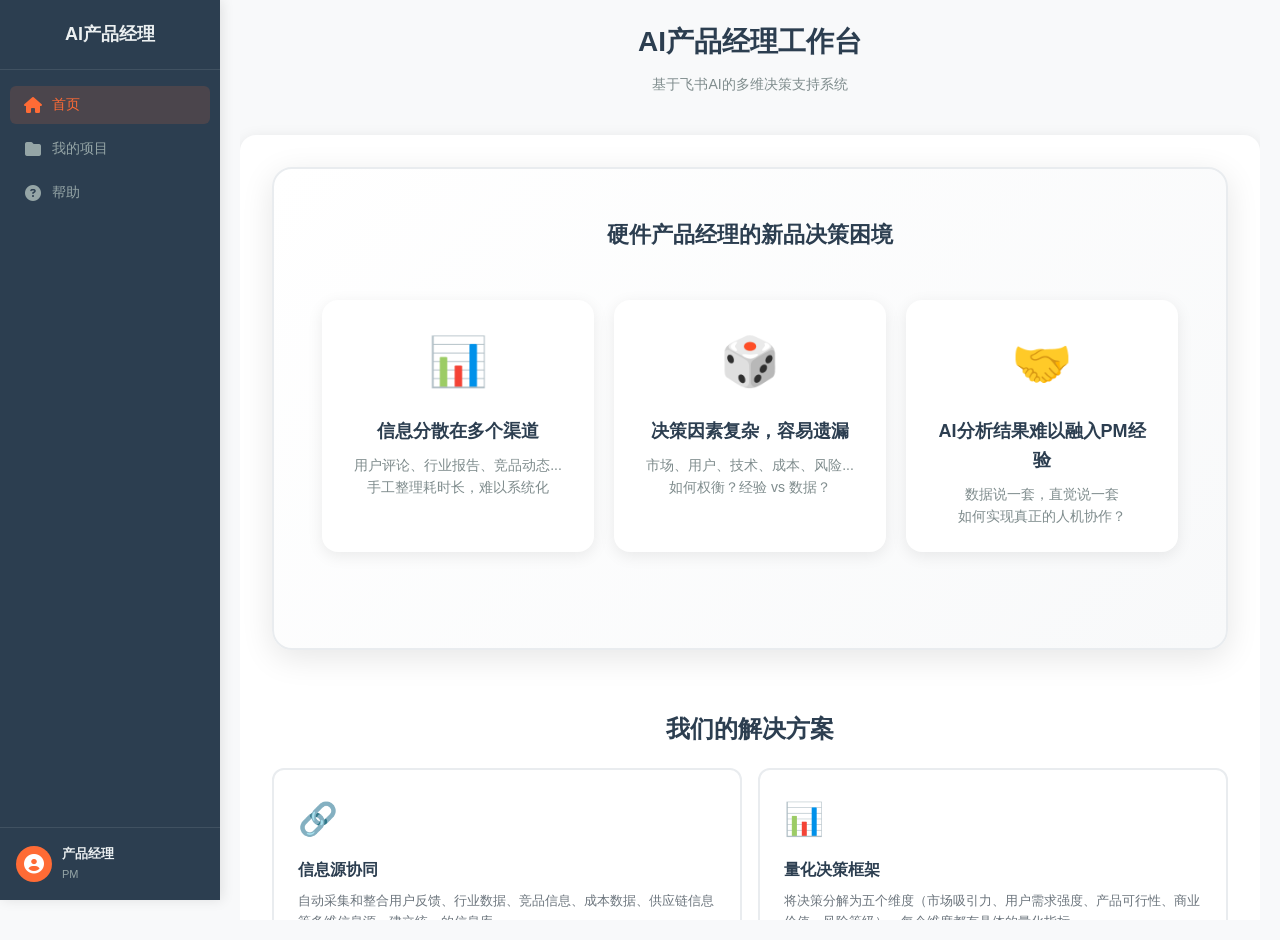
==== index.html @ 8d583477 "feat: 全面优化页面布局和交互 ## 主要改动  ### 1. 全局优化 - 移除Logo火箭图标，只保留文字 - 缩小全局字体和间距，提升信息密度 - 优化卡片、按钮、表格样式  ### 2. " ====
<!DOCTYPE html>
<html lang="zh-CN">
<head>
    <meta charset="UTF-8">
    <meta name="viewport" content="width=device-width, initial-scale=1.0">
    <title>AI产品经理工作台</title>
    <link rel="stylesheet" href="css/style.css">
    <link rel="stylesheet" href="css/sidebar-layout.css">
    <link rel="stylesheet" href="https://cdnjs.cloudflare.com/ajax/libs/font-awesome/6.4.0/css/all.min.css">
    <script src="js/data.js"></script>
</head>
<body>
    <div class="container">
        <!-- 全局顶部导航栏 -->
        <!-- 左右布局容器 -->
        <div class="app-container">
            <!-- 左侧边栏 -->
            <aside class="sidebar">
                <!-- Logo区域 -->
                <div class="sidebar-logo">
                    <span class="logo-text">AI产品经理</span>
                </div>

                <!-- 主导航 -->
                <nav class="sidebar-nav">
                    <button class="sidebar-nav-item active" data-page="home">
                        <i class="fas fa-home"></i>
                        <span>首页</span>
                    </button>
                    <button class="sidebar-nav-item" data-page="projects">
                        <i class="fas fa-folder"></i>
                        <span>我的项目</span>
                    </button>
                    <button class="sidebar-nav-item" data-page="help">
                        <i class="fas fa-question-circle"></i>
                        <span>帮助</span>
                    </button>
                </nav>

                <!-- 用户信息 -->
                <div class="sidebar-user">
                    <div class="user-avatar">
                        <i class="fas fa-user-circle"></i>
                    </div>
                    <div class="user-info">
                        <div class="user-name">产品经理</div>
                        <div class="user-role">PM</div>
                    </div>
                </div>
            </aside>

            <!-- 主内容区 -->
            <main class="main-content">

        <!-- 旧的导航栏（删除） -->

        <!-- 页面标题 -->
        <header class="page-header">
            <h1>AI产品经理工作台</h1>
            <p class="subtitle">基于飞书AI的多维决策支持系统</p>
        </header>

        <!-- ==================== 页面1：首页 ==================== -->
        <div class="page-content" id="page-home">
            <!-- 开场引导页 -->
            <section class="intro-section" id="introSection">
            <div class="intro-card">
                <h2 class="intro-title">硬件产品经理的新品决策困境</h2>

                <div class="pain-points">
                    <div class="pain-point">
                        <div class="pain-icon">📊</div>
                        <div class="pain-content">
                            <h3 class="pain-title">信息分散在多个渠道</h3>
                            <p class="pain-desc">用户评论、行业报告、竞品动态...<br>手工整理耗时长，难以系统化</p>
                        </div>
                    </div>

                    <div class="pain-point">
                        <div class="pain-icon">🎲</div>
                        <div class="pain-content">
                            <h3 class="pain-title">决策因素复杂，容易遗漏</h3>
                            <p class="pain-desc">市场、用户、技术、成本、风险...<br>如何权衡？经验 vs 数据？</p>
                        </div>
                    </div>

                    <div class="pain-point">
                        <div class="pain-icon">🤝</div>
                        <div class="pain-content">
                            <h3 class="pain-title">AI分析结果难以融入PM经验</h3>
                            <p class="pain-desc">数据说一套，直觉说一套<br>如何实现真正的人机协作？</p>
                        </div>
                    </div>
                </div>
            </div>

            <!-- 核心价值 -->
            <div class="value-section">
                <h2 class="section-heading">我们的解决方案</h2>
                <div class="value-grid">
                    <div class="value-card">
                        <div class="value-icon">🔗</div>
                        <h3 class="value-title">信息源协同</h3>
                        <p class="value-desc">自动采集和整合用户反馈、行业数据、竞品信息、成本数据、供应链信息等多维信息源，建立统一的信息库</p>
                    </div>
                    <div class="value-card">
                        <div class="value-icon">📊</div>
                        <h3 class="value-title">量化决策框架</h3>
                        <p class="value-desc">将决策分解为五个维度（市场吸引力、用户需求强度、产品可行性、商业价值、风险等级），每个维度都有具体的量化指标</p>
                    </div>
                    <div class="value-card">
                        <div class="value-icon">🤖</div>
                        <h3 class="value-title">AI驱动分析</h3>
                        <p class="value-desc">利用NLP、数据分析等AI技术，自动进行情感分析、关键词提取、主题聚类、评分计算等工作</p>
                    </div>
                    <div class="value-card">
                        <div class="value-icon">🤝</div>
                        <h3 class="value-title">人机协作</h3>
                        <p class="value-desc">产品经理可以通过评论、权重调整、场景选择等方式将自己的品味和直觉集成到AI分析中</p>
                    </div>
                </div>
            </div>

            <!-- 核心价值对比 -->
            <div class="benefits-section">
                <h2 class="section-heading">核心价值</h2>
                <div class="benefits-grid">
                    <div class="benefit-item">
                        <div class="benefit-icon">🎯</div>
                        <h3 class="benefit-title">决策科学性</h3>
                        <p class="benefit-desc">基于多维数据的量化框架，减少主观偏差，提高决策的可重复性和可追踪性</p>
                    </div>
                    <div class="benefit-item">
                        <div class="benefit-icon">⚡</div>
                        <h3 class="benefit-title">决策效率</h3>
                        <p class="benefit-desc">自动化的信息采集和分析，减少产品经理的重复性工作，大幅缩短决策周期</p>
                    </div>
                    <div class="benefit-item">
                        <div class="benefit-icon">✨</div>
                        <h3 class="benefit-title">决策质量</h3>
                        <p class="benefit-desc">系统化的信息整合和风险评估，帮助发现遗漏的因素和潜在风险</p>
                    </div>
                    <div class="benefit-item">
                        <div class="benefit-icon">📚</div>
                        <h3 class="benefit-title">组织学习</h3>
                        <p class="benefit-desc">积累历史决策数据，建立可持续优化的决策模型，形成组织的产品规划知识库</p>
                    </div>
                </div>
            </div>

            <!-- 工作流程 -->
            <div class="workflow-overview-section">
                <h2 class="section-heading">工作流程</h2>
                <div class="workflow-steps-new">
                    <div class="workflow-step-card">
                        <div class="workflow-step-icon">
                            <i class="fas fa-database"></i>
                        </div>
                        <div class="workflow-step-number">1</div>
                        <h3 class="workflow-step-title">信息收集与整合</h3>
                        <p class="workflow-step-desc">自动采集社交媒体、电商评价、行业报告等多源数据，手动导入BOM成本和供应链信息</p>
                        <div class="workflow-step-arrow">
                            <i class="fas fa-arrow-down"></i>
                        </div>
                    </div>

                    <div class="workflow-step-card">
                        <div class="workflow-step-icon">
                            <i class="fas fa-brain"></i>
                        </div>
                        <div class="workflow-step-number">2</div>
                        <h3 class="workflow-step-title">AI分析与量化评分</h3>
                        <p class="workflow-step-desc">NLP情感分析、关键词提取、主题聚类，计算五维度评分和风险评估</p>
                        <div class="workflow-step-arrow">
                            <i class="fas fa-arrow-down"></i>
                        </div>
                    </div>

                    <div class="workflow-step-card">
                        <div class="workflow-step-icon">
                            <i class="fas fa-handshake"></i>
                        </div>
                        <div class="workflow-step-number">3</div>
                        <h3 class="workflow-step-title">PM审视与品味集成</h3>
                        <p class="workflow-step-desc">产品经理添加专业评论、调整权重、选择决策场景，融入经验判断</p>
                        <div class="workflow-step-arrow">
                            <i class="fas fa-arrow-down"></i>
                        </div>
                    </div>

                    <div class="workflow-step-card">
                        <div class="workflow-step-icon">
                            <i class="fas fa-clipboard-check"></i>
                        </div>
                        <div class="workflow-step-number">4</div>
                        <h3 class="workflow-step-title">决策与方案生成</h3>
                        <p class="workflow-step-desc">综合评分、生成决策建议、自动生成多套产品方案并对比分析</p>
                    </div>
                </div>
            </div>

            <!-- CTA按钮 -->
            <div class="cta-section">
                <button class="cta-button" id="ctaButton">
                    <i class="fas fa-rocket"></i>
                    <span>立即开始</span>
                </button>
            </div>
        </div>

        <!-- ==================== 帮助页面 ==================== -->
        <div class="page-content" id="page-help" style="display: none;">
            <h2 class="page-title">帮助中心</h2>

            <!-- 快速开始 -->
            <div class="help-section">
                <h3 class="help-section-title">🚀 快速开始</h3>
                <div class="help-content">
                    <div class="help-step">
                        <div class="help-step-number">1</div>
                        <div class="help-step-content">
                            <h4>创建新项目</h4>
                            <p>点击"我的项目"页面右上角的"新建项目"按钮，填写项目基本信息（项目名称、产品类型、目标价格、决策场景）。</p>
                        </div>
                    </div>
                    <div class="help-step">
                        <div class="help-step-number">2</div>
                        <div class="help-step-content">
                            <h4>信息协同</h4>
                            <p>系统会自动采集用户反馈、行业数据、竞品信息。您也可以手动上传BOM成本、供应链评估等硬件特有数据。</p>
                        </div>
                    </div>
                    <div class="help-step">
                        <div class="help-step-number">3</div>
                        <div class="help-step-content">
                            <h4>查看AI分析</h4>
                            <p>AI会自动进行NLP情感分析、主题聚类、关键发现提取，帮助您全面理解市场、用户需求和风险。</p>
                        </div>
                    </div>
                    <div class="help-step">
                        <div class="help-step-number">4</div>
                        <div class="help-step-content">
                            <h4>人机协作决策</h4>
                            <p>查看五维详细评分，输入您的直觉评分和专业判断，系统会结合AI和人工评分生成综合建议。</p>
                        </div>
                    </div>
                    <div class="help-step">
                        <div class="help-step-number">5</div>
                        <div class="help-step-content">
                            <h4>导出文档</h4>
                            <p>一键生成专业的产品决策报告，支持Word、PDF、Excel、Markdown等多种格式。</p>
                        </div>
                    </div>
                </div>
            </div>

            <!-- 常见问题 -->
            <div class="help-section">
                <h3 class="help-section-title">❓ 常见问题</h3>
                <div class="help-content">
                    <div class="faq-item">
                        <h4 class="faq-question">Q: 数据采集需要多长时间？</h4>
                        <p class="faq-answer">A: 根据数据源数量和复杂度，通常需要5-15分钟。用户反馈和行业报告采集较快，竞品数据采集可能需要更长时间。</p>
                    </div>
                    <div class="faq-item">
                        <h4 class="faq-question">Q: 五维评分是如何计算的？</h4>
                        <p class="faq-answer">A: 每个维度由多个子指标组成，通过加权计算得出。例如市场吸引力=市场规模(35%)+增长速度(30%)+竞争强度(35%)。</p>
                    </div>
                    <div class="faq-item">
                        <h4 class="faq-question">Q: 我的直觉评分占比多少？</h4>
                        <p class="faq-answer">A: 综合评分 = AI五维评分(60%) + PM直觉评分(30%) + 决策场景调整(10%)。您的专业判断在最终决策中占重要比重。</p>
                    </div>
                    <div class="faq-item">
                        <h4 class="faq-question">Q: 支持哪些产品类型？</h4>
                        <p class="faq-answer">A: 目前支持智能硬件、消费电子、IoT设备等硬件产品。软件产品和服务类产品的支持正在开发中。</p>
                    </div>
                    <div class="faq-item">
                        <h4 class="faq-question">Q: 数据安全吗？</h4>
                        <p class="faq-answer">A: 所有数据采用加密存储和传输，仅您本人可以访问。BOM成本等敏感数据不会被用于训练AI模型。</p>
                    </div>
                </div>
            </div>

            <!-- 功能说明 -->
            <div class="help-section">
                <h3 class="help-section-title">📖 功能说明</h3>
                <div class="help-features">
                    <div class="help-feature-card">
                        <i class="fas fa-database"></i>
                        <h4>信息协同</h4>
                        <p>自动采集多源数据，手动补充专有信息，建立完整的决策数据基础。</p>
                    </div>
                    <div class="help-feature-card">
                        <i class="fas fa-brain"></i>
                        <h4>AI分析</h4>
                        <p>NLP情感分析、主题聚类、关键词提取，AI帮您从海量数据中提炼洞察。</p>
                    </div>
                    <div class="help-feature-card">
                        <i class="fas fa-balance-scale"></i>
                        <h4>人机协作</h4>
                        <p>AI提供客观评分，您融入专业判断，人机结合做出更好的决策。</p>
                    </div>
                    <div class="help-feature-card">
                        <i class="fas fa-file-alt"></i>
                        <h4>文档输出</h4>
                        <p>自动生成专业决策报告，支持多种格式，可随时导出和分享。</p>
                    </div>
                </div>
            </div>

            <!-- 联系支持 -->
            <div class="help-section">
                <h3 class="help-section-title">💬 联系支持</h3>
                <div class="help-content">
                    <div class="contact-info">
                        <div class="contact-item">
                            <i class="fas fa-envelope"></i>
                            <span>邮箱：support@aipm.example.com</span>
                        </div>
                        <div class="contact-item">
                            <i class="fas fa-comments"></i>
                            <span>在线客服：工作日 9:00-18:00</span>
                        </div>
                        <div class="contact-item">
                            <i class="fas fa-book"></i>
                            <span>详细文档：查看完整使用手册</span>
                        </div>
                    </div>
                </div>
            </div>
        </div>

        <!-- ==================== 页面2：我的项目 ==================== -->
        <div class="page-content" id="page-projects" style="display: none;">
            <!-- 新建项目按钮（独立） -->
            <div class="new-project-section">
                <button class="primary-button new-project-btn" id="newProjectBtn">
                    <i class="fas fa-plus"></i>
                    <span>新建项目</span>
                </button>
            </div>

            <!-- 我的项目标题 -->
            <h2 class="page-title">我的项目</h2>

            <!-- 项目列表 -->
            <div class="projects-list">
                <div class="project-list-item">
                    <div class="project-list-info">
                        <h3 class="project-list-name">开放式耳机-运动款</h3>
                        <p class="project-list-id">PRJ001</p>
                    </div>
                    <span class="project-list-status completed">分析完成</span>
                    <span class="project-list-time">2024-07-15</span>
                    <button class="btn-view">查看详情</button>
                </div>
                <div class="project-list-item">
                    <div class="project-list-info">
                        <h3 class="project-list-name">快充充电器-100W</h3>
                        <p class="project-list-id">PRJ002</p>
                    </div>
                    <span class="project-list-status completed">分析完成</span>
                    <span class="project-list-time">2024-07-14</span>
                    <button class="btn-view">查看详情</button>
                </div>
                <div class="project-list-item">
                    <div class="project-list-info">
                        <h3 class="project-list-name">便携智能音箱</h3>
                        <p class="project-list-id">PRJ003</p>
                    </div>
                    <span class="project-list-status completed">分析完成</span>
                    <span class="project-list-time">2024-07-13</span>
                    <button class="btn-view">查看详情</button>
                </div>
            </div>
        </div>

        <!-- ==================== 页面3：新建项目 ==================== -->
        <div class="page-content" id="page-newproject" style="display: none;">
            <div class="page-header-with-back">
                <button class="btn-back-simple" id="backToProjectsFromNew">
                    <i class="fas fa-arrow-left"></i>
                    <span>返回项目列表</span>
                </button>
            </div>
            <h2 class="page-title">新建产品决策项目</h2>

        <!-- 项目选择区 -->
        <section class="project-selector-card" id="projectSelector">
            <div class="selector-form">
                <!-- 基础信息 -->
                <div class="form-section">
                    <h4 class="form-section-title">基础信息</h4>

                    <div class="form-row">
                        <label class="form-label">产品品类 <span class="required">*</span></label>
                        <select class="form-select" id="categorySelect">
                            <option value="PRJ001">开放式耳机</option>
                            <option value="PRJ002">快充充电器</option>
                            <option value="PRJ003">智能音箱</option>
                        </select>
                        <p class="form-hint">💡 当前为演示版本，仅提供3个预设品类。实际产品将支持自由输入任意品类，系统会通过NLP技术自动识别行业属性并匹配相应的分析模型。</p>
                    </div>

                    <div class="form-row">
                        <label class="form-label">您的产品构想 <span class="required">*</span></label>
                        <textarea class="form-textarea" id="productIdea" rows="3" placeholder="请描述您的产品定位、目标用户、核心功能等..."></textarea>
                        <p class="form-hint">建议包括：目标用户、使用场景、核心卖点</p>
                    </div>
                </div>

                <!-- 市场背景 -->
                <div class="form-section">
                    <h4 class="form-section-title">市场背景 <span class="optional">选填</span></h4>

                    <div class="form-row">
                        <label class="form-label">目标市场</label>
                        <input type="text" class="form-input" placeholder="例如：国内运动耳机市场、海外健身人群..." value="">
                    </div>

                    <div class="form-row">
                        <label class="form-label">主要竞品</label>
                        <input type="text" class="form-input" placeholder="例如：Sony、Bose、华为..." value="">
                    </div>

                    <div class="form-row">
                        <label class="form-label">市场趋势观察</label>
                        <textarea class="form-textarea" rows="2" placeholder="例如：开放式耳机增长迅速，用户关注健康和安全..."></textarea>
                    </div>
                </div>

                <!-- 技术背景 -->
                <div class="form-section">
                    <h4 class="form-section-title">技术背景 <span class="optional">选填</span></h4>

                    <div class="form-row">
                        <label class="form-label">核心技术优势</label>
                        <textarea class="form-textarea" rows="2" placeholder="例如：我们有降噪专利、供应链优势、独家芯片方案..."></textarea>
                    </div>

                    <div class="form-row">
                        <label class="form-label">技术限制或挑战</label>
                        <textarea class="form-textarea" rows="2" placeholder="例如：电池续航难以突破、成本控制压力大..."></textarea>
                    </div>
                </div>

                <!-- 决策设置 -->
                <div class="form-section">
                    <h4 class="form-section-title">决策设置</h4>

                    <div class="form-row">
                        <label class="form-label">决策紧急程度</label>
                        <div class="radio-group">
                            <label class="radio-label">
                                <input type="radio" name="urgency" value="explore">
                                <span class="radio-text">
                                    <strong>探索期</strong>
                                    <span class="radio-desc">可慢慢分析，深入调研</span>
                                </span>
                            </label>
                            <label class="radio-label">
                                <input type="radio" name="urgency" value="plan" checked>
                                <span class="radio-text">
                                    <strong>规划期</strong>
                                    <span class="radio-desc">1-2周内需要决策</span>
                                </span>
                            </label>
                            <label class="radio-label">
                                <input type="radio" name="urgency" value="urgent">
                                <span class="radio-text">
                                    <strong>紧急期</strong>
                                    <span class="radio-desc">本周内要结果</span>
                                </span>
                            </label>
                        </div>
                    </div>

                    <div class="form-row">
                        <label class="form-label">期望AI重点关注</label>
                        <div class="checkbox-group">
                            <label class="checkbox-label">
                                <input type="checkbox" checked>
                                <span>用户需求洞察</span>
                            </label>
                            <label class="checkbox-label">
                                <input type="checkbox" checked>
                                <span>竞品对比分析</span>
                            </label>
                            <label class="checkbox-label">
                                <input type="checkbox">
                                <span>成本可行性</span>
                            </label>
                            <label class="checkbox-label">
                                <input type="checkbox">
                                <span>风险预警</span>
                            </label>
                        </div>
                    </div>
                </div>

                <button class="analyze-button" id="analyzeButton">
                    <span class="button-icon">🚀</span>
                    <span class="button-text">创建项目并开始分析</span>
                </button>
            </div>
        </section>
        </div>

        <!-- ==================== 页面4：项目详情（带侧边栏） ==================== -->
        <div class="page-content project-detail-page" id="page-projectdetail" style="display: none;">
            <!-- 顶部面包屑导航 -->
            <div class="project-header">
                <button class="btn-back-inline" id="backToProjects">
                    <i class="fas fa-arrow-left"></i>
                    <span>返回项目列表</span>
                </button>
                <div class="project-title-section">
                    <div class="project-icon-small">开</div>
                    <div class="project-info-inline">
                        <h2 class="project-name-header">开放式耳机-运动款</h2>
                        <div class="project-meta-header">
                            <span class="meta-tag">PRJ001</span>
                            <span class="meta-tag">创建于 2024-07-15</span>
                            <span class="meta-tag success">分析完成</span>
                        </div>
                    </div>
                </div>
            </div>

            <!-- Tab导航 -->
            <div class="project-tabs">
                <button class="tab-nav-item active" data-tab="overview">
                    <i class="fas fa-chart-line"></i>
                    <span>概览</span>
                </button>
                <button class="tab-nav-item" data-tab="datasync">
                    <i class="fas fa-database"></i>
                    <span>信息协同</span>
                </button>
                <button class="tab-nav-item" data-tab="analysis">
                    <i class="fas fa-brain"></i>
                    <span>AI分析</span>
                </button>
                <button class="tab-nav-item" data-tab="decision">
                    <i class="fas fa-balance-scale"></i>
                    <span>人机协作决策</span>
                </button>
                <button class="tab-nav-item" data-tab="document">
                    <i class="fas fa-file-alt"></i>
                    <span>文档输出</span>
                </button>
            </div>

            <!-- Tab内容区 -->
            <div class="project-content">
                <!-- 概览标签页 -->
                <div class="tab-content active" id="tab-overview">
                    <h2 class="content-title">项目概览</h2>

                    <!-- 项目基本信息 -->
                    <div class="overview-project-info">
                        <div class="overview-info-left">
                            <div class="project-icon-large">开</div>
                        </div>
                        <div class="overview-info-right">
                            <h3 class="project-name-large">开放式耳机-运动款</h3>
                            <div class="project-meta-row">
                                <span class="meta-item"><i class="fas fa-tag"></i> PRJ001</span>
                                <span class="meta-item"><i class="fas fa-calendar"></i> 创建于 2024-07-15</span>
                                <span class="meta-item"><i class="fas fa-user"></i> 产品经理</span>
                            </div>
                            <div class="project-status-large">
                                <span class="status-badge-large success">分析完成</span>
                                <span class="status-badge-large">有条件推荐</span>
                            </div>
                        </div>
                    </div>

                    <!-- 关键指标 -->
                    <h3 class="section-subtitle" style="margin-top: 32px;">关键指标</h3>
                    <div class="overview-metrics">
                        <div class="metric-card">
                            <div class="metric-icon">📊</div>
                            <div class="metric-content">
                                <div class="metric-label">数据采集完成度</div>
                                <div class="metric-value">85%</div>
                                <div class="metric-detail">4,319条用户评论 + 15份行业报告</div>
                            </div>
                        </div>
                        <div class="metric-card">
                            <div class="metric-icon">🤖</div>
                            <div class="metric-content">
                                <div class="metric-label">AI分析状态</div>
                                <div class="metric-value">已完成</div>
                                <div class="metric-detail">NLP分析 + 主题聚类 + 情感分析</div>
                            </div>
                        </div>
                        <div class="metric-card">
                            <div class="metric-icon">⭐</div>
                            <div class="metric-content">
                                <div class="metric-label">综合评分</div>
                                <div class="metric-value">3.4 / 5</div>
                                <div class="metric-detail">AI评分 + PM直觉评分</div>
                            </div>
                        </div>
                        <div class="metric-card">
                            <div class="metric-icon">💰</div>
                            <div class="metric-content">
                                <div class="metric-label">推荐方案</div>
                                <div class="metric-value">299元</div>
                                <div class="metric-detail">大众款 | ROI 280%</div>
                            </div>
                        </div>
                    </div>

                    <!-- 工作流程进度 -->
                    <h3 class="section-subtitle" style="margin-top: 32px;">工作流程进度</h3>
                    <div class="workflow-progress">
                        <div class="progress-step completed">
                            <div class="step-icon">✓</div>
                            <div class="step-content">
                                <div class="step-title">信息协同</div>
                                <div class="step-status">已完成</div>
                            </div>
                        </div>
                        <div class="progress-connector completed"></div>
                        <div class="progress-step completed">
                            <div class="step-icon">✓</div>
                            <div class="step-content">
                                <div class="step-title">AI分析</div>
                                <div class="step-status">已完成</div>
                            </div>
                        </div>
                        <div class="progress-connector completed"></div>
                        <div class="progress-step completed">
                            <div class="step-icon">✓</div>
                            <div class="step-content">
                                <div class="step-title">人机协作决策</div>
                                <div class="step-status">已完成</div>
                            </div>
                        </div>
                        <div class="progress-connector"></div>
                        <div class="progress-step">
                            <div class="step-icon">4</div>
                            <div class="step-content">
                                <div class="step-title">文档输出</div>
                                <div class="step-status">待处理</div>
                            </div>
                        </div>
                    </div>

                    <!-- 快速跳转 -->
                    <h3 class="section-subtitle" style="margin-top: 32px;">快速跳转</h3>
                    <div class="quick-links">
                        <button class="quick-link-btn" data-tab="datasync">
                            <i class="fas fa-database"></i>
                            <span>查看数据源</span>
                        </button>
                        <button class="quick-link-btn" data-tab="analysis">
                            <i class="fas fa-brain"></i>
                            <span>查看AI分析</span>
                        </button>
                        <button class="quick-link-btn" data-tab="decision">
                            <i class="fas fa-balance-scale"></i>
                            <span>查看决策建议</span>
                        </button>
                        <button class="quick-link-btn" data-tab="document">
                            <i class="fas fa-file-alt"></i>
                            <span>导出文档</span>
                        </button>
                    </div>

                    <!-- 最近活动 -->
                    <h3 class="section-subtitle" style="margin-top: 32px;">最近活动</h3>
                    <div class="recent-activities">
                        <div class="activity-item">
                            <div class="activity-time">2024-07-15 14:32</div>
                            <div class="activity-content">
                                <i class="fas fa-check-circle"></i>
                                <span>AI分析完成，生成综合评分和决策建议</span>
                            </div>
                        </div>
                        <div class="activity-item">
                            <div class="activity-time">2024-07-15 14:15</div>
                            <div class="activity-content">
                                <i class="fas fa-database"></i>
                                <span>数据采集完成，共采集4,319条用户评论</span>
                            </div>
                        </div>
                        <div class="activity-item">
                            <div class="activity-time">2024-07-15 10:23</div>
                            <div class="activity-content">
                                <i class="fas fa-plus-circle"></i>
                                <span>项目创建成功</span>
                            </div>
                        </div>
                    </div>
                </div>

                <!-- 信息协同标签页 -->
                <div class="tab-content" id="tab-datasync">
                    <h2 class="content-title">信息源协同 - 数据采集与整合</h2>

                    <div class="datasync-intro">
                        <p>系统正在从多个信息源自动采集和整合数据，您也可以上传补充资料。数据越完整，AI分析越准确。</p>
                    </div>

                    <!-- 用户反馈 -->
                    <div class="datasync-category">
                        <div class="category-header">
                            <div class="category-icon">📱</div>
                            <h3 class="category-title">用户反馈</h3>
                            <span class="category-status completed">已完成</span>
                        </div>
                        <div class="data-sources">
                            <div class="source-item">
                                <div class="source-info">
                                    <span class="source-name">小红书评论</span>
                                    <div class="source-progress">
                                        <div class="progress-bar">
                                            <div class="progress-fill" style="width: 80%"></div>
                                        </div>
                                        <span class="progress-text">2,145条</span>
                                    </div>
                                </div>
                                <span class="source-status completed">✓ 已完成</span>
                                <button class="btn-view">查看采集内容</button>
                            </div>
                            <div class="source-item">
                                <div class="source-info">
                                    <span class="source-name">京东评价</span>
                                    <div class="source-progress">
                                        <div class="progress-bar">
                                            <div class="progress-fill" style="width: 80%"></div>
                                        </div>
                                        <span class="progress-text">1,832条</span>
                                    </div>
                                </div>
                                <span class="source-status completed">✓ 已完成</span>
                                <button class="btn-view">查看采集内容</button>
                            </div>
                            <div class="source-item">
                                <div class="source-info">
                                    <span class="source-name">知乎讨论</span>
                                    <div class="source-progress">
                                        <div class="progress-bar">
                                            <div class="progress-fill" style="width: 40%"></div>
                                        </div>
                                        <span class="progress-text">342条</span>
                                    </div>
                                </div>
                                <span class="source-status inprogress">🔄 进行中</span>
                                <button class="btn-view">查看采集内容</button>
                            </div>
                        </div>
                        <button class="btn-add-source">+ 添加更多来源</button>
                    </div>

                    <!-- 行业数据 -->
                    <div class="datasync-category">
                        <div class="category-header">
                            <div class="category-icon">📊</div>
                            <h3 class="category-title">行业数据</h3>
                            <span class="category-status completed">已完成</span>
                        </div>
                        <div class="data-sources">
                            <div class="source-item">
                                <div class="source-info">
                                    <span class="source-name">IDC报告</span>
                                    <div class="source-progress">
                                        <div class="progress-bar">
                                            <div class="progress-fill" style="width: 40%"></div>
                                        </div>
                                        <span class="progress-text">3份</span>
                                    </div>
                                </div>
                                <span class="source-status completed">✓ 已完成</span>
                                <button class="btn-view">查看报告摘要</button>
                            </div>
                            <div class="source-item">
                                <div class="source-info">
                                    <span class="source-name">艾瑞咨询</span>
                                    <div class="source-progress">
                                        <div class="progress-bar">
                                            <div class="progress-fill" style="width: 10%"></div>
                                        </div>
                                        <span class="progress-text">1份</span>
                                    </div>
                                </div>
                                <span class="source-status pending">⏳ 等待中</span>
                                <button class="btn-view">查看报告摘要</button>
                            </div>
                        </div>
                        <button class="btn-upload">📎 上传行业报告</button>
                    </div>

                    <!-- 硬件特有数据 -->
                    <div class="datasync-category">
                        <div class="category-header">
                            <div class="category-icon">🏭</div>
                            <h3 class="category-title">硬件特有数据</h3>
                            <span class="category-status warning">待补充</span>
                        </div>
                        <div class="data-sources">
                            <div class="source-item">
                                <div class="source-info">
                                    <span class="source-name">BOM成本</span>
                                    <div class="source-progress">
                                        <div class="progress-bar">
                                            <div class="progress-fill" style="width: 0%"></div>
                                        </div>
                                        <span class="progress-text">未导入</span>
                                    </div>
                                </div>
                                <span class="source-status warning">⚠️ 待补充</span>
                                <button class="btn-upload-primary">上传成本数据</button>
                            </div>
                            <div class="source-item">
                                <div class="source-info">
                                    <span class="source-name">供应链评估</span>
                                    <div class="source-progress">
                                        <div class="progress-bar">
                                            <div class="progress-fill" style="width: 0%"></div>
                                        </div>
                                        <span class="progress-text">未导入</span>
                                    </div>
                                </div>
                                <span class="source-status warning">⚠️ 待补充</span>
                                <button class="btn-upload-primary">上传供应链评估</button>
                            </div>
                        </div>
                    </div>

                    <!-- 竞品信息 -->
                    <div class="datasync-category">
                        <div class="category-header">
                            <div class="category-icon">🎯</div>
                            <h3 class="category-title">竞品信息</h3>
                            <span class="category-status inprogress">进行中</span>
                        </div>
                        <div class="competitor-info">
                            <p class="auto-detected">自动识别竞品：Sony WF-1000XM5, Bose QuietComfort Ultra</p>
                        </div>
                        <div class="data-sources">
                            <div class="source-item">
                                <div class="source-info">
                                    <span class="source-name">销售数据</span>
                                    <div class="source-progress">
                                        <div class="progress-bar">
                                            <div class="progress-fill" style="width: 40%"></div>
                                        </div>
                                        <span class="progress-text">部分</span>
                                    </div>
                                </div>
                                <span class="source-status inprogress">🔄 进行中</span>
                                <button class="btn-view">查看竞品分析</button>
                            </div>
                        </div>
                        <button class="btn-add-source">+ 添加竞品</button>
                    </div>

                    <!-- 建议提示 -->
                    <div class="datasync-suggestion">
                        <div class="suggestion-icon">💡</div>
                        <div class="suggestion-content">
                            <strong>建议：</strong>BOM成本和供应链数据缺失，建议补充后再进行AI分析，以获得更准确的商业价值评估。
                        </div>
                    </div>

                    <!-- 技术说明 -->
                    <div class="tech-note">
                        <div class="tech-note-icon">💡</div>
                        <div class="tech-note-content">
                            <strong>当前为模拟数据展示。</strong>实际产品将通过以下技术实现真实数据采集：
                            <ul class="tech-list">
                                <li><strong>自动采集：</strong>API对接（小红书、京东、知乎等平台）+ 定时爬虫任务</li>
                                <li><strong>文件上传：</strong>支持PDF、Excel、Word等格式，自动解析结构化数据</li>
                                <li><strong>数据清洗：</strong>去重、去噪、标准化处理，确保数据质量</li>
                                <li><strong>实时更新：</strong>定期更新数据源，保持信息时效性</li>
                            </ul>
                        </div>
                    </div>
                </div>

                <!-- AI分析标签页 -->
                <div class="tab-content" id="tab-analysis">
                    <h2 class="content-title">AI分析报告</h2>
                    <p class="page-intro">利用NLP、数据分析等AI技术，自动进行情感分析、关键词提取、主题聚类、评分计算等工作，帮助您全面理解市场、用户、技术、成本、风险等复杂决策因素</p>

                    <!-- NLP情感分析 -->
                    <div class="ai-analysis-section">
                        <div class="analysis-section-header">
                            <i class="fas fa-brain"></i>
                            <h3>NLP情感分析</h3>
                            <span class="analysis-badge">基于4,319条用户评论</span>
                        </div>
                        <div class="sentiment-analysis">
                            <div class="sentiment-item positive">
                                <div class="sentiment-label">正面情感</div>
                                <div class="sentiment-percentage">62%</div>
                                <div class="sentiment-keywords">
                                    <span class="keyword">降噪效果好</span>
                                    <span class="keyword">佩戴舒适</span>
                                    <span class="keyword">音质清晰</span>
                                    <span class="keyword">续航持久</span>
                                </div>
                            </div>
                            <div class="sentiment-item negative">
                                <div class="sentiment-label">负面情感</div>
                                <div class="sentiment-percentage">18%</div>
                                <div class="sentiment-keywords">
                                    <span class="keyword">漏音问题</span>
                                    <span class="keyword">价格偏高</span>
                                    <span class="keyword">连接不稳定</span>
                                </div>
                            </div>
                            <div class="sentiment-item neutral">
                                <div class="sentiment-label">中性</div>
                                <div class="sentiment-percentage">20%</div>
                            </div>
                        </div>
                    </div>

                    <!-- 主题聚类 -->
                    <div class="ai-analysis-section">
                        <div class="analysis-section-header">
                            <i class="fas fa-project-diagram"></i>
                            <h3>主题聚类分析</h3>
                            <span class="analysis-badge">AI自动识别</span>
                        </div>
                        <div class="topic-clusters">
                            <div class="topic-item">
                                <div class="topic-header">
                                    <span class="topic-name">运动场景</span>
                                    <span class="topic-count">1,245条讨论</span>
                                </div>
                                <p class="topic-insight">用户高度关注运动时的佩戴稳固性、防水防汗、续航能力</p>
                            </div>
                            <div class="topic-item">
                                <div class="topic-header">
                                    <span class="topic-name">音质体验</span>
                                    <span class="topic-count">892条讨论</span>
                                </div>
                                <p class="topic-insight">开放式耳机的音质表现是用户的主要顾虑，担心漏音影响他人</p>
                            </div>
                            <div class="topic-item">
                                <div class="topic-header">
                                    <span class="topic-name">价格敏感度</span>
                                    <span class="topic-count">673条讨论</span>
                                </div>
                                <p class="topic-insight">300-500元价位是运动场景用户的主流接受区间</p>
                            </div>
                        </div>
                    </div>

                    <!-- 关键发现 -->
                    <div class="ai-analysis-section">
                        <div class="analysis-section-header">
                            <i class="fas fa-lightbulb"></i>
                            <h3>关键发现</h3>
                        </div>
                        <div class="key-findings">
                            <div class="finding-item">
                                <div class="finding-icon">📈</div>
                                <div class="finding-content">
                                    <h4>市场趋势</h4>
                                    <p>开放式耳机话题热度上升37%（近3个月），运动细分市场保持32%高增长</p>
                                </div>
                            </div>
                            <div class="finding-item">
                                <div class="finding-icon">👥</div>
                                <div class="finding-content">
                                    <h4>用户画像</h4>
                                    <p>核心用户群：25-35岁运动爱好者，注重健康、愿意为优质体验付费</p>
                                </div>
                            </div>
                            <div class="finding-item">
                                <div class="finding-icon">⚠️</div>
                                <div class="finding-content">
                                    <h4>风险提示</h4>
                                    <p>中高端市场竞争激烈（Sony、Bose等品牌），需要明确的差异化定位</p>
                                </div>
                            </div>
                            <div class="finding-item">
                                <div class="finding-icon">💰</div>
                                <div class="finding-content">
                                    <h4>商业机会</h4>
                                    <p>299元价位段竞争相对较少，是切入市场的良好机会点</p>
                                </div>
                            </div>
                        </div>
                    </div>

                    <!-- 数据洞察 -->
                    <div class="ai-analysis-section">
                        <div class="analysis-section-header">
                            <i class="fas fa-chart-bar"></i>
                            <h3>数据洞察</h3>
                        </div>
                        <div class="data-insights">
                            <div class="insight-card">
                                <div class="insight-label">市场规模</div>
                                <div class="insight-value">320亿美元</div>
                                <div class="insight-trend up">+18.3%</div>
                            </div>
                            <div class="insight-card">
                                <div class="insight-label">目标用户数</div>
                                <div class="insight-value">500万人</div>
                                <div class="insight-trend up">+32%</div>
                            </div>
                            <div class="insight-card">
                                <div class="insight-label">平均客单价</div>
                                <div class="insight-value">¥389</div>
                                <div class="insight-trend">持平</div>
                            </div>
                            <div class="insight-card">
                                <div class="insight-label">市场渗透率</div>
                                <div class="insight-value">12.5%</div>
                                <div class="insight-trend up">+3.2%</div>
                            </div>
                        </div>
                    </div>

                    <!-- 底部提示 -->
                    <div class="analysis-footer-note">
                        <i class="fas fa-info-circle"></i>
                        <span>以上分析基于AI自动处理4,319条用户评论、15份行业报告、竞品数据等多源信息，点击侧边栏"人机协作决策"查看详细评分和决策建议</span>
                    </div>
                </div>

                <!-- 决策协作标签页 -->
                <div class="tab-content" id="tab-decision">
                    <h2 class="content-title">决策协作 - 人机协同决策</h2>

                    <!-- 决策场景选择 -->
                    <div class="scenario-selector">
                        <h3 class="section-subtitle">选择决策场景</h3>
                        <p class="section-desc">不同场景下，各维度的权重会自动调整，帮助您做出更符合战略目标的决策</p>
                        <div class="scenario-buttons">
                            <button class="scenario-btn active" data-scenario="balanced">
                                <i class="fas fa-balance-scale"></i>
                                <span>均衡发展</span>
                            </button>
                            <button class="scenario-btn" data-scenario="aggressive">
                                <i class="fas fa-rocket"></i>
                                <span>激进扩张</span>
                            </button>
                            <button class="scenario-btn" data-scenario="conservative">
                                <i class="fas fa-shield-alt"></i>
                                <span>稳健保守</span>
                            </button>
                        </div>
                    </div>

                    <!-- 产品经理直觉评分 -->
                    <div class="pm-intuition-section">
                        <div class="intuition-header">
                            <div class="intuition-title-area">
                                <i class="fas fa-user"></i>
                                <h3 class="section-subtitle">产品经理直觉评分</h3>
                            </div>
                            <p class="section-desc">请基于您的经验和判断，对AI的分析进行审视和调整</p>
                        </div>

                        <div class="intuition-content">
                            <!-- 直觉评分滑块 -->
                            <div class="intuition-rating">
                                <div class="rating-label-row">
                                    <span class="rating-label-main">您的直觉评分</span>
                                    <span class="rating-value-display" id="intuitionValue">4</span>
                                </div>
                                <div class="rating-slider-container">
                                    <input type="range" min="1" max="5" value="4" class="rating-slider" id="intuitionSlider">
                                    <div class="rating-labels">
                                        <span class="rating-label-item">1分<br>强烈不推荐</span>
                                        <span class="rating-label-item">2分<br>不推荐</span>
                                        <span class="rating-label-item">3分<br>中性</span>
                                        <span class="rating-label-item">4分<br>推荐</span>
                                        <span class="rating-label-item">5分<br>强烈推荐</span>
                                    </div>
                                </div>
                            </div>

                            <!-- 直觉理由 -->
                            <div class="intuition-reason">
                                <label class="reason-label">您的理由</label>
                                <textarea class="reason-input" id="intuitionReason" placeholder="请描述您的经验判断和直觉依据，例如：基于过往经验、市场洞察、技术优势、团队能力等..."></textarea>
                            </div>

                            <!-- 提示信息 -->
                            <div class="intuition-tip">
                                <i class="fas fa-info-circle"></i>
                                <span>您的直觉评分将与AI五维评分结合，通过加权算法生成最终的综合评分，体现人机协作的决策智慧</span>
                            </div>
                        </div>
                    </div>

                    <!-- 五维详细评分 -->
                    <h3 class="section-subtitle" style="margin-top: 40px;">五维详细评分</h3>
                    <p class="section-desc">点击展开查看详细分析，您可以添加专业评论和调整权重</p>

                    <div class="scores-detail-list">
                        <!-- 评分项1：市场吸引力 -->
                        <div class="score-detail-item">
                            <div class="score-detail-header" onclick="toggleScoreDetail(this)">
                                <div class="score-detail-left">
                                    <i class="fas fa-chart-line score-icon"></i>
                                    <span class="score-detail-label">市场吸引力</span>
                                </div>
                                <div class="score-detail-right">
                                    <div class="score-bar-container">
                                        <div class="score-bar" style="width: 70%; background: #FF6B35;"></div>
                                    </div>
                                    <span class="score-detail-value">3.5 / 5</span>
                                    <i class="fas fa-chevron-down expand-icon"></i>
                                </div>
                            </div>
                            <div class="score-detail-content">
                                <div class="detail-subsection">
                                    <h4 class="detail-subsection-title">📊 评分构成</h4>
                                    <ul class="detail-list">
                                        <li>市场规模：4.0分（权重35%）— 全球TWS耳机市场320亿美元</li>
                                        <li>增长速度：3.5分（权重30%）— 整体市场增速放缓至18.3%</li>
                                        <li>竞争强度：3.0分（权重35%）— 中高端市场竞争激烈</li>
                                    </ul>
                                </div>
                                <div class="detail-subsection">
                                    <h4 class="detail-subsection-title">🔍 关键发现</h4>
                                    <p>整体市场增速放缓（从23.5%降至18.3%），但运动耳机细分市场仍保持32%高增长</p>
                                </div>
                                <div class="detail-subsection">
                                    <h4 class="detail-subsection-title">💡 行动建议</h4>
                                    <ul class="detail-list">
                                        <li>聚焦高增长细分市场（运动、健康场景）</li>
                                        <li>关注技术差异化（降噪、续航、舒适度）</li>
                                    </ul>
                                </div>
                                <div class="pm-comment-section">
                                    <h4 class="detail-subsection-title">💬 PM专业评论</h4>
                                    <textarea class="pm-comment-input" placeholder="添加您的专业判断和市场洞察..."></textarea>
                                    <button class="btn-save-comment">保存评论</button>
                                </div>
                            </div>
                        </div>

                        <!-- 评分项2：用户需求强度 -->
                        <div class="score-detail-item">
                            <div class="score-detail-header" onclick="toggleScoreDetail(this)">
                                <div class="score-detail-left">
                                    <i class="fas fa-users score-icon"></i>
                                    <span class="score-detail-label">用户需求强度</span>
                                </div>
                                <div class="score-detail-right">
                                    <div class="score-bar-container">
                                        <div class="score-bar" style="width: 84%; background: #28a745;"></div>
                                    </div>
                                    <span class="score-detail-value">4.2 / 5</span>
                                    <i class="fas fa-chevron-down expand-icon"></i>
                                </div>
                            </div>
                            <div class="score-detail-content">
                                <div class="detail-subsection">
                                    <h4 class="detail-subsection-title">📊 评分构成</h4>
                                    <ul class="detail-list">
                                        <li>需求明确度：4.5分（权重40%）— 62%用户明确表达需求</li>
                                        <li>痛点严重程度：4.0分（权重35%）— 续航、漏音是核心痛点</li>
                                        <li>支付意愿：4.0分（权重25%）— 运动场景接受300-500元价位</li>
                                    </ul>
                                </div>
                                <div class="detail-subsection">
                                    <h4 class="detail-subsection-title">🔍 关键发现</h4>
                                    <p>运动场景用户对开放式耳机需求强烈，主要痛点：漏音、续航、稳固性</p>
                                </div>
                                <div class="pm-comment-section">
                                    <h4 class="detail-subsection-title">💬 PM专业评论</h4>
                                    <textarea class="pm-comment-input" placeholder="添加您的专业判断..."></textarea>
                                    <button class="btn-save-comment">保存评论</button>
                                </div>
                            </div>
                        </div>

                        <!-- 评分项3：产品可行性 -->
                        <div class="score-detail-item">
                            <div class="score-detail-header" onclick="toggleScoreDetail(this)">
                                <div class="score-detail-left">
                                    <i class="fas fa-cogs score-icon"></i>
                                    <span class="score-detail-label">产品可行性</span>
                                </div>
                                <div class="score-detail-right">
                                    <div class="score-bar-container">
                                        <div class="score-bar" style="width: 76%; background: #17a2b8;"></div>
                                    </div>
                                    <span class="score-detail-value">3.8 / 5</span>
                                    <i class="fas fa-chevron-down expand-icon"></i>
                                </div>
                            </div>
                            <div class="score-detail-content">
                                <div class="detail-subsection">
                                    <h4 class="detail-subsection-title">📊 评分构成</h4>
                                    <ul class="detail-list">
                                        <li>技术成熟度：4.0分（权重40%）— 技术已成熟</li>
                                        <li>供应链就绪：3.5分（权重35%）— 2个备选供应商</li>
                                        <li>研发周期：4.0分（权重25%）— 预计6个月</li>
                                    </ul>
                                </div>
                                <div class="pm-comment-section">
                                    <h4 class="detail-subsection-title">💬 PM专业评论</h4>
                                    <textarea class="pm-comment-input" placeholder="添加您的专业判断..."></textarea>
                                    <button class="btn-save-comment">保存评论</button>
                                </div>
                            </div>
                        </div>

                        <!-- 评分项4：商业价值 -->
                        <div class="score-detail-item">
                            <div class="score-detail-header" onclick="toggleScoreDetail(this)">
                                <div class="score-detail-left">
                                    <i class="fas fa-dollar-sign score-icon"></i>
                                    <span class="score-detail-label">商业价值</span>
                                </div>
                                <div class="score-detail-right">
                                    <div class="score-bar-container">
                                        <div class="score-bar" style="width: 80%; background: #ffc107;"></div>
                                    </div>
                                    <span class="score-detail-value">4.0 / 5</span>
                                    <i class="fas fa-chevron-down expand-icon"></i>
                                </div>
                            </div>
                            <div class="score-detail-content">
                                <div class="detail-subsection">
                                    <h4 class="detail-subsection-title">📊 评分构成</h4>
                                    <ul class="detail-list">
                                        <li>毛利率：4.5分（权重40%）— 预期毛利率75%</li>
                                        <li>市场潜力：4.0分（权重35%）— 年销量预测50万台</li>
                                        <li>投资回报：3.5分（权重25%）— ROI 280%，回本周期8个月</li>
                                    </ul>
                                </div>
                                <div class="pm-comment-section">
                                    <h4 class="detail-subsection-title">💬 PM专业评论</h4>
                                    <textarea class="pm-comment-input" placeholder="添加您的专业判断..."></textarea>
                                    <button class="btn-save-comment">保存评论</button>
                                </div>
                            </div>
                        </div>

                        <!-- 评分项5：风险等级 -->
                        <div class="score-detail-item">
                            <div class="score-detail-header" onclick="toggleScoreDetail(this)">
                                <div class="score-detail-left">
                                    <i class="fas fa-exclamation-triangle score-icon"></i>
                                    <span class="score-detail-label">风险等级</span>
                                </div>
                                <div class="score-detail-right">
                                    <div class="score-bar-container">
                                        <div class="score-bar" style="width: 50%; background: #dc3545;"></div>
                                    </div>
                                    <span class="score-detail-value">2.5 / 5</span>
                                    <i class="fas fa-chevron-down expand-icon"></i>
                                </div>
                            </div>
                            <div class="score-detail-content">
                                <div class="detail-subsection">
                                    <h4 class="detail-subsection-title">📊 风险评估</h4>
                                    <ul class="detail-list">
                                        <li>技术风险：低 — 技术成熟</li>
                                        <li>市场风险：中 — 竞争激烈</li>
                                        <li>供应链风险：中 — 需建立备选方案</li>
                                    </ul>
                                </div>
                                <div class="pm-comment-section">
                                    <h4 class="detail-subsection-title">💬 PM专业评论</h4>
                                    <textarea class="pm-comment-input" placeholder="添加您的专业判断..."></textarea>
                                    <button class="btn-save-comment">保存评论</button>
                                </div>
                            </div>
                        </div>
                    </div>

                    <!-- 综合评分 -->
                    <div class="overall-score-card" style="margin-top: 40px;">
                        <div class="overall-score-left">
                            <h3 class="overall-score-title">综合评分</h3>
                            <div class="overall-score-big">3.4</div>
                            <div class="overall-score-badge success">有条件推荐</div>
                        </div>
                        <div class="overall-score-right">
                            <h4 class="recommendation-title">决策建议</h4>
                            <p class="recommendation-text">市场有需求、技术可行、商业价值高，建议立项。关键成功因素：</p>
                            <ul class="recommendation-list">
                                <li>聚焦运动场景，差异化定位</li>
                                <li>优化续航和佩戴稳固性</li>
                                <li>定价建议：299元（大众款）</li>
                            </ul>
                        </div>
                    </div>

                    <!-- 产品方案对比 -->
                    <h3 class="section-subtitle" style="margin-top: 40px;">产品方案对比</h3>
                    <p class="section-desc">AI自动生成3套产品方案供您选择</p>

                    <div class="solutions-comparison-table">
                        <table class="comparison-table">
                            <thead>
                                <tr>
                                    <th>维度</th>
                                    <th>Premium高端款</th>
                                    <th class="recommended">Mainstream大众款 ⭐推荐</th>
                                    <th>Value性价比款</th>
                                </tr>
                            </thead>
                            <tbody>
                                <tr>
                                    <td class="dimension-label">定价</td>
                                    <td>499元</td>
                                    <td class="recommended">299元</td>
                                    <td>199元</td>
                                </tr>
                                <tr>
                                    <td class="dimension-label">核心功能</td>
                                    <td>高端降噪+20小时续航</td>
                                    <td class="recommended">智能降噪+15小时续航</td>
                                    <td>基础降噪+10小时续航</td>
                                </tr>
                                <tr>
                                    <td class="dimension-label">目标用户</td>
                                    <td>高端运动爱好者</td>
                                    <td class="recommended">大众运动用户</td>
                                    <td>价格敏感型用户</td>
                                </tr>
                                <tr>
                                    <td class="dimension-label">年销量预测</td>
                                    <td>15万台</td>
                                    <td class="recommended">50万台</td>
                                    <td>30万台</td>
                                </tr>
                                <tr>
                                    <td class="dimension-label">毛利率</td>
                                    <td>75.2%</td>
                                    <td class="recommended">75.3%</td>
                                    <td>50.3%</td>
                                </tr>
                                <tr>
                                    <td class="dimension-label">ROI</td>
                                    <td>220%</td>
                                    <td class="recommended">280%</td>
                                    <td>180%</td>
                                </tr>
                            </tbody>
                        </table>
                    </div>

                    <!-- 操作按钮 -->
                    <div class="decision-actions" style="margin-top: 32px; text-align: center;">
                        <button class="btn-primary-large" id="recalculateBtn">
                            <i class="fas fa-sync-alt"></i>
                            <span>重新计算评分</span>
                        </button>
                        <button class="btn-secondary-large">
                            <i class="fas fa-file-export"></i>
                            <span>导出决策报告</span>
                        </button>
                    </div>
                </div>

                <!-- 文档输出标签页 -->
                <div class="tab-content" id="tab-document">
                    <h2 class="content-title">文档输出</h2>
                    <p class="section-desc">一键生成专业的产品决策报告，支持多种格式导出</p>

                    <!-- 文档预览 -->
                    <div class="document-preview-section">
                        <h3 class="section-subtitle">决策报告预览</h3>
                        <div class="document-preview-card">
                            <div class="document-header">
                                <div class="document-icon">📄</div>
                                <div class="document-info">
                                    <h4 class="document-title">开放式耳机-运动款 产品决策报告</h4>
                                    <p class="document-meta">生成时间：2024-07-15 14:32 | 项目编号：PRJ001</p>
                                </div>
                            </div>
                            <div class="document-outline">
                                <h5 class="outline-title">报告目录</h5>
                                <ul class="outline-list">
                                    <li><span class="outline-number">1.</span> 项目概述</li>
                                    <li><span class="outline-number">2.</span> 市场分析
                                        <ul class="outline-sublist">
                                            <li>2.1 市场规模与趋势</li>
                                            <li>2.2 竞品分析</li>
                                            <li>2.3 目标用户画像</li>
                                        </ul>
                                    </li>
                                    <li><span class="outline-number">3.</span> 用户需求分析
                                        <ul class="outline-sublist">
                                            <li>3.1 NLP情感分析</li>
                                            <li>3.2 主题聚类结果</li>
                                            <li>3.3 核心痛点与需求</li>
                                        </ul>
                                    </li>
                                    <li><span class="outline-number">4.</span> 五维评分详解
                                        <ul class="outline-sublist">
                                            <li>4.1 市场吸引力 (3.5/5)</li>
                                            <li>4.2 用户需求强度 (4.2/5)</li>
                                            <li>4.3 产品可行性 (3.8/5)</li>
                                            <li>4.4 商业价值 (4.0/5)</li>
                                            <li>4.5 风险等级 (2.5/5)</li>
                                        </ul>
                                    </li>
                                    <li><span class="outline-number">5.</span> 产品方案对比
                                        <ul class="outline-sublist">
                                            <li>5.1 Premium高端款 (499元)</li>
                                            <li>5.2 Mainstream大众款 (299元) ⭐推荐</li>
                                            <li>5.3 Value性价比款 (199元)</li>
                                        </ul>
                                    </li>
                                    <li><span class="outline-number">6.</span> 综合评分与决策建议 (3.4/5)</li>
                                    <li><span class="outline-number">7.</span> 产品经理意见</li>
                                    <li><span class="outline-number">8.</span> 附录：数据来源与分析方法</li>
                                </ul>
                            </div>
                        </div>
                    </div>

                    <!-- 导出选项 -->
                    <div class="export-options-section">
                        <h3 class="section-subtitle">导出选项</h3>
                        <div class="export-formats">
                            <div class="export-format-card">
                                <div class="format-icon">📝</div>
                                <h4 class="format-name">Word文档</h4>
                                <p class="format-desc">适合编辑和二次加工，包含完整格式</p>
                                <button class="btn-export-format">
                                    <i class="fas fa-download"></i>
                                    <span>导出 .docx</span>
                                </button>
                            </div>
                            <div class="export-format-card">
                                <div class="format-icon">📕</div>
                                <h4 class="format-name">PDF文档</h4>
                                <p class="format-desc">适合打印和分享，保持原始排版</p>
                                <button class="btn-export-format">
                                    <i class="fas fa-download"></i>
                                    <span>导出 .pdf</span>
                                </button>
                            </div>
                            <div class="export-format-card">
                                <div class="format-icon">📊</div>
                                <h4 class="format-name">Excel数据</h4>
                                <p class="format-desc">导出评分和方案对比数据</p>
                                <button class="btn-export-format">
                                    <i class="fas fa-download"></i>
                                    <span>导出 .xlsx</span>
                                </button>
                            </div>
                            <div class="export-format-card">
                                <div class="format-icon">📑</div>
                                <h4 class="format-name">Markdown</h4>
                                <p class="format-desc">适合技术文档和在线协作</p>
                                <button class="btn-export-format">
                                    <i class="fas fa-download"></i>
                                    <span>导出 .md</span>
                                </button>
                            </div>
                        </div>
                    </div>

                    <!-- 历史版本 -->
                    <div class="version-history-section">
                        <h3 class="section-subtitle">历史版本</h3>
                        <div class="version-list">
                            <div class="version-item current">
                                <div class="version-badge">当前版本</div>
                                <div class="version-info">
                                    <h4 class="version-name">v1.0 - 初始决策报告</h4>
                                    <p class="version-time">2024-07-15 14:32</p>
                                    <p class="version-desc">基于4,319条用户评论和15份行业报告生成</p>
                                </div>
                                <div class="version-actions">
                                    <button class="btn-version-view">查看</button>
                                    <button class="btn-version-download">下载</button>
                                </div>
                            </div>
                            <div class="version-item">
                                <div class="version-info">
                                    <h4 class="version-name">v0.8 - 数据采集中</h4>
                                    <p class="version-time">2024-07-15 12:15</p>
                                    <p class="version-desc">部分数据采集完成，临时报告</p>
                                </div>
                                <div class="version-actions">
                                    <button class="btn-version-view">查看</button>
                                    <button class="btn-version-download">下载</button>
                                </div>
                            </div>
                        </div>
                    </div>

                    <!-- 提示信息 -->
                    <div class="document-tip">
                        <i class="fas fa-info-circle"></i>
                        <div class="tip-content">
                            <strong>💡 提示：</strong>
                            <ul>
                                <li>导出的文档包含完整的分析数据、图表和决策建议</li>
                                <li>Word和PDF格式支持自定义封面和公司Logo</li>
                                <li>所有历史版本都可以随时查看和下载</li>
                            </ul>
                        </div>
                    </div>
                </div>
            </div>
        </div>

        <!-- AI工作流展示区 -->
        <!-- 快速导航条 -->
        <nav class="quick-nav" id="quickNav" style="display: none;">
            <a href="#workflow" class="nav-link">AI工作流</a>
            <a href="#scores" class="nav-link">五维评分</a>
            <a href="#overall" class="nav-link">综合评分</a>
            <a href="#collaboration" class="nav-link">人机协作</a>
            <a href="#solutions" class="nav-link">方案对比</a>
        </nav>

        <!-- AI工作流展示区 -->
        <section class="section-card workflow-section" id="workflow" style="display: none;">
            <h3 class="section-title center">AI多智能体协同分析流程</h3>

            <!-- 时间轴容器 -->
            <div class="timeline-container">
                <!-- 阶段1 -->
                <div class="timeline-item">
                    <div class="timeline-marker">
                        <div class="timeline-icon">📊</div>
                    </div>
                    <div class="timeline-content">
                        <div class="timeline-header">
                            <h4 class="timeline-title">第一阶段：信息收集与整合</h4>
                            <span class="timeline-status">✓ 已完成</span>
                        </div>
                        <div class="timeline-body">
                            <div class="timeline-section">
                                <div class="timeline-section-title">自动采集</div>
                                <ul class="timeline-list">
                                    <li>社交媒体评论（小红书2,145条、知乎342条）</li>
                                    <li>电商平台评价（京东+天猫1,832条）</li>
                                    <li>行业报告（IDC、艾瑞等15份）</li>
                                </ul>
                            </div>
                            <div class="timeline-section">
                                <div class="timeline-section-title">手动导入</div>
                                <ul class="timeline-list">
                                    <li>BOM成本数据（供应链部门提供）</li>
                                    <li>供应链评估（采购部门反馈）</li>
                                    <li>用户调研结果（UX团队访谈）</li>
                                </ul>
                            </div>
                            <div class="timeline-insight">
                                <strong>关键发现：</strong>开放式耳机话题热度上升37%（近3个月）
                            </div>
                        </div>
                    </div>
                </div>

                <!-- 阶段2 -->
                <div class="timeline-item">
                    <div class="timeline-marker">
                        <div class="timeline-icon">🤖</div>
                    </div>
                    <div class="timeline-content">
                        <div class="timeline-header">
                            <h4 class="timeline-title">第二阶段：AI分析与量化评分</h4>
                            <span class="timeline-status">✓ 已完成</span>
                        </div>
                        <div class="timeline-body">
                            <div class="timeline-section">
                                <div class="timeline-section-title">NLP情感分析</div>
                                <ul class="timeline-list">
                                    <li>正面情感：62%（降噪效果、佩戴舒适）</li>
                                    <li>负面情感：18%（漏音问题、价格偏高）</li>
                                    <li>中性评价：20%</li>
                                </ul>
                            </div>
                            <div class="timeline-section">
                                <div class="timeline-section-title">关键词提取 Top5</div>
                                <ul class="timeline-list">
                                    <li>"降噪效果"（312次）、"续航时间"（278次）</li>
                                    <li>"佩戴舒适"（245次）、"价格"（198次）</li>
                                </ul>
                            </div>
                            <div class="timeline-section">
                                <div class="timeline-section-title">量化评分</div>
                                <ul class="timeline-list">
                                    <li>基于15个量化指标加权计算五维评分</li>
                                    <li>识别3个潜在风险点（技术、成本、市场）</li>
                                </ul>
                            </div>
                        </div>
                    </div>
                </div>

                <!-- 阶段3 -->
                <div class="timeline-item">
                    <div class="timeline-marker">
                        <div class="timeline-icon">👤</div>
                    </div>
                    <div class="timeline-content">
                        <div class="timeline-header">
                            <h4 class="timeline-title">第三阶段：PM审视与品味集成</h4>
                            <span class="timeline-status">✓ 已完成</span>
                        </div>
                        <div class="timeline-body">
                            <div class="timeline-section">
                                <div class="timeline-section-title">人机协作输入</div>
                                <ul class="timeline-list">
                                    <li>PM专业评论：融入技术优势和市场判断</li>
                                    <li>权重调整：根据决策场景动态调整</li>
                                    <li>直觉评分：基于经验的主观评分</li>
                                </ul>
                            </div>
                            <div class="timeline-insight">
                                <strong>协作结果：</strong>综合评分从3.43提升至3.85，决策建议从"有条件推荐"提升为"推荐"
                            </div>
                        </div>
                    </div>
                </div>

                <!-- 阶段4 -->
                <div class="timeline-item">
                    <div class="timeline-marker">
                        <div class="timeline-icon">🎯</div>
                    </div>
                    <div class="timeline-content">
                        <div class="timeline-header">
                            <h4 class="timeline-title">第四阶段：决策与方案生成</h4>
                            <span class="timeline-status">✓ 已完成</span>
                        </div>
                        <div class="timeline-body">
                            <div class="timeline-section">
                                <div class="timeline-section-title">自动生成方案</div>
                                <ul class="timeline-list">
                                    <li>Premium高端款：499元（毛利率75.2%）</li>
                                    <li>Mainstream大众款：299元（毛利率75.3%）✓推荐</li>
                                    <li>Value性价比款：199元（毛利率50.3%）</li>
                                </ul>
                            </div>
                            <div class="timeline-section">
                                <div class="timeline-section-title">决策输出</div>
                                <ul class="timeline-list">
                                    <li>推荐方案：Mainstream大众款</li>
                                    <li>核心理由：市场规模大、成本可控、风险适中</li>
                                </ul>
                            </div>
                        </div>
                    </div>
                </div>
            </div>

            <!-- 技术说明 -->
            <div class="tech-note">
                <div class="tech-note-icon">💡</div>
                <div class="tech-note-content">
                    <strong>当前为模拟数据展示。</strong>实际产品将通过以下技术实现真实数据分析：
                    <ul class="tech-list">
                        <li><strong>数据采集：</strong>API对接（小红书、京东、知乎等平台）+ 网络爬虫技术</li>
                        <li><strong>情感分析：</strong>基于BERT的中文NLP预训练模型</li>
                        <li><strong>量化评分：</strong>多维度指标体系 + XGBoost机器学习模型</li>
                    </ul>
                </div>
            </div>
        </section>

        <!-- 五维评分区域 -->
        <section class="section-card" id="scores" style="display: none;">
            <h3 class="section-title">五维评分</h3>

            <!-- 评分项1：市场吸引力 -->
            <div class="score-item-wrapper">
                <div class="score-item" onclick="toggleScoreDetail(this)">
                    <div class="score-label">
                        市场吸引力
                        <span class="expand-icon">▼</span>
                    </div>
                    <div class="score-bar-container">
                        <div class="score-bar" style="width: 70%"></div>
                    </div>
                    <div class="score-value">3.5 / 5</div>
                </div>
                <div class="score-detail">
                    <div class="score-detail-section">
                        <div class="detail-section-title">评分构成（权重分配）</div>
                        <ul class="detail-section-list">
                            <li>市场规模：4.0分（权重30%）— TAM 45亿美元</li>
                            <li>增长速度：3.5分（权重40%）— 年增长率18.3%</li>
                            <li>竞争态势：3.2分（权重30%）— CR5=42%（中等集中度）</li>
                        </ul>
                    </div>
                    <div class="score-detail-section">
                        <div class="detail-section-title">数据来源</div>
                        <p class="detail-section-text">IDC 2024 Q2智能音频设备报告、京东+天猫近12个月销售数据</p>
                    </div>
                    <div class="score-detail-section highlight">
                        <div class="detail-section-title">⚠️ 关键洞察</div>
                        <p class="detail-section-text">整体市场增速放缓（从23.5%降至18.3%），但运动耳机细分市场仍保持32%高增长</p>
                    </div>
                    <div class="score-detail-section action">
                        <div class="detail-section-title">→ 行动建议</div>
                        <ul class="detail-section-list">
                            <li>聚焦高增长细分市场（运动、健康场景）</li>
                            <li>关注技术差异化（降噪、续航、舒适度）</li>
                        </ul>
                    </div>
                </div>
            </div>

            <!-- 评分项2：用户需求强度 -->
            <div class="score-item-wrapper">
                <div class="score-item" onclick="toggleScoreDetail(this)">
                    <div class="score-label">
                        用户需求强度
                        <span class="expand-icon">▼</span>
                    </div>
                    <div class="score-bar-container">
                        <div class="score-bar" style="width: 76%"></div>
                    </div>
                    <div class="score-value">3.8 / 5</div>
                </div>
                <div class="score-detail">
                    <div class="score-detail-section">
                        <div class="detail-section-title">评分构成（权重分配）</div>
                        <ul class="detail-section-list">
                            <li>需求频次：4.2分（权重35%）— 日均使用2.3小时</li>
                            <li>痛点强度：3.8分（权重40%）— 漏音、安全性为核心诉求</li>
                            <li>付费意愿：3.5分（权重25%）— 目标价格200-400元</li>
                        </ul>
                    </div>
                    <div class="score-detail-section">
                        <div class="detail-section-title">数据来源</div>
                        <p class="detail-section-text">用户评论情感分析（4,319条）、UX团队深度访谈（50人）</p>
                    </div>
                    <div class="score-detail-section highlight">
                        <div class="detail-section-title">✓ 关键洞察</div>
                        <p class="detail-section-text">用户对"运动安全"和"环境感知"需求强烈（提及率62%），愿为此支付溢价</p>
                    </div>
                    <div class="score-detail-section action">
                        <div class="detail-section-title">→ 行动建议</div>
                        <ul class="detail-section-list">
                            <li>突出"安全"卖点（环境音、开放式设计）</li>
                            <li>定价区间锚定250-350元（甜蜜点）</li>
                        </ul>
                    </div>
                </div>
            </div>

            <!-- 评分项3：产品可行性 -->
            <div class="score-item-wrapper">
                <div class="score-item" onclick="toggleScoreDetail(this)">
                    <div class="score-label">
                        产品可行性
                        <span class="expand-icon">▼</span>
                    </div>
                    <div class="score-bar-container">
                        <div class="score-bar" style="width: 70%"></div>
                    </div>
                    <div class="score-value">3.5 / 5</div>
                </div>
                <div class="score-detail">
                    <div class="score-detail-section">
                        <div class="detail-section-title">评分构成（权重分配）</div>
                        <ul class="detail-section-list">
                            <li>技术成熟度：4.0分（权重40%）— 技术已成熟</li>
                            <li>供应链就绪：3.5分（权重35%）— 2个备选供应商</li>
                            <li>开发周期：3.2分（权重25%）— 预估6-8个月</li>
                        </ul>
                    </div>
                    <div class="score-detail-section">
                        <div class="detail-section-title">数据来源</div>
                        <p class="detail-section-text">供应链部门评估、技术团队可行性分析</p>
                    </div>
                    <div class="score-detail-section highlight">
                        <div class="detail-section-title">⚠️ 关键洞察</div>
                        <p class="detail-section-text">核心芯片依赖单一供应商，存在供应链风险；建议提前锁定产能</p>
                    </div>
                    <div class="score-detail-section action">
                        <div class="detail-section-title">→ 行动建议</div>
                        <ul class="detail-section-list">
                            <li>与芯片供应商签订长期协议</li>
                            <li>启动第二供应商认证（降低风险）</li>
                        </ul>
                    </div>
                </div>
            </div>

            <!-- 评分项4：商业价值 -->
            <div class="score-item-wrapper">
                <div class="score-item" onclick="toggleScoreDetail(this)">
                    <div class="score-label">
                        商业价值
                        <span class="expand-icon">▼</span>
                    </div>
                    <div class="score-bar-container">
                        <div class="score-bar" style="width: 82%"></div>
                    </div>
                    <div class="score-value">4.1 / 5</div>
                </div>
                <div class="score-detail">
                    <div class="score-detail-section">
                        <div class="detail-section-title">评分构成（权重分配）</div>
                        <ul class="detail-section-list">
                            <li>预期毛利率：4.5分（权重45%）— 目标75%</li>
                            <li>市场容量：4.0分（权重35%）— 首年目标50万台</li>
                            <li>品牌协同：3.8分（权重20%）— 强化运动品类布局</li>
                        </ul>
                    </div>
                    <div class="score-detail-section">
                        <div class="detail-section-title">数据来源</div>
                        <p class="detail-section-text">财务部门测算、销售团队预测</p>
                    </div>
                    <div class="score-detail-section highlight">
                        <div class="detail-section-title">✓ 关键洞察</div>
                        <p class="detail-section-text">高毛利率产品，且与现有充电产品形成交叉销售机会（客单价提升30%）</p>
                    </div>
                    <div class="score-detail-section action">
                        <div class="detail-section-title">→ 行动建议</div>
                        <ul class="detail-section-list">
                            <li>推出"运动套装"（耳机+充电宝）提升客单价</li>
                            <li>重点布局亚马逊+自营渠道（高毛利）</li>
                        </ul>
                    </div>
                </div>
            </div>

            <!-- 评分项5：风险等级 -->
            <div class="score-item-wrapper">
                <div class="score-item" onclick="toggleScoreDetail(this)">
                    <div class="score-label">
                        风险等级
                        <span class="expand-icon">▼</span>
                    </div>
                    <div class="score-bar-container">
                        <div class="score-bar" style="width: 50%"></div>
                    </div>
                    <div class="score-value">2.5 / 5</div>
                </div>
                <div class="score-detail">
                    <div class="score-detail-section">
                        <div class="detail-section-title">风险识别（按严重度）</div>
                        <ul class="detail-section-list">
                            <li>供应链风险：3.5分 — 核心芯片单一供应商</li>
                            <li>市场风险：2.0分 — 竞争激烈但有差异化空间</li>
                            <li>技术风险：2.0分 — 技术成熟，风险可控</li>
                        </ul>
                    </div>
                    <div class="score-detail-section">
                        <div class="detail-section-title">数据来源</div>
                        <p class="detail-section-text">风险管理部门评估、历史项目复盘</p>
                    </div>
                    <div class="score-detail-section highlight">
                        <div class="detail-section-title">⚠️ 关键洞察</div>
                        <p class="detail-section-text">总体风险中等偏低，但需重点关注供应链稳定性（Q3是传统备货期）</p>
                    </div>
                    <div class="score-detail-section action">
                        <div class="detail-section-title">→ 行动建议</div>
                        <ul class="detail-section-list">
                            <li>提前3个月锁定Q4产能（避开备货高峰）</li>
                            <li>建立风险应急预案（备用供应商+安全库存）</li>
                        </ul>
                    </div>
                </div>
            </div>

            <!-- 数据说明 -->
            <div class="data-demo-note">
                💡 <strong>当前为演示数据。</strong>实际产品会通过以下方式获取真实数据并进行分析：
                <ul>
                    <li><strong>市场数据：</strong>对接IDC、Gartner等权威机构API，实时获取市场报告</li>
                    <li><strong>用户数据：</strong>NLP模型自动分析社交媒体和电商评论，提取需求和痛点</li>
                    <li><strong>供应链数据：</strong>ERP系统集成，实时同步成本和产能信息</li>
                    <li><strong>评分算法：</strong>XGBoost机器学习模型，基于历史项目数据训练优化</li>
                </ul>
            </div>
        </section>

        <!-- 综合评分卡片 -->
        <section class="overall-score-card" id="overall" style="display: none;">
            <div class="overall-score-label">综合评分</div>
            <div class="overall-score-value">3.4</div>
            <div class="overall-score-badge">有条件推荐</div>

            <!-- 评分构成说明 -->
            <div class="score-formula-section">
                <div class="formula-title">评分构成</div>
                <div class="formula-text">
                    综合评分 = 市场吸引力×30% + 用户需求×30% + 产品可行性×25% + 商业价值×15% - 风险×10%
                </div>
                <div class="formula-explanation">
                    <strong>权重设计说明：</strong>硬件产品决策需平衡市场机会与执行风险。市场吸引力和用户需求各占30%，确保产品有市场空间和真实需求；产品可行性占25%，评估技术和供应链的落地能力；商业价值占15%，确保财务可行；风险作为负向因子占10%，起到预警作用。此权重体系基于历史项目数据统计优化而来。
                </div>
            </div>
        </section>

        <!-- 人机协作区 -->
        <section class="section-card" id="collaboration" style="display: none;">
            <h3 class="section-title">人机协作决策</h3>

            <!-- 说明文字 -->
            <div class="info-box">
                本系统的核心创新：AI提供量化分析，产品经理融入经验判断，形成人机协作的决策模式。您可以通过评分、权重调整、场景选择来修正AI的评分，系统会实时重新计算。
            </div>

            <!-- 人机协作对比区 -->
            <div class="collaboration-grid">
                <!-- 左侧：AI的判断 -->
                <div class="collab-card ai-side">
                    <div class="collab-header">
                        <div class="collab-icon">🤖</div>
                        <h4 class="collab-title">AI量化分析</h4>
                    </div>

                    <div class="collab-content">
                        <div class="analysis-demo-box">
                            <div class="demo-badge">演示：系统会如何分析</div>

                            <div class="analysis-process">
                                <div class="process-step">
                                    <div class="process-icon">📊</div>
                                    <div class="process-content">
                                        <div class="process-title">市场规模评估</div>
                                        <ul class="process-list">
                                            <li>采集：IDC等权威机构报告</li>
                                            <li>分析：TAM/SAM/SOM三层模型</li>
                                            <li>输出：市场空间量化得分</li>
                                        </ul>
                                    </div>
                                </div>

                                <div class="process-step">
                                    <div class="process-icon">📈</div>
                                    <div class="process-content">
                                        <div class="process-title">增长趋势预测</div>
                                        <ul class="process-list">
                                            <li>采集：近3年销售数据</li>
                                            <li>分析：时序分析+回归预测</li>
                                            <li>输出：未来增长率评分</li>
                                        </ul>
                                    </div>
                                </div>

                                <div class="process-step">
                                    <div class="process-icon">🎯</div>
                                    <div class="process-content">
                                        <div class="process-title">竞争强度评估</div>
                                        <ul class="process-list">
                                            <li>采集：主要竞品数据</li>
                                            <li>分析：CR指数+波特五力</li>
                                            <li>输出：竞争压力评分</li>
                                        </ul>
                                    </div>
                                </div>
                            </div>

                            <div class="analysis-result">
                                <div class="result-score">
                                    <span class="result-label">综合评分：</span>
                                    <span class="result-value">3.5/5.0</span>
                                </div>
                                <div class="result-suggestion">
                                    <strong>AI建议：</strong>中等机会，建议结合自身技术优势和市场时机综合判断
                                </div>
                            </div>
                        </div>
                    </div>
                </div>

                <!-- 右侧：PM的判断 -->
                <div class="collab-card pm-side">
                    <div class="collab-header">
                        <div class="collab-icon">👤</div>
                        <h4 class="collab-title">产品经理审视</h4>
                    </div>

                    <div class="collab-content">
                        <div class="guide-text">
                            请基于您的经验和判断，对AI的分析进行审视和调整：
                        </div>

                        <div class="input-group">
                            <label class="input-label">
                                您的评分
                                <span class="help-icon" data-tooltip="5分=强烈推荐，4分=推荐，3分=中性，2分=不推荐，1分=强烈不推荐">ⓘ</span>
                            </label>
                            <div class="score-scale">
                                <div class="scale-item">
                                    <input type="radio" name="pmScore" value="5" id="score5">
                                    <label for="score5">5分<br><span class="scale-desc">强烈推荐</span></label>
                                </div>
                                <div class="scale-item">
                                    <input type="radio" name="pmScore" value="4" id="score4" checked>
                                    <label for="score4">4分<br><span class="scale-desc">推荐</span></label>
                                </div>
                                <div class="scale-item">
                                    <input type="radio" name="pmScore" value="3" id="score3">
                                    <label for="score3">3分<br><span class="scale-desc">中性</span></label>
                                </div>
                                <div class="scale-item">
                                    <input type="radio" name="pmScore" value="2" id="score2">
                                    <label for="score2">2分<br><span class="scale-desc">不推荐</span></label>
                                </div>
                                <div class="scale-item">
                                    <input type="radio" name="pmScore" value="1" id="score1">
                                    <label for="score1">1分<br><span class="scale-desc">强烈不推荐</span></label>
                                </div>
                            </div>
                        </div>

                        <div class="input-group">
                            <label class="input-label">您的理由</label>
                            <textarea class="input-textarea" rows="3" placeholder="请输入您的专业判断，例如：技术优势、市场时机、团队能力等...">我认为我们在降噪技术上有独特专利优势，形成技术壁垒。市场机会被AI低估，应该更高。</textarea>
                        </div>

                        <div class="input-group">
                            <label class="input-label">
                                决策场景
                                <span class="help-icon" data-tooltip="保守型：适合成熟市场，重视风险控制；平衡型：均衡考虑市场、成本和风险；激进型：适合新兴市场，追求快速增长">ⓘ</span>
                            </label>
                            <div class="scenario-buttons-inline">
                                <button class="scenario-btn-small">保守型</button>
                                <button class="scenario-btn-small active">平衡型</button>
                                <button class="scenario-btn-small">激进型</button>
                            </div>
                        </div>
                    </div>
                </div>
            </div>

            <!-- 融合结果 -->
            <div class="fusion-result">
                <div class="fusion-icon">⚖️</div>
                <div class="fusion-content">
                    <h4 class="fusion-title">人机协作融合结果</h4>
                    <div class="fusion-explanation">
                        <strong>融合算法说明：</strong>系统采用贝叶斯加权平均算法，将AI的数据驱动评分与PM的经验判断进行融合。AI评分权重60%，PM评分权重40%，并根据历史决策准确率动态调整。
                    </div>
                    <div class="fusion-scores">
                        <div class="fusion-score-item">
                            <span class="fusion-label">AI评分：</span>
                            <span class="fusion-value ai">3.5分</span>
                        </div>
                        <div class="fusion-arrow">→</div>
                        <div class="fusion-score-item">
                            <span class="fusion-label">PM评分：</span>
                            <span class="fusion-value pm">4.0分</span>
                        </div>
                        <div class="fusion-arrow">→</div>
                        <div class="fusion-score-item">
                            <span class="fusion-label">融合评分：</span>
                            <span class="fusion-value final">3.7分</span>
                        </div>
                    </div>
                    <div class="fusion-analysis">
                        <strong>差异分析：</strong>PM评分高于AI 0.5分，主要基于技术优势和市场时机判断。融合后评分为3.7分，决策建议从"有条件推荐"提升为"推荐"。系统会记录此次决策，用于优化未来模型。
                    </div>
                </div>
            </div>

            <!-- 重新计算按钮 -->
            <button class="primary-button">基于我的判断重新计算</button>
        </section>

        <!-- 产品方案对比 -->
        <section class="section-card" id="solutions" style="display: none;">
            <h3 class="section-title">
                产品方案对比
                <span class="section-subtitle">系统自动生成3套差异化方案供决策参考</span>
            </h3>

            <div class="solution-grid">
                <!-- 方案A -->
                <div class="solution-card">
                    <h4 class="solution-name">Premium 高端款</h4>
                    <p class="solution-target">高端运动人群</p>
                    <div class="solution-divider"></div>
                    <div class="solution-price">499 <span class="price-unit">元</span></div>
                    <p class="solution-cost">成本：124元</p>
                    <div class="solution-margin">
                        <span>毛利率</span>
                        <span class="margin-value">7520%</span>
                    </div>
                    <div class="solution-margin-bar">
                        <div class="margin-bar-fill" style="width: 100%"></div>
                    </div>
                    <div class="solution-features">
                        <p class="features-title">核心功能</p>
                        <ul class="features-list">
                            <li>主动降噪ANC</li>
                            <li>8小时续航</li>
                            <li>钛合金框架</li>
                            <li>IP67防水</li>
                        </ul>
                    </div>
                </div>

                <!-- 方案B (推荐) -->
                <div class="solution-card recommended">
                    <h4 class="solution-name">Mainstream 大众款</h4>
                    <p class="solution-target">日常运动用户</p>
                    <div class="solution-divider"></div>
                    <div class="solution-price">299 <span class="price-unit">元</span></div>
                    <p class="solution-cost">成本：74元</p>
                    <div class="solution-margin">
                        <span>毛利率</span>
                        <span class="margin-value">7530%</span>
                    </div>
                    <div class="solution-margin-bar">
                        <div class="margin-bar-fill" style="width: 100%"></div>
                    </div>
                    <div class="solution-features">
                        <p class="features-title">核心功能</p>
                        <ul class="features-list">
                            <li>环境音感知</li>
                            <li>8小时续航</li>
                            <li>轻量化设计</li>
                            <li>IP54防水</li>
                        </ul>
                    </div>
                    <span class="recommendation-badge">推荐</span>
                </div>

                <!-- 方案C -->
                <div class="solution-card">
                    <h4 class="solution-name">Value 性价比款</h4>
                    <p class="solution-target">入门级用户</p>
                    <div class="solution-divider"></div>
                    <div class="solution-price">199 <span class="price-unit">元</span></div>
                    <p class="solution-cost">成本：99元</p>
                    <div class="solution-margin">
                        <span>毛利率</span>
                        <span class="margin-value">5030%</span>
                    </div>
                    <div class="solution-margin-bar">
                        <div class="margin-bar-fill" style="width: 100%"></div>
                    </div>
                    <div class="solution-features">
                        <p class="features-title">核心功能</p>
                        <ul class="features-list">
                            <li>基础蓝牙连接</li>
                            <li>6小时续航</li>
                            <li>标准材质</li>
                            <li>IPX4防水</li>
                        </ul>
                    </div>
                </div>
            </div>

            <p class="recommendation-text">
                推荐方案：Mainstream 大众款 - 综合考虑市场、成本和可行性
            </p>

            <p class="data-source-note">
                💡 数据来源：社交媒体分析、电商评价、行业报告、BOM成本测算、供应链评估
            </p>
        </section>

            </main>
        </div>
    </div>

    <script src="js/main.js"></script>
</body>
</html>
---- css/style.css ----
/*
 * AI产品经理工作台 - 样式文件
 * Anker橙色主题
 */

/* ===== 全局样式 ===== */
* {
    margin: 0;
    padding: 0;
    box-sizing: border-box;
}

body {
    font-family: -apple-system, BlinkMacSystemFont, "Segoe UI", Roboto, "Helvetica Neue", Arial, sans-serif;
    background-color: #f5f7fa;
    color: #333;
    line-height: 1.6;
    padding: 20px;
}

.container {
    max-width: 1200px;
    margin: 0 auto;
}

/* ===== 页面标题 ===== */
.page-header {
    text-align: center;
    margin-bottom: 40px;
}

.page-header h1 {
    font-size: 36px;
    font-weight: 700;
    color: #2c3e50;
    margin-bottom: 8px;
}

.subtitle {
    font-size: 16px;
    color: #7f8c8d;
}

/* ===== 项目信息卡片 ===== */
.project-card {
    background: white;
    border-radius: 12px;
    padding: 24px;
    margin-bottom: 24px;
    box-shadow: 0 2px 8px rgba(0, 0, 0, 0.08);
    display: flex;
    align-items: center;
    gap: 16px;
}

/* ===== 开场引导页 ===== */
.intro-section {
    margin-bottom: 40px;
}

.intro-card {
    background: linear-gradient(135deg, #ffffff 0%, #f8f9fa 100%);
    border-radius: 20px;
    padding: 48px;
    box-shadow: 0 8px 32px rgba(0, 0, 0, 0.1);
    border: 2px solid #e9ecef;
}

.intro-title {
    font-size: 32px;
    font-weight: 700;
    color: #2c3e50;
    text-align: center;
    margin-bottom: 48px;
}

.pain-points {
    display: grid;
    grid-template-columns: repeat(3, 1fr);
    gap: 20px;
    margin-bottom: 48px;
}

.pain-point {
    display: flex;
    flex-direction: column;
    gap: 16px;
    align-items: center;
    text-align: center;
    padding: 24px;
    background: white;
    border-radius: 16px;
    box-shadow: 0 4px 16px rgba(0, 0, 0, 0.08);
    transition: all 0.3s ease;
}

.pain-point:hover {
    transform: translateY(-4px);
    box-shadow: 0 8px 24px rgba(0, 0, 0, 0.12);
}

.pain-icon {
    font-size: 48px;
    flex-shrink: 0;
}

.pain-content {
    flex: 1;
}

.pain-title {
    font-size: 18px;
    font-weight: 600;
    color: #2c3e50;
    margin-bottom: 8px;
}

.pain-desc {
    font-size: 14px;
    color: #7f8c8d;
    line-height: 1.6;
}

.intro-button {
    width: 100%;
    max-width: 500px;
    margin: 0 auto;
    display: flex;
    align-items: center;
    justify-content: center;
    gap: 12px;
    padding: 20px 40px;
    background: linear-gradient(135deg, #FF6B35, #FF8A5B);
    color: white;
    border: none;
    border-radius: 16px;
    font-size: 20px;
    font-weight: 600;
    cursor: pointer;
    transition: all 0.3s ease;
    box-shadow: 0 6px 20px rgba(255, 107, 53, 0.4);
}

.intro-button:hover {
    transform: translateY(-3px);
    box-shadow: 0 10px 30px rgba(255, 107, 53, 0.5);
}

.intro-button:active {
    transform: translateY(-1px);
}

.intro-button .button-icon {
    font-size: 24px;
}

.intro-button .button-text {
    font-size: 20px;
}

/* ===== 项目信息卡片 ===== */
.project-card {
    background: white;
    border-radius: 12px;
    padding: 24px;
    margin-bottom: 24px;
    box-shadow: 0 2px 8px rgba(0, 0, 0, 0.08);
    display: flex;
    align-items: center;
    gap: 16px;
}

.project-icon {
    width: 60px;
    height: 60px;
    background: linear-gradient(135deg, #FF6B35, #FF8A5B);
    border-radius: 12px;
    display: flex;
    align-items: center;
    justify-content: center;
    color: white;
    font-size: 24px;
    font-weight: bold;
    flex-shrink: 0;
}

.project-info {
    flex: 1;
}

.project-name {
    font-size: 22px;
    font-weight: 600;
    color: #2c3e50;
    margin-bottom: 4px;
}

.project-id {
    font-size: 14px;
    color: #95a5a6;
}

.status-badge {
    background: #d4edda;
    color: #155724;
    padding: 6px 16px;
    border-radius: 20px;
    font-size: 14px;
    font-weight: 500;
}

/* ===== 通用卡片容器 ===== */
.section-card {
    background: white;
    border-radius: 12px;
    padding: 32px;
    margin-bottom: 24px;
    box-shadow: 0 2px 8px rgba(0, 0, 0, 0.08);
}

/* ===== 项目选择器卡片 ===== */
.project-selector-card {
    background: white;
    border-radius: 16px;
    padding: 40px;
    margin-bottom: 32px;
    box-shadow: 0 4px 16px rgba(0, 0, 0, 0.1);
}

.selector-title {
    font-size: 24px;
    font-weight: 600;
    color: #2c3e50;
    margin-bottom: 32px;
    text-align: center;
}

.selector-form {
    max-width: 900px;
    margin: 0 auto;
}

.form-section {
    background: #f8f9fa;
    border-radius: 12px;
    padding: 24px;
    margin-bottom: 24px;
}

.form-section-title {
    font-size: 18px;
    font-weight: 600;
    color: #2c3e50;
    margin-bottom: 20px;
    display: flex;
    align-items: center;
    gap: 8px;
}

.required {
    color: #e74c3c;
    font-size: 14px;
}

.optional {
    font-size: 13px;
    font-weight: 400;
    color: #95a5a6;
}

.form-row {
    margin-bottom: 20px;
}

.form-row:last-child {
    margin-bottom: 0;
}

.form-label {
    display: block;
    font-size: 15px;
    font-weight: 500;
    color: #2c3e50;
    margin-bottom: 8px;
}

.form-select {
    width: 100%;
    padding: 12px 16px;
    border: 2px solid #dee2e6;
    border-radius: 8px;
    font-size: 15px;
    background: white;
    cursor: pointer;
    transition: all 0.3s ease;
}

.form-select:focus {
    outline: none;
    border-color: #FF6B35;
}

.form-input {
    width: 100%;
    padding: 12px 16px;
    border: 2px solid #dee2e6;
    border-radius: 8px;
    font-size: 15px;
    transition: all 0.3s ease;
}

.form-input:focus {
    outline: none;
    border-color: #FF6B35;
}

.form-textarea {
    width: 100%;
    padding: 12px 16px;
    border: 2px solid #dee2e6;
    border-radius: 8px;
    font-size: 14px;
    font-family: inherit;
    resize: vertical;
    transition: all 0.3s ease;
    background: white;
}

.form-textarea:focus {
    outline: none;
    border-color: #FF6B35;
}

.form-hint {
    font-size: 12px;
    color: #95a5a6;
    margin-top: 6px;
    margin-bottom: 0;
}

.radio-group {
    display: grid;
    grid-template-columns: repeat(3, 1fr);
    gap: 12px;
}

.radio-label {
    display: flex;
    align-items: flex-start;
    gap: 10px;
    padding: 16px;
    background: white;
    border: 2px solid #dee2e6;
    border-radius: 8px;
    cursor: pointer;
    transition: all 0.3s ease;
}

.radio-label:hover {
    border-color: #FF6B35;
    background: #fff5f2;
}

.radio-label input[type="radio"] {
    margin-top: 2px;
    cursor: pointer;
    width: 18px;
    height: 18px;
    flex-shrink: 0;
}

.radio-label input[type="radio"]:checked + .radio-text {
    color: #FF6B35;
}

.radio-label:has(input:checked) {
    border-color: #FF6B35;
    background: #fff5f2;
}

.radio-text {
    display: flex;
    flex-direction: column;
    gap: 4px;
    flex: 1;
}

.radio-text strong {
    font-size: 14px;
    color: #2c3e50;
}

.radio-desc {
    font-size: 12px;
    color: #7f8c8d;
}

.checkbox-group {
    display: grid;
    grid-template-columns: repeat(2, 1fr);
    gap: 12px;
}

.checkbox-label {
    display: flex;
    align-items: center;
    gap: 10px;
    padding: 12px 16px;
    background: white;
    border: 2px solid #dee2e6;
    border-radius: 8px;
    cursor: pointer;
    transition: all 0.3s ease;
}

.checkbox-label:hover {
    border-color: #FF6B35;
    background: #fff5f2;
}

.checkbox-label input[type="checkbox"] {
    cursor: pointer;
    width: 18px;
    height: 18px;
}

.checkbox-label:has(input:checked) {
    border-color: #FF6B35;
    background: #fff5f2;
    font-weight: 500;
    color: #FF6B35;
}

.analyze-button {
    width: 100%;
    padding: 16px 32px;
    background: linear-gradient(135deg, #FF6B35, #FF8A5B);
    color: white;
    border: none;
    border-radius: 12px;
    font-size: 18px;
    font-weight: 600;
    cursor: pointer;
    transition: all 0.3s ease;
    box-shadow: 0 4px 12px rgba(255, 107, 53, 0.3);
    display: flex;
    align-items: center;
    justify-content: center;
    gap: 8px;
    margin-top: 32px;
}

.analyze-button:hover {
    transform: translateY(-2px);
    box-shadow: 0 6px 16px rgba(255, 107, 53, 0.4);
}

.analyze-button:active {
    transform: translateY(0);
}

.button-icon {
    font-size: 20px;
}

.button-text {
    font-size: 18px;
}

/* 加载状态 */
.analyze-button.loading {
    background: #95a5a6;
    cursor: not-allowed;
}

.analyze-button.loading .button-icon {
    animation: spin 1s linear infinite;
}

@keyframes spin {
    from { transform: rotate(0deg); }
    to { transform: rotate(360deg); }
}

/* ===== 通用卡片容器 ===== */
.section-card {
    background: white;
    border-radius: 12px;
    padding: 32px;
    margin-bottom: 24px;
    box-shadow: 0 2px 8px rgba(0, 0, 0, 0.08);
}

.section-title {
    font-size: 24px;
    font-weight: 600;
    color: #2c3e50;
    margin-bottom: 24px;
}

.section-title.center {
    text-align: center;
}

.section-subtitle {
    font-size: 14px;
    font-weight: 400;
    color: #95a5a6;
    margin-left: 12px;
}

.data-source-note {
    text-align: center;
    font-size: 12px;
    color: #7f8c8d;
    margin-top: 16px;
    padding-top: 16px;
    border-top: 1px solid #e9ecef;
}

.section-description {
    font-size: 14px;
    color: #7f8c8d;
    line-height: 1.8;
}

/* ===== 五维评分 ===== */
.score-item-wrapper {
    margin-bottom: 20px;
}

.score-item {
    display: grid;
    grid-template-columns: 180px 1fr 100px;
    align-items: center;
    gap: 16px;
    cursor: pointer;
    padding: 12px;
    border-radius: 8px;
    transition: all 0.3s ease;
}

.score-item:hover {
    background: #f8f9fa;
}

.score-label {
    font-size: 16px;
    color: #2c3e50;
    font-weight: 500;
    display: flex;
    align-items: center;
    gap: 8px;
}

.expand-icon {
    font-size: 12px;
    color: #95a5a6;
    transition: transform 0.3s ease;
}

.score-item-wrapper.expanded .expand-icon {
    transform: rotate(180deg);
}

.score-bar-container {
    height: 12px;
    background: #e9ecef;
    border-radius: 6px;
    overflow: hidden;
}

.score-bar {
    height: 100%;
    background: linear-gradient(90deg, #FF6B35, #FF8A5B);
    border-radius: 6px;
    transition: width 0.3s ease;
}

.score-value {
    font-size: 16px;
    font-weight: 600;
    color: #FF6B35;
    text-align: right;
}

.score-detail {
    display: none;
    background: #f8f9fa;
    border-radius: 8px;
    padding: 20px;
    margin-top: 12px;
    border-left: 4px solid #FF6B35;
}

.score-item-wrapper.expanded .score-detail {
    display: block;
    animation: slideDown 0.3s ease;
}

@keyframes slideDown {
    from {
        opacity: 0;
        transform: translateY(-10px);
    }
    to {
        opacity: 1;
        transform: translateY(0);
    }
}

.score-detail-section {
    background: white;
    border-radius: 8px;
    padding: 16px;
    margin-bottom: 12px;
}

.score-detail-section:last-child {
    margin-bottom: 0;
}

.score-detail-section.highlight {
    background: linear-gradient(135deg, #fff9e6 0%, #fff3cd 100%);
    border-left: 3px solid #ffc107;
}

.score-detail-section.action {
    background: linear-gradient(135deg, #e8f4fd 0%, #d4ebf7 100%);
    border-left: 3px solid #3b82f6;
}

.detail-section-title {
    font-size: 14px;
    font-weight: 600;
    color: #2c3e50;
    margin-bottom: 8px;
}

.detail-section-list {
    list-style: none;
    padding: 0;
    margin: 0;
}

.detail-section-list li {
    font-size: 13px;
    color: #495057;
    margin-bottom: 6px;
    padding-left: 16px;
    position: relative;
    line-height: 1.6;
}

.detail-section-list li::before {
    content: "•";
    position: absolute;
    left: 0;
    color: #FF6B35;
    font-weight: bold;
}

.detail-section-text {
    font-size: 13px;
    color: #495057;
    line-height: 1.6;
    margin: 0;
}

.formula-text {
    font-size: 12px;
    color: #95a5a6;
    text-align: center;
    margin-top: 16px;
    padding-top: 16px;
    border-top: 1px solid #e9ecef;
}

.data-demo-note {
    background: linear-gradient(135deg, #e8f4fd 0%, #d4ebf7 100%);
    border-left: 4px solid #3b82f6;
    border-radius: 8px;
    padding: 16px;
    margin-top: 24px;
    font-size: 13px;
    color: #495057;
    line-height: 1.8;
}

.data-demo-note strong {
    color: #1e40af;
}

.data-demo-note ul {
    margin: 8px 0 0 0;
    padding-left: 20px;
}

.data-demo-note li {
    margin-bottom: 6px;
}

/* ===== 综合评分卡片 ===== */
.overall-score-card {
    background: linear-gradient(135deg, #FF6B35, #FF8A5B);
    border-radius: 16px;
    padding: 40px;
    margin-bottom: 24px;
    text-align: center;
    box-shadow: 0 4px 12px rgba(255, 107, 53, 0.3);
}

.overall-score-label {
    color: white;
    font-size: 18px;
    margin-bottom: 12px;
    opacity: 0.95;
}

.overall-score-value {
    color: white;
    font-size: 72px;
    font-weight: 700;
    line-height: 1;
    margin-bottom: 16px;
}

.overall-score-badge {
    background: rgba(255, 255, 255, 0.25);
    color: white;
    padding: 8px 24px;
    border-radius: 24px;
    font-size: 16px;
    display: inline-block;
}

.score-formula-section {
    background: rgba(255, 255, 255, 0.15);
    border-radius: 12px;
    padding: 20px;
    margin-top: 32px;
    text-align: left;
    backdrop-filter: blur(10px);
}

.formula-title {
    font-size: 16px;
    font-weight: 600;
    margin-bottom: 12px;
    color: white;
}

.formula-text {
    font-size: 13px;
    margin-bottom: 12px;
    font-family: 'Courier New', monospace;
    background: rgba(0, 0, 0, 0.2);
    padding: 12px;
    border-radius: 6px;
    line-height: 1.6;
}

.formula-explanation {
    font-size: 12px;
    line-height: 1.8;
    opacity: 0.95;
}

.formula-explanation strong {
    font-weight: 600;
}

/* ===== 决策场景按钮 ===== */
.scenario-buttons {
    display: flex;
    gap: 16px;
    justify-content: center;
}

.scenario-btn {
    padding: 12px 32px;
    border: 2px solid #FF6B35;
    background: white;
    color: #FF6B35;
    border-radius: 8px;
    font-size: 16px;
    font-weight: 500;
    cursor: pointer;
    transition: all 0.3s ease;
}

.scenario-btn:hover {
    background: #fff5f2;
}

.scenario-btn.active {
    background: #FF6B35;
    color: white;
}

/* ===== 信息提示框 ===== */
.info-box {
    background: #e8f4fd;
    border-left: 4px solid #3498db;
    padding: 16px;
    border-radius: 8px;
    font-size: 14px;
    color: #2c3e50;
    line-height: 1.8;
    margin-bottom: 24px;
}

/* ===== 表单输入组件 ===== */
.input-group {
    margin-bottom: 24px;
}

.input-label {
    display: block;
    font-size: 16px;
    font-weight: 500;
    color: #2c3e50;
    margin-bottom: 8px;
}

.input-textarea {
    width: 100%;
    padding: 12px;
    border: 1px solid #dee2e6;
    border-radius: 8px;
    font-size: 14px;
    font-family: inherit;
    resize: vertical;
    transition: border-color 0.3s ease;
}

.input-textarea:focus {
    outline: none;
    border-color: #FF6B35;
}

.input-with-suffix {
    display: flex;
    align-items: center;
    gap: 8px;
}

.input-number {
    width: 120px;
    padding: 10px 16px;
    border: 1px solid #dee2e6;
    border-radius: 8px;
    font-size: 16px;
    font-weight: 500;
}

.input-number:focus {
    outline: none;
    border-color: #FF6B35;
}

.input-suffix {
    font-size: 16px;
    color: #7f8c8d;
}

.input-hint {
    font-size: 12px;
    color: #95a5a6;
    margin-top: 6px;
}

/* ===== 滑块组件 ===== */
.slider-container {
    display: flex;
    align-items: center;
    gap: 16px;
}

.input-slider {
    flex: 1;
    height: 8px;
    border-radius: 4px;
    background: #e9ecef;
    outline: none;
    -webkit-appearance: none;
}

.input-slider::-webkit-slider-thumb {
    -webkit-appearance: none;
    appearance: none;
    width: 20px;
    height: 20px;
    border-radius: 50%;
    background: #FF6B35;
    cursor: pointer;
}

.input-slider::-moz-range-thumb {
    width: 20px;
    height: 20px;
    border-radius: 50%;
    background: #FF6B35;
    cursor: pointer;
    border: none;
}

.slider-value {
    font-size: 18px;
    font-weight: 600;
    color: #FF6B35;
    min-width: 60px;
    text-align: right;
}

/* ===== 主要按钮 ===== */
.primary-button {
    display: block;
    width: 100%;
    max-width: 400px;
    margin: 32px auto 0;
    padding: 16px 32px;
    background: #FF6B35;
    color: white;
    border: none;
    border-radius: 8px;
    font-size: 18px;
    font-weight: 600;
    cursor: pointer;
    transition: all 0.3s ease;
    box-shadow: 0 4px 12px rgba(255, 107, 53, 0.3);
}

.primary-button:hover {
    background: #E65A2A;
    transform: translateY(-2px);
    box-shadow: 0 6px 16px rgba(255, 107, 53, 0.4);
}

.primary-button:active {
    transform: translateY(0);
}

/* ===== 产品方案对比 ===== */
.solution-grid {
    display: grid;
    grid-template-columns: repeat(3, 1fr);
    gap: 24px;
    margin-bottom: 24px;
}

.solution-card {
    background: white;
    border: 2px solid #e9ecef;
    border-radius: 12px;
    padding: 24px;
    position: relative;
    transition: all 0.3s ease;
}

.solution-card:hover {
    transform: translateY(-4px);
    box-shadow: 0 8px 24px rgba(0, 0, 0, 0.12);
}

.solution-card.recommended {
    border-color: #FF6B35;
    border-width: 3px;
}

.solution-name {
    font-size: 20px;
    font-weight: 700;
    color: #2c3e50;
    margin-bottom: 8px;
}

.solution-target {
    font-size: 14px;
    color: #7f8c8d;
    margin-bottom: 16px;
}

.solution-divider {
    height: 1px;
    background: #e9ecef;
    margin-bottom: 16px;
}

.solution-price {
    font-size: 36px;
    font-weight: 700;
    color: #FF6B35;
    margin-bottom: 4px;
}

.price-unit {
    font-size: 18px;
    font-weight: 400;
}

.solution-cost {
    font-size: 14px;
    color: #95a5a6;
    margin-bottom: 16px;
}

.solution-margin {
    display: flex;
    justify-content: space-between;
    align-items: center;
    font-size: 14px;
    color: #7f8c8d;
    margin-bottom: 8px;
}

.margin-value {
    font-weight: 600;
    color: #FF6B35;
}

.solution-margin-bar {
    height: 8px;
    background: #e9ecef;
    border-radius: 4px;
    overflow: hidden;
    margin-bottom: 20px;
}

.margin-bar-fill {
    height: 100%;
    background: linear-gradient(90deg, #FF6B35, #FF8A5B);
    border-radius: 4px;
}

.solution-features {
    margin-bottom: 16px;
}

.features-title {
    font-size: 14px;
    font-weight: 600;
    color: #2c3e50;
    margin-bottom: 8px;
}

.features-list {
    list-style: none;
    padding: 0;
}

.features-list li {
    font-size: 14px;
    color: #7f8c8d;
    margin-bottom: 6px;
    padding-left: 20px;
    position: relative;
}

.features-list li::before {
    content: "•";
    color: #FF6B35;
    font-weight: bold;
    position: absolute;
    left: 0;
}

.recommendation-badge {
    position: absolute;
    bottom: 24px;
    left: 50%;
    transform: translateX(-50%);
    background: #FF6B35;
    color: white;
    padding: 6px 20px;
    border-radius: 20px;
    font-size: 14px;
    font-weight: 600;
}

.recommendation-text {
    text-align: center;
    font-size: 16px;
    color: #2c3e50;
    font-weight: 500;
}

/* ===== 页脚 ===== */
.page-footer {
    background: white;
    border-radius: 12px;
    padding: 24px;
    margin-top: 40px;
    text-align: center;
}

.page-footer p {
    font-size: 12px;
    color: #95a5a6;
    line-height: 1.8;
}

/* ===== 快速导航条 ===== */
.quick-nav {
    background: white;
    border-radius: 12px;
    padding: 16px;
    margin-bottom: 24px;
    box-shadow: 0 2px 8px rgba(0, 0, 0, 0.08);
    display: flex;
    justify-content: center;
    gap: 12px;
    flex-wrap: wrap;
}

.nav-link {
    padding: 10px 20px;
    background: #f8f9fa;
    color: #2c3e50;
    text-decoration: none;
    border-radius: 8px;
    font-size: 14px;
    font-weight: 500;
    transition: all 0.3s ease;
}

.nav-link:hover {
    background: #FF6B35;
    color: white;
    transform: translateY(-2px);
}

/* ===== AI工作流展示 ===== */
.workflow-section {
    background: linear-gradient(135deg, #f8f9fa 0%, #e9ecef 100%);
}

/* 时间轴容器 */
.timeline-container {
    max-width: 900px;
    margin: 0 auto 32px;
    position: relative;
}

.timeline-item {
    display: flex;
    gap: 24px;
    margin-bottom: 32px;
    position: relative;
}

.timeline-item:not(:last-child)::after {
    content: '';
    position: absolute;
    left: 31px;
    top: 70px;
    bottom: -32px;
    width: 2px;
    background: linear-gradient(to bottom, #FF6B35, #FF8A5B);
}

.timeline-marker {
    flex-shrink: 0;
    width: 64px;
    height: 64px;
    background: white;
    border: 3px solid #FF6B35;
    border-radius: 50%;
    display: flex;
    align-items: center;
    justify-content: center;
    box-shadow: 0 4px 12px rgba(255, 107, 53, 0.2);
    position: relative;
    z-index: 2;
}

.timeline-icon {
    font-size: 32px;
}

.timeline-content {
    flex: 1;
    background: white;
    border-radius: 12px;
    padding: 24px;
    box-shadow: 0 2px 8px rgba(0, 0, 0, 0.08);
    transition: all 0.3s ease;
}

.timeline-content:hover {
    transform: translateX(4px);
    box-shadow: 0 4px 16px rgba(0, 0, 0, 0.12);
}

.timeline-header {
    display: flex;
    justify-content: space-between;
    align-items: center;
    margin-bottom: 16px;
    padding-bottom: 12px;
    border-bottom: 2px solid #e9ecef;
}

.timeline-title {
    font-size: 18px;
    font-weight: 600;
    color: #2c3e50;
}

.timeline-status {
    display: inline-block;
    background: #d4edda;
    color: #155724;
    padding: 4px 12px;
    border-radius: 12px;
    font-size: 13px;
    font-weight: 500;
}

.timeline-body {
    display: flex;
    flex-direction: column;
    gap: 16px;
}

.timeline-section {
    background: #f8f9fa;
    border-radius: 8px;
    padding: 12px 16px;
}

.timeline-section-title {
    font-size: 13px;
    font-weight: 600;
    color: #FF6B35;
    margin-bottom: 8px;
}

.timeline-list {
    list-style: none;
    padding: 0;
    margin: 0;
}

.timeline-list li {
    font-size: 13px;
    color: #495057;
    margin-bottom: 6px;
    padding-left: 16px;
    position: relative;
    line-height: 1.6;
}

.timeline-list li::before {
    content: "▸";
    position: absolute;
    left: 0;
    color: #FF6B35;
    font-weight: bold;
}

.timeline-list li:last-child {
    margin-bottom: 0;
}

.timeline-insight {
    background: linear-gradient(135deg, #fff9e6 0%, #fff3cd 100%);
    border-left: 3px solid #ffc107;
    padding: 12px 16px;
    border-radius: 8px;
    font-size: 13px;
    color: #495057;
    line-height: 1.6;
}

.timeline-insight strong {
    color: #f39c12;
}

/* 技术说明 */
.tech-note {
    background: linear-gradient(135deg, #fff9e6 0%, #fff3cd 100%);
    border-left: 4px solid #ffc107;
    border-radius: 8px;
    padding: 20px;
    display: flex;
    gap: 16px;
    align-items: flex-start;
}

.tech-note-icon {
    font-size: 28px;
    flex-shrink: 0;
}

.tech-note-content {
    flex: 1;
    font-size: 14px;
    color: #495057;
    line-height: 1.8;
}

.tech-note-content strong {
    color: #2c3e50;
}

.tech-list {
    list-style: none;
    padding: 0;
    margin: 8px 0 0 0;
}

.tech-list li {
    margin-bottom: 6px;
    padding-left: 20px;
    position: relative;
}

.tech-list li::before {
    content: "▸";
    position: absolute;
    left: 0;
    color: #ffc107;
    font-weight: bold;
}

/* ===== 决策对比分析 ===== */
.comparison-grid {
    display: grid;
    grid-template-columns: 1fr auto 1fr;
    gap: 24px;
    align-items: center;
    margin-bottom: 24px;
}

/* ===== 人机协作对比区 ===== */
.collaboration-grid {
    display: grid;
    grid-template-columns: 1fr 1fr;
    gap: 24px;
    margin-bottom: 32px;
}

.collab-card {
    background: white;
    border: 3px solid #e9ecef;
    border-radius: 16px;
    padding: 24px;
    transition: all 0.3s ease;
}

.collab-card:hover {
    transform: translateY(-2px);
    box-shadow: 0 8px 24px rgba(0, 0, 0, 0.1);
}

.ai-side {
    border-color: #95a5a6;
    background: linear-gradient(135deg, #f8f9fa 0%, #ffffff 100%);
}

.pm-side {
    border-color: #FF6B35;
    background: linear-gradient(135deg, #fff5f2 0%, #ffffff 100%);
}

.collab-header {
    display: flex;
    align-items: center;
    gap: 12px;
    margin-bottom: 20px;
    padding-bottom: 16px;
    border-bottom: 2px solid #e9ecef;
}

.collab-icon {
    font-size: 32px;
}

.collab-title {
    font-size: 18px;
    font-weight: 600;
    color: #2c3e50;
}

.collab-content {
    display: flex;
    flex-direction: column;
    gap: 16px;
}

/* AI分析演示框 */
.analysis-demo-box {
    background: white;
    border-radius: 12px;
    padding: 20px;
    border: 2px solid #e9ecef;
}

.demo-badge {
    display: inline-block;
    background: linear-gradient(135deg, #667eea 0%, #764ba2 100%);
    color: white;
    padding: 4px 12px;
    border-radius: 12px;
    font-size: 12px;
    font-weight: 600;
    margin-bottom: 16px;
}

.analysis-process {
    display: flex;
    flex-direction: column;
    gap: 16px;
    margin-bottom: 16px;
}

.process-step {
    display: flex;
    gap: 12px;
    align-items: flex-start;
}

.process-icon {
    font-size: 24px;
    flex-shrink: 0;
}

.process-content {
    flex: 1;
}

.process-title {
    font-size: 14px;
    font-weight: 600;
    color: #2c3e50;
    margin-bottom: 6px;
}

.process-list {
    list-style: none;
    padding: 0;
    margin: 0;
}

.process-list li {
    font-size: 12px;
    color: #6c757d;
    margin-bottom: 3px;
    padding-left: 12px;
    position: relative;
}

.process-list li::before {
    content: "→";
    position: absolute;
    left: 0;
    color: #95a5a6;
}

.analysis-result {
    background: #f8f9fa;
    border-radius: 8px;
    padding: 16px;
}

.result-score {
    display: flex;
    align-items: center;
    gap: 8px;
    margin-bottom: 12px;
}

.result-label {
    font-size: 14px;
    color: #6c757d;
}

.result-value {
    font-size: 24px;
    font-weight: 700;
    color: #2c3e50;
}

.result-suggestion {
    font-size: 13px;
    color: #495057;
    line-height: 1.6;
}

/* PM输入引导 */
.guide-text {
    font-size: 14px;
    color: #495057;
    background: #f8f9fa;
    padding: 12px;
    border-radius: 8px;
    margin-bottom: 8px;
}

.help-icon {
    display: inline-block;
    width: 18px;
    height: 18px;
    background: linear-gradient(135deg, #3b82f6, #2563eb);
    color: white;
    border-radius: 50%;
    text-align: center;
    font-size: 12px;
    line-height: 18px;
    cursor: help;
    margin-left: 6px;
    font-style: normal;
    font-weight: bold;
    position: relative;
}

.help-icon:hover::after {
    content: attr(data-tooltip);
    position: absolute;
    left: 50%;
    bottom: calc(100% + 8px);
    transform: translateX(-50%);
    background: #1e293b;
    color: white;
    padding: 8px 12px;
    border-radius: 6px;
    font-size: 12px;
    line-height: 1.4;
    white-space: normal;
    width: 280px;
    z-index: 1000;
    box-shadow: 0 4px 12px rgba(0, 0, 0, 0.3);
    font-weight: normal;
}

.help-icon:hover::before {
    content: '';
    position: absolute;
    left: 50%;
    bottom: calc(100% + 2px);
    transform: translateX(-50%);
    border: 6px solid transparent;
    border-top-color: #1e293b;
    z-index: 1001;
}

.scenario-buttons-inline {
    display: flex;
    gap: 12px;
}

.scenario-btn-small {
    flex: 1;
    padding: 12px 16px;
    border: 2px solid #FF6B35;
    background: white;
    color: #FF6B35;
    border-radius: 8px;
    font-size: 14px;
    font-weight: 600;
    cursor: pointer;
    transition: all 0.3s ease;
}

.scenario-btn-small:hover {
    background: #fff5f2;
    transform: translateY(-2px);
    box-shadow: 0 4px 8px rgba(255, 107, 53, 0.2);
}

.scenario-btn-small.active {
    background: #FF6B35;
    color: white;
    box-shadow: 0 4px 12px rgba(255, 107, 53, 0.3);
}

.score-scale {
    display: grid;
    grid-template-columns: repeat(5, 1fr);
    gap: 8px;
}

.scale-item {
    text-align: center;
}

.scale-item input[type="radio"] {
    display: none;
}

.scale-item label {
    display: block;
    padding: 12px 8px;
    background: #f8f9fa;
    border: 2px solid #dee2e6;
    border-radius: 8px;
    cursor: pointer;
    transition: all 0.3s ease;
    font-size: 13px;
    font-weight: 600;
    color: #2c3e50;
}

.scale-item input:checked + label {
    background: #FF6B35;
    color: white;
    border-color: #FF6B35;
}

.scale-item label:hover {
    border-color: #FF6B35;
}

.scale-desc {
    font-size: 11px;
    font-weight: 400;
    opacity: 0.8;
}

/* 融合结果 */
.fusion-result {
    background: linear-gradient(135deg, #f0f9ff 0%, #e0f2fe 100%);
    border: 2px solid #3b82f6;
    border-radius: 16px;
    padding: 24px;
    margin-bottom: 24px;
    display: flex;
    gap: 20px;
    align-items: flex-start;
}

.fusion-icon {
    font-size: 36px;
    flex-shrink: 0;
}

.fusion-content {
    flex: 1;
}

.fusion-title {
    font-size: 18px;
    font-weight: 600;
    color: #1e40af;
    margin-bottom: 12px;
}

.fusion-explanation {
    background: white;
    border-radius: 8px;
    padding: 12px 16px;
    font-size: 13px;
    color: #374151;
    line-height: 1.6;
    margin-bottom: 16px;
}

.fusion-explanation strong {
    color: #1e40af;
}

.fusion-scores {
    display: flex;
    align-items: center;
    gap: 12px;
    margin-bottom: 16px;
    flex-wrap: wrap;
}

.fusion-score-item {
    background: white;
    border-radius: 8px;
    padding: 12px 16px;
    box-shadow: 0 2px 8px rgba(0, 0, 0, 0.1);
}

.fusion-label {
    font-size: 13px;
    color: #6b7280;
}

.fusion-value {
    font-size: 20px;
    font-weight: 700;
    margin-left: 4px;
}

.fusion-value.ai {
    color: #6b7280;
}

.fusion-value.pm {
    color: #FF6B35;
}

.fusion-value.final {
    color: #3b82f6;
    font-size: 24px;
}

.fusion-arrow {
    font-size: 20px;
    color: #9ca3af;
    font-weight: bold;
}

.fusion-analysis {
    background: white;
    border-radius: 8px;
    padding: 12px 16px;
    font-size: 14px;
    color: #374151;
    line-height: 1.8;
}

.fusion-analysis strong {
    color: #1e40af;
}

/* ===== 决策对比分析 ===== */
.comparison-grid {
    display: grid;
    grid-template-columns: 1fr auto 1fr;
    gap: 24px;
    align-items: center;
    margin-bottom: 24px;
}

.comparison-card {
    background: white;
    border: 3px solid #dee2e6;
    border-radius: 16px;
    padding: 32px;
    text-align: center;
    transition: all 0.3s ease;
}

.comparison-card:hover {
    transform: translateY(-4px);
    box-shadow: 0 8px 24px rgba(0, 0, 0, 0.12);
}

.ai-card {
    border-color: #95a5a6;
}

.pm-card {
    border-color: #FF6B35;
    box-shadow: 0 4px 16px rgba(255, 107, 53, 0.2);
}

.comparison-title {
    font-size: 16px;
    font-weight: 600;
    color: #7f8c8d;
    margin-bottom: 16px;
}

.comparison-score {
    font-size: 48px;
    font-weight: 700;
    color: #2c3e50;
    margin-bottom: 12px;
}

.comparison-score.highlight {
    color: #FF6B35;
    font-size: 56px;
}

.score-unit {
    font-size: 20px;
    font-weight: 400;
}

.comparison-badge {
    display: inline-block;
    padding: 8px 20px;
    border-radius: 20px;
    font-size: 15px;
    font-weight: 600;
    margin-bottom: 12px;
}

.comparison-badge.gray {
    background: #e9ecef;
    color: #7f8c8d;
}

.comparison-badge.orange {
    background: #FF6B35;
    color: white;
}

.comparison-note {
    font-size: 13px;
    color: #95a5a6;
}

.comparison-arrow {
    font-size: 48px;
    color: #FF6B35;
    font-weight: bold;
}

.analysis-box {
    background: #fff9e6;
    border-left: 4px solid #f39c12;
    padding: 16px;
    border-radius: 8px;
    font-size: 14px;
    color: #2c3e50;
    line-height: 1.8;
}

.analysis-box strong {
    color: #f39c12;
}

/* ===== 响应式设计 ===== */
@media (max-width: 992px) {
    .solution-grid {
        grid-template-columns: 1fr;
        gap: 20px;
    }

    .score-item {
        grid-template-columns: 100px 1fr 80px;
        gap: 12px;
    }

    .workflow-grid {
        grid-template-columns: repeat(2, 1fr);
    }

    .comparison-grid {
        grid-template-columns: 1fr;
        gap: 16px;
    }

    .comparison-arrow {
        transform: rotate(90deg);
        font-size: 36px;
    }
}

@media (max-width: 768px) {
    .page-header h1 {
        font-size: 28px;
    }

    .overall-score-value {
        font-size: 56px;
    }

    .scenario-buttons {
        flex-direction: column;
    }

    .scenario-btn {
        width: 100%;
    }

    .workflow-grid {
        grid-template-columns: 1fr;
    }

    .quick-nav {
        gap: 8px;
    }

    .nav-link {
        font-size: 13px;
        padding: 8px 16px;
    }
}

/* ===== 顶部导航栏 ===== */
.top-navbar {
    background: white;
    border-radius: 16px;
    padding: 20px 32px;
    margin-bottom: 24px;
    box-shadow: 0 4px 16px rgba(0, 0, 0, 0.1);
    display: flex;
    justify-content: space-between;
    align-items: center;
}

.navbar-brand {
    display: flex;
    flex-direction: column;
}

.navbar-title {
    font-size: 22px;
    font-weight: 600;
    color: #2c3e50;
    margin-bottom: 4px;
}

.navbar-subtitle {
    font-size: 13px;
    color: #95a5a6;
}

.navbar-menu {
    display: flex;
    gap: 8px;
}

.nav-item {
    display: flex;
    flex-direction: column;
    align-items: center;
    gap: 6px;
    padding: 12px 20px;
    background: transparent;
    border: 2px solid transparent;
    border-radius: 12px;
    cursor: pointer;
    transition: all 0.3s ease;
}

.nav-item:hover {
    background: #f8f9fa;
}

.nav-item.active {
    background: linear-gradient(135deg, #FF6B35, #FF8A5B);
    border-color: #FF6B35;
}

.nav-icon {
    font-size: 24px;
}

.nav-text {
    font-size: 13px;
    font-weight: 500;
    color: #2c3e50;
}

.nav-item.active .nav-text {
    color: white;
}

/* ===== 页面容器 ===== */
.page-content {
    background: white;
    border-radius: 16px;
    padding: 40px;
    box-shadow: 0 4px 16px rgba(0, 0, 0, 0.1);
}

.page-title {
    font-size: 28px;
    font-weight: 600;
    color: #2c3e50;
    margin-bottom: 24px;
}

/* ===== 信息协同页面 ===== */
.datasync-intro {
    background: #f0f9ff;
    border-left: 4px solid #3b82f6;
    padding: 16px 20px;
    border-radius: 8px;
    margin-bottom: 32px;
}

.datasync-intro p {
    font-size: 14px;
    color: #1e40af;
    line-height: 1.6;
}

.datasync-category {
    background: #f8f9fa;
    border-radius: 12px;
    padding: 24px;
    margin-bottom: 24px;
}

.category-header {
    display: flex;
    align-items: center;
    gap: 12px;
    margin-bottom: 20px;
}

.category-icon {
    font-size: 32px;
}

.category-title {
    font-size: 20px;
    font-weight: 600;
    color: #2c3e50;
    flex: 1;
}

.category-status {
    padding: 6px 16px;
    border-radius: 12px;
    font-size: 13px;
    font-weight: 500;
}

.category-status.completed {
    background: #d4edda;
    color: #155724;
}

.category-status.inprogress {
    background: #fff3cd;
    color: #856404;
}

.category-status.warning {
    background: #f8d7da;
    color: #721c24;
}

.data-sources {
    display: flex;
    flex-direction: column;
    gap: 12px;
    margin-bottom: 16px;
}

.source-item {
    display: flex;
    align-items: center;
    gap: 16px;
    background: white;
    padding: 16px 20px;
    border-radius: 8px;
    border: 2px solid #e9ecef;
}

.source-info {
    flex: 1;
}

.source-name {
    display: block;
    font-size: 15px;
    font-weight: 600;
    color: #2c3e50;
    margin-bottom: 8px;
}

.source-progress {
    display: flex;
    align-items: center;
    gap: 12px;
}

.progress-bar {
    flex: 1;
    height: 8px;
    background: #e9ecef;
    border-radius: 4px;
    overflow: hidden;
    max-width: 200px;
}

.progress-fill {
    height: 100%;
    background: linear-gradient(90deg, #FF6B35, #FF8A5B);
    transition: width 0.3s ease;
}

.progress-text {
    font-size: 13px;
    color: #6c757d;
    min-width: 60px;
}

.source-status {
    padding: 4px 12px;
    border-radius: 8px;
    font-size: 12px;
    font-weight: 500;
    white-space: nowrap;
}

.source-status.completed {
    background: #d4edda;
    color: #155724;
}

.source-status.inprogress {
    background: #fff3cd;
    color: #856404;
}

.source-status.pending {
    background: #e2e3e5;
    color: #383d41;
}

.source-status.warning {
    background: #f8d7da;
    color: #721c24;
}

.btn-view, .btn-upload, .btn-add-source, .btn-upload-primary {
    padding: 8px 16px;
    border-radius: 6px;
    font-size: 13px;
    font-weight: 500;
    cursor: pointer;
    transition: all 0.3s ease;
    border: none;
}

.btn-view {
    background: #e9ecef;
    color: #495057;
}

.btn-view:hover {
    background: #dee2e6;
}

.btn-upload, .btn-add-source {
    background: white;
    color: #FF6B35;
    border: 2px solid #FF6B35;
}

.btn-upload:hover, .btn-add-source:hover {
    background: #fff5f2;
}

.btn-upload-primary {
    background: #FF6B35;
    color: white;
}

.btn-upload-primary:hover {
    background: #e55a28;
}

.competitor-info {
    background: white;
    padding: 12px 16px;
    border-radius: 8px;
    margin-bottom: 12px;
}

.auto-detected {
    font-size: 13px;
    color: #495057;
}

.datasync-suggestion {
    background: linear-gradient(135deg, #fff9e6 0%, #fff3cd 100%);
    border-left: 4px solid #ffc107;
    border-radius: 12px;
    padding: 20px;
    display: flex;
    gap: 16px;
    align-items: flex-start;
    margin-bottom: 24px;
}

.suggestion-icon {
    font-size: 28px;
    flex-shrink: 0;
}

.suggestion-content {
    flex: 1;
    font-size: 14px;
    color: #495057;
    line-height: 1.6;
}

.suggestion-content strong {
    color: #f39c12;
}

.page-actions {
    display: flex;
    justify-content: space-between;
    gap: 16px;
    margin-top: 32px;
}

/* ===== 全局顶部导航栏（新） ===== */
.global-navbar {
    background: white;
    border-radius: 16px;
    padding: 16px 32px;
    margin-bottom: 24px;
    box-shadow: 0 4px 16px rgba(0, 0, 0, 0.1);
    display: flex;
    justify-content: space-between;
    align-items: center;
}

.global-navbar .navbar-brand {
    display: flex;
    align-items: center;
    gap: 12px;
}

.brand-icon {
    font-size: 32px;
    color: #FF6B35;
}

.brand-text {
    display: flex;
    flex-direction: column;
}

.global-navbar .navbar-title {
    font-size: 20px;
    font-weight: 600;
    color: #2c3e50;
    margin-bottom: 2px;
}

.global-navbar .navbar-subtitle {
    font-size: 12px;
    color: #95a5a6;
}

.global-navbar .navbar-menu {
    display: flex;
    gap: 8px;
}

.global-navbar .nav-item {
    display: flex;
    align-items: center;
    gap: 8px;
    padding: 10px 20px;
    background: transparent;
    border: 2px solid transparent;
    border-radius: 10px;
    cursor: pointer;
    transition: all 0.3s ease;
    font-size: 15px;
    font-weight: 500;
    color: #2c3e50;
}

.global-navbar .nav-item:hover {
    background: #f8f9fa;
}

.global-navbar .nav-item.active {
    background: linear-gradient(135deg, #FF6B35, #FF8A5B);
    color: white;
}

.global-navbar .nav-item i {
    font-size: 18px;
}

.navbar-user {
    display: flex;
    align-items: center;
    gap: 8px;
    padding: 8px 16px;
    background: #f8f9fa;
    border-radius: 10px;
    font-size: 14px;
    color: #495057;
}

.navbar-user i {
    font-size: 20px;
    color: #95a5a6;
}

/* ===== 首页样式优化 ===== */
.section-heading {
    font-size: 32px;
    font-weight: 600;
    color: #2c3e50;
    text-align: center;
    margin-bottom: 40px;
}

.value-section, .benefits-section, .workflow-overview-section {
    margin-top: 60px;
    margin-bottom: 60px;
}

.value-grid, .benefits-grid {
    display: grid;
    grid-template-columns: repeat(2, 1fr);
    gap: 24px;
}

.value-card, .benefit-item {
    background: white;
    border: 2px solid #e9ecef;
    border-radius: 12px;
    padding: 24px;
    transition: all 0.3s ease;
}

.value-card:hover, .benefit-item:hover {
    transform: translateY(-4px);
    box-shadow: 0 8px 24px rgba(0, 0, 0, 0.12);
    border-color: #FF6B35;
}

.value-icon, .benefit-icon {
    font-size: 48px;
    margin-bottom: 16px;
}

.value-title, .benefit-title {
    font-size: 20px;
    font-weight: 600;
    color: #2c3e50;
    margin-bottom: 12px;
}

.value-desc, .benefit-desc {
    font-size: 14px;
    color: #6c757d;
    line-height: 1.8;
}

.workflow-steps {
    display: flex;
    flex-direction: column;
    gap: 24px;
    max-width: 800px;
    margin: 0 auto;
}

.workflow-step {
    display: flex;
    gap: 20px;
    align-items: flex-start;
}

.step-number {
    width: 48px;
    height: 48px;
    background: linear-gradient(135deg, #FF6B35, #FF8A5B);
    color: white;
    border-radius: 50%;
    display: flex;
    align-items: center;
    justify-content: center;
    font-size: 20px;
    font-weight: 700;
    flex-shrink: 0;
}

.step-content {
    flex: 1;
}

.step-title {
    font-size: 18px;
    font-weight: 600;
    color: #2c3e50;
    margin-bottom: 8px;
}

.step-desc {
    font-size: 14px;
    color: #6c757d;
    line-height: 1.6;
}

.cta-section {
    text-align: center;
    margin-top: 60px;
    margin-bottom: 40px;
}

.cta-button {
    padding: 18px 48px;
    background: linear-gradient(135deg, #FF6B35, #FF8A5B);
    color: white;
    border: none;
    border-radius: 12px;
    font-size: 20px;
    font-weight: 600;
    cursor: pointer;
    transition: all 0.3s ease;
    box-shadow: 0 4px 16px rgba(255, 107, 53, 0.3);
    display: inline-flex;
    align-items: center;
    gap: 12px;
}

.cta-button:hover {
    transform: translateY(-2px);
    box-shadow: 0 6px 20px rgba(255, 107, 53, 0.4);
}

/* ===== 项目列表样式 ===== */
.projects-header {
    display: flex;
    justify-content: space-between;
    align-items: center;
    margin-bottom: 32px;
}

.projects-list {
    display: flex;
    flex-direction: column;
    gap: 16px;
}

.project-list-item {
    display: flex;
    align-items: center;
    gap: 20px;
    background: white;
    border: 2px solid #e9ecef;
    border-radius: 12px;
    padding: 20px 24px;
    transition: all 0.3s ease;
}

.project-list-item:hover {
    border-color: #FF6B35;
    box-shadow: 0 4px 12px rgba(0, 0, 0, 0.1);
}

.project-list-info {
    flex: 1;
}

.project-list-name {
    font-size: 18px;
    font-weight: 600;
    color: #2c3e50;
    margin-bottom: 4px;
}

.project-list-id {
    font-size: 13px;
    color: #95a5a6;
}

.project-list-status {
    padding: 6px 16px;
    border-radius: 12px;
    font-size: 13px;
    font-weight: 500;
}

.project-list-status.completed {
    background: #d4edda;
    color: #155724;
}

.project-list-time {
    font-size: 14px;
    color: #6c757d;
    min-width: 100px;
}

/* ===== 项目详情页（侧边栏布局） ===== */
/* ===== 项目详情页 - 顶部Tab导航布局 ===== */
.project-detail-page {
    display: flex;
    flex-direction: column;
    padding: 0 !important;
    height: 100vh;
    overflow: hidden;
}

/* 顶部面包屑和项目信息 - 固定 */
.project-header {
    display: flex;
    align-items: center;
    gap: 20px;
    padding: 24px 32px;
    background: white;
    border-bottom: 1px solid #e9ecef;
    flex-shrink: 0;
    position: sticky;
    top: 0;
    z-index: 100;
}

.btn-back-inline {
    display: flex;
    align-items: center;
    gap: 8px;
    padding: 8px 16px;
    background: #f8f9fa;
    border: none;
    border-radius: 8px;
    font-size: 14px;
    color: #495057;
    cursor: pointer;
    transition: all 0.3s ease;
    flex-shrink: 0;
}

.btn-back-inline:hover {
    background: #e9ecef;
}

.project-title-section {
    display: flex;
    align-items: center;
    gap: 16px;
    flex: 1;
}

.project-icon-small {
    width: 48px;
    height: 48px;
    background: linear-gradient(135deg, #FF6B35, #FF8A5B);
    color: white;
    border-radius: 12px;
    display: flex;
    align-items: center;
    justify-content: center;
    font-size: 20px;
    font-weight: 700;
    flex-shrink: 0;
}

.project-info-inline {
    flex: 1;
}

.project-name-header {
    font-size: 20px;
    font-weight: 600;
    color: #2c3e50;
    margin-bottom: 6px;
}

.project-meta-header {
    display: flex;
    gap: 12px;
    align-items: center;
}

.meta-tag {
    font-size: 12px;
    padding: 4px 10px;
    background: #f8f9fa;
    border-radius: 12px;
    color: #6c757d;
}

.meta-tag.success {
    background: #d4edda;
    color: #155724;
}

/* Tab导航 - 固定 */
.project-tabs {
    display: flex;
    gap: 8px;
    padding: 0 32px;
    background: white;
    border-bottom: 2px solid #e9ecef;
    flex-shrink: 0;
    position: sticky;
    top: 97px;
    z-index: 99;
}

.tab-nav-item {
    display: flex;
    align-items: center;
    gap: 8px;
    padding: 14px 20px;
    background: transparent;
    border: none;
    border-bottom: 3px solid transparent;
    font-size: 14px;
    font-weight: 500;
    color: #6c757d;
    cursor: pointer;
    transition: all 0.3s ease;
    margin-bottom: -2px;
}

.tab-nav-item:hover {
    color: #FF6B35;
    background: #fff5f0;
}

.tab-nav-item.active {
    color: #FF6B35;
    border-bottom-color: #FF6B35;
}

.tab-nav-item i {
    font-size: 16px;
}

/* Tab内容区 - 可滚动 */
.project-content {
    flex: 1;
    padding: 32px;
    background: #f8f9fa;
    overflow-y: auto;
}

.tab-content {
    display: none;
}

.tab-content.active {
    display: block;
}

.content-title {
    font-size: 28px;
    font-weight: 600;
    color: #2c3e50;
    margin-bottom: 24px;
}

/* ===== 项目列表头部优化 ===== */
.projects-header {
    display: flex;
    justify-content: space-between;
    align-items: flex-start;
    margin-bottom: 32px;
}

.projects-header .page-title {
    margin-bottom: 0;
}

.projects-header .primary-button {
    margin-top: 0;
    align-self: flex-start;
}

/* ===== 新建项目按钮独立区域 ===== */
.new-project-section {
    text-align: right;
    margin-bottom: 24px;
}

.new-project-btn {
    padding: 12px 24px;
    font-size: 16px;
}

/* ===== 评分摘要样式 ===== */
.scores-summary {
    display: grid;
    grid-template-columns: repeat(5, 1fr);
    gap: 16px;
    margin-bottom: 32px;
}

.score-summary-item {
    background: white;
    border: 2px solid #e9ecef;
    border-radius: 12px;
    padding: 20px;
    text-align: center;
    transition: all 0.3s ease;
}

.score-summary-item:hover {
    border-color: #FF6B35;
    transform: translateY(-2px);
    box-shadow: 0 4px 12px rgba(0, 0, 0, 0.1);
}

.score-summary-label {
    font-size: 13px;
    color: #6c757d;
    margin-bottom: 8px;
}

.score-summary-value {
    font-size: 24px;
    font-weight: 700;
    color: #2c3e50;
}

.overall-score-summary {
    background: linear-gradient(135deg, #FF6B35, #FF8A5B);
    border-radius: 16px;
    padding: 32px;
    text-align: center;
    color: white;
}

.overall-label {
    font-size: 16px;
    opacity: 0.9;
    margin-bottom: 12px;
}

.overall-value {
    font-size: 64px;
    font-weight: 700;
    margin-bottom: 16px;
}

.overall-badge {
    display: inline-block;
    background: rgba(255, 255, 255, 0.25);
    padding: 8px 24px;
    border-radius: 20px;
    font-size: 16px;
    font-weight: 600;
}

/* ===== 返回按钮样式 ===== */
.page-header-with-back {
    margin-bottom: 16px;
}

.btn-back-simple {
    display: inline-flex;
    align-items: center;
    gap: 8px;
    padding: 8px 16px;
    background: #f8f9fa;
    border: none;
    border-radius: 8px;
    font-size: 14px;
    color: #495057;
    cursor: pointer;
    transition: all 0.3s ease;
}

.btn-back-simple:hover {
    background: #e9ecef;
}

/* ===== 决策协作页面样式 ===== */
.section-subtitle {
    font-size: 20px;
    font-weight: 600;
    color: #2c3e50;
    margin-bottom: 12px;
}

.section-desc {
    font-size: 14px;
    color: #6c757d;
    margin-bottom: 24px;
}

/* 决策场景选择 */
.scenario-selector {
    background: #f8f9fa;
    border-radius: 12px;
    padding: 24px;
    margin-bottom: 32px;
}

.scenario-buttons {
    display: flex;
    gap: 16px;
}

.scenario-btn {
    flex: 1;
    display: flex;
    flex-direction: column;
    align-items: center;
    gap: 8px;
    padding: 20px;
    background: white;
    border: 2px solid #dee2e6;
    border-radius: 12px;
    cursor: pointer;
    transition: all 0.3s ease;
}

.scenario-btn:hover {
    border-color: #FF6B35;
    transform: translateY(-2px);
}

.scenario-btn.active {
    background: linear-gradient(135deg, #FF6B35, #FF8A5B);
    color: white;
    border-color: #FF6B35;
}

.scenario-btn i {
    font-size: 24px;
}

/* 五维详细评分列表 */
.scores-detail-list {
    display: flex;
    flex-direction: column;
    gap: 16px;
}

.score-detail-item {
    background: white;
    border: 2px solid #e9ecef;
    border-radius: 12px;
    overflow: hidden;
    transition: all 0.3s ease;
}

.score-detail-item:hover {
    border-color: #FF6B35;
}

.score-detail-header {
    display: flex;
    justify-content: space-between;
    align-items: center;
    padding: 20px;
    cursor: pointer;
    transition: background 0.3s ease;
}

.score-detail-header:hover {
    background: #f8f9fa;
}

.score-detail-left {
    display: flex;
    align-items: center;
    gap: 12px;
}

.score-icon {
    font-size: 20px;
    color: #FF6B35;
}

.score-detail-label {
    font-size: 16px;
    font-weight: 600;
    color: #2c3e50;
}

.score-detail-right {
    display: flex;
    align-items: center;
    gap: 16px;
}

.score-bar-container {
    width: 150px;
    height: 8px;
    background: #e9ecef;
    border-radius: 4px;
    overflow: hidden;
}

.score-bar {
    height: 100%;
    border-radius: 4px;
    transition: width 0.3s ease;
}

.score-detail-value {
    font-size: 16px;
    font-weight: 700;
    color: #2c3e50;
    min-width: 60px;
    text-align: right;
}

.expand-icon {
    font-size: 14px;
    color: #6c757d;
    transition: transform 0.3s ease;
}

.score-detail-item.expanded .expand-icon {
    transform: rotate(180deg);
}

.score-detail-content {
    display: none;
    padding: 0 20px 20px;
    border-top: 1px solid #e9ecef;
}

.score-detail-item.expanded .score-detail-content {
    display: block;
}

.detail-subsection {
    margin-top: 20px;
}

.detail-subsection-title {
    font-size: 14px;
    font-weight: 600;
    color: #495057;
    margin-bottom: 8px;
}

.detail-list {
    list-style: none;
    padding: 0;
    margin: 0;
}

.detail-list li {
    padding: 8px 0;
    font-size: 14px;
    color: #6c757d;
    border-bottom: 1px solid #f8f9fa;
}

.detail-list li:last-child {
    border-bottom: none;
}

/* PM评论区 */
.pm-comment-section {
    margin-top: 20px;
    padding-top: 20px;
    border-top: 2px solid #f8f9fa;
}

.pm-comment-input {
    width: 100%;
    min-height: 80px;
    padding: 12px;
    border: 2px solid #e9ecef;
    border-radius: 8px;
    font-size: 14px;
    resize: vertical;
    transition: border-color 0.3s ease;
}

.pm-comment-input:focus {
    outline: none;
    border-color: #FF6B35;
}

.btn-save-comment {
    margin-top: 8px;
    padding: 8px 16px;
    background: #FF6B35;
    color: white;
    border: none;
    border-radius: 6px;
    font-size: 14px;
    cursor: pointer;
    transition: all 0.3s ease;
}

.btn-save-comment:hover {
    background: #ff5722;
}

/* 综合评分卡片 */
.overall-score-card {
    display: flex;
    gap: 40px;
    background: linear-gradient(135deg, #FF6B35, #FF8A5B);
    border-radius: 16px;
    padding: 32px;
    color: white;
}

.overall-score-left {
    flex-shrink: 0;
    text-align: center;
    padding-right: 40px;
    border-right: 2px solid rgba(255, 255, 255, 0.3);
}

.overall-score-title {
    font-size: 16px;
    opacity: 0.9;
    margin-bottom: 12px;
}

.overall-score-big {
    font-size: 72px;
    font-weight: 700;
    line-height: 1;
    margin-bottom: 16px;
}

.overall-score-badge {
    display: inline-block;
    padding: 6px 16px;
    background: rgba(255, 255, 255, 0.25);
    border-radius: 16px;
    font-size: 14px;
    font-weight: 600;
}

.overall-score-right {
    flex: 1;
}

.recommendation-title {
    font-size: 18px;
    margin-bottom: 12px;
}

.recommendation-text {
    font-size: 14px;
    opacity: 0.9;
    margin-bottom: 12px;
}

.recommendation-list {
    list-style: none;
    padding: 0;
    margin: 0;
}

.recommendation-list li {
    padding: 6px 0;
    font-size: 14px;
    opacity: 0.9;
}

.recommendation-list li:before {
    content: "✓ ";
    margin-right: 8px;
}

/* 产品方案对比表格 */
.solutions-comparison-table {
    overflow-x: auto;
}

.comparison-table {
    width: 100%;
    border-collapse: collapse;
    border: 2px solid #e9ecef;
    border-radius: 12px;
    overflow: hidden;
}

.comparison-table th {
    background: #f8f9fa;
    padding: 16px;
    text-align: left;
    font-size: 14px;
    font-weight: 600;
    color: #495057;
    border-bottom: 2px solid #e9ecef;
}

.comparison-table th.recommended {
    background: linear-gradient(135deg, #FF6B35, #FF8A5B);
    color: white;
}

.comparison-table td {
    padding: 16px;
    font-size: 14px;
    color: #6c757d;
    border-bottom: 1px solid #f8f9fa;
}

.comparison-table td.recommended {
    background: #fff8f6;
    font-weight: 600;
}

.comparison-table td.dimension-label {
    font-weight: 600;
    color: #495057;
    background: #f8f9fa;
}

.comparison-table tr:last-child td {
    border-bottom: none;
}

/* 操作按钮 */
.decision-actions {
    display: flex;
    gap: 16px;
    justify-content: center;
}

.btn-primary-large, .btn-secondary-large {
    display: inline-flex;
    align-items: center;
    gap: 10px;
    padding: 14px 32px;
    border: none;
    border-radius: 10px;
    font-size: 16px;
    font-weight: 600;
    cursor: pointer;
    transition: all 0.3s ease;
}

.btn-primary-large {
    background: linear-gradient(135deg, #FF6B35, #FF8A5B);
    color: white;
}

.btn-primary-large:hover {
    transform: translateY(-2px);
    box-shadow: 0 6px 20px rgba(255, 107, 53, 0.4);
}

.btn-secondary-large {
    background: white;
    color: #FF6B35;
    border: 2px solid #FF6B35;
}

.btn-secondary-large:hover {
    background: #fff8f6;
}

/* ===== AI分析页面样式 ===== */
.page-intro {
    font-size: 14px;
    color: #6c757d;
    line-height: 1.8;
    margin-bottom: 32px;
    padding: 16px;
    background: #f8f9fa;
    border-radius: 8px;
}

.ai-analysis-section {
    background: white;
    border: 2px solid #e9ecef;
    border-radius: 12px;
    padding: 24px;
    margin-bottom: 24px;
}

.analysis-section-header {
    display: flex;
    align-items: center;
    gap: 12px;
    margin-bottom: 20px;
}

.analysis-section-header i {
    font-size: 24px;
    color: #FF6B35;
}

.analysis-section-header h3 {
    font-size: 18px;
    font-weight: 600;
    color: #2c3e50;
    margin: 0;
}

.analysis-badge {
    margin-left: auto;
    padding: 4px 12px;
    background: #e3f2fd;
    color: #1976d2;
    border-radius: 12px;
    font-size: 12px;
    font-weight: 500;
}

/* 情感分析 */
.sentiment-analysis {
    display: flex;
    gap: 16px;
}

.sentiment-item {
    flex: 1;
    padding: 20px;
    border-radius: 12px;
    text-align: center;
}

.sentiment-item.positive {
    background: linear-gradient(135deg, #d4edda, #c3e6cb);
}

.sentiment-item.negative {
    background: linear-gradient(135deg, #f8d7da, #f5c6cb);
}

.sentiment-item.neutral {
    background: linear-gradient(135deg, #e2e3e5, #d6d8db);
}

.sentiment-label {
    font-size: 14px;
    color: #495057;
    margin-bottom: 8px;
}

.sentiment-percentage {
    font-size: 36px;
    font-weight: 700;
    color: #2c3e50;
    margin-bottom: 12px;
}

.sentiment-keywords {
    display: flex;
    flex-wrap: wrap;
    gap: 8px;
    justify-content: center;
}

.keyword {
    padding: 4px 10px;
    background: white;
    border-radius: 12px;
    font-size: 12px;
    color: #495057;
}

/* 主题聚类 */
.topic-clusters {
    display: flex;
    flex-direction: column;
    gap: 16px;
}

.topic-item {
    padding: 16px;
    background: #f8f9fa;
    border-radius: 8px;
    border-left: 4px solid #FF6B35;
}

.topic-header {
    display: flex;
    justify-content: space-between;
    align-items: center;
    margin-bottom: 8px;
}

.topic-name {
    font-size: 16px;
    font-weight: 600;
    color: #2c3e50;
}

.topic-count {
    font-size: 12px;
    color: #6c757d;
}

.topic-insight {
    font-size: 14px;
    color: #495057;
    margin: 0;
}

/* 关键发现 */
.key-findings {
    display: grid;
    grid-template-columns: repeat(2, 1fr);
    gap: 16px;
}

.finding-item {
    display: flex;
    gap: 16px;
    padding: 16px;
    background: #f8f9fa;
    border-radius: 8px;
}

.finding-icon {
    font-size: 32px;
    flex-shrink: 0;
}

.finding-content h4 {
    font-size: 14px;
    font-weight: 600;
    color: #2c3e50;
    margin: 0 0 8px 0;
}

.finding-content p {
    font-size: 13px;
    color: #6c757d;
    margin: 0;
    line-height: 1.6;
}

/* 数据洞察 */
.data-insights {
    display: grid;
    grid-template-columns: repeat(4, 1fr);
    gap: 16px;
}

.insight-card {
    padding: 20px;
    background: #f8f9fa;
    border-radius: 12px;
    text-align: center;
}

.insight-label {
    font-size: 12px;
    color: #6c757d;
    margin-bottom: 8px;
}

.insight-value {
    font-size: 28px;
    font-weight: 700;
    color: #2c3e50;
    margin-bottom: 8px;
}

.insight-trend {
    font-size: 12px;
    font-weight: 600;
    padding: 4px 8px;
    border-radius: 8px;
    display: inline-block;
}

.insight-trend.up {
    background: #d4edda;
    color: #155724;
}

.insight-trend.up:before {
    content: "↑ ";
}

/* 底部提示 */
.analysis-footer-note {
    display: flex;
    align-items: center;
    gap: 12px;
    padding: 16px;
    background: #e3f2fd;
    border-radius: 8px;
    margin-top: 24px;
}

.analysis-footer-note i {
    font-size: 20px;
    color: #1976d2;
    flex-shrink: 0;
}

.analysis-footer-note span {
    font-size: 13px;
    color: #1565c0;
    line-height: 1.6;
}

/* ===== 产品经理直觉评分样式 ===== */
.pm-intuition-section {
    background: linear-gradient(135deg, #fff5f0, #ffe8dc);
    border: 2px solid #FF6B35;
    border-radius: 16px;
    padding: 32px;
    margin-bottom: 32px;
}

.intuition-header {
    margin-bottom: 24px;
}

.intuition-title-area {
    display: flex;
    align-items: center;
    gap: 12px;
    margin-bottom: 8px;
}

.intuition-title-area i {
    font-size: 24px;
    color: #FF6B35;
}

.intuition-title-area .section-subtitle {
    margin-bottom: 0;
}

.intuition-content {
    background: white;
    border-radius: 12px;
    padding: 24px;
}

/* 直觉评分滑块 */
.intuition-rating {
    margin-bottom: 24px;
}

.rating-label-row {
    display: flex;
    justify-content: space-between;
    align-items: center;
    margin-bottom: 16px;
}

.rating-label-main {
    font-size: 16px;
    font-weight: 600;
    color: #2c3e50;
}

.rating-value-display {
    font-size: 32px;
    font-weight: 700;
    color: #FF6B35;
}

.rating-slider-container {
    position: relative;
}

.rating-slider {
    width: 100%;
    height: 8px;
    border-radius: 4px;
    outline: none;
    -webkit-appearance: none;
    background: linear-gradient(to right, 
        #dc3545 0%, 
        #ffc107 50%, 
        #28a745 100%);
    cursor: pointer;
}

.rating-slider::-webkit-slider-thumb {
    -webkit-appearance: none;
    appearance: none;
    width: 24px;
    height: 24px;
    border-radius: 50%;
    background: #FF6B35;
    cursor: pointer;
    border: 3px solid white;
    box-shadow: 0 2px 8px rgba(0, 0, 0, 0.2);
    transition: transform 0.2s ease;
}

.rating-slider::-webkit-slider-thumb:hover {
    transform: scale(1.2);
}

.rating-slider::-moz-range-thumb {
    width: 24px;
    height: 24px;
    border-radius: 50%;
    background: #FF6B35;
    cursor: pointer;
    border: 3px solid white;
    box-shadow: 0 2px 8px rgba(0, 0, 0, 0.2);
}

.rating-labels {
    display: flex;
    justify-content: space-between;
    margin-top: 12px;
}

.rating-label-item {
    font-size: 11px;
    color: #6c757d;
    text-align: center;
    line-height: 1.4;
    flex: 1;
}

/* 直觉理由 */
.intuition-reason {
    margin-bottom: 16px;
}

.reason-label {
    display: block;
    font-size: 14px;
    font-weight: 600;
    color: #495057;
    margin-bottom: 8px;
}

.reason-input {
    width: 100%;
    min-height: 100px;
    padding: 12px;
    border: 2px solid #e9ecef;
    border-radius: 8px;
    font-size: 14px;
    resize: vertical;
    transition: border-color 0.3s ease;
    font-family: inherit;
}

.reason-input:focus {
    outline: none;
    border-color: #FF6B35;
}

/* 提示信息 */
.intuition-tip {
    display: flex;
    align-items: flex-start;
    gap: 10px;
    padding: 12px;
    background: #e3f2fd;
    border-radius: 8px;
}

.intuition-tip i {
    font-size: 16px;
    color: #1976d2;
    flex-shrink: 0;
    margin-top: 2px;
}

.intuition-tip span {
    font-size: 12px;
    color: #1565c0;
    line-height: 1.6;
}

/* ===== 概览页面样式 ===== */
.overview-project-info {
    display: flex;
    gap: 24px;
    background: white;
    border: 2px solid #e9ecef;
    border-radius: 16px;
    padding: 32px;
    margin-bottom: 32px;
}

.overview-info-left {
    flex-shrink: 0;
}

.project-icon-large {
    width: 100px;
    height: 100px;
    background: linear-gradient(135deg, #FF6B35, #FF8A5B);
    color: white;
    border-radius: 20px;
    display: flex;
    align-items: center;
    justify-content: center;
    font-size: 48px;
    font-weight: 700;
}

.overview-info-right {
    flex: 1;
}

.project-name-large {
    font-size: 28px;
    font-weight: 600;
    color: #2c3e50;
    margin-bottom: 12px;
}

.project-meta-row {
    display: flex;
    gap: 24px;
    margin-bottom: 16px;
}

.meta-item {
    display: flex;
    align-items: center;
    gap: 6px;
    font-size: 14px;
    color: #6c757d;
}

.meta-item i {
    color: #FF6B35;
}

.project-status-large {
    display: flex;
    gap: 12px;
}

.status-badge-large {
    padding: 8px 16px;
    border-radius: 20px;
    font-size: 14px;
    font-weight: 600;
}

.status-badge-large.success {
    background: #d4edda;
    color: #155724;
}

/* 关键指标 */
.overview-metrics {
    display: grid;
    grid-template-columns: repeat(4, 1fr);
    gap: 16px;
    margin-bottom: 32px;
}

.metric-card {
    display: flex;
    gap: 16px;
    background: white;
    border: 2px solid #e9ecef;
    border-radius: 12px;
    padding: 20px;
    transition: all 0.3s ease;
}

.metric-card:hover {
    border-color: #FF6B35;
    transform: translateY(-2px);
}

.metric-icon {
    font-size: 36px;
    flex-shrink: 0;
}

.metric-content {
    flex: 1;
}

.metric-label {
    font-size: 12px;
    color: #6c757d;
    margin-bottom: 4px;
}

.metric-value {
    font-size: 24px;
    font-weight: 700;
    color: #2c3e50;
    margin-bottom: 4px;
}

.metric-detail {
    font-size: 11px;
    color: #95a5a6;
}

/* 工作流程进度 */
.workflow-progress {
    display: flex;
    align-items: center;
    background: white;
    border: 2px solid #e9ecef;
    border-radius: 12px;
    padding: 32px;
    margin-bottom: 32px;
}

.progress-step {
    display: flex;
    flex-direction: column;
    align-items: center;
    gap: 8px;
    flex: 1;
}

.step-icon {
    width: 48px;
    height: 48px;
    border-radius: 50%;
    background: #e9ecef;
    color: #6c757d;
    display: flex;
    align-items: center;
    justify-content: center;
    font-size: 18px;
    font-weight: 700;
}

.progress-step.completed .step-icon {
    background: linear-gradient(135deg, #28a745, #20c997);
    color: white;
}

.step-content {
    text-align: center;
}

.step-title {
    font-size: 14px;
    font-weight: 600;
    color: #2c3e50;
    margin-bottom: 4px;
}

.step-status {
    font-size: 12px;
    color: #6c757d;
}

.progress-connector {
    height: 2px;
    flex: 0 0 60px;
    background: #e9ecef;
    margin: 0 8px;
}

.progress-connector.completed {
    background: linear-gradient(to right, #28a745, #20c997);
}

/* 快速跳转 */
.quick-links {
    display: grid;
    grid-template-columns: repeat(4, 1fr);
    gap: 16px;
    margin-bottom: 32px;
}

.quick-link-btn {
    display: flex;
    flex-direction: column;
    align-items: center;
    gap: 12px;
    padding: 24px;
    background: white;
    border: 2px solid #e9ecef;
    border-radius: 12px;
    cursor: pointer;
    transition: all 0.3s ease;
}

.quick-link-btn:hover {
    border-color: #FF6B35;
    transform: translateY(-2px);
    box-shadow: 0 4px 12px rgba(0, 0, 0, 0.1);
}

.quick-link-btn i {
    font-size: 32px;
    color: #FF6B35;
}

.quick-link-btn span {
    font-size: 14px;
    font-weight: 600;
    color: #2c3e50;
}

/* 最近活动 */
.recent-activities {
    background: white;
    border: 2px solid #e9ecef;
    border-radius: 12px;
    padding: 24px;
}

.activity-item {
    display: flex;
    gap: 16px;
    padding: 12px 0;
    border-bottom: 1px solid #f8f9fa;
}

.activity-item:last-child {
    border-bottom: none;
}

.activity-time {
    font-size: 12px;
    color: #6c757d;
    min-width: 120px;
}

.activity-content {
    display: flex;
    align-items: center;
    gap: 8px;
    font-size: 14px;
    color: #495057;
}

.activity-content i {
    color: #28a745;
}

/* ===== 文档输出页面样式 ===== */
.document-preview-section,
.export-options-section,
.version-history-section {
    margin-bottom: 32px;
}

.document-preview-card {
    background: white;
    border: 2px solid #e9ecef;
    border-radius: 12px;
    padding: 24px;
}

.document-header {
    display: flex;
    gap: 16px;
    margin-bottom: 24px;
    padding-bottom: 24px;
    border-bottom: 2px solid #f8f9fa;
}

.document-icon {
    font-size: 48px;
}

.document-info {
    flex: 1;
}

.document-title {
    font-size: 18px;
    font-weight: 600;
    color: #2c3e50;
    margin-bottom: 8px;
}

.document-meta {
    font-size: 13px;
    color: #6c757d;
    margin: 0;
}

.document-outline {
    background: #f8f9fa;
    border-radius: 8px;
    padding: 20px;
}

.outline-title {
    font-size: 14px;
    font-weight: 600;
    color: #495057;
    margin-bottom: 12px;
}

.outline-list {
    list-style: none;
    padding: 0;
    margin: 0;
}

.outline-list li {
    padding: 6px 0;
    font-size: 14px;
    color: #495057;
}

.outline-number {
    color: #FF6B35;
    font-weight: 600;
    margin-right: 8px;
}

.outline-sublist {
    list-style: none;
    padding-left: 24px;
    margin-top: 4px;
}

.outline-sublist li {
    font-size: 13px;
    color: #6c757d;
}

/* 导出选项 */
.export-formats {
    display: grid;
    grid-template-columns: repeat(4, 1fr);
    gap: 16px;
}

.export-format-card {
    background: white;
    border: 2px solid #e9ecef;
    border-radius: 12px;
    padding: 24px;
    text-align: center;
    transition: all 0.3s ease;
}

.export-format-card:hover {
    border-color: #FF6B35;
    transform: translateY(-2px);
}

.format-icon {
    font-size: 48px;
    margin-bottom: 12px;
}

.format-name {
    font-size: 16px;
    font-weight: 600;
    color: #2c3e50;
    margin-bottom: 8px;
}

.format-desc {
    font-size: 12px;
    color: #6c757d;
    margin-bottom: 16px;
}

.btn-export-format {
    display: inline-flex;
    align-items: center;
    gap: 8px;
    padding: 10px 20px;
    background: linear-gradient(135deg, #FF6B35, #FF8A5B);
    color: white;
    border: none;
    border-radius: 8px;
    font-size: 14px;
    font-weight: 600;
    cursor: pointer;
    transition: all 0.3s ease;
}

.btn-export-format:hover {
    transform: translateY(-2px);
    box-shadow: 0 4px 12px rgba(255, 107, 53, 0.3);
}

/* 历史版本 */
.version-list {
    display: flex;
    flex-direction: column;
    gap: 16px;
}

.version-item {
    display: flex;
    align-items: center;
    gap: 16px;
    background: white;
    border: 2px solid #e9ecef;
    border-radius: 12px;
    padding: 20px;
}

.version-item.current {
    border-color: #FF6B35;
    background: #fff8f6;
}

.version-badge {
    padding: 4px 12px;
    background: #FF6B35;
    color: white;
    border-radius: 12px;
    font-size: 12px;
    font-weight: 600;
}

.version-info {
    flex: 1;
}

.version-name {
    font-size: 16px;
    font-weight: 600;
    color: #2c3e50;
    margin-bottom: 4px;
}

.version-time {
    font-size: 12px;
    color: #6c757d;
    margin-bottom: 4px;
}

.version-desc {
    font-size: 13px;
    color: #495057;
    margin: 0;
}

.version-actions {
    display: flex;
    gap: 8px;
}

.btn-version-view,
.btn-version-download {
    padding: 8px 16px;
    border: 2px solid #e9ecef;
    border-radius: 6px;
    font-size: 13px;
    font-weight: 600;
    cursor: pointer;
    transition: all 0.3s ease;
    background: white;
    color: #495057;
}

.btn-version-view:hover,
.btn-version-download:hover {
    border-color: #FF6B35;
    color: #FF6B35;
}

/* 文档提示 */
.document-tip {
    display: flex;
    gap: 16px;
    padding: 20px;
    background: #e3f2fd;
    border-radius: 12px;
}

.document-tip i {
    font-size: 24px;
    color: #1976d2;
    flex-shrink: 0;
}

.tip-content {
    flex: 1;
}

.tip-content strong {
    color: #1565c0;
    display: block;
    margin-bottom: 8px;
}

.tip-content ul {
    margin: 0;
    padding-left: 20px;
}

.tip-content li {
    font-size: 13px;
    color: #1565c0;
    line-height: 1.8;
}

/* ===== 首页工作流程优化样式 ===== */
.workflow-steps-new {
    display: flex;
    flex-direction: column;
    gap: 0;
    max-width: 800px;
    margin: 0 auto;
}

.workflow-step-card {
    background: white;
    border: 2px solid #e9ecef;
    border-radius: 16px;
    padding: 32px;
    position: relative;
    transition: all 0.3s ease;
}

.workflow-step-card:hover {
    border-color: #FF6B35;
    transform: translateX(8px);
    box-shadow: 0 4px 20px rgba(0, 0, 0, 0.1);
}

.workflow-step-icon {
    width: 64px;
    height: 64px;
    background: linear-gradient(135deg, #FF6B35, #FF8A5B);
    border-radius: 16px;
    display: flex;
    align-items: center;
    justify-content: center;
    margin-bottom: 16px;
}

.workflow-step-icon i {
    font-size: 32px;
    color: white;
}

.workflow-step-number {
    position: absolute;
    top: 32px;
    right: 32px;
    width: 40px;
    height: 40px;
    background: #f8f9fa;
    border-radius: 50%;
    display: flex;
    align-items: center;
    justify-content: center;
    font-size: 20px;
    font-weight: 700;
    color: #FF6B35;
}

.workflow-step-title {
    font-size: 20px;
    font-weight: 600;
    color: #2c3e50;
    margin-bottom: 12px;
}

.workflow-step-desc {
    font-size: 15px;
    color: #6c757d;
    line-height: 1.8;
    margin: 0;
}

.workflow-step-arrow {
    text-align: center;
    margin: 16px 0;
}

.workflow-step-arrow i {
    font-size: 24px;
    color: #FF6B35;
}

.workflow-step-card:last-child .workflow-step-arrow {
    display: none;
}

/* ===== 帮助页面样式 ===== */
.help-section {
    background: white;
    border: 2px solid #e9ecef;
    border-radius: 16px;
    padding: 32px;
    margin-bottom: 32px;
}

.help-section-title {
    font-size: 24px;
    font-weight: 600;
    color: #2c3e50;
    margin-bottom: 24px;
}

.help-content {
    display: flex;
    flex-direction: column;
    gap: 20px;
}

/* 帮助步骤 */
.help-step {
    display: flex;
    gap: 20px;
    padding: 20px;
    background: #f8f9fa;
    border-radius: 12px;
}

.help-step-number {
    width: 48px;
    height: 48px;
    background: linear-gradient(135deg, #FF6B35, #FF8A5B);
    color: white;
    border-radius: 50%;
    display: flex;
    align-items: center;
    justify-content: center;
    font-size: 24px;
    font-weight: 700;
    flex-shrink: 0;
}

.help-step-content h4 {
    font-size: 18px;
    font-weight: 600;
    color: #2c3e50;
    margin-bottom: 8px;
}

.help-step-content p {
    font-size: 15px;
    color: #6c757d;
    line-height: 1.8;
    margin: 0;
}

/* FAQ */
.faq-item {
    padding: 20px;
    background: #f8f9fa;
    border-radius: 12px;
    border-left: 4px solid #FF6B35;
}

.faq-question {
    font-size: 16px;
    font-weight: 600;
    color: #2c3e50;
    margin-bottom: 8px;
}

.faq-answer {
    font-size: 15px;
    color: #6c757d;
    line-height: 1.8;
    margin: 0;
}

/* 功能卡片 */
.help-features {
    display: grid;
    grid-template-columns: repeat(4, 1fr);
    gap: 20px;
}

.help-feature-card {
    padding: 24px;
    background: #f8f9fa;
    border-radius: 12px;
    text-align: center;
    transition: all 0.3s ease;
}

.help-feature-card:hover {
    background: #fff;
    box-shadow: 0 4px 12px rgba(0, 0, 0, 0.1);
    transform: translateY(-4px);
}

.help-feature-card i {
    font-size: 36px;
    color: #FF6B35;
    margin-bottom: 12px;
}

.help-feature-card h4 {
    font-size: 16px;
    font-weight: 600;
    color: #2c3e50;
    margin-bottom: 8px;
}

.help-feature-card p {
    font-size: 14px;
    color: #6c757d;
    line-height: 1.6;
    margin: 0;
}

/* 联系信息 */
.contact-info {
    display: flex;
    flex-direction: column;
    gap: 16px;
}

.contact-item {
    display: flex;
    align-items: center;
    gap: 12px;
    padding: 16px;
    background: #f8f9fa;
    border-radius: 8px;
}

.contact-item i {
    font-size: 20px;
    color: #FF6B35;
}

.contact-item span {
    font-size: 15px;
    color: #495057;
}
---- css/sidebar-layout.css ----
/* ===== 配色系统（CSS变量） ===== */
:root {
    /* 主色 */
    --primary-orange: #FF6B35;
    --primary-orange-light: #FF8A5B;
    --primary-orange-dark: #E55A2B;

    /* 侧边栏 */
    --sidebar-bg: #2C3E50;
    --sidebar-text: #ECF0F1;
    --sidebar-text-muted: #95A5A6;
    --sidebar-active-bg: rgba(255, 107, 53, 0.15);
    --sidebar-hover-bg: rgba(236, 240, 241, 0.05);

    /* 主内容区 */
    --content-bg: #F8F9FA;
    --card-bg: #FFFFFF;

    /* 中性色 */
    --text-primary: #2C3E50;
    --text-secondary: #6c757d;
    --text-muted: #95a5a6;
    --border-color: #e9ecef;

    /* 辅助色 */
    --success: #28a745;
    --warning: #ffc107;
    --danger: #dc3545;
    --info: #17a2b8;

    /* 阴影 */
    --shadow-sm: 0 2px 4px rgba(0, 0, 0, 0.05);
    --shadow-md: 0 4px 12px rgba(0, 0, 0, 0.1);
    --shadow-lg: 0 8px 24px rgba(0, 0, 0, 0.15);

    /* 圆角 */
    --radius-sm: 6px;
    --radius-md: 12px;
    --radius-lg: 16px;

    /* 过渡 */
    --transition: all 0.3s ease;
}

/* ===== 全局布局 ===== */
* {
    margin: 0;
    padding: 0;
    box-sizing: border-box;
}

body {
    font-family: -apple-system, BlinkMacSystemFont, "Segoe UI", Roboto, "Helvetica Neue", Arial, sans-serif;
    background: var(--content-bg);
    color: var(--text-primary);
    overflow-x: hidden;
    font-size: 14px; /* 全局基础字体缩小 */
}

.app-container {
    display: flex;
    height: 100vh;
    overflow: hidden;
}

/* ===== 左侧边栏 ===== */
.sidebar {
    width: 220px; /* 从240px缩小到220px */
    background: var(--sidebar-bg);
    display: flex;
    flex-direction: column;
    height: 100vh;
    position: fixed;
    left: 0;
    top: 0;
    z-index: 1000;
    box-shadow: 2px 0 12px rgba(0, 0, 0, 0.1);
}

/* Logo区域 */
.sidebar-logo {
    display: flex;
    align-items: center;
    justify-content: center;
    gap: 10px;
    padding: 20px 16px;
    border-bottom: 1px solid rgba(236, 240, 241, 0.1);
}

.logo-text {
    font-size: 18px;
    font-weight: 700;
    color: var(--sidebar-text);
    text-align: center;
}

/* 主导航 */
.sidebar-nav {
    flex: 1;
    padding: 16px 10px; /* 从20px 12px缩小 */
    overflow-y: auto;
}

.sidebar-nav-item {
    display: flex;
    align-items: center;
    gap: 10px; /* 从12px缩小 */
    width: 100%;
    padding: 10px 14px; /* 从12px 16px缩小 */
    margin-bottom: 6px; /* 从8px缩小 */
    background: transparent;
    border: none;
    border-radius: var(--radius-sm);
    color: var(--sidebar-text-muted);
    font-size: 14px; /* 从15px缩小 */
    cursor: pointer;
    transition: var(--transition);
    text-align: left;
}

.sidebar-nav-item:hover {
    background: var(--sidebar-hover-bg);
    color: var(--sidebar-text);
}

.sidebar-nav-item.active {
    background: var(--sidebar-active-bg);
    color: var(--primary-orange);
}

.sidebar-nav-item i {
    font-size: 16px; /* 从18px缩小 */
    width: 18px; /* 从20px缩小 */
    text-align: center;
}

/* 用户信息 */
.sidebar-user {
    display: flex;
    align-items: center;
    gap: 10px; /* 从12px缩小 */
    padding: 16px; /* 从20px缩小 */
    border-top: 1px solid rgba(236, 240, 241, 0.1);
}

.user-avatar {
    width: 36px; /* 从40px缩小 */
    height: 36px;
    border-radius: 50%;
    background: var(--primary-orange);
    display: flex;
    align-items: center;
    justify-content: center;
    color: white;
}

.user-avatar i {
    font-size: 20px; /* 从24px缩小 */
}

.user-info {
    flex: 1;
}

.user-name {
    font-size: 13px; /* 从14px缩小 */
    font-weight: 600;
    color: var(--sidebar-text);
    margin-bottom: 2px;
}

.user-role {
    font-size: 11px; /* 从12px缩小 */
    color: var(--sidebar-text-muted);
}

/* ===== 主内容区 ===== */
.main-content {
    flex: 1;
    margin-left: 220px; /* 从240px调整 */
    height: 100vh;
    overflow-y: auto;
    background: var(--content-bg);
}

/* 页面内容容器 */
.page-content {
    padding: 32px; /* 从40px缩小 */
    max-width: 1400px;
    margin: 0 auto;
}

/* ===== 隐藏旧的导航栏 ===== */
.global-navbar,
.navbar {
    display: none !important;
}

/* ===== 调整原有container ===== */
.container {
    padding: 0 !important;
    max-width: none !important;
}

/* ===== 滚动条美化 ===== */
.sidebar-nav::-webkit-scrollbar,
.main-content::-webkit-scrollbar {
    width: 6px;
}

.sidebar-nav::-webkit-scrollbar-track {
    background: transparent;
}

.sidebar-nav::-webkit-scrollbar-thumb {
    background: rgba(236, 240, 241, 0.2);
    border-radius: 3px;
}

.sidebar-nav::-webkit-scrollbar-thumb:hover {
    background: rgba(236, 240, 241, 0.3);
}

.main-content::-webkit-scrollbar-thumb {
    background: rgba(0, 0, 0, 0.1);
    border-radius: 3px;
}

.main-content::-webkit-scrollbar-thumb:hover {
    background: rgba(0, 0, 0, 0.2);
}

/* ===== 全局字体和间距优化 ===== */
h1, .page-title {
    font-size: 28px !important;
}

h2, .section-title, .content-title {
    font-size: 22px !important;
}

h3, .section-subtitle {
    font-size: 18px !important;
}

h4 {
    font-size: 16px !important;
}

p, .section-desc {
    font-size: 14px !important;
    line-height: 1.6 !important;
}

/* 卡片间距优化 */
.card, .metric-card, .score-detail-item, .export-format-card {
    padding: 20px !important;
}

/* 按钮优化 */
.btn-primary-large, .btn-secondary-large {
    padding: 12px 24px !important;
    font-size: 15px !important;
}

/* 表格字体 */
.comparison-table th,
.comparison-table td {
    font-size: 13px !important;
    padding: 12px !important;
}

/* ===== 首页布局优化（更紧凑） ===== */
.hero-section {
    padding: 40px 0 !important;
    text-align: center;
}

.hero-title {
    font-size: 36px !important;
    margin-bottom: 12px !important;
}

.hero-subtitle {
    font-size: 16px !important;
    margin-bottom: 32px !important;
}

/* 核心价值卡片 */
.value-grid {
    grid-template-columns: repeat(2, 1fr) !important;
    gap: 16px !important;
    margin-bottom: 40px !important;
}

.value-card {
    padding: 24px !important;
}

.value-icon {
    font-size: 32px !important;
    margin-bottom: 12px !important;
}

.value-title {
    font-size: 16px !important;
    margin-bottom: 8px !important;
}

.value-desc {
    font-size: 13px !important;
    line-height: 1.6 !important;
}

/* 工作流程卡片 - 横向时间轴 */
.workflow-steps-new {
    display: grid;
    grid-template-columns: repeat(4, 1fr);
    gap: 20px;
}

.workflow-step-card {
    padding: 24px;
    background: white;
    border-radius: 12px;
    box-shadow: 0 2px 8px rgba(0, 0, 0, 0.08);
    transition: all 0.3s ease;
    position: relative;
    text-align: center;
}

.workflow-step-card:hover {
    transform: translateY(-4px);
    box-shadow: 0 4px 16px rgba(0, 0, 0, 0.12);
}

.workflow-step-icon {
    width: 56px;
    height: 56px;
    margin: 0 auto 12px;
    background: linear-gradient(135deg, #FF6B35, #FF8A5B);
    border-radius: 12px;
    display: flex;
    align-items: center;
    justify-content: center;
}

.workflow-step-icon i {
    font-size: 28px;
    color: white;
}

.workflow-step-number {
    position: absolute;
    top: 16px;
    right: 16px;
    width: 32px;
    height: 32px;
    background: #f8f9fa;
    border-radius: 50%;
    display: flex;
    align-items: center;
    justify-content: center;
    font-size: 16px;
    font-weight: 700;
    color: #FF6B35;
}

.workflow-step-title {
    font-size: 16px;
    font-weight: 600;
    color: #2c3e50;
    margin-bottom: 8px;
}

.workflow-step-desc {
    font-size: 13px;
    color: #6c757d;
    line-height: 1.5;
}

.workflow-step-arrow {
    display: none;
}

/* 添加步骤之间的连接线 */
.workflow-step-card:not(:last-child)::after {
    content: '→';
    position: absolute;
    right: -25px;
    top: 50%;
    transform: translateY(-50%);
    font-size: 24px;
    color: #FF6B35;
    font-weight: 700;
}

/* 段落标题 */
.section-heading {
    font-size: 24px !important;
    margin-bottom: 20px !important;
}

/* CTA按钮 */
.cta-section {
    padding: 40px 0 !important;
}

.cta-button {
    padding: 14px 32px !important;
    font-size: 16px !important;
}
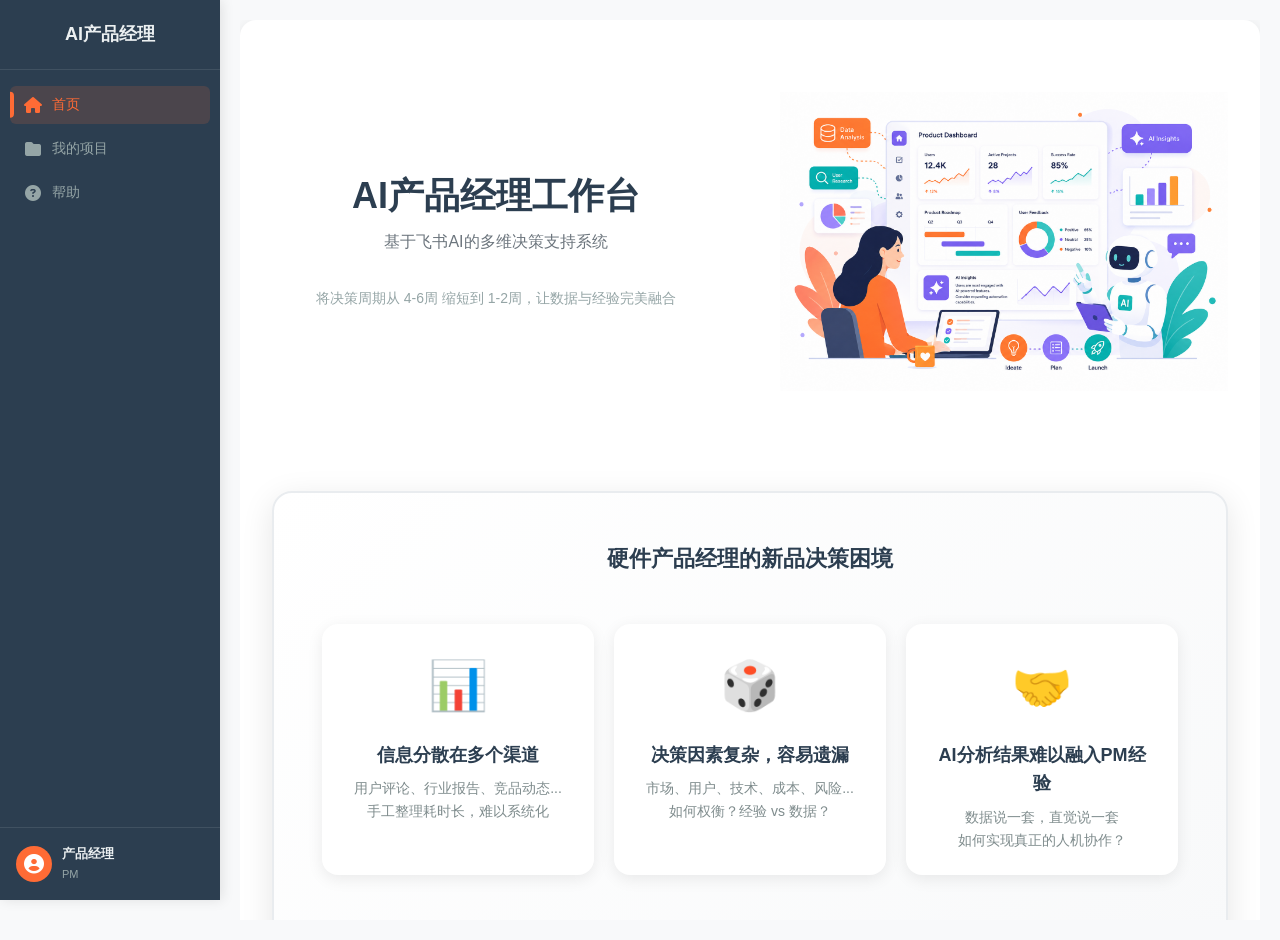
==== commit 313cfb16: "feat: 添加配图、细节优化和微动效 ## 新增功能 - 添加Hero区域配图展示 - 工作流程使用AI生成的图标替代FontAwesome - 全面的微动效系统  ## 视觉优化 - Hero区域" ====
--- a/index.html
+++ b/index.html
@@ -6,6 +6,7 @@
     <title>AI产品经理工作台</title>
     <link rel="stylesheet" href="css/style.css">
     <link rel="stylesheet" href="css/sidebar-layout.css">
+    <link rel="stylesheet" href="css/animations.css">
     <link rel="stylesheet" href="https://cdnjs.cloudflare.com/ajax/libs/font-awesome/6.4.0/css/all.min.css">
     <script src="js/data.js"></script>
 </head>
@@ -54,14 +55,20 @@
 
         <!-- 旧的导航栏（删除） -->
 
-        <!-- 页面标题 -->
-        <header class="page-header">
-            <h1>AI产品经理工作台</h1>
-            <p class="subtitle">基于飞书AI的多维决策支持系统</p>
-        </header>
-
         <!-- ==================== 页面1：首页 ==================== -->
         <div class="page-content" id="page-home">
+            <!-- Hero区域 -->
+            <section class="hero-section">
+                <div class="hero-content">
+                    <h1 class="hero-title">AI产品经理工作台</h1>
+                    <p class="hero-subtitle">基于飞书AI的多维决策支持系统</p>
+                    <p class="hero-description">将决策周期从 4-6周 缩短到 1-2周，让数据与经验完美融合</p>
+                </div>
+                <div class="hero-image">
+                    <img src="images/hero-illustration.png" alt="AI产品经理工作台">
+                </div>
+            </section>
+
             <!-- 开场引导页 -->
             <section class="intro-section" id="introSection">
             <div class="intro-card">
@@ -154,7 +161,7 @@
                 <div class="workflow-steps-new">
                     <div class="workflow-step-card">
                         <div class="workflow-step-icon">
-                            <i class="fas fa-database"></i>
+                            <img src="images/icon-data-collection.png" alt="信息收集">
                         </div>
                         <div class="workflow-step-number">1</div>
                         <h3 class="workflow-step-title">信息收集与整合</h3>
@@ -166,7 +173,7 @@
 
                     <div class="workflow-step-card">
                         <div class="workflow-step-icon">
-                            <i class="fas fa-brain"></i>
+                            <img src="images/icon-ai-analysis.png" alt="AI分析">
                         </div>
                         <div class="workflow-step-number">2</div>
                         <h3 class="workflow-step-title">AI分析与量化评分</h3>
@@ -178,7 +185,7 @@
 
                     <div class="workflow-step-card">
                         <div class="workflow-step-icon">
-                            <i class="fas fa-handshake"></i>
+                            <img src="images/icon-collaboration.png" alt="人机协作">
                         </div>
                         <div class="workflow-step-number">3</div>
                         <h3 class="workflow-step-title">PM审视与品味集成</h3>
@@ -190,7 +197,7 @@
 
                     <div class="workflow-step-card">
                         <div class="workflow-step-icon">
-                            <i class="fas fa-clipboard-check"></i>
+                            <img src="images/icon-decision.png" alt="决策生成">
                         </div>
                         <div class="workflow-step-number">4</div>
                         <h3 class="workflow-step-title">决策与方案生成</h3>
--- a/css/animations.css
+++ b/css/animations.css
@@ -0,0 +1,375 @@
+/* ===== Hero区域样式 ===== */
+.hero-section {
+    display: flex;
+    align-items: center;
+    justify-content: space-between;
+    gap: 60px;
+    padding: 60px 0;
+    margin-bottom: 60px;
+}
+
+.hero-content {
+    flex: 1;
+    max-width: 500px;
+}
+
+.hero-title {
+    font-size: 42px;
+    font-weight: 700;
+    color: #2c3e50;
+    margin-bottom: 16px;
+    line-height: 1.2;
+}
+
+.hero-subtitle {
+    font-size: 20px;
+    color: #6c757d;
+    margin-bottom: 12px;
+}
+
+.hero-description {
+    font-size: 16px;
+    color: #95a5a6;
+    line-height: 1.6;
+}
+
+.hero-image {
+    flex: 1;
+    max-width: 500px;
+    animation: float 3s ease-in-out infinite;
+}
+
+.hero-image img {
+    width: 100%;
+    height: auto;
+    display: block;
+}
+
+/* 浮动动画 */
+@keyframes float {
+    0%, 100% {
+        transform: translateY(0px);
+    }
+    50% {
+        transform: translateY(-20px);
+    }
+}
+
+/* ===== 工作流程图标样式优化 ===== */
+.workflow-step-icon {
+    width: 80px;
+    height: 80px;
+    margin: 0 auto 16px;
+    background: transparent;
+    border-radius: 16px;
+    display: flex;
+    align-items: center;
+    justify-content: center;
+    transition: all 0.3s ease;
+}
+
+.workflow-step-icon img {
+    width: 100%;
+    height: 100%;
+    object-fit: contain;
+    transition: all 0.3s ease;
+}
+
+.workflow-step-card:hover .workflow-step-icon img {
+    transform: scale(1.1);
+}
+
+/* ===== 卡片悬停效果优化 ===== */
+.workflow-step-card {
+    position: relative;
+    transition: all 0.4s cubic-bezier(0.4, 0, 0.2, 1);
+}
+
+.workflow-step-card:hover {
+    transform: translateY(-8px);
+    box-shadow: 0 12px 32px rgba(255, 107, 53, 0.15);
+}
+
+.workflow-step-card::before {
+    content: '';
+    position: absolute;
+    top: 0;
+    left: 0;
+    right: 0;
+    bottom: 0;
+    background: linear-gradient(135deg, rgba(255, 107, 53, 0.05), rgba(139, 92, 246, 0.05));
+    border-radius: 12px;
+    opacity: 0;
+    transition: opacity 0.3s ease;
+}
+
+.workflow-step-card:hover::before {
+    opacity: 1;
+}
+
+/* ===== 痛点卡片优化 ===== */
+.pain-point {
+    position: relative;
+    overflow: hidden;
+    transition: all 0.4s cubic-bezier(0.4, 0, 0.2, 1);
+}
+
+.pain-point::after {
+    content: '';
+    position: absolute;
+    top: 0;
+    left: -100%;
+    width: 100%;
+    height: 100%;
+    background: linear-gradient(90deg, transparent, rgba(255, 107, 53, 0.1), transparent);
+    transition: left 0.5s ease;
+}
+
+.pain-point:hover::after {
+    left: 100%;
+}
+
+.pain-icon {
+    transition: all 0.3s ease;
+}
+
+.pain-point:hover .pain-icon {
+    transform: scale(1.2) rotate(5deg);
+}
+
+/* ===== 核心价值卡片优化 ===== */
+.value-card {
+    position: relative;
+    background: linear-gradient(135deg, #ffffff 0%, #f8f9fa 100%);
+    border: 1px solid #e9ecef;
+    transition: all 0.4s cubic-bezier(0.4, 0, 0.2, 1);
+}
+
+.value-card:hover {
+    transform: translateY(-8px);
+    box-shadow: 0 12px 32px rgba(0, 0, 0, 0.1);
+    border-color: #FF6B35;
+}
+
+.value-card::before {
+    content: '';
+    position: absolute;
+    top: 0;
+    left: 0;
+    width: 4px;
+    height: 0;
+    background: linear-gradient(180deg, #FF6B35, #8B5CF6);
+    transition: height 0.4s ease;
+}
+
+.value-card:hover::before {
+    height: 100%;
+}
+
+/* ===== 按钮动效优化 ===== */
+.cta-button {
+    position: relative;
+    overflow: hidden;
+    transition: all 0.3s ease;
+}
+
+.cta-button::before {
+    content: '';
+    position: absolute;
+    top: 50%;
+    left: 50%;
+    width: 0;
+    height: 0;
+    border-radius: 50%;
+    background: rgba(255, 255, 255, 0.3);
+    transform: translate(-50%, -50%);
+    transition: width 0.6s ease, height 0.6s ease;
+}
+
+.cta-button:hover::before {
+    width: 300px;
+    height: 300px;
+}
+
+.cta-button:active {
+    transform: scale(0.95);
+}
+
+/* ===== 项目卡片优化 ===== */
+.project-card {
+    transition: all 0.4s cubic-bezier(0.4, 0, 0.2, 1);
+    position: relative;
+}
+
+.project-card::after {
+    content: '';
+    position: absolute;
+    top: 0;
+    left: 0;
+    right: 0;
+    bottom: 0;
+    background: linear-gradient(135deg, rgba(255, 107, 53, 0.05), rgba(139, 92, 246, 0.05));
+    border-radius: 16px;
+    opacity: 0;
+    transition: opacity 0.3s ease;
+}
+
+.project-card:hover::after {
+    opacity: 1;
+}
+
+.project-card:hover {
+    transform: translateY(-8px) scale(1.02);
+    box-shadow: 0 16px 40px rgba(255, 107, 53, 0.2);
+}
+
+/* ===== 页面切换动画 ===== */
+.page-content {
+    animation: fadeInUp 0.5s ease;
+}
+
+@keyframes fadeInUp {
+    from {
+        opacity: 0;
+        transform: translateY(30px);
+    }
+    to {
+        opacity: 1;
+        transform: translateY(0);
+    }
+}
+
+/* ===== 表格悬停效果 ===== */
+.data-table tr {
+    transition: all 0.3s ease;
+}
+
+.data-table tbody tr:hover {
+    background: rgba(255, 107, 53, 0.05);
+    transform: scale(1.01);
+    box-shadow: 0 4px 12px rgba(0, 0, 0, 0.05);
+}
+
+/* ===== 进度条动画 ===== */
+.progress-bar {
+    position: relative;
+    overflow: hidden;
+}
+
+.progress-bar::after {
+    content: '';
+    position: absolute;
+    top: 0;
+    left: -100%;
+    width: 100%;
+    height: 100%;
+    background: linear-gradient(90deg, transparent, rgba(255, 255, 255, 0.3), transparent);
+    animation: shimmer 2s infinite;
+}
+
+@keyframes shimmer {
+    0% {
+        left: -100%;
+    }
+    100% {
+        left: 100%;
+    }
+}
+
+/* ===== 侧边栏导航动效 ===== */
+.sidebar-nav-item {
+    position: relative;
+}
+
+.sidebar-nav-item::before {
+    content: '';
+    position: absolute;
+    left: 0;
+    top: 50%;
+    transform: translateY(-50%);
+    width: 0;
+    height: 70%;
+    background: var(--primary-orange);
+    border-radius: 0 4px 4px 0;
+    transition: width 0.3s ease;
+}
+
+.sidebar-nav-item:hover::before,
+.sidebar-nav-item.active::before {
+    width: 4px;
+}
+
+/* ===== Tab导航动效 ===== */
+.tab-nav-item {
+    position: relative;
+}
+
+.tab-nav-item::after {
+    content: '';
+    position: absolute;
+    bottom: 0;
+    left: 50%;
+    transform: translateX(-50%);
+    width: 0;
+    height: 3px;
+    background: var(--primary-orange);
+    transition: width 0.3s ease;
+}
+
+.tab-nav-item:hover::after {
+    width: 80%;
+}
+
+.tab-nav-item.active::after {
+    width: 100%;
+}
+
+/* ===== 空状态插画 ===== */
+.empty-state {
+    text-align: center;
+    padding: 60px 20px;
+}
+
+.empty-state-image {
+    max-width: 300px;
+    margin: 0 auto 24px;
+    animation: float 3s ease-in-out infinite;
+}
+
+.empty-state-image img {
+    width: 100%;
+    height: auto;
+}
+
+/* ===== 加载动画 ===== */
+.loading-spinner {
+    display: inline-block;
+    width: 40px;
+    height: 40px;
+    border: 4px solid rgba(255, 107, 53, 0.2);
+    border-top-color: var(--primary-orange);
+    border-radius: 50%;
+    animation: spin 0.8s linear infinite;
+}
+
+@keyframes spin {
+    to {
+        transform: rotate(360deg);
+    }
+}
+
+/* ===== 响应式优化 ===== */
+@media (max-width: 768px) {
+    .hero-section {
+        flex-direction: column;
+        text-align: center;
+    }
+
+    .hero-title {
+        font-size: 32px;
+    }
+
+    .workflow-steps-new {
+        grid-template-columns: 1fr;
+    }
+}
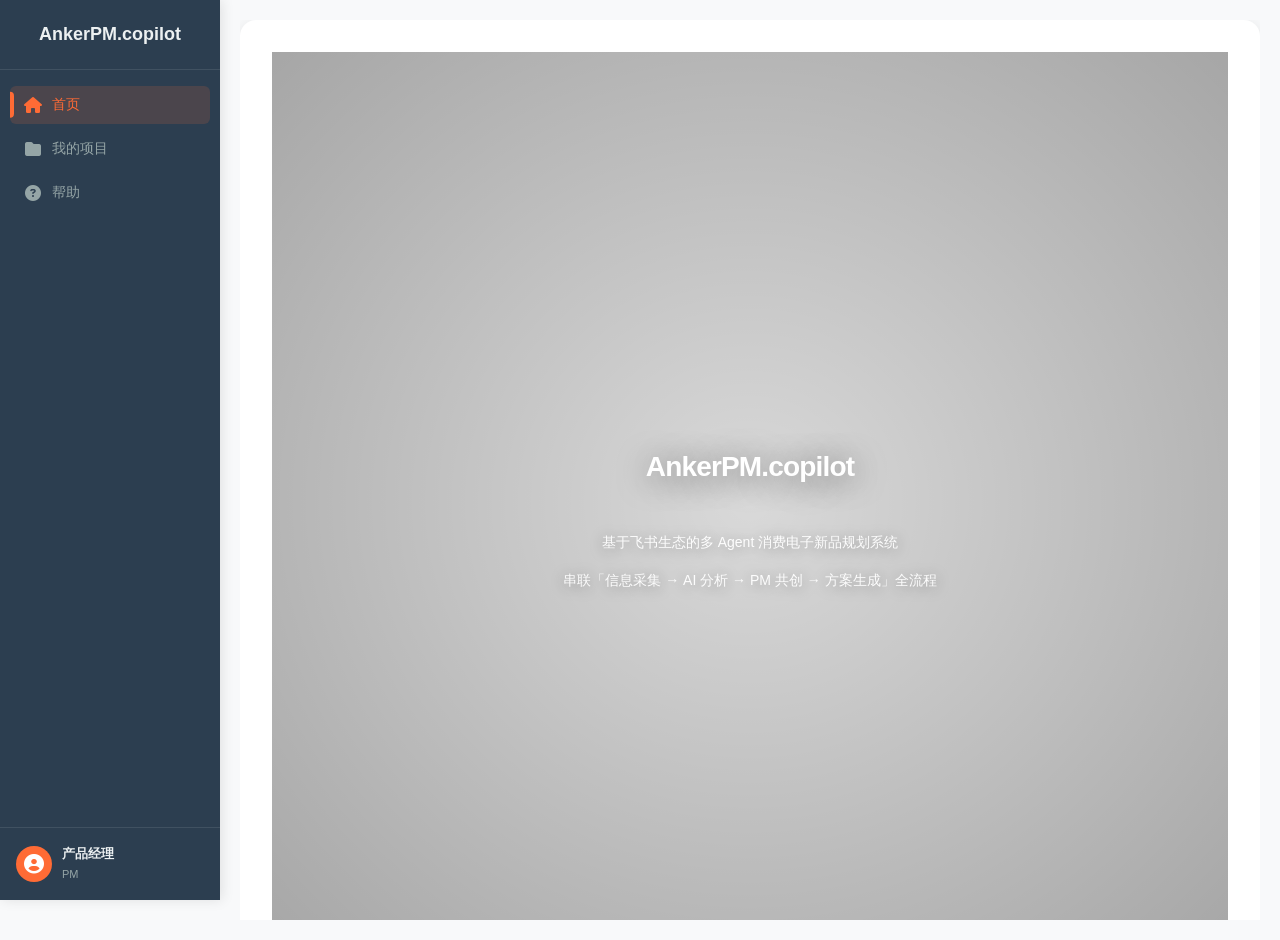
==== commit 1f079cf2: "feat: 首页视频背景Hero区域 + 主要功能模块 ## Hero区域重大改版 - 使用视频作为背景（hero-bg-video.mp4，19MB） - 渐变遮罩效果（中心浅，边缘深） - 简化文" ====
--- a/index.html
+++ b/index.html
@@ -7,6 +7,9 @@
     <link rel="stylesheet" href="css/style.css">
     <link rel="stylesheet" href="css/sidebar-layout.css">
     <link rel="stylesheet" href="css/animations.css">
+    <!-- <link rel="stylesheet" href="css/hero-v1.css"> -->
+    <link rel="stylesheet" href="css/hero-v2.css">
+    <!-- <link rel="stylesheet" href="css/hero-v3.css"> -->
     <link rel="stylesheet" href="https://cdnjs.cloudflare.com/ajax/libs/font-awesome/6.4.0/css/all.min.css">
     <script src="js/data.js"></script>
 </head>
@@ -19,7 +22,7 @@
             <aside class="sidebar">
                 <!-- Logo区域 -->
                 <div class="sidebar-logo">
-                    <span class="logo-text">AI产品经理</span>
+                    <span class="logo-text">AnkerPM.copilot</span>
                 </div>
 
                 <!-- 主导航 -->
@@ -58,14 +61,71 @@
         <!-- ==================== 页面1：首页 ==================== -->
         <div class="page-content" id="page-home">
             <!-- Hero区域 -->
-            <section class="hero-section">
-                <div class="hero-content">
-                    <h1 class="hero-title">AI产品经理工作台</h1>
-                    <p class="hero-subtitle">基于飞书AI的多维决策支持系统</p>
-                    <p class="hero-description">将决策周期从 4-6周 缩短到 1-2周，让数据与经验完美融合</p>
-                </div>
-                <div class="hero-image">
-                    <img src="images/hero-illustration.png" alt="AI产品经理工作台">
+            <!-- Hero区域 - 视频背景版本 -->
+            <section class="hero-section-v2">
+                <!-- 视频背景 -->
+                <video class="hero-bg-video" autoplay muted loop playsinline>
+                    <source src="images/hero-bg-video.mp4" type="video/mp4">
+                </video>
+
+                <!-- 遮罩层 -->
+                <div class="hero-video-overlay"></div>
+
+                <!-- 内容居中 -->
+                <div class="hero-content-center">
+                    <h1 class="hero-title-large">AnkerPM.copilot</h1>
+                    <p class="hero-subtitle-line">基于飞书生态的多 Agent 消费电子新品规划系统</p>
+                    <p class="hero-subtitle-line">串联「信息采集 → AI 分析 → PM 共创 → 方案生成」全流程</p>
+                </div>
+            </section>
+
+            <!-- 主要功能模块 -->
+            <section class="features-section">
+                <h2 class="section-heading">主要功能</h2>
+                <div class="features-grid">
+                    <div class="feature-card">
+                        <div class="feature-number">1</div>
+                        <h3 class="feature-title">持续监测用户真实声音</h3>
+                        <div class="feature-content">
+                            <p class="feature-label">痛点</p>
+                            <p class="feature-text">用户/潜在用户需求信息碎片化，无法及时洞察潜在商机。</p>
+                            <p class="feature-label">解决方案</p>
+                            <p class="feature-text">抓社媒 / 电商 / 调研零散反馈，自动聚类主题、量化情绪、识别潜在需求。</p>
+                        </div>
+                    </div>
+
+                    <div class="feature-card">
+                        <div class="feature-number">2</div>
+                        <h3 class="feature-title">动态捕捉行业增量信号</h3>
+                        <div class="feature-content">
+                            <p class="feature-label">痛点</p>
+                            <p class="feature-text">市场变动频繁，风口与泡沫齐飞。</p>
+                            <p class="feature-label">解决方案</p>
+                            <p class="feature-text">监控资金流向、竞品动作、行业报告，定位"有需求、没产品"的空白带。</p>
+                        </div>
+                    </div>
+
+                    <div class="feature-card">
+                        <div class="feature-number">3</div>
+                        <h3 class="feature-title">五维评分体系</h3>
+                        <div class="feature-content">
+                            <p class="feature-label">痛点</p>
+                            <p class="feature-text">新品策划决策因素复杂，找"最优解"需多方掂旋。</p>
+                            <p class="feature-label">解决方案</p>
+                            <p class="feature-text">综合计算新品 Idea 的市场吸引力、用户需求、产品可行性、商业价值、风险等级。</p>
+                        </div>
+                    </div>
+
+                    <div class="feature-card">
+                        <div class="feature-number">4</div>
+                        <h3 class="feature-title">PM 全程有最高权重</h3>
+                        <div class="feature-content">
+                            <p class="feature-label">痛点</p>
+                            <p class="feature-text">纯 AI 工作流缺少人类产品经理的经验判断，方案可行性差。</p>
+                            <p class="feature-label">解决方案</p>
+                            <p class="feature-text">PM 可在任意环节介入，提交"直觉/经验"参数，随时为当前的方案纠偏。</p>
+                        </div>
+                    </div>
                 </div>
             </section>
 
@@ -76,7 +136,6 @@
 
                 <div class="pain-points">
                     <div class="pain-point">
-                        <div class="pain-icon">📊</div>
                         <div class="pain-content">
                             <h3 class="pain-title">信息分散在多个渠道</h3>
                             <p class="pain-desc">用户评论、行业报告、竞品动态...<br>手工整理耗时长，难以系统化</p>
@@ -84,7 +143,6 @@
                     </div>
 
                     <div class="pain-point">
-                        <div class="pain-icon">🎲</div>
                         <div class="pain-content">
                             <h3 class="pain-title">决策因素复杂，容易遗漏</h3>
                             <p class="pain-desc">市场、用户、技术、成本、风险...<br>如何权衡？经验 vs 数据？</p>
@@ -92,7 +150,6 @@
                     </div>
 
                     <div class="pain-point">
-                        <div class="pain-icon">🤝</div>
                         <div class="pain-content">
                             <h3 class="pain-title">AI分析结果难以融入PM经验</h3>
                             <p class="pain-desc">数据说一套，直觉说一套<br>如何实现真正的人机协作？</p>
@@ -106,22 +163,18 @@
                 <h2 class="section-heading">我们的解决方案</h2>
                 <div class="value-grid">
                     <div class="value-card">
-                        <div class="value-icon">🔗</div>
                         <h3 class="value-title">信息源协同</h3>
                         <p class="value-desc">自动采集和整合用户反馈、行业数据、竞品信息、成本数据、供应链信息等多维信息源，建立统一的信息库</p>
                     </div>
                     <div class="value-card">
-                        <div class="value-icon">📊</div>
                         <h3 class="value-title">量化决策框架</h3>
                         <p class="value-desc">将决策分解为五个维度（市场吸引力、用户需求强度、产品可行性、商业价值、风险等级），每个维度都有具体的量化指标</p>
                     </div>
                     <div class="value-card">
-                        <div class="value-icon">🤖</div>
                         <h3 class="value-title">AI驱动分析</h3>
                         <p class="value-desc">利用NLP、数据分析等AI技术，自动进行情感分析、关键词提取、主题聚类、评分计算等工作</p>
                     </div>
                     <div class="value-card">
-                        <div class="value-icon">🤝</div>
                         <h3 class="value-title">人机协作</h3>
                         <p class="value-desc">产品经理可以通过评论、权重调整、场景选择等方式将自己的品味和直觉集成到AI分析中</p>
                     </div>
@@ -133,22 +186,18 @@
                 <h2 class="section-heading">核心价值</h2>
                 <div class="benefits-grid">
                     <div class="benefit-item">
-                        <div class="benefit-icon">🎯</div>
                         <h3 class="benefit-title">决策科学性</h3>
                         <p class="benefit-desc">基于多维数据的量化框架，减少主观偏差，提高决策的可重复性和可追踪性</p>
                     </div>
                     <div class="benefit-item">
-                        <div class="benefit-icon">⚡</div>
                         <h3 class="benefit-title">决策效率</h3>
                         <p class="benefit-desc">自动化的信息采集和分析，减少产品经理的重复性工作，大幅缩短决策周期</p>
                     </div>
                     <div class="benefit-item">
-                        <div class="benefit-icon">✨</div>
                         <h3 class="benefit-title">决策质量</h3>
                         <p class="benefit-desc">系统化的信息整合和风险评估，帮助发现遗漏的因素和潜在风险</p>
                     </div>
                     <div class="benefit-item">
-                        <div class="benefit-icon">📚</div>
                         <h3 class="benefit-title">组织学习</h3>
                         <p class="benefit-desc">积累历史决策数据，建立可持续优化的决策模型，形成组织的产品规划知识库</p>
                     </div>
--- a/css/style.css
+++ b/css/style.css
@@ -2483,7 +2483,7 @@
     display: flex;
     align-items: center;
     gap: 20px;
-    padding: 24px 32px;
+    padding: 20px 32px;
     background: white;
     border-bottom: 1px solid #e9ecef;
     flex-shrink: 0;
@@ -2533,6 +2533,9 @@
 }
 
 .project-info-inline {
+    display: flex;
+    align-items: center;
+    gap: 24px;
     flex: 1;
 }
 
@@ -2540,7 +2543,7 @@
     font-size: 20px;
     font-weight: 600;
     color: #2c3e50;
-    margin-bottom: 6px;
+    margin: 0;
 }
 
 .project-meta-header {
@@ -2571,7 +2574,7 @@
     border-bottom: 2px solid #e9ecef;
     flex-shrink: 0;
     position: sticky;
-    top: 97px;
+    top: 69px;
     z-index: 99;
 }
 
--- a/css/hero-v1.css
+++ b/css/hero-v1.css
@@ -0,0 +1,311 @@
+/* ===== 版本1：动态渐变背景（Raycast风格）===== */
+
+/* Hero区域 - 全屏动态背景 */
+.hero-section-v2 {
+    position: relative;
+    width: 100%;
+    height: 100vh;
+    display: flex;
+    align-items: center;
+    justify-content: center;
+    overflow: hidden;
+    background: #0a0a0a;
+}
+
+/* 动态渐变背景 */
+.hero-bg-gradient {
+    position: absolute;
+    top: 0;
+    left: 0;
+    width: 100%;
+    height: 100%;
+    background:
+        radial-gradient(ellipse at 20% 30%, rgba(255, 107, 53, 0.3) 0%, transparent 50%),
+        radial-gradient(ellipse at 80% 70%, rgba(139, 92, 246, 0.3) 0%, transparent 50%),
+        radial-gradient(ellipse at 50% 50%, rgba(59, 130, 246, 0.2) 0%, transparent 60%);
+    animation: gradientMove 15s ease-in-out infinite;
+    filter: blur(80px);
+}
+
+@keyframes gradientMove {
+    0%, 100% {
+        transform: translate(0, 0) scale(1);
+    }
+    25% {
+        transform: translate(10%, -10%) scale(1.1);
+    }
+    50% {
+        transform: translate(-5%, 10%) scale(0.95);
+    }
+    75% {
+        transform: translate(-10%, -5%) scale(1.05);
+    }
+}
+
+/* 内容居中 */
+.hero-content-center {
+    position: relative;
+    z-index: 2;
+    text-align: center;
+    max-width: 900px;
+    padding: 0 40px;
+}
+
+/* 大标题 */
+.hero-title-large {
+    font-size: 72px;
+    font-weight: 700;
+    color: #ffffff;
+    margin-bottom: 48px;
+    letter-spacing: -0.02em;
+    line-height: 1.1;
+    background: linear-gradient(135deg, #ffffff 0%, rgba(255, 255, 255, 0.8) 100%);
+    -webkit-background-clip: text;
+    -webkit-text-fill-color: transparent;
+    background-clip: text;
+    animation: titleFadeIn 1s ease-out;
+}
+
+@keyframes titleFadeIn {
+    from {
+        opacity: 0;
+        transform: translateY(-20px);
+    }
+    to {
+        opacity: 1;
+        transform: translateY(0);
+    }
+}
+
+/* 描述区块 */
+.hero-description-block {
+    display: flex;
+    flex-direction: column;
+    gap: 32px;
+    animation: contentFadeIn 1s ease-out 0.3s both;
+}
+
+@keyframes contentFadeIn {
+    from {
+        opacity: 0;
+        transform: translateY(20px);
+    }
+    to {
+        opacity: 1;
+        transform: translateY(0);
+    }
+}
+
+/* 描述项 */
+.hero-desc-item {
+    display: flex;
+    flex-direction: column;
+    gap: 12px;
+    padding: 24px 32px;
+    background: rgba(255, 255, 255, 0.05);
+    border: 1px solid rgba(255, 255, 255, 0.1);
+    border-radius: 16px;
+    backdrop-filter: blur(20px);
+    transition: all 0.4s ease;
+    text-align: left;
+}
+
+.hero-desc-item:hover {
+    background: rgba(255, 255, 255, 0.08);
+    border-color: rgba(255, 107, 53, 0.3);
+    transform: translateY(-4px);
+}
+
+/* 标签 */
+.desc-label {
+    font-size: 14px;
+    font-weight: 600;
+    color: #FF6B35;
+    text-transform: uppercase;
+    letter-spacing: 0.05em;
+}
+
+/* 描述文字 */
+.desc-text {
+    font-size: 16px;
+    color: rgba(255, 255, 255, 0.8);
+    line-height: 1.6;
+}
+
+/* ===== 痛点卡片优化（去掉emoji，纯文字高级感）===== */
+.pain-point {
+    position: relative;
+    padding: 32px;
+    background: linear-gradient(135deg, rgba(255, 255, 255, 0.98) 0%, rgba(248, 249, 250, 0.95) 100%);
+    border: 1px solid rgba(0, 0, 0, 0.08);
+    border-radius: 16px;
+    overflow: hidden;
+    transition: all 0.4s cubic-bezier(0.4, 0, 0.2, 1);
+}
+
+.pain-point::before {
+    content: '';
+    position: absolute;
+    top: 0;
+    left: 0;
+    width: 4px;
+    height: 0;
+    background: linear-gradient(180deg, #FF6B35 0%, #8B5CF6 100%);
+    transition: height 0.4s ease;
+}
+
+.pain-point:hover::before {
+    height: 100%;
+}
+
+.pain-point:hover {
+    transform: translateY(-8px);
+    box-shadow: 0 20px 40px rgba(255, 107, 53, 0.12);
+    border-color: rgba(255, 107, 53, 0.2);
+}
+
+.pain-content {
+    position: relative;
+}
+
+.pain-title {
+    font-size: 20px;
+    font-weight: 600;
+    color: #2c3e50;
+    margin-bottom: 12px;
+    position: relative;
+    padding-left: 16px;
+}
+
+.pain-title::before {
+    content: '';
+    position: absolute;
+    left: 0;
+    top: 50%;
+    transform: translateY(-50%);
+    width: 6px;
+    height: 6px;
+    background: #FF6B35;
+    border-radius: 50%;
+}
+
+.pain-desc {
+    font-size: 15px;
+    color: #6c757d;
+    line-height: 1.8;
+}
+
+/* ===== 核心价值卡片优化（去掉emoji）===== */
+.value-card {
+    position: relative;
+    padding: 32px;
+    background: linear-gradient(135deg, #ffffff 0%, #f8f9fa 100%);
+    border: 1px solid #e9ecef;
+    border-radius: 16px;
+    transition: all 0.4s cubic-bezier(0.4, 0, 0.2, 1);
+    overflow: hidden;
+}
+
+.value-card::before {
+    content: '';
+    position: absolute;
+    top: 0;
+    left: 0;
+    right: 0;
+    height: 4px;
+    background: linear-gradient(90deg, #FF6B35 0%, #8B5CF6 100%);
+    transform: scaleX(0);
+    transform-origin: left;
+    transition: transform 0.4s ease;
+}
+
+.value-card:hover::before {
+    transform: scaleX(1);
+}
+
+.value-card:hover {
+    transform: translateY(-8px);
+    box-shadow: 0 20px 40px rgba(0, 0, 0, 0.1);
+    border-color: #FF6B35;
+}
+
+.value-title {
+    font-size: 20px;
+    font-weight: 600;
+    color: #2c3e50;
+    margin-bottom: 12px;
+    background: linear-gradient(135deg, #FF6B35 0%, #8B5CF6 100%);
+    -webkit-background-clip: text;
+    -webkit-text-fill-color: transparent;
+    background-clip: text;
+}
+
+.value-desc {
+    font-size: 15px;
+    color: #6c757d;
+    line-height: 1.8;
+}
+
+/* ===== 核心价值项优化（Raycast图二风格）===== */
+.benefit-item {
+    position: relative;
+    padding: 32px;
+    background: rgba(255, 255, 255, 0.03);
+    border: 1px solid rgba(255, 255, 255, 0.1);
+    border-radius: 16px;
+    backdrop-filter: blur(20px);
+    transition: all 0.4s ease;
+    overflow: hidden;
+}
+
+.benefit-item::after {
+    content: '';
+    position: absolute;
+    top: -2px;
+    left: -2px;
+    right: -2px;
+    bottom: -2px;
+    background: linear-gradient(135deg, #FF6B35 0%, #8B5CF6 100%);
+    border-radius: 16px;
+    opacity: 0;
+    transition: opacity 0.4s ease;
+    z-index: -1;
+}
+
+.benefit-item:hover::after {
+    opacity: 0.1;
+}
+
+.benefit-item:hover {
+    background: rgba(255, 255, 255, 0.05);
+    border-color: rgba(255, 107, 53, 0.3);
+    transform: translateY(-4px);
+}
+
+.benefit-title {
+    font-size: 18px;
+    font-weight: 600;
+    color: #ffffff;
+    margin-bottom: 12px;
+}
+
+.benefit-desc {
+    font-size: 14px;
+    color: rgba(255, 255, 255, 0.7);
+    line-height: 1.7;
+}
+
+/* ===== 响应式优化 ===== */
+@media (max-width: 768px) {
+    .hero-title-large {
+        font-size: 42px;
+    }
+
+    .hero-desc-item {
+        padding: 20px 24px;
+    }
+
+    .desc-text {
+        font-size: 14px;
+    }
+}
--- a/css/hero-v2.css
+++ b/css/hero-v2.css
@@ -0,0 +1,392 @@
+/* ===== 主要功能模块样式 ===== */
+.features-section {
+    padding: 60px 40px;
+    background: #ffffff;
+}
+
+.features-grid {
+    display: grid;
+    grid-template-columns: repeat(2, 1fr);
+    gap: 20px;
+    max-width: 1100px;
+    margin: 0 auto;
+}
+
+.feature-card {
+    position: relative;
+    padding: 28px;
+    background: #f8f9fa;
+    border: 1px solid #e9ecef;
+    border-radius: 16px;
+    transition: all 0.4s cubic-bezier(0.4, 0, 0.2, 1);
+    overflow: hidden;
+}
+
+.feature-card::before {
+    content: '';
+    position: absolute;
+    top: 0;
+    left: 0;
+    right: 0;
+    height: 3px;
+    background: linear-gradient(90deg, #FF6B35 0%, #8B5CF6 100%);
+    transform: scaleX(0);
+    transform-origin: left;
+    transition: transform 0.4s ease;
+}
+
+.feature-card:hover::before {
+    transform: scaleX(1);
+}
+
+.feature-card:hover {
+    background: #ffffff;
+    transform: translateY(-6px);
+    box-shadow: 0 16px 32px rgba(255, 107, 53, 0.1);
+    border-color: rgba(255, 107, 53, 0.3);
+}
+
+.feature-number {
+    position: absolute;
+    top: 20px;
+    right: 20px;
+    width: 36px;
+    height: 36px;
+    background: linear-gradient(135deg, #FF6B35 0%, #8B5CF6 100%);
+    border-radius: 50%;
+    display: flex;
+    align-items: center;
+    justify-content: center;
+    font-size: 16px;
+    font-weight: 700;
+    color: #ffffff;
+}
+
+.feature-title {
+    font-size: 18px;
+    font-weight: 600;
+    color: #1a1a1a;
+    margin-bottom: 16px;
+    padding-right: 50px;
+}
+
+.feature-content {
+    display: flex;
+    flex-direction: column;
+    gap: 10px;
+}
+
+.feature-label {
+    font-size: 12px;
+    font-weight: 700;
+    color: #FF6B35;
+    margin-top: 6px;
+}
+
+.feature-text {
+    font-size: 14px;
+    color: #6c757d;
+    line-height: 1.6;
+}
+
+@media (max-width: 768px) {
+    .features-grid {
+        grid-template-columns: 1fr;
+    }
+}
+
+/* ===== 版本2：视频背景版本 ===== */
+
+/* Hero区域 - 视频背景 */
+.hero-section-v2 {
+    position: relative;
+    width: 100%;
+    min-height: 100vh;
+    display: flex;
+    align-items: center;
+    justify-content: center;
+    overflow: hidden;
+    padding: 120px 40px 80px;
+}
+
+/* 视频背景 */
+.hero-bg-video {
+    position: absolute;
+    top: 50%;
+    left: 50%;
+    min-width: 100%;
+    min-height: 100%;
+    width: auto;
+    height: auto;
+    transform: translate(-50%, -50%);
+    object-fit: cover;
+    z-index: 0;
+}
+
+/* 视频遮罩层 - 更浅 + 渐变边缘 */
+.hero-video-overlay {
+    position: absolute;
+    top: 0;
+    left: 0;
+    width: 100%;
+    height: 100%;
+    background:
+        radial-gradient(ellipse at center, rgba(0, 0, 0, 0.15) 0%, rgba(0, 0, 0, 0.35) 100%);
+    z-index: 1;
+}
+
+/* 内容居中 */
+.hero-content-center {
+    position: relative;
+    z-index: 2;
+    text-align: center;
+    max-width: 1200px;
+    width: 100%;
+}
+
+/* 大标题 - 增大 */
+.hero-title-large {
+    font-size: 96px;
+    font-weight: 700;
+    color: #ffffff;
+    margin-bottom: 48px;
+    letter-spacing: -0.03em;
+    line-height: 1.1;
+    text-shadow: 0 4px 30px rgba(0, 0, 0, 0.5);
+    animation: titleFadeIn 1s ease-out;
+}
+
+@keyframes titleFadeIn {
+    from {
+        opacity: 0;
+        transform: translateY(-30px);
+    }
+    to {
+        opacity: 1;
+        transform: translateY(0);
+    }
+}
+
+/* 副标题行 - 增大 */
+.hero-subtitle-line {
+    font-size: 24px;
+    color: rgba(255, 255, 255, 0.95);
+    line-height: 1.8;
+    margin-bottom: 16px;
+    text-shadow: 0 2px 15px rgba(0, 0, 0, 0.4);
+    animation: subtitleFadeIn 1s ease-out 0.3s both;
+}
+
+.hero-subtitle-line:last-child {
+    margin-bottom: 0;
+}
+
+@keyframes subtitleFadeIn {
+    from {
+        opacity: 0;
+        transform: translateY(20px);
+    }
+    to {
+        opacity: 1;
+        transform: translateY(0);
+    }
+}
+
+/* ===== 痛点卡片优化（浅色精致版）===== */
+.intro-section {
+    background: #ffffff;
+}
+
+.pain-points {
+    gap: 20px;
+}
+
+.pain-point {
+    position: relative;
+    padding: 36px;
+    background: #ffffff;
+    border: 1px solid #e9ecef;
+    border-radius: 20px;
+    overflow: hidden;
+    transition: all 0.4s cubic-bezier(0.4, 0, 0.2, 1);
+    box-shadow: 0 2px 12px rgba(0, 0, 0, 0.04);
+}
+
+.pain-point::before {
+    content: '';
+    position: absolute;
+    top: 0;
+    left: 0;
+    width: 4px;
+    height: 0;
+    background: linear-gradient(180deg, #FF6B35 0%, #8B5CF6 100%);
+    transition: height 0.4s ease;
+}
+
+.pain-point:hover::before {
+    height: 100%;
+}
+
+.pain-point:hover {
+    transform: translateY(-8px);
+    box-shadow: 0 20px 40px rgba(255, 107, 53, 0.15);
+    border-color: rgba(255, 107, 53, 0.3);
+}
+
+.pain-content {
+    position: relative;
+}
+
+.pain-title {
+    font-size: 20px;
+    font-weight: 600;
+    color: #1a1a1a;
+    margin-bottom: 12px;
+    position: relative;
+    padding-left: 20px;
+}
+
+.pain-title::before {
+    content: '';
+    position: absolute;
+    left: 0;
+    top: 50%;
+    transform: translateY(-50%);
+    width: 8px;
+    height: 8px;
+    background: linear-gradient(135deg, #FF6B35 0%, #8B5CF6 100%);
+    border-radius: 50%;
+}
+
+.pain-desc {
+    font-size: 15px;
+    color: #6c757d;
+    line-height: 1.8;
+}
+
+/* ===== 核心价值卡片优化（浅色版）===== */
+.value-section {
+    background: #f8f9fa;
+}
+
+.value-card {
+    position: relative;
+    padding: 36px;
+    background: #ffffff;
+    border: 1px solid #e9ecef;
+    border-radius: 20px;
+    transition: all 0.4s cubic-bezier(0.4, 0, 0.2, 1);
+    overflow: hidden;
+    box-shadow: 0 2px 12px rgba(0, 0, 0, 0.04);
+}
+
+.value-card::before {
+    content: '';
+    position: absolute;
+    top: 0;
+    left: 0;
+    right: 0;
+    height: 4px;
+    background: linear-gradient(90deg, #FF6B35 0%, #8B5CF6 100%);
+    transform: scaleX(0);
+    transform-origin: left;
+    transition: transform 0.4s ease;
+}
+
+.value-card:hover::before {
+    transform: scaleX(1);
+}
+
+.value-card:hover {
+    transform: translateY(-8px);
+    box-shadow: 0 20px 40px rgba(0, 0, 0, 0.08);
+    border-color: rgba(255, 107, 53, 0.3);
+}
+
+.value-title {
+    font-size: 20px;
+    font-weight: 600;
+    color: #1a1a1a;
+    margin-bottom: 12px;
+    background: linear-gradient(135deg, #FF6B35 0%, #8B5CF6 100%);
+    -webkit-background-clip: text;
+    -webkit-text-fill-color: transparent;
+    background-clip: text;
+}
+
+.value-desc {
+    font-size: 15px;
+    color: #6c757d;
+    line-height: 1.8;
+}
+
+/* ===== 核心价值项优化（浅色版）===== */
+.benefits-section {
+    background: #ffffff;
+}
+
+.benefit-item {
+    position: relative;
+    padding: 36px;
+    background: #f8f9fa;
+    border: 1px solid #e9ecef;
+    border-radius: 20px;
+    transition: all 0.4s ease;
+    overflow: hidden;
+    box-shadow: 0 2px 12px rgba(0, 0, 0, 0.04);
+}
+
+.benefit-item::after {
+    content: '';
+    position: absolute;
+    top: 0;
+    left: 0;
+    right: 0;
+    bottom: 0;
+    background: linear-gradient(135deg, rgba(255, 107, 53, 0.05) 0%, rgba(139, 92, 246, 0.05) 100%);
+    opacity: 0;
+    transition: opacity 0.4s ease;
+}
+
+.benefit-item:hover::after {
+    opacity: 1;
+}
+
+.benefit-item:hover {
+    background: #ffffff;
+    border-color: rgba(255, 107, 53, 0.3);
+    transform: translateY(-8px);
+    box-shadow: 0 20px 40px rgba(255, 107, 53, 0.12);
+}
+
+.benefit-title {
+    font-size: 18px;
+    font-weight: 600;
+    color: #1a1a1a;
+    margin-bottom: 12px;
+    position: relative;
+    z-index: 1;
+}
+
+.benefit-desc {
+    font-size: 14px;
+    color: #6c757d;
+    line-height: 1.7;
+    position: relative;
+    z-index: 1;
+}
+
+/* ===== 响应式优化 ===== */
+@media (max-width: 768px) {
+    .hero-title-large {
+        font-size: 48px;
+    }
+
+    .hero-desc-item {
+        padding: 24px 28px;
+    }
+
+    .desc-text {
+        font-size: 14px;
+    }
+}
--- a/css/hero-v3.css
+++ b/css/hero-v3.css
@@ -0,0 +1,629 @@
+/* ===== 版本3：波浪流动背景（Linear风格 + 浅色）===== */
+
+/* Hero区域 - 波浪流动背景 */
+.hero-section-v2 {
+    position: relative;
+    width: 100%;
+    min-height: 100vh;
+    display: flex;
+    align-items: center;
+    justify-content: center;
+    overflow: hidden;
+    background: linear-gradient(180deg, #fafafa 0%, #ffffff 100%);
+    padding: 120px 40px 80px;
+}
+
+/* 波浪流动背景 */
+.hero-bg-gradient {
+    position: absolute;
+    top: 0;
+    left: 0;
+    width: 100%;
+    height: 100%;
+    overflow: hidden;
+}
+
+/* 多层波浪 */
+.hero-bg-gradient::before,
+.hero-bg-gradient::after {
+    content: '';
+    position: absolute;
+    width: 200%;
+    height: 200%;
+    top: -50%;
+    left: -50%;
+}
+
+.hero-bg-gradient::before {
+    background:
+        radial-gradient(circle at 30% 40%, rgba(255, 107, 53, 0.08) 0%, transparent 50%),
+        radial-gradient(circle at 70% 60%, rgba(139, 92, 246, 0.06) 0%, transparent 50%);
+    animation: wave1 20s ease-in-out infinite;
+}
+
+.hero-bg-gradient::after {
+    background:
+        radial-gradient(circle at 60% 30%, rgba(59, 130, 246, 0.05) 0%, transparent 50%),
+        radial-gradient(circle at 40% 70%, rgba(236, 72, 153, 0.04) 0%, transparent 50%);
+    animation: wave2 15s ease-in-out infinite reverse;
+}
+
+@keyframes wave1 {
+    0%, 100% {
+        transform: translate(0, 0) rotate(0deg);
+    }
+    25% {
+        transform: translate(5%, -5%) rotate(5deg);
+    }
+    50% {
+        transform: translate(-3%, 3%) rotate(-3deg);
+    }
+    75% {
+        transform: translate(-5%, -3%) rotate(3deg);
+    }
+}
+
+@keyframes wave2 {
+    0%, 100% {
+        transform: translate(0, 0) rotate(0deg);
+    }
+    33% {
+        transform: translate(-4%, 4%) rotate(-4deg);
+    }
+    66% {
+        transform: translate(4%, -2%) rotate(4deg);
+    }
+}
+
+/* 细腻的网格线 */
+.hero-bg-gradient {
+    background-image:
+        linear-gradient(rgba(0, 0, 0, 0.02) 1px, transparent 1px),
+        linear-gradient(90deg, rgba(0, 0, 0, 0.02) 1px, transparent 1px);
+    background-size: 60px 60px;
+}
+
+/* 内容居中 */
+.hero-content-center {
+    position: relative;
+    z-index: 2;
+    text-align: center;
+    max-width: 1000px;
+    width: 100%;
+}
+
+/* 大标题 - 流动渐变 */
+.hero-title-large {
+    font-size: 80px;
+    font-weight: 700;
+    color: #1a1a1a;
+    margin-bottom: 60px;
+    letter-spacing: -0.03em;
+    line-height: 1.1;
+    background: linear-gradient(120deg, #FF6B35 0%, #8B5CF6 50%, #3B82F6 100%);
+    background-size: 200% auto;
+    -webkit-background-clip: text;
+    -webkit-text-fill-color: transparent;
+    background-clip: text;
+    animation: titleFadeIn 1s ease-out, gradientFlow 8s ease infinite;
+    position: relative;
+}
+
+@keyframes gradientFlow {
+    0%, 100% {
+        background-position: 0% center;
+    }
+    50% {
+        background-position: 100% center;
+    }
+}
+
+/* 标题光晕效果 */
+.hero-title-large::before {
+    content: attr(data-text);
+    position: absolute;
+    top: 0;
+    left: 0;
+    width: 100%;
+    height: 100%;
+    background: linear-gradient(120deg, #FF6B35 0%, #8B5CF6 50%, #3B82F6 100%);
+    background-size: 200% auto;
+    -webkit-background-clip: text;
+    -webkit-text-fill-color: transparent;
+    background-clip: text;
+    filter: blur(20px);
+    opacity: 0.3;
+    z-index: -1;
+    animation: gradientFlow 8s ease infinite;
+}
+
+/* 标题下装饰线 - 流动效果 */
+.hero-title-large::after {
+    content: '';
+    position: absolute;
+    bottom: -20px;
+    left: 50%;
+    transform: translateX(-50%);
+    width: 120px;
+    height: 4px;
+    background: linear-gradient(90deg, #FF6B35 0%, #8B5CF6 50%, #3B82F6 100%);
+    background-size: 200% auto;
+    border-radius: 2px;
+    animation: underlineFadeIn 1s ease-out 0.3s both, gradientFlow 6s ease infinite;
+}
+
+@keyframes underlineFadeIn {
+    from {
+        width: 0;
+        opacity: 0;
+    }
+    to {
+        width: 120px;
+        opacity: 1;
+    }
+}
+
+@keyframes titleFadeIn {
+    from {
+        opacity: 0;
+        transform: translateY(-30px);
+    }
+    to {
+        opacity: 1;
+        transform: translateY(0);
+    }
+}
+
+/* 描述区块 */
+.hero-description-block {
+    display: flex;
+    flex-direction: column;
+    gap: 24px;
+    animation: contentFadeIn 1s ease-out 0.5s both;
+}
+
+@keyframes contentFadeIn {
+    from {
+        opacity: 0;
+        transform: translateY(30px);
+    }
+    to {
+        opacity: 1;
+        transform: translateY(0);
+    }
+}
+
+/* 描述项 - 浅色玻璃卡片 + 波纹效果 */
+.hero-desc-item {
+    display: flex;
+    flex-direction: column;
+    gap: 16px;
+    padding: 32px 40px;
+    background: rgba(255, 255, 255, 0.7);
+    border: 1px solid rgba(0, 0, 0, 0.05);
+    border-radius: 20px;
+    backdrop-filter: blur(30px);
+    box-shadow:
+        0 4px 20px rgba(0, 0, 0, 0.03),
+        inset 0 1px 0 rgba(255, 255, 255, 0.5);
+    transition: all 0.4s cubic-bezier(0.4, 0, 0.2, 1);
+    text-align: left;
+    position: relative;
+    overflow: hidden;
+}
+
+/* 卡片流动渐变装饰 */
+.hero-desc-item::before {
+    content: '';
+    position: absolute;
+    top: 0;
+    left: 0;
+    right: 0;
+    height: 3px;
+    background: linear-gradient(90deg, #FF6B35 0%, #8B5CF6 50%, #3B82F6 100%);
+    background-size: 200% auto;
+    transform: scaleX(0);
+    transform-origin: left;
+    transition: transform 0.4s ease;
+    animation: gradientFlow 6s ease infinite;
+}
+
+.hero-desc-item:hover::before {
+    transform: scaleX(1);
+}
+
+/* 波纹光晕效果 */
+.hero-desc-item::after {
+    content: '';
+    position: absolute;
+    top: 50%;
+    left: 50%;
+    width: 0;
+    height: 0;
+    border-radius: 50%;
+    background: radial-gradient(circle, rgba(255, 107, 53, 0.1) 0%, transparent 70%);
+    transform: translate(-50%, -50%);
+    transition: all 0.6s ease;
+    pointer-events: none;
+}
+
+.hero-desc-item:hover::after {
+    width: 400px;
+    height: 400px;
+}
+
+.hero-desc-item:hover {
+    background: rgba(255, 255, 255, 0.9);
+    border-color: rgba(255, 107, 53, 0.2);
+    transform: translateY(-8px);
+    box-shadow:
+        0 20px 50px rgba(255, 107, 53, 0.08),
+        inset 0 1px 0 rgba(255, 255, 255, 0.8);
+}
+
+/* 标签 - 流动渐变 */
+.desc-label {
+    font-size: 13px;
+    font-weight: 700;
+    background: linear-gradient(90deg, #FF6B35 0%, #8B5CF6 100%);
+    background-size: 200% auto;
+    -webkit-background-clip: text;
+    -webkit-text-fill-color: transparent;
+    background-clip: text;
+    text-transform: uppercase;
+    letter-spacing: 0.1em;
+    position: relative;
+    padding-left: 20px;
+    animation: gradientFlow 6s ease infinite;
+}
+
+.desc-label::before {
+    content: '';
+    position: absolute;
+    left: 0;
+    top: 50%;
+    transform: translateY(-50%);
+    width: 12px;
+    height: 2px;
+    background: linear-gradient(90deg, #FF6B35 0%, #8B5CF6 100%);
+    background-size: 200% auto;
+    animation: gradientFlow 6s ease infinite;
+}
+
+/* 描述文字 */
+.desc-text {
+    font-size: 16px;
+    color: #4a5568;
+    line-height: 1.8;
+    font-weight: 400;
+}
+
+/* ===== 主要功能模块样式 ===== */
+.features-section {
+    padding: 80px 40px;
+    background: linear-gradient(180deg, #ffffff 0%, #fafafa 100%);
+    position: relative;
+    overflow: hidden;
+}
+
+.features-section::before {
+    content: '';
+    position: absolute;
+    top: 0;
+    left: 0;
+    right: 0;
+    bottom: 0;
+    background-image:
+        linear-gradient(rgba(0, 0, 0, 0.015) 1px, transparent 1px),
+        linear-gradient(90deg, rgba(0, 0, 0, 0.015) 1px, transparent 1px);
+    background-size: 60px 60px;
+    pointer-events: none;
+}
+
+.features-grid {
+    display: grid;
+    grid-template-columns: repeat(2, 1fr);
+    gap: 24px;
+    max-width: 1200px;
+    margin: 0 auto;
+    position: relative;
+}
+
+.feature-card {
+    position: relative;
+    padding: 32px;
+    background: rgba(255, 255, 255, 0.6);
+    border: 1px solid rgba(0, 0, 0, 0.05);
+    border-radius: 20px;
+    backdrop-filter: blur(20px);
+    transition: all 0.4s cubic-bezier(0.4, 0, 0.2, 1);
+    overflow: hidden;
+    box-shadow: 0 2px 12px rgba(0, 0, 0, 0.02);
+}
+
+/* 顶部流动渐变线 */
+.feature-card::before {
+    content: '';
+    position: absolute;
+    top: 0;
+    left: 0;
+    right: 0;
+    height: 3px;
+    background: linear-gradient(90deg, #FF6B35 0%, #8B5CF6 50%, #3B82F6 100%);
+    background-size: 200% auto;
+    transform: scaleX(0);
+    transform-origin: left;
+    transition: transform 0.4s ease;
+    animation: gradientFlow 8s ease infinite;
+}
+
+.feature-card:hover::before {
+    transform: scaleX(1);
+}
+
+.feature-card:hover {
+    background: rgba(255, 255, 255, 0.95);
+    transform: translateY(-8px);
+    box-shadow: 0 20px 40px rgba(255, 107, 53, 0.08);
+    border-color: rgba(255, 107, 53, 0.2);
+}
+
+.feature-number {
+    position: absolute;
+    top: 24px;
+    right: 24px;
+    width: 40px;
+    height: 40px;
+    background: linear-gradient(135deg, #FF6B35 0%, #8B5CF6 100%);
+    background-size: 200% auto;
+    border-radius: 50%;
+    display: flex;
+    align-items: center;
+    justify-content: center;
+    font-size: 18px;
+    font-weight: 700;
+    color: #ffffff;
+    animation: gradientFlow 6s ease infinite;
+}
+
+.feature-title {
+    font-size: 20px;
+    font-weight: 600;
+    color: #1a1a1a;
+    margin-bottom: 20px;
+    padding-right: 60px;
+}
+
+.feature-content {
+    display: flex;
+    flex-direction: column;
+    gap: 12px;
+}
+
+.feature-label {
+    font-size: 13px;
+    font-weight: 700;
+    background: linear-gradient(90deg, #FF6B35 0%, #8B5CF6 100%);
+    background-size: 200% auto;
+    -webkit-background-clip: text;
+    -webkit-text-fill-color: transparent;
+    background-clip: text;
+    margin-top: 8px;
+    animation: gradientFlow 6s ease infinite;
+}
+
+.feature-text {
+    font-size: 15px;
+    color: #6c757d;
+    line-height: 1.7;
+}
+
+/* ===== 其他区域继承版本2样式 ===== */
+.intro-section {
+    background: #ffffff;
+}
+
+.pain-points {
+    gap: 20px;
+}
+
+.pain-point {
+    position: relative;
+    padding: 36px;
+    background: rgba(255, 255, 255, 0.8);
+    border: 1px solid rgba(0, 0, 0, 0.05);
+    border-radius: 20px;
+    backdrop-filter: blur(20px);
+    overflow: hidden;
+    transition: all 0.4s cubic-bezier(0.4, 0, 0.2, 1);
+    box-shadow: 0 2px 12px rgba(0, 0, 0, 0.03);
+}
+
+.pain-point::before {
+    content: '';
+    position: absolute;
+    top: 0;
+    left: 0;
+    width: 4px;
+    height: 0;
+    background: linear-gradient(180deg, #FF6B35 0%, #8B5CF6 100%);
+    transition: height 0.4s ease;
+}
+
+.pain-point:hover::before {
+    height: 100%;
+}
+
+.pain-point:hover {
+    background: rgba(255, 255, 255, 0.95);
+    transform: translateY(-8px);
+    box-shadow: 0 20px 40px rgba(255, 107, 53, 0.12);
+    border-color: rgba(255, 107, 53, 0.2);
+}
+
+.pain-content {
+    position: relative;
+}
+
+.pain-title {
+    font-size: 20px;
+    font-weight: 600;
+    color: #1a1a1a;
+    margin-bottom: 12px;
+    position: relative;
+    padding-left: 20px;
+}
+
+.pain-title::before {
+    content: '';
+    position: absolute;
+    left: 0;
+    top: 50%;
+    transform: translateY(-50%);
+    width: 8px;
+    height: 8px;
+    background: linear-gradient(135deg, #FF6B35 0%, #8B5CF6 100%);
+    border-radius: 50%;
+}
+
+.pain-desc {
+    font-size: 15px;
+    color: #6c757d;
+    line-height: 1.8;
+}
+
+.value-section {
+    background: linear-gradient(180deg, #fafafa 0%, #ffffff 100%);
+}
+
+.value-card {
+    position: relative;
+    padding: 36px;
+    background: rgba(255, 255, 255, 0.8);
+    border: 1px solid rgba(0, 0, 0, 0.05);
+    border-radius: 20px;
+    backdrop-filter: blur(20px);
+    transition: all 0.4s cubic-bezier(0.4, 0, 0.2, 1);
+    overflow: hidden;
+    box-shadow: 0 2px 12px rgba(0, 0, 0, 0.03);
+}
+
+.value-card::before {
+    content: '';
+    position: absolute;
+    top: 0;
+    left: 0;
+    right: 0;
+    height: 4px;
+    background: linear-gradient(90deg, #FF6B35 0%, #8B5CF6 50%, #3B82F6 100%);
+    background-size: 200% auto;
+    transform: scaleX(0);
+    transform-origin: left;
+    transition: transform 0.4s ease;
+    animation: gradientFlow 8s ease infinite;
+}
+
+.value-card:hover::before {
+    transform: scaleX(1);
+}
+
+.value-card:hover {
+    background: rgba(255, 255, 255, 0.95);
+    transform: translateY(-8px);
+    box-shadow: 0 20px 40px rgba(0, 0, 0, 0.06);
+    border-color: rgba(255, 107, 53, 0.2);
+}
+
+.value-title {
+    font-size: 20px;
+    font-weight: 600;
+    color: #1a1a1a;
+    margin-bottom: 12px;
+    background: linear-gradient(135deg, #FF6B35 0%, #8B5CF6 50%, #3B82F6 100%);
+    background-size: 200% auto;
+    -webkit-background-clip: text;
+    -webkit-text-fill-color: transparent;
+    background-clip: text;
+    animation: gradientFlow 8s ease infinite;
+}
+
+.value-desc {
+    font-size: 15px;
+    color: #6c757d;
+    line-height: 1.8;
+}
+
+.benefits-section {
+    background: #ffffff;
+}
+
+.benefit-item {
+    position: relative;
+    padding: 36px;
+    background: rgba(248, 249, 250, 0.8);
+    border: 1px solid rgba(0, 0, 0, 0.05);
+    border-radius: 20px;
+    backdrop-filter: blur(20px);
+    transition: all 0.4s ease;
+    overflow: hidden;
+    box-shadow: 0 2px 12px rgba(0, 0, 0, 0.02);
+}
+
+.benefit-item::after {
+    content: '';
+    position: absolute;
+    top: 0;
+    left: 0;
+    right: 0;
+    bottom: 0;
+    background: linear-gradient(135deg, rgba(255, 107, 53, 0.03) 0%, rgba(139, 92, 246, 0.03) 100%);
+    opacity: 0;
+    transition: opacity 0.4s ease;
+}
+
+.benefit-item:hover::after {
+    opacity: 1;
+}
+
+.benefit-item:hover {
+    background: rgba(255, 255, 255, 0.95);
+    border-color: rgba(255, 107, 53, 0.2);
+    transform: translateY(-8px);
+    box-shadow: 0 20px 40px rgba(255, 107, 53, 0.08);
+}
+
+.benefit-title {
+    font-size: 18px;
+    font-weight: 600;
+    color: #1a1a1a;
+    margin-bottom: 12px;
+    position: relative;
+    z-index: 1;
+}
+
+.benefit-desc {
+    font-size: 14px;
+    color: #6c757d;
+    line-height: 1.7;
+    position: relative;
+    z-index: 1;
+}
+
+/* ===== 响应式优化 ===== */
+@media (max-width: 768px) {
+    .hero-title-large {
+        font-size: 48px;
+    }
+
+    .hero-desc-item {
+        padding: 24px 28px;
+    }
+
+    .desc-text {
+        font-size: 14px;
+    }
+
+    .features-grid {
+        grid-template-columns: 1fr;
+    }
+}
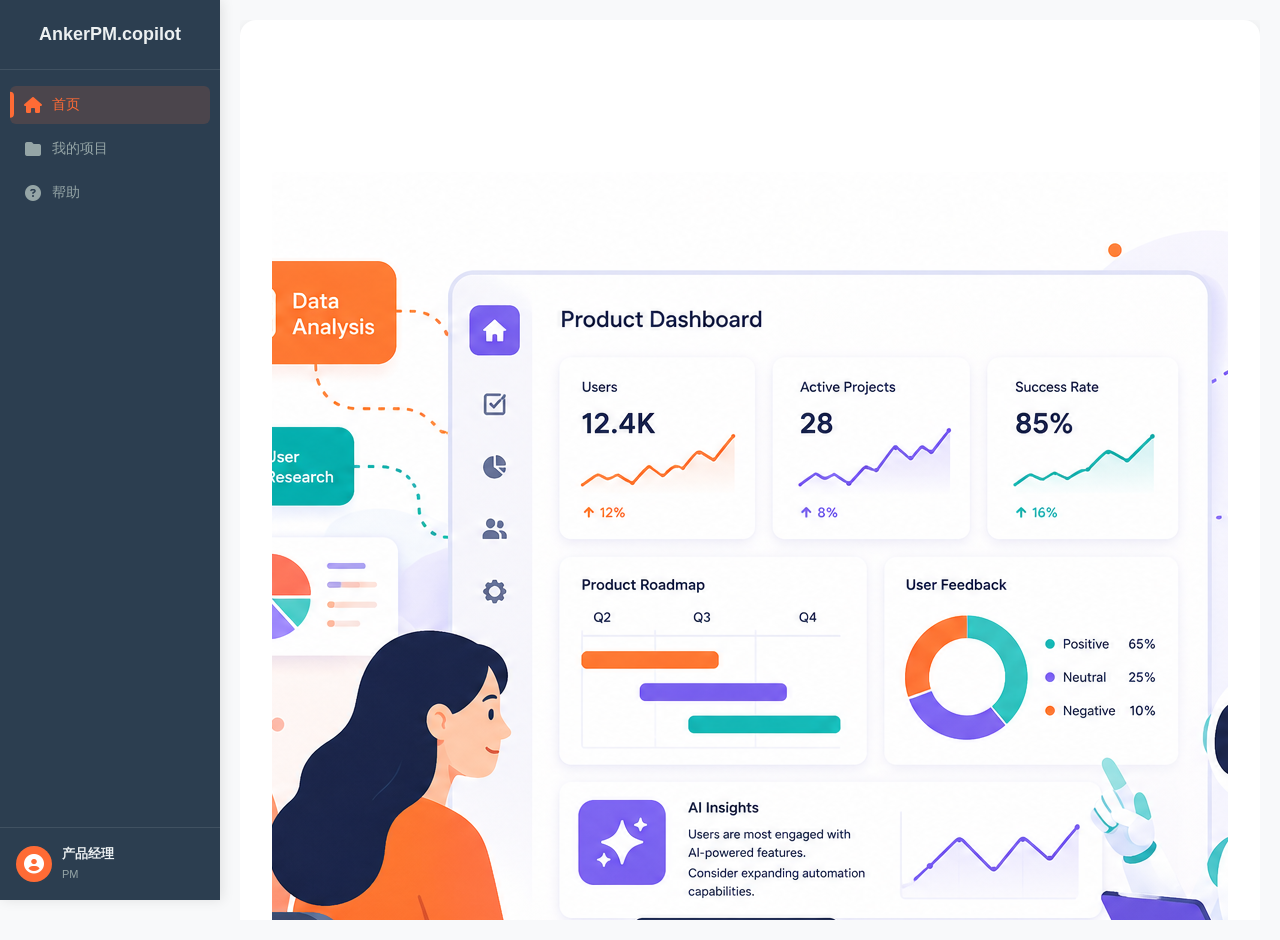
==== commit 38a6dd80: "feat: 首页Hero区域重大改版 + 主要功能模块 ## Hero区域改版 - 左右布局：左侧文字 + 右侧插图 - 删除视频背景，改为浅色渐变背景 - 超大号标题：240px，橙紫渐变色 - 副" ====
--- a/index.html
+++ b/index.html
@@ -61,21 +61,15 @@
         <!-- ==================== 页面1：首页 ==================== -->
         <div class="page-content" id="page-home">
             <!-- Hero区域 -->
-            <!-- Hero区域 - 视频背景版本 -->
+            <!-- Hero区域 - 左右布局 -->
             <section class="hero-section-v2">
-                <!-- 视频背景 -->
-                <video class="hero-bg-video" autoplay muted loop playsinline>
-                    <source src="images/hero-bg-video.mp4" type="video/mp4">
-                </video>
-
-                <!-- 遮罩层 -->
-                <div class="hero-video-overlay"></div>
-
-                <!-- 内容居中 -->
-                <div class="hero-content-center">
+                <div class="hero-content-left">
                     <h1 class="hero-title-large">AnkerPM.copilot</h1>
                     <p class="hero-subtitle-line">基于飞书生态的多 Agent 消费电子新品规划系统</p>
                     <p class="hero-subtitle-line">串联「信息采集 → AI 分析 → PM 共创 → 方案生成」全流程</p>
+                </div>
+                <div class="hero-image-right">
+                    <img src="images/hero-illustration.png" alt="AnkerPM.copilot" class="hero-illustration">
                 </div>
             </section>
 
@@ -2219,5 +2213,6 @@
     </div>
 
     <script src="js/main.js"></script>
+    <script src="js/orbit-scroll.js"></script>
 </body>
 </html>
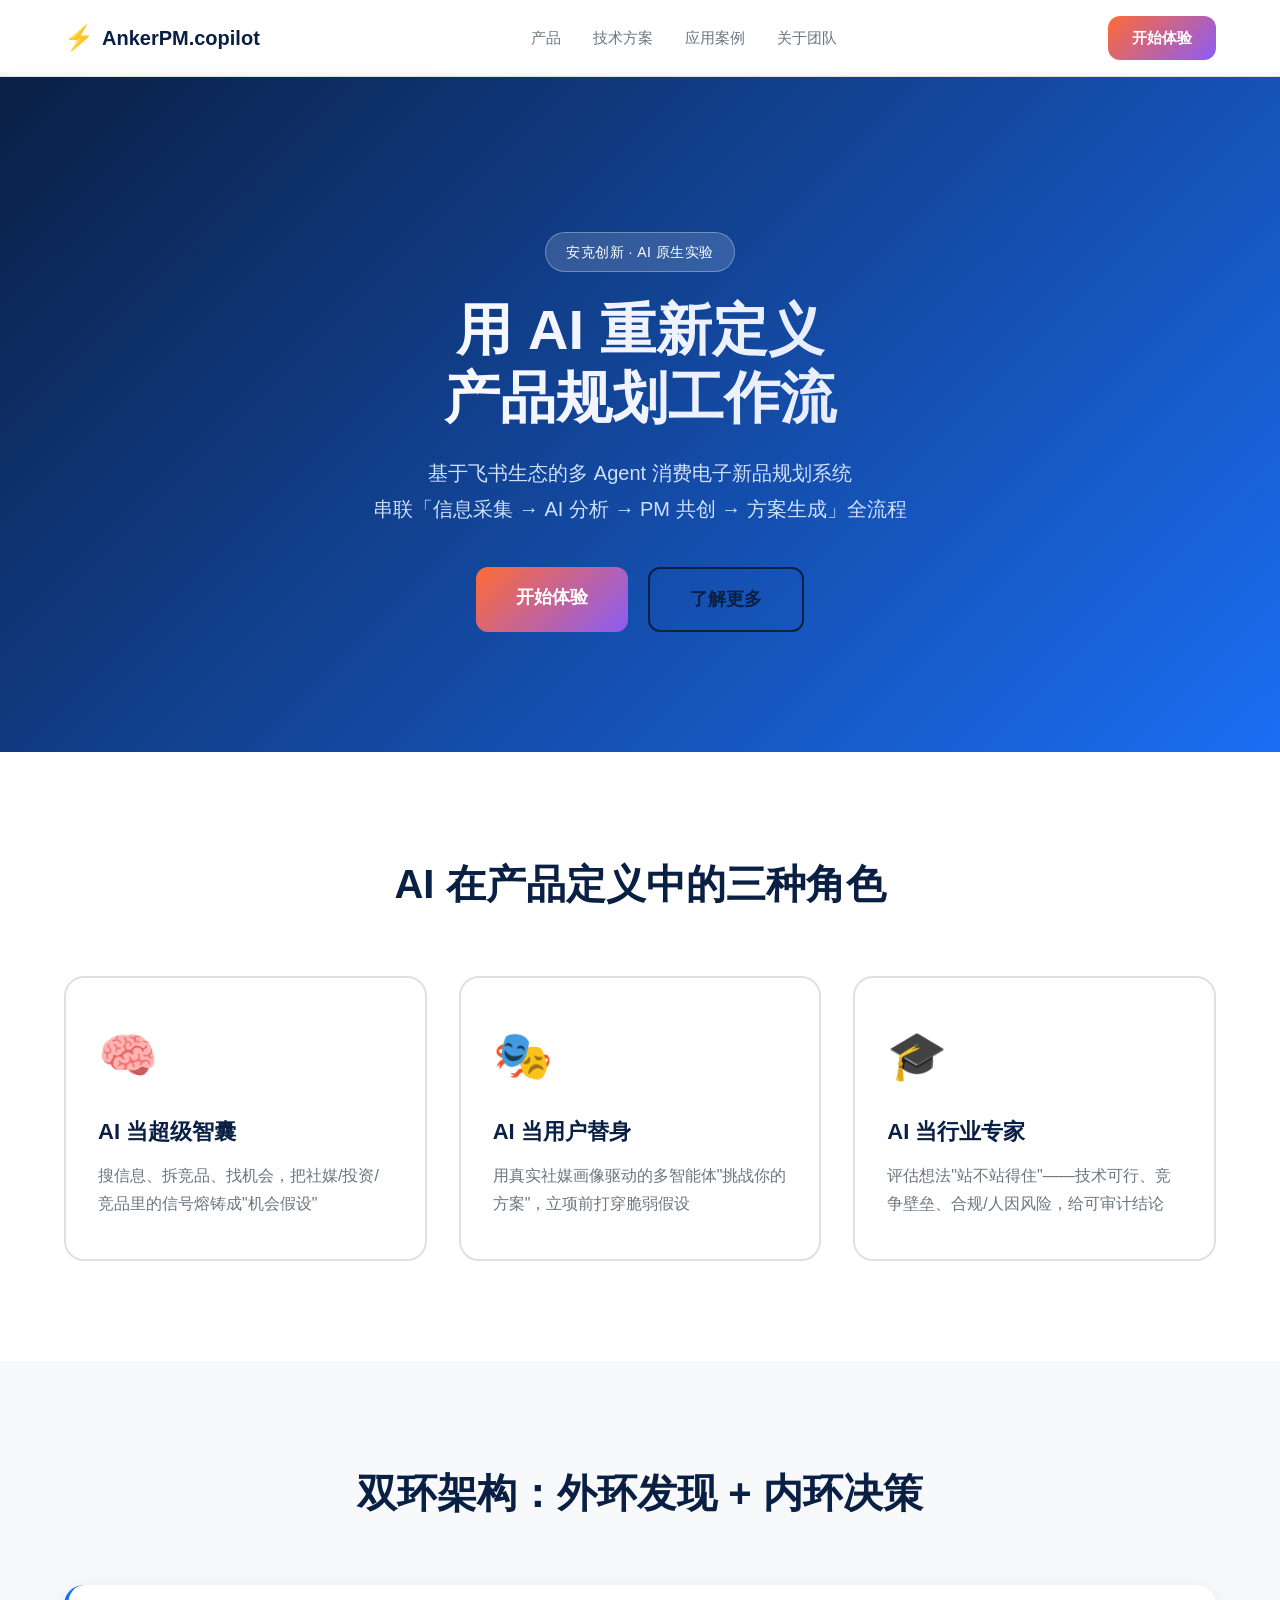
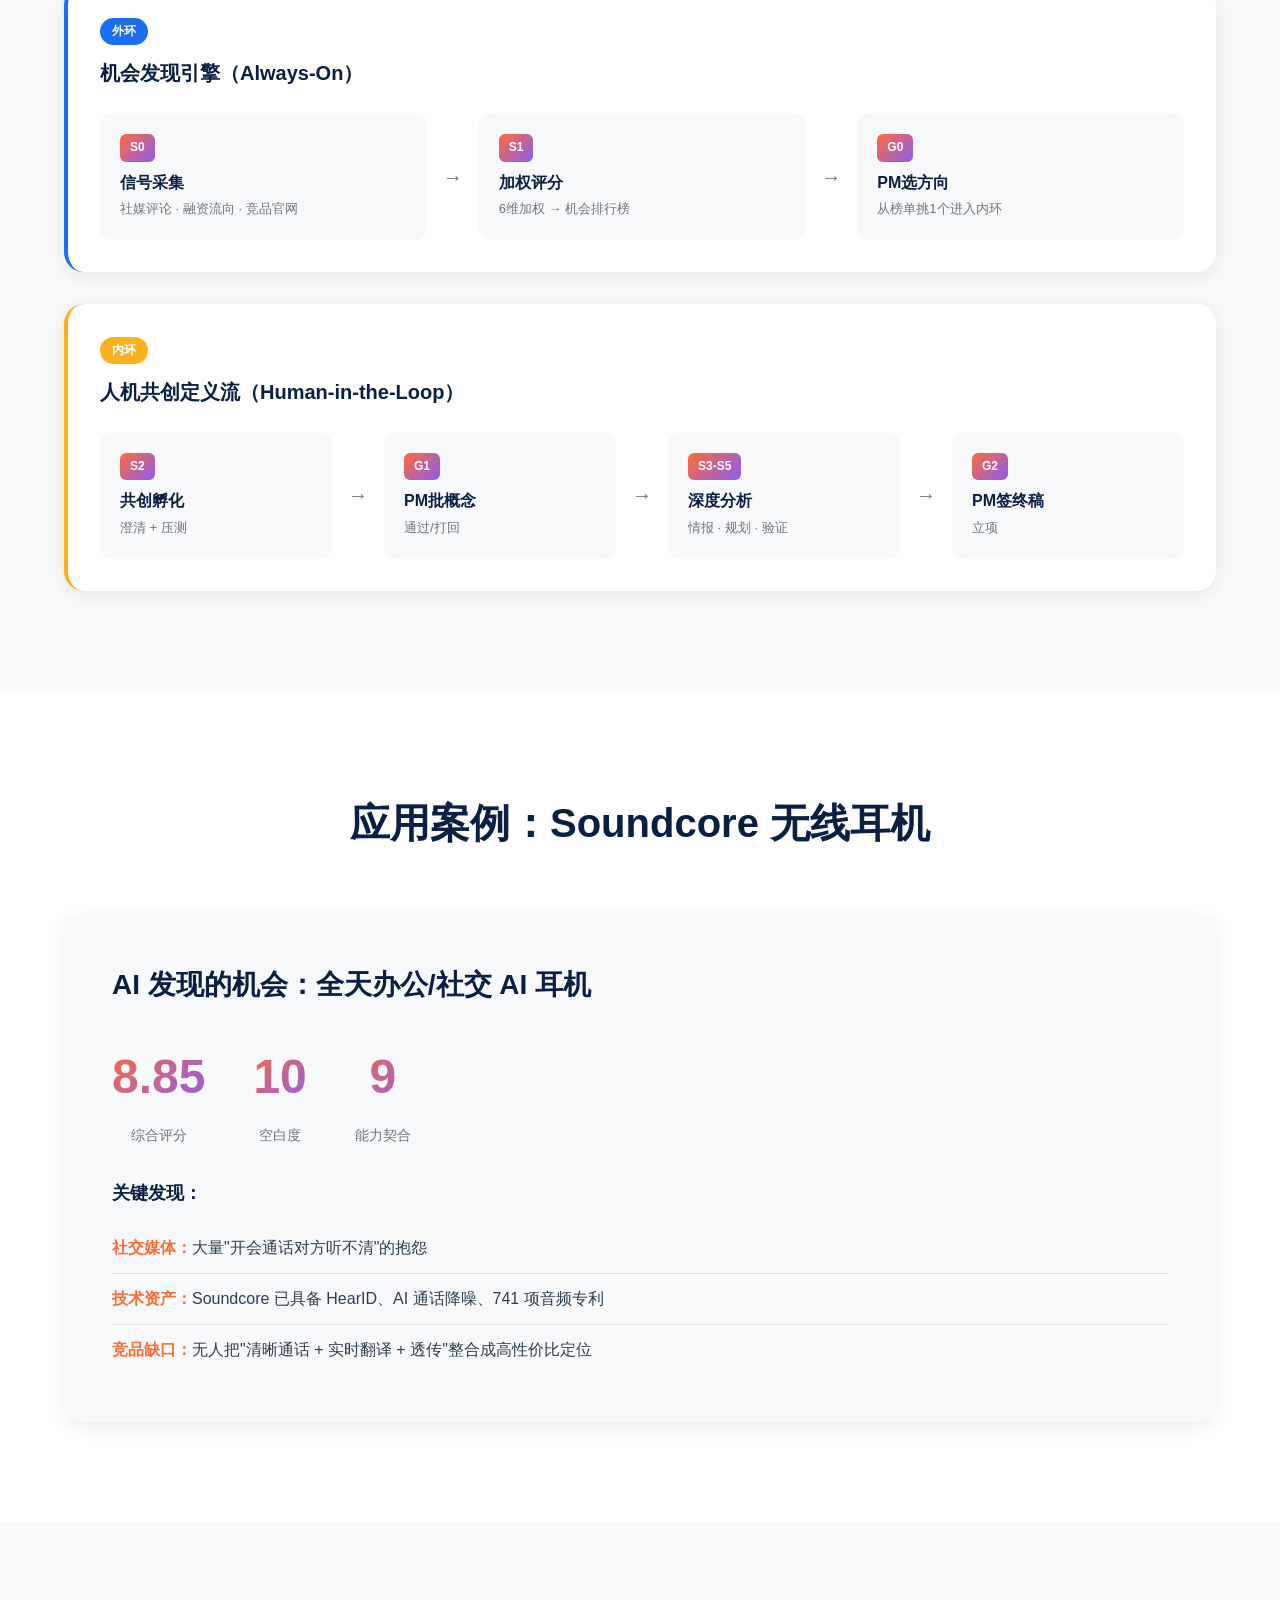
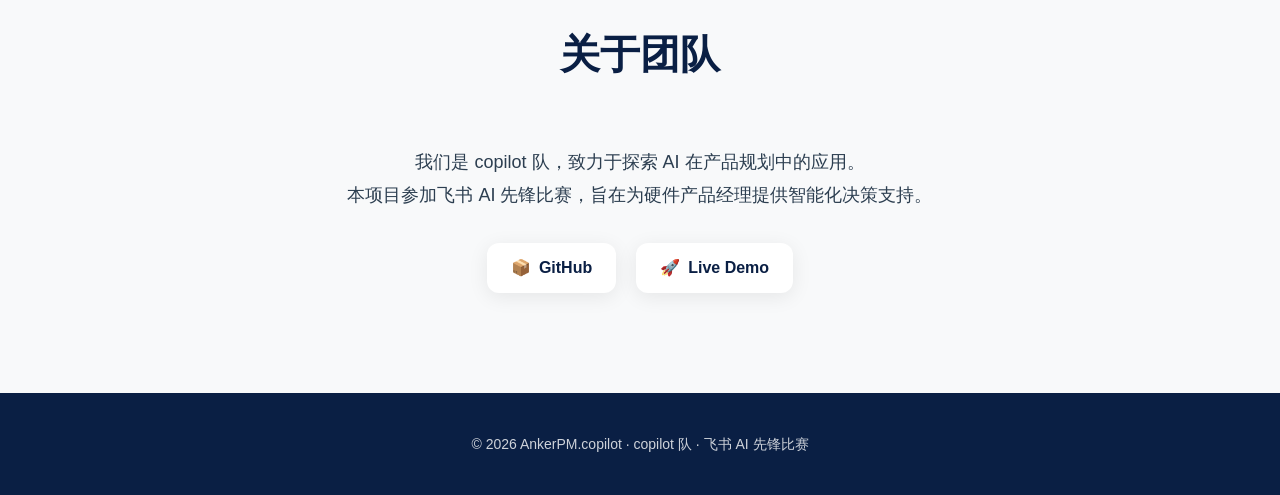
==== commit affb0c80: "feat: v2.0 架构重构 - 实现双环架构和现代化设计 - ✨ 全新架构：外环机会发现 + 内环人机共创 - 🎨 现代化设计：橙紫渐变 + 卡片式布局 - 📱 响应式设计：支持移动端和桌面端 -" ====
--- a/index.html
+++ b/index.html
@@ -3,2216 +3,211 @@
 <head>
     <meta charset="UTF-8">
     <meta name="viewport" content="width=device-width, initial-scale=1.0">
-    <title>AI产品经理工作台</title>
+    <title>AnkerPM.copilot - AI原生产品规划工作台</title>
     <link rel="stylesheet" href="css/style.css">
-    <link rel="stylesheet" href="css/sidebar-layout.css">
-    <link rel="stylesheet" href="css/animations.css">
-    <!-- <link rel="stylesheet" href="css/hero-v1.css"> -->
-    <link rel="stylesheet" href="css/hero-v2.css">
-    <!-- <link rel="stylesheet" href="css/hero-v3.css"> -->
-    <link rel="stylesheet" href="https://cdnjs.cloudflare.com/ajax/libs/font-awesome/6.4.0/css/all.min.css">
-    <script src="js/data.js"></script>
 </head>
 <body>
-    <div class="container">
-        <!-- 全局顶部导航栏 -->
-        <!-- 左右布局容器 -->
-        <div class="app-container">
-            <!-- 左侧边栏 -->
-            <aside class="sidebar">
-                <!-- Logo区域 -->
-                <div class="sidebar-logo">
-                    <span class="logo-text">AnkerPM.copilot</span>
-                </div>
-
-                <!-- 主导航 -->
-                <nav class="sidebar-nav">
-                    <button class="sidebar-nav-item active" data-page="home">
-                        <i class="fas fa-home"></i>
-                        <span>首页</span>
-                    </button>
-                    <button class="sidebar-nav-item" data-page="projects">
-                        <i class="fas fa-folder"></i>
-                        <span>我的项目</span>
-                    </button>
-                    <button class="sidebar-nav-item" data-page="help">
-                        <i class="fas fa-question-circle"></i>
-                        <span>帮助</span>
-                    </button>
-                </nav>
-
-                <!-- 用户信息 -->
-                <div class="sidebar-user">
-                    <div class="user-avatar">
-                        <i class="fas fa-user-circle"></i>
-                    </div>
-                    <div class="user-info">
-                        <div class="user-name">产品经理</div>
-                        <div class="user-role">PM</div>
-                    </div>
-                </div>
-            </aside>
-
-            <!-- 主内容区 -->
-            <main class="main-content">
-
-        <!-- 旧的导航栏（删除） -->
-
-        <!-- ==================== 页面1：首页 ==================== -->
-        <div class="page-content" id="page-home">
-            <!-- Hero区域 -->
-            <!-- Hero区域 - 左右布局 -->
-            <section class="hero-section-v2">
-                <div class="hero-content-left">
-                    <h1 class="hero-title-large">AnkerPM.copilot</h1>
-                    <p class="hero-subtitle-line">基于飞书生态的多 Agent 消费电子新品规划系统</p>
-                    <p class="hero-subtitle-line">串联「信息采集 → AI 分析 → PM 共创 → 方案生成」全流程</p>
-                </div>
-                <div class="hero-image-right">
-                    <img src="images/hero-illustration.png" alt="AnkerPM.copilot" class="hero-illustration">
-                </div>
-            </section>
-
-            <!-- 主要功能模块 -->
-            <section class="features-section">
-                <h2 class="section-heading">主要功能</h2>
-                <div class="features-grid">
-                    <div class="feature-card">
-                        <div class="feature-number">1</div>
-                        <h3 class="feature-title">持续监测用户真实声音</h3>
-                        <div class="feature-content">
-                            <p class="feature-label">痛点</p>
-                            <p class="feature-text">用户/潜在用户需求信息碎片化，无法及时洞察潜在商机。</p>
-                            <p class="feature-label">解决方案</p>
-                            <p class="feature-text">抓社媒 / 电商 / 调研零散反馈，自动聚类主题、量化情绪、识别潜在需求。</p>
-                        </div>
-                    </div>
-
-                    <div class="feature-card">
-                        <div class="feature-number">2</div>
-                        <h3 class="feature-title">动态捕捉行业增量信号</h3>
-                        <div class="feature-content">
-                            <p class="feature-label">痛点</p>
-                            <p class="feature-text">市场变动频繁，风口与泡沫齐飞。</p>
-                            <p class="feature-label">解决方案</p>
-                            <p class="feature-text">监控资金流向、竞品动作、行业报告，定位"有需求、没产品"的空白带。</p>
-                        </div>
-                    </div>
-
-                    <div class="feature-card">
-                        <div class="feature-number">3</div>
-                        <h3 class="feature-title">五维评分体系</h3>
-                        <div class="feature-content">
-                            <p class="feature-label">痛点</p>
-                            <p class="feature-text">新品策划决策因素复杂，找"最优解"需多方掂旋。</p>
-                            <p class="feature-label">解决方案</p>
-                            <p class="feature-text">综合计算新品 Idea 的市场吸引力、用户需求、产品可行性、商业价值、风险等级。</p>
-                        </div>
-                    </div>
-
-                    <div class="feature-card">
-                        <div class="feature-number">4</div>
-                        <h3 class="feature-title">PM 全程有最高权重</h3>
-                        <div class="feature-content">
-                            <p class="feature-label">痛点</p>
-                            <p class="feature-text">纯 AI 工作流缺少人类产品经理的经验判断，方案可行性差。</p>
-                            <p class="feature-label">解决方案</p>
-                            <p class="feature-text">PM 可在任意环节介入，提交"直觉/经验"参数，随时为当前的方案纠偏。</p>
-                        </div>
-                    </div>
-                </div>
-            </section>
-
-            <!-- 开场引导页 -->
-            <section class="intro-section" id="introSection">
-            <div class="intro-card">
-                <h2 class="intro-title">硬件产品经理的新品决策困境</h2>
-
-                <div class="pain-points">
-                    <div class="pain-point">
-                        <div class="pain-content">
-                            <h3 class="pain-title">信息分散在多个渠道</h3>
-                            <p class="pain-desc">用户评论、行业报告、竞品动态...<br>手工整理耗时长，难以系统化</p>
-                        </div>
-                    </div>
-
-                    <div class="pain-point">
-                        <div class="pain-content">
-                            <h3 class="pain-title">决策因素复杂，容易遗漏</h3>
-                            <p class="pain-desc">市场、用户、技术、成本、风险...<br>如何权衡？经验 vs 数据？</p>
-                        </div>
-                    </div>
-
-                    <div class="pain-point">
-                        <div class="pain-content">
-                            <h3 class="pain-title">AI分析结果难以融入PM经验</h3>
-                            <p class="pain-desc">数据说一套，直觉说一套<br>如何实现真正的人机协作？</p>
-                        </div>
-                    </div>
-                </div>
-            </div>
-
-            <!-- 核心价值 -->
-            <div class="value-section">
-                <h2 class="section-heading">我们的解决方案</h2>
-                <div class="value-grid">
-                    <div class="value-card">
-                        <h3 class="value-title">信息源协同</h3>
-                        <p class="value-desc">自动采集和整合用户反馈、行业数据、竞品信息、成本数据、供应链信息等多维信息源，建立统一的信息库</p>
-                    </div>
-                    <div class="value-card">
-                        <h3 class="value-title">量化决策框架</h3>
-                        <p class="value-desc">将决策分解为五个维度（市场吸引力、用户需求强度、产品可行性、商业价值、风险等级），每个维度都有具体的量化指标</p>
-                    </div>
-                    <div class="value-card">
-                        <h3 class="value-title">AI驱动分析</h3>
-                        <p class="value-desc">利用NLP、数据分析等AI技术，自动进行情感分析、关键词提取、主题聚类、评分计算等工作</p>
-                    </div>
-                    <div class="value-card">
-                        <h3 class="value-title">人机协作</h3>
-                        <p class="value-desc">产品经理可以通过评论、权重调整、场景选择等方式将自己的品味和直觉集成到AI分析中</p>
-                    </div>
-                </div>
-            </div>
-
-            <!-- 核心价值对比 -->
-            <div class="benefits-section">
-                <h2 class="section-heading">核心价值</h2>
-                <div class="benefits-grid">
-                    <div class="benefit-item">
-                        <h3 class="benefit-title">决策科学性</h3>
-                        <p class="benefit-desc">基于多维数据的量化框架，减少主观偏差，提高决策的可重复性和可追踪性</p>
-                    </div>
-                    <div class="benefit-item">
-                        <h3 class="benefit-title">决策效率</h3>
-                        <p class="benefit-desc">自动化的信息采集和分析，减少产品经理的重复性工作，大幅缩短决策周期</p>
-                    </div>
-                    <div class="benefit-item">
-                        <h3 class="benefit-title">决策质量</h3>
-                        <p class="benefit-desc">系统化的信息整合和风险评估，帮助发现遗漏的因素和潜在风险</p>
-                    </div>
-                    <div class="benefit-item">
-                        <h3 class="benefit-title">组织学习</h3>
-                        <p class="benefit-desc">积累历史决策数据，建立可持续优化的决策模型，形成组织的产品规划知识库</p>
-                    </div>
-                </div>
-            </div>
-
-            <!-- 工作流程 -->
-            <div class="workflow-overview-section">
-                <h2 class="section-heading">工作流程</h2>
-                <div class="workflow-steps-new">
-                    <div class="workflow-step-card">
-                        <div class="workflow-step-icon">
-                            <img src="images/icon-data-collection.png" alt="信息收集">
-                        </div>
-                        <div class="workflow-step-number">1</div>
-                        <h3 class="workflow-step-title">信息收集与整合</h3>
-                        <p class="workflow-step-desc">自动采集社交媒体、电商评价、行业报告等多源数据，手动导入BOM成本和供应链信息</p>
-                        <div class="workflow-step-arrow">
-                            <i class="fas fa-arrow-down"></i>
-                        </div>
-                    </div>
-
-                    <div class="workflow-step-card">
-                        <div class="workflow-step-icon">
-                            <img src="images/icon-ai-analysis.png" alt="AI分析">
-                        </div>
-                        <div class="workflow-step-number">2</div>
-                        <h3 class="workflow-step-title">AI分析与量化评分</h3>
-                        <p class="workflow-step-desc">NLP情感分析、关键词提取、主题聚类，计算五维度评分和风险评估</p>
-                        <div class="workflow-step-arrow">
-                            <i class="fas fa-arrow-down"></i>
-                        </div>
-                    </div>
-
-                    <div class="workflow-step-card">
-                        <div class="workflow-step-icon">
-                            <img src="images/icon-collaboration.png" alt="人机协作">
-                        </div>
-                        <div class="workflow-step-number">3</div>
-                        <h3 class="workflow-step-title">PM审视与品味集成</h3>
-                        <p class="workflow-step-desc">产品经理添加专业评论、调整权重、选择决策场景，融入经验判断</p>
-                        <div class="workflow-step-arrow">
-                            <i class="fas fa-arrow-down"></i>
-                        </div>
-                    </div>
-
-                    <div class="workflow-step-card">
-                        <div class="workflow-step-icon">
-                            <img src="images/icon-decision.png" alt="决策生成">
-                        </div>
-                        <div class="workflow-step-number">4</div>
-                        <h3 class="workflow-step-title">决策与方案生成</h3>
-                        <p class="workflow-step-desc">综合评分、生成决策建议、自动生成多套产品方案并对比分析</p>
-                    </div>
-                </div>
-            </div>
-
-            <!-- CTA按钮 -->
-            <div class="cta-section">
-                <button class="cta-button" id="ctaButton">
-                    <i class="fas fa-rocket"></i>
-                    <span>立即开始</span>
-                </button>
-            </div>
-        </div>
-
-        <!-- ==================== 帮助页面 ==================== -->
-        <div class="page-content" id="page-help" style="display: none;">
-            <h2 class="page-title">帮助中心</h2>
-
-            <!-- 快速开始 -->
-            <div class="help-section">
-                <h3 class="help-section-title">🚀 快速开始</h3>
-                <div class="help-content">
-                    <div class="help-step">
-                        <div class="help-step-number">1</div>
-                        <div class="help-step-content">
-                            <h4>创建新项目</h4>
-                            <p>点击"我的项目"页面右上角的"新建项目"按钮，填写项目基本信息（项目名称、产品类型、目标价格、决策场景）。</p>
-                        </div>
-                    </div>
-                    <div class="help-step">
-                        <div class="help-step-number">2</div>
-                        <div class="help-step-content">
-                            <h4>信息协同</h4>
-                            <p>系统会自动采集用户反馈、行业数据、竞品信息。您也可以手动上传BOM成本、供应链评估等硬件特有数据。</p>
-                        </div>
-                    </div>
-                    <div class="help-step">
-                        <div class="help-step-number">3</div>
-                        <div class="help-step-content">
-                            <h4>查看AI分析</h4>
-                            <p>AI会自动进行NLP情感分析、主题聚类、关键发现提取，帮助您全面理解市场、用户需求和风险。</p>
-                        </div>
-                    </div>
-                    <div class="help-step">
-                        <div class="help-step-number">4</div>
-                        <div class="help-step-content">
-                            <h4>人机协作决策</h4>
-                            <p>查看五维详细评分，输入您的直觉评分和专业判断，系统会结合AI和人工评分生成综合建议。</p>
-                        </div>
-                    </div>
-                    <div class="help-step">
-                        <div class="help-step-number">5</div>
-                        <div class="help-step-content">
-                            <h4>导出文档</h4>
-                            <p>一键生成专业的产品决策报告，支持Word、PDF、Excel、Markdown等多种格式。</p>
-                        </div>
-                    </div>
-                </div>
-            </div>
-
-            <!-- 常见问题 -->
-            <div class="help-section">
-                <h3 class="help-section-title">❓ 常见问题</h3>
-                <div class="help-content">
-                    <div class="faq-item">
-                        <h4 class="faq-question">Q: 数据采集需要多长时间？</h4>
-                        <p class="faq-answer">A: 根据数据源数量和复杂度，通常需要5-15分钟。用户反馈和行业报告采集较快，竞品数据采集可能需要更长时间。</p>
-                    </div>
-                    <div class="faq-item">
-                        <h4 class="faq-question">Q: 五维评分是如何计算的？</h4>
-                        <p class="faq-answer">A: 每个维度由多个子指标组成，通过加权计算得出。例如市场吸引力=市场规模(35%)+增长速度(30%)+竞争强度(35%)。</p>
-                    </div>
-                    <div class="faq-item">
-                        <h4 class="faq-question">Q: 我的直觉评分占比多少？</h4>
-                        <p class="faq-answer">A: 综合评分 = AI五维评分(60%) + PM直觉评分(30%) + 决策场景调整(10%)。您的专业判断在最终决策中占重要比重。</p>
-                    </div>
-                    <div class="faq-item">
-                        <h4 class="faq-question">Q: 支持哪些产品类型？</h4>
-                        <p class="faq-answer">A: 目前支持智能硬件、消费电子、IoT设备等硬件产品。软件产品和服务类产品的支持正在开发中。</p>
-                    </div>
-                    <div class="faq-item">
-                        <h4 class="faq-question">Q: 数据安全吗？</h4>
-                        <p class="faq-answer">A: 所有数据采用加密存储和传输，仅您本人可以访问。BOM成本等敏感数据不会被用于训练AI模型。</p>
-                    </div>
-                </div>
-            </div>
-
-            <!-- 功能说明 -->
-            <div class="help-section">
-                <h3 class="help-section-title">📖 功能说明</h3>
-                <div class="help-features">
-                    <div class="help-feature-card">
-                        <i class="fas fa-database"></i>
-                        <h4>信息协同</h4>
-                        <p>自动采集多源数据，手动补充专有信息，建立完整的决策数据基础。</p>
-                    </div>
-                    <div class="help-feature-card">
-                        <i class="fas fa-brain"></i>
-                        <h4>AI分析</h4>
-                        <p>NLP情感分析、主题聚类、关键词提取，AI帮您从海量数据中提炼洞察。</p>
-                    </div>
-                    <div class="help-feature-card">
-                        <i class="fas fa-balance-scale"></i>
-                        <h4>人机协作</h4>
-                        <p>AI提供客观评分，您融入专业判断，人机结合做出更好的决策。</p>
-                    </div>
-                    <div class="help-feature-card">
-                        <i class="fas fa-file-alt"></i>
-                        <h4>文档输出</h4>
-                        <p>自动生成专业决策报告，支持多种格式，可随时导出和分享。</p>
-                    </div>
-                </div>
-            </div>
-
-            <!-- 联系支持 -->
-            <div class="help-section">
-                <h3 class="help-section-title">💬 联系支持</h3>
-                <div class="help-content">
-                    <div class="contact-info">
-                        <div class="contact-item">
-                            <i class="fas fa-envelope"></i>
-                            <span>邮箱：support@aipm.example.com</span>
-                        </div>
-                        <div class="contact-item">
-                            <i class="fas fa-comments"></i>
-                            <span>在线客服：工作日 9:00-18:00</span>
-                        </div>
-                        <div class="contact-item">
-                            <i class="fas fa-book"></i>
-                            <span>详细文档：查看完整使用手册</span>
-                        </div>
-                    </div>
-                </div>
-            </div>
-        </div>
-
-        <!-- ==================== 页面2：我的项目 ==================== -->
-        <div class="page-content" id="page-projects" style="display: none;">
-            <!-- 新建项目按钮（独立） -->
-            <div class="new-project-section">
-                <button class="primary-button new-project-btn" id="newProjectBtn">
-                    <i class="fas fa-plus"></i>
-                    <span>新建项目</span>
-                </button>
-            </div>
-
-            <!-- 我的项目标题 -->
-            <h2 class="page-title">我的项目</h2>
-
-            <!-- 项目列表 -->
-            <div class="projects-list">
-                <div class="project-list-item">
-                    <div class="project-list-info">
-                        <h3 class="project-list-name">开放式耳机-运动款</h3>
-                        <p class="project-list-id">PRJ001</p>
-                    </div>
-                    <span class="project-list-status completed">分析完成</span>
-                    <span class="project-list-time">2024-07-15</span>
-                    <button class="btn-view">查看详情</button>
-                </div>
-                <div class="project-list-item">
-                    <div class="project-list-info">
-                        <h3 class="project-list-name">快充充电器-100W</h3>
-                        <p class="project-list-id">PRJ002</p>
-                    </div>
-                    <span class="project-list-status completed">分析完成</span>
-                    <span class="project-list-time">2024-07-14</span>
-                    <button class="btn-view">查看详情</button>
-                </div>
-                <div class="project-list-item">
-                    <div class="project-list-info">
-                        <h3 class="project-list-name">便携智能音箱</h3>
-                        <p class="project-list-id">PRJ003</p>
-                    </div>
-                    <span class="project-list-status completed">分析完成</span>
-                    <span class="project-list-time">2024-07-13</span>
-                    <button class="btn-view">查看详情</button>
-                </div>
-            </div>
-        </div>
-
-        <!-- ==================== 页面3：新建项目 ==================== -->
-        <div class="page-content" id="page-newproject" style="display: none;">
-            <div class="page-header-with-back">
-                <button class="btn-back-simple" id="backToProjectsFromNew">
-                    <i class="fas fa-arrow-left"></i>
-                    <span>返回项目列表</span>
-                </button>
-            </div>
-            <h2 class="page-title">新建产品决策项目</h2>
-
-        <!-- 项目选择区 -->
-        <section class="project-selector-card" id="projectSelector">
-            <div class="selector-form">
-                <!-- 基础信息 -->
-                <div class="form-section">
-                    <h4 class="form-section-title">基础信息</h4>
-
-                    <div class="form-row">
-                        <label class="form-label">产品品类 <span class="required">*</span></label>
-                        <select class="form-select" id="categorySelect">
-                            <option value="PRJ001">开放式耳机</option>
-                            <option value="PRJ002">快充充电器</option>
-                            <option value="PRJ003">智能音箱</option>
-                        </select>
-                        <p class="form-hint">💡 当前为演示版本，仅提供3个预设品类。实际产品将支持自由输入任意品类，系统会通过NLP技术自动识别行业属性并匹配相应的分析模型。</p>
-                    </div>
-
-                    <div class="form-row">
-                        <label class="form-label">您的产品构想 <span class="required">*</span></label>
-                        <textarea class="form-textarea" id="productIdea" rows="3" placeholder="请描述您的产品定位、目标用户、核心功能等..."></textarea>
-                        <p class="form-hint">建议包括：目标用户、使用场景、核心卖点</p>
-                    </div>
-                </div>
-
-                <!-- 市场背景 -->
-                <div class="form-section">
-                    <h4 class="form-section-title">市场背景 <span class="optional">选填</span></h4>
-
-                    <div class="form-row">
-                        <label class="form-label">目标市场</label>
-                        <input type="text" class="form-input" placeholder="例如：国内运动耳机市场、海外健身人群..." value="">
-                    </div>
-
-                    <div class="form-row">
-                        <label class="form-label">主要竞品</label>
-                        <input type="text" class="form-input" placeholder="例如：Sony、Bose、华为..." value="">
-                    </div>
-
-                    <div class="form-row">
-                        <label class="form-label">市场趋势观察</label>
-                        <textarea class="form-textarea" rows="2" placeholder="例如：开放式耳机增长迅速，用户关注健康和安全..."></textarea>
-                    </div>
-                </div>
-
-                <!-- 技术背景 -->
-                <div class="form-section">
-                    <h4 class="form-section-title">技术背景 <span class="optional">选填</span></h4>
-
-                    <div class="form-row">
-                        <label class="form-label">核心技术优势</label>
-                        <textarea class="form-textarea" rows="2" placeholder="例如：我们有降噪专利、供应链优势、独家芯片方案..."></textarea>
-                    </div>
-
-                    <div class="form-row">
-                        <label class="form-label">技术限制或挑战</label>
-                        <textarea class="form-textarea" rows="2" placeholder="例如：电池续航难以突破、成本控制压力大..."></textarea>
-                    </div>
-                </div>
-
-                <!-- 决策设置 -->
-                <div class="form-section">
-                    <h4 class="form-section-title">决策设置</h4>
-
-                    <div class="form-row">
-                        <label class="form-label">决策紧急程度</label>
-                        <div class="radio-group">
-                            <label class="radio-label">
-                                <input type="radio" name="urgency" value="explore">
-                                <span class="radio-text">
-                                    <strong>探索期</strong>
-                                    <span class="radio-desc">可慢慢分析，深入调研</span>
-                                </span>
-                            </label>
-                            <label class="radio-label">
-                                <input type="radio" name="urgency" value="plan" checked>
-                                <span class="radio-text">
-                                    <strong>规划期</strong>
-                                    <span class="radio-desc">1-2周内需要决策</span>
-                                </span>
-                            </label>
-                            <label class="radio-label">
-                                <input type="radio" name="urgency" value="urgent">
-                                <span class="radio-text">
-                                    <strong>紧急期</strong>
-                                    <span class="radio-desc">本周内要结果</span>
-                                </span>
-                            </label>
-                        </div>
-                    </div>
-
-                    <div class="form-row">
-                        <label class="form-label">期望AI重点关注</label>
-                        <div class="checkbox-group">
-                            <label class="checkbox-label">
-                                <input type="checkbox" checked>
-                                <span>用户需求洞察</span>
-                            </label>
-                            <label class="checkbox-label">
-                                <input type="checkbox" checked>
-                                <span>竞品对比分析</span>
-                            </label>
-                            <label class="checkbox-label">
-                                <input type="checkbox">
-                                <span>成本可行性</span>
-                            </label>
-                            <label class="checkbox-label">
-                                <input type="checkbox">
-                                <span>风险预警</span>
-                            </label>
-                        </div>
-                    </div>
-                </div>
-
-                <button class="analyze-button" id="analyzeButton">
-                    <span class="button-icon">🚀</span>
-                    <span class="button-text">创建项目并开始分析</span>
-                </button>
-            </div>
-        </section>
-        </div>
-
-        <!-- ==================== 页面4：项目详情（带侧边栏） ==================== -->
-        <div class="page-content project-detail-page" id="page-projectdetail" style="display: none;">
-            <!-- 顶部面包屑导航 -->
-            <div class="project-header">
-                <button class="btn-back-inline" id="backToProjects">
-                    <i class="fas fa-arrow-left"></i>
-                    <span>返回项目列表</span>
-                </button>
-                <div class="project-title-section">
-                    <div class="project-icon-small">开</div>
-                    <div class="project-info-inline">
-                        <h2 class="project-name-header">开放式耳机-运动款</h2>
-                        <div class="project-meta-header">
-                            <span class="meta-tag">PRJ001</span>
-                            <span class="meta-tag">创建于 2024-07-15</span>
-                            <span class="meta-tag success">分析完成</span>
-                        </div>
-                    </div>
-                </div>
-            </div>
-
-            <!-- Tab导航 -->
-            <div class="project-tabs">
-                <button class="tab-nav-item active" data-tab="overview">
-                    <i class="fas fa-chart-line"></i>
-                    <span>概览</span>
-                </button>
-                <button class="tab-nav-item" data-tab="datasync">
-                    <i class="fas fa-database"></i>
-                    <span>信息协同</span>
-                </button>
-                <button class="tab-nav-item" data-tab="analysis">
-                    <i class="fas fa-brain"></i>
-                    <span>AI分析</span>
-                </button>
-                <button class="tab-nav-item" data-tab="decision">
-                    <i class="fas fa-balance-scale"></i>
-                    <span>人机协作决策</span>
-                </button>
-                <button class="tab-nav-item" data-tab="document">
-                    <i class="fas fa-file-alt"></i>
-                    <span>文档输出</span>
-                </button>
-            </div>
-
-            <!-- Tab内容区 -->
-            <div class="project-content">
-                <!-- 概览标签页 -->
-                <div class="tab-content active" id="tab-overview">
-                    <h2 class="content-title">项目概览</h2>
-
-                    <!-- 项目基本信息 -->
-                    <div class="overview-project-info">
-                        <div class="overview-info-left">
-                            <div class="project-icon-large">开</div>
-                        </div>
-                        <div class="overview-info-right">
-                            <h3 class="project-name-large">开放式耳机-运动款</h3>
-                            <div class="project-meta-row">
-                                <span class="meta-item"><i class="fas fa-tag"></i> PRJ001</span>
-                                <span class="meta-item"><i class="fas fa-calendar"></i> 创建于 2024-07-15</span>
-                                <span class="meta-item"><i class="fas fa-user"></i> 产品经理</span>
-                            </div>
-                            <div class="project-status-large">
-                                <span class="status-badge-large success">分析完成</span>
-                                <span class="status-badge-large">有条件推荐</span>
-                            </div>
-                        </div>
-                    </div>
-
-                    <!-- 关键指标 -->
-                    <h3 class="section-subtitle" style="margin-top: 32px;">关键指标</h3>
-                    <div class="overview-metrics">
-                        <div class="metric-card">
-                            <div class="metric-icon">📊</div>
-                            <div class="metric-content">
-                                <div class="metric-label">数据采集完成度</div>
-                                <div class="metric-value">85%</div>
-                                <div class="metric-detail">4,319条用户评论 + 15份行业报告</div>
-                            </div>
-                        </div>
-                        <div class="metric-card">
-                            <div class="metric-icon">🤖</div>
-                            <div class="metric-content">
-                                <div class="metric-label">AI分析状态</div>
-                                <div class="metric-value">已完成</div>
-                                <div class="metric-detail">NLP分析 + 主题聚类 + 情感分析</div>
-                            </div>
-                        </div>
-                        <div class="metric-card">
-                            <div class="metric-icon">⭐</div>
-                            <div class="metric-content">
-                                <div class="metric-label">综合评分</div>
-                                <div class="metric-value">3.4 / 5</div>
-                                <div class="metric-detail">AI评分 + PM直觉评分</div>
-                            </div>
-                        </div>
-                        <div class="metric-card">
-                            <div class="metric-icon">💰</div>
-                            <div class="metric-content">
-                                <div class="metric-label">推荐方案</div>
-                                <div class="metric-value">299元</div>
-                                <div class="metric-detail">大众款 | ROI 280%</div>
-                            </div>
-                        </div>
-                    </div>
-
-                    <!-- 工作流程进度 -->
-                    <h3 class="section-subtitle" style="margin-top: 32px;">工作流程进度</h3>
-                    <div class="workflow-progress">
-                        <div class="progress-step completed">
-                            <div class="step-icon">✓</div>
-                            <div class="step-content">
-                                <div class="step-title">信息协同</div>
-                                <div class="step-status">已完成</div>
-                            </div>
-                        </div>
-                        <div class="progress-connector completed"></div>
-                        <div class="progress-step completed">
-                            <div class="step-icon">✓</div>
-                            <div class="step-content">
-                                <div class="step-title">AI分析</div>
-                                <div class="step-status">已完成</div>
-                            </div>
-                        </div>
-                        <div class="progress-connector completed"></div>
-                        <div class="progress-step completed">
-                            <div class="step-icon">✓</div>
-                            <div class="step-content">
-                                <div class="step-title">人机协作决策</div>
-                                <div class="step-status">已完成</div>
-                            </div>
-                        </div>
-                        <div class="progress-connector"></div>
-                        <div class="progress-step">
-                            <div class="step-icon">4</div>
-                            <div class="step-content">
-                                <div class="step-title">文档输出</div>
-                                <div class="step-status">待处理</div>
-                            </div>
-                        </div>
-                    </div>
-
-                    <!-- 快速跳转 -->
-                    <h3 class="section-subtitle" style="margin-top: 32px;">快速跳转</h3>
-                    <div class="quick-links">
-                        <button class="quick-link-btn" data-tab="datasync">
-                            <i class="fas fa-database"></i>
-                            <span>查看数据源</span>
-                        </button>
-                        <button class="quick-link-btn" data-tab="analysis">
-                            <i class="fas fa-brain"></i>
-                            <span>查看AI分析</span>
-                        </button>
-                        <button class="quick-link-btn" data-tab="decision">
-                            <i class="fas fa-balance-scale"></i>
-                            <span>查看决策建议</span>
-                        </button>
-                        <button class="quick-link-btn" data-tab="document">
-                            <i class="fas fa-file-alt"></i>
-                            <span>导出文档</span>
-                        </button>
-                    </div>
-
-                    <!-- 最近活动 -->
-                    <h3 class="section-subtitle" style="margin-top: 32px;">最近活动</h3>
-                    <div class="recent-activities">
-                        <div class="activity-item">
-                            <div class="activity-time">2024-07-15 14:32</div>
-                            <div class="activity-content">
-                                <i class="fas fa-check-circle"></i>
-                                <span>AI分析完成，生成综合评分和决策建议</span>
-                            </div>
-                        </div>
-                        <div class="activity-item">
-                            <div class="activity-time">2024-07-15 14:15</div>
-                            <div class="activity-content">
-                                <i class="fas fa-database"></i>
-                                <span>数据采集完成，共采集4,319条用户评论</span>
-                            </div>
-                        </div>
-                        <div class="activity-item">
-                            <div class="activity-time">2024-07-15 10:23</div>
-                            <div class="activity-content">
-                                <i class="fas fa-plus-circle"></i>
-                                <span>项目创建成功</span>
-                            </div>
-                        </div>
-                    </div>
-                </div>
-
-                <!-- 信息协同标签页 -->
-                <div class="tab-content" id="tab-datasync">
-                    <h2 class="content-title">信息源协同 - 数据采集与整合</h2>
-
-                    <div class="datasync-intro">
-                        <p>系统正在从多个信息源自动采集和整合数据，您也可以上传补充资料。数据越完整，AI分析越准确。</p>
-                    </div>
-
-                    <!-- 用户反馈 -->
-                    <div class="datasync-category">
-                        <div class="category-header">
-                            <div class="category-icon">📱</div>
-                            <h3 class="category-title">用户反馈</h3>
-                            <span class="category-status completed">已完成</span>
-                        </div>
-                        <div class="data-sources">
-                            <div class="source-item">
-                                <div class="source-info">
-                                    <span class="source-name">小红书评论</span>
-                                    <div class="source-progress">
-                                        <div class="progress-bar">
-                                            <div class="progress-fill" style="width: 80%"></div>
-                                        </div>
-                                        <span class="progress-text">2,145条</span>
-                                    </div>
-                                </div>
-                                <span class="source-status completed">✓ 已完成</span>
-                                <button class="btn-view">查看采集内容</button>
-                            </div>
-                            <div class="source-item">
-                                <div class="source-info">
-                                    <span class="source-name">京东评价</span>
-                                    <div class="source-progress">
-                                        <div class="progress-bar">
-                                            <div class="progress-fill" style="width: 80%"></div>
-                                        </div>
-                                        <span class="progress-text">1,832条</span>
-                                    </div>
-                                </div>
-                                <span class="source-status completed">✓ 已完成</span>
-                                <button class="btn-view">查看采集内容</button>
-                            </div>
-                            <div class="source-item">
-                                <div class="source-info">
-                                    <span class="source-name">知乎讨论</span>
-                                    <div class="source-progress">
-                                        <div class="progress-bar">
-                                            <div class="progress-fill" style="width: 40%"></div>
-                                        </div>
-                                        <span class="progress-text">342条</span>
-                                    </div>
-                                </div>
-                                <span class="source-status inprogress">🔄 进行中</span>
-                                <button class="btn-view">查看采集内容</button>
-                            </div>
-                        </div>
-                        <button class="btn-add-source">+ 添加更多来源</button>
-                    </div>
-
-                    <!-- 行业数据 -->
-                    <div class="datasync-category">
-                        <div class="category-header">
-                            <div class="category-icon">📊</div>
-                            <h3 class="category-title">行业数据</h3>
-                            <span class="category-status completed">已完成</span>
-                        </div>
-                        <div class="data-sources">
-                            <div class="source-item">
-                                <div class="source-info">
-                                    <span class="source-name">IDC报告</span>
-                                    <div class="source-progress">
-                                        <div class="progress-bar">
-                                            <div class="progress-fill" style="width: 40%"></div>
-                                        </div>
-                                        <span class="progress-text">3份</span>
-                                    </div>
-                                </div>
-                                <span class="source-status completed">✓ 已完成</span>
-                                <button class="btn-view">查看报告摘要</button>
-                            </div>
-                            <div class="source-item">
-                                <div class="source-info">
-                                    <span class="source-name">艾瑞咨询</span>
-                                    <div class="source-progress">
-                                        <div class="progress-bar">
-                                            <div class="progress-fill" style="width: 10%"></div>
-                                        </div>
-                                        <span class="progress-text">1份</span>
-                                    </div>
-                                </div>
-                                <span class="source-status pending">⏳ 等待中</span>
-                                <button class="btn-view">查看报告摘要</button>
-                            </div>
-                        </div>
-                        <button class="btn-upload">📎 上传行业报告</button>
-                    </div>
-
-                    <!-- 硬件特有数据 -->
-                    <div class="datasync-category">
-                        <div class="category-header">
-                            <div class="category-icon">🏭</div>
-                            <h3 class="category-title">硬件特有数据</h3>
-                            <span class="category-status warning">待补充</span>
-                        </div>
-                        <div class="data-sources">
-                            <div class="source-item">
-                                <div class="source-info">
-                                    <span class="source-name">BOM成本</span>
-                                    <div class="source-progress">
-                                        <div class="progress-bar">
-                                            <div class="progress-fill" style="width: 0%"></div>
-                                        </div>
-                                        <span class="progress-text">未导入</span>
-                                    </div>
-                                </div>
-                                <span class="source-status warning">⚠️ 待补充</span>
-                                <button class="btn-upload-primary">上传成本数据</button>
-                            </div>
-                            <div class="source-item">
-                                <div class="source-info">
-                                    <span class="source-name">供应链评估</span>
-                                    <div class="source-progress">
-                                        <div class="progress-bar">
-                                            <div class="progress-fill" style="width: 0%"></div>
-                                        </div>
-                                        <span class="progress-text">未导入</span>
-                                    </div>
-                                </div>
-                                <span class="source-status warning">⚠️ 待补充</span>
-                                <button class="btn-upload-primary">上传供应链评估</button>
-                            </div>
-                        </div>
-                    </div>
-
-                    <!-- 竞品信息 -->
-                    <div class="datasync-category">
-                        <div class="category-header">
-                            <div class="category-icon">🎯</div>
-                            <h3 class="category-title">竞品信息</h3>
-                            <span class="category-status inprogress">进行中</span>
-                        </div>
-                        <div class="competitor-info">
-                            <p class="auto-detected">自动识别竞品：Sony WF-1000XM5, Bose QuietComfort Ultra</p>
-                        </div>
-                        <div class="data-sources">
-                            <div class="source-item">
-                                <div class="source-info">
-                                    <span class="source-name">销售数据</span>
-                                    <div class="source-progress">
-                                        <div class="progress-bar">
-                                            <div class="progress-fill" style="width: 40%"></div>
-                                        </div>
-                                        <span class="progress-text">部分</span>
-                                    </div>
-                                </div>
-                                <span class="source-status inprogress">🔄 进行中</span>
-                                <button class="btn-view">查看竞品分析</button>
-                            </div>
-                        </div>
-                        <button class="btn-add-source">+ 添加竞品</button>
-                    </div>
-
-                    <!-- 建议提示 -->
-                    <div class="datasync-suggestion">
-                        <div class="suggestion-icon">💡</div>
-                        <div class="suggestion-content">
-                            <strong>建议：</strong>BOM成本和供应链数据缺失，建议补充后再进行AI分析，以获得更准确的商业价值评估。
-                        </div>
-                    </div>
-
-                    <!-- 技术说明 -->
-                    <div class="tech-note">
-                        <div class="tech-note-icon">💡</div>
-                        <div class="tech-note-content">
-                            <strong>当前为模拟数据展示。</strong>实际产品将通过以下技术实现真实数据采集：
-                            <ul class="tech-list">
-                                <li><strong>自动采集：</strong>API对接（小红书、京东、知乎等平台）+ 定时爬虫任务</li>
-                                <li><strong>文件上传：</strong>支持PDF、Excel、Word等格式，自动解析结构化数据</li>
-                                <li><strong>数据清洗：</strong>去重、去噪、标准化处理，确保数据质量</li>
-                                <li><strong>实时更新：</strong>定期更新数据源，保持信息时效性</li>
-                            </ul>
-                        </div>
-                    </div>
-                </div>
-
-                <!-- AI分析标签页 -->
-                <div class="tab-content" id="tab-analysis">
-                    <h2 class="content-title">AI分析报告</h2>
-                    <p class="page-intro">利用NLP、数据分析等AI技术，自动进行情感分析、关键词提取、主题聚类、评分计算等工作，帮助您全面理解市场、用户、技术、成本、风险等复杂决策因素</p>
-
-                    <!-- NLP情感分析 -->
-                    <div class="ai-analysis-section">
-                        <div class="analysis-section-header">
-                            <i class="fas fa-brain"></i>
-                            <h3>NLP情感分析</h3>
-                            <span class="analysis-badge">基于4,319条用户评论</span>
-                        </div>
-                        <div class="sentiment-analysis">
-                            <div class="sentiment-item positive">
-                                <div class="sentiment-label">正面情感</div>
-                                <div class="sentiment-percentage">62%</div>
-                                <div class="sentiment-keywords">
-                                    <span class="keyword">降噪效果好</span>
-                                    <span class="keyword">佩戴舒适</span>
-                                    <span class="keyword">音质清晰</span>
-                                    <span class="keyword">续航持久</span>
-                                </div>
-                            </div>
-                            <div class="sentiment-item negative">
-                                <div class="sentiment-label">负面情感</div>
-                                <div class="sentiment-percentage">18%</div>
-                                <div class="sentiment-keywords">
-                                    <span class="keyword">漏音问题</span>
-                                    <span class="keyword">价格偏高</span>
-                                    <span class="keyword">连接不稳定</span>
-                                </div>
-                            </div>
-                            <div class="sentiment-item neutral">
-                                <div class="sentiment-label">中性</div>
-                                <div class="sentiment-percentage">20%</div>
-                            </div>
-                        </div>
-                    </div>
-
-                    <!-- 主题聚类 -->
-                    <div class="ai-analysis-section">
-                        <div class="analysis-section-header">
-                            <i class="fas fa-project-diagram"></i>
-                            <h3>主题聚类分析</h3>
-                            <span class="analysis-badge">AI自动识别</span>
-                        </div>
-                        <div class="topic-clusters">
-                            <div class="topic-item">
-                                <div class="topic-header">
-                                    <span class="topic-name">运动场景</span>
-                                    <span class="topic-count">1,245条讨论</span>
-                                </div>
-                                <p class="topic-insight">用户高度关注运动时的佩戴稳固性、防水防汗、续航能力</p>
-                            </div>
-                            <div class="topic-item">
-                                <div class="topic-header">
-                                    <span class="topic-name">音质体验</span>
-                                    <span class="topic-count">892条讨论</span>
-                                </div>
-                                <p class="topic-insight">开放式耳机的音质表现是用户的主要顾虑，担心漏音影响他人</p>
-                            </div>
-                            <div class="topic-item">
-                                <div class="topic-header">
-                                    <span class="topic-name">价格敏感度</span>
-                                    <span class="topic-count">673条讨论</span>
-                                </div>
-                                <p class="topic-insight">300-500元价位是运动场景用户的主流接受区间</p>
-                            </div>
-                        </div>
-                    </div>
-
-                    <!-- 关键发现 -->
-                    <div class="ai-analysis-section">
-                        <div class="analysis-section-header">
-                            <i class="fas fa-lightbulb"></i>
-                            <h3>关键发现</h3>
-                        </div>
-                        <div class="key-findings">
-                            <div class="finding-item">
-                                <div class="finding-icon">📈</div>
-                                <div class="finding-content">
-                                    <h4>市场趋势</h4>
-                                    <p>开放式耳机话题热度上升37%（近3个月），运动细分市场保持32%高增长</p>
-                                </div>
-                            </div>
-                            <div class="finding-item">
-                                <div class="finding-icon">👥</div>
-                                <div class="finding-content">
-                                    <h4>用户画像</h4>
-                                    <p>核心用户群：25-35岁运动爱好者，注重健康、愿意为优质体验付费</p>
-                                </div>
-                            </div>
-                            <div class="finding-item">
-                                <div class="finding-icon">⚠️</div>
-                                <div class="finding-content">
-                                    <h4>风险提示</h4>
-                                    <p>中高端市场竞争激烈（Sony、Bose等品牌），需要明确的差异化定位</p>
-                                </div>
-                            </div>
-                            <div class="finding-item">
-                                <div class="finding-icon">💰</div>
-                                <div class="finding-content">
-                                    <h4>商业机会</h4>
-                                    <p>299元价位段竞争相对较少，是切入市场的良好机会点</p>
-                                </div>
-                            </div>
-                        </div>
-                    </div>
-
-                    <!-- 数据洞察 -->
-                    <div class="ai-analysis-section">
-                        <div class="analysis-section-header">
-                            <i class="fas fa-chart-bar"></i>
-                            <h3>数据洞察</h3>
-                        </div>
-                        <div class="data-insights">
-                            <div class="insight-card">
-                                <div class="insight-label">市场规模</div>
-                                <div class="insight-value">320亿美元</div>
-                                <div class="insight-trend up">+18.3%</div>
-                            </div>
-                            <div class="insight-card">
-                                <div class="insight-label">目标用户数</div>
-                                <div class="insight-value">500万人</div>
-                                <div class="insight-trend up">+32%</div>
-                            </div>
-                            <div class="insight-card">
-                                <div class="insight-label">平均客单价</div>
-                                <div class="insight-value">¥389</div>
-                                <div class="insight-trend">持平</div>
-                            </div>
-                            <div class="insight-card">
-                                <div class="insight-label">市场渗透率</div>
-                                <div class="insight-value">12.5%</div>
-                                <div class="insight-trend up">+3.2%</div>
-                            </div>
-                        </div>
-                    </div>
-
-                    <!-- 底部提示 -->
-                    <div class="analysis-footer-note">
-                        <i class="fas fa-info-circle"></i>
-                        <span>以上分析基于AI自动处理4,319条用户评论、15份行业报告、竞品数据等多源信息，点击侧边栏"人机协作决策"查看详细评分和决策建议</span>
-                    </div>
-                </div>
-
-                <!-- 决策协作标签页 -->
-                <div class="tab-content" id="tab-decision">
-                    <h2 class="content-title">决策协作 - 人机协同决策</h2>
-
-                    <!-- 决策场景选择 -->
-                    <div class="scenario-selector">
-                        <h3 class="section-subtitle">选择决策场景</h3>
-                        <p class="section-desc">不同场景下，各维度的权重会自动调整，帮助您做出更符合战略目标的决策</p>
-                        <div class="scenario-buttons">
-                            <button class="scenario-btn active" data-scenario="balanced">
-                                <i class="fas fa-balance-scale"></i>
-                                <span>均衡发展</span>
-                            </button>
-                            <button class="scenario-btn" data-scenario="aggressive">
-                                <i class="fas fa-rocket"></i>
-                                <span>激进扩张</span>
-                            </button>
-                            <button class="scenario-btn" data-scenario="conservative">
-                                <i class="fas fa-shield-alt"></i>
-                                <span>稳健保守</span>
-                            </button>
-                        </div>
-                    </div>
-
-                    <!-- 产品经理直觉评分 -->
-                    <div class="pm-intuition-section">
-                        <div class="intuition-header">
-                            <div class="intuition-title-area">
-                                <i class="fas fa-user"></i>
-                                <h3 class="section-subtitle">产品经理直觉评分</h3>
-                            </div>
-                            <p class="section-desc">请基于您的经验和判断，对AI的分析进行审视和调整</p>
-                        </div>
-
-                        <div class="intuition-content">
-                            <!-- 直觉评分滑块 -->
-                            <div class="intuition-rating">
-                                <div class="rating-label-row">
-                                    <span class="rating-label-main">您的直觉评分</span>
-                                    <span class="rating-value-display" id="intuitionValue">4</span>
-                                </div>
-                                <div class="rating-slider-container">
-                                    <input type="range" min="1" max="5" value="4" class="rating-slider" id="intuitionSlider">
-                                    <div class="rating-labels">
-                                        <span class="rating-label-item">1分<br>强烈不推荐</span>
-                                        <span class="rating-label-item">2分<br>不推荐</span>
-                                        <span class="rating-label-item">3分<br>中性</span>
-                                        <span class="rating-label-item">4分<br>推荐</span>
-                                        <span class="rating-label-item">5分<br>强烈推荐</span>
-                                    </div>
-                                </div>
-                            </div>
-
-                            <!-- 直觉理由 -->
-                            <div class="intuition-reason">
-                                <label class="reason-label">您的理由</label>
-                                <textarea class="reason-input" id="intuitionReason" placeholder="请描述您的经验判断和直觉依据，例如：基于过往经验、市场洞察、技术优势、团队能力等..."></textarea>
-                            </div>
-
-                            <!-- 提示信息 -->
-                            <div class="intuition-tip">
-                                <i class="fas fa-info-circle"></i>
-                                <span>您的直觉评分将与AI五维评分结合，通过加权算法生成最终的综合评分，体现人机协作的决策智慧</span>
-                            </div>
-                        </div>
-                    </div>
-
-                    <!-- 五维详细评分 -->
-                    <h3 class="section-subtitle" style="margin-top: 40px;">五维详细评分</h3>
-                    <p class="section-desc">点击展开查看详细分析，您可以添加专业评论和调整权重</p>
-
-                    <div class="scores-detail-list">
-                        <!-- 评分项1：市场吸引力 -->
-                        <div class="score-detail-item">
-                            <div class="score-detail-header" onclick="toggleScoreDetail(this)">
-                                <div class="score-detail-left">
-                                    <i class="fas fa-chart-line score-icon"></i>
-                                    <span class="score-detail-label">市场吸引力</span>
-                                </div>
-                                <div class="score-detail-right">
-                                    <div class="score-bar-container">
-                                        <div class="score-bar" style="width: 70%; background: #FF6B35;"></div>
-                                    </div>
-                                    <span class="score-detail-value">3.5 / 5</span>
-                                    <i class="fas fa-chevron-down expand-icon"></i>
-                                </div>
-                            </div>
-                            <div class="score-detail-content">
-                                <div class="detail-subsection">
-                                    <h4 class="detail-subsection-title">📊 评分构成</h4>
-                                    <ul class="detail-list">
-                                        <li>市场规模：4.0分（权重35%）— 全球TWS耳机市场320亿美元</li>
-                                        <li>增长速度：3.5分（权重30%）— 整体市场增速放缓至18.3%</li>
-                                        <li>竞争强度：3.0分（权重35%）— 中高端市场竞争激烈</li>
-                                    </ul>
-                                </div>
-                                <div class="detail-subsection">
-                                    <h4 class="detail-subsection-title">🔍 关键发现</h4>
-                                    <p>整体市场增速放缓（从23.5%降至18.3%），但运动耳机细分市场仍保持32%高增长</p>
-                                </div>
-                                <div class="detail-subsection">
-                                    <h4 class="detail-subsection-title">💡 行动建议</h4>
-                                    <ul class="detail-list">
-                                        <li>聚焦高增长细分市场（运动、健康场景）</li>
-                                        <li>关注技术差异化（降噪、续航、舒适度）</li>
-                                    </ul>
-                                </div>
-                                <div class="pm-comment-section">
-                                    <h4 class="detail-subsection-title">💬 PM专业评论</h4>
-                                    <textarea class="pm-comment-input" placeholder="添加您的专业判断和市场洞察..."></textarea>
-                                    <button class="btn-save-comment">保存评论</button>
-                                </div>
-                            </div>
-                        </div>
-
-                        <!-- 评分项2：用户需求强度 -->
-                        <div class="score-detail-item">
-                            <div class="score-detail-header" onclick="toggleScoreDetail(this)">
-                                <div class="score-detail-left">
-                                    <i class="fas fa-users score-icon"></i>
-                                    <span class="score-detail-label">用户需求强度</span>
-                                </div>
-                                <div class="score-detail-right">
-                                    <div class="score-bar-container">
-                                        <div class="score-bar" style="width: 84%; background: #28a745;"></div>
-                                    </div>
-                                    <span class="score-detail-value">4.2 / 5</span>
-                                    <i class="fas fa-chevron-down expand-icon"></i>
-                                </div>
-                            </div>
-                            <div class="score-detail-content">
-                                <div class="detail-subsection">
-                                    <h4 class="detail-subsection-title">📊 评分构成</h4>
-                                    <ul class="detail-list">
-                                        <li>需求明确度：4.5分（权重40%）— 62%用户明确表达需求</li>
-                                        <li>痛点严重程度：4.0分（权重35%）— 续航、漏音是核心痛点</li>
-                                        <li>支付意愿：4.0分（权重25%）— 运动场景接受300-500元价位</li>
-                                    </ul>
-                                </div>
-                                <div class="detail-subsection">
-                                    <h4 class="detail-subsection-title">🔍 关键发现</h4>
-                                    <p>运动场景用户对开放式耳机需求强烈，主要痛点：漏音、续航、稳固性</p>
-                                </div>
-                                <div class="pm-comment-section">
-                                    <h4 class="detail-subsection-title">💬 PM专业评论</h4>
-                                    <textarea class="pm-comment-input" placeholder="添加您的专业判断..."></textarea>
-                                    <button class="btn-save-comment">保存评论</button>
-                                </div>
-                            </div>
-                        </div>
-
-                        <!-- 评分项3：产品可行性 -->
-                        <div class="score-detail-item">
-                            <div class="score-detail-header" onclick="toggleScoreDetail(this)">
-                                <div class="score-detail-left">
-                                    <i class="fas fa-cogs score-icon"></i>
-                                    <span class="score-detail-label">产品可行性</span>
-                                </div>
-                                <div class="score-detail-right">
-                                    <div class="score-bar-container">
-                                        <div class="score-bar" style="width: 76%; background: #17a2b8;"></div>
-                                    </div>
-                                    <span class="score-detail-value">3.8 / 5</span>
-                                    <i class="fas fa-chevron-down expand-icon"></i>
-                                </div>
-                            </div>
-                            <div class="score-detail-content">
-                                <div class="detail-subsection">
-                                    <h4 class="detail-subsection-title">📊 评分构成</h4>
-                                    <ul class="detail-list">
-                                        <li>技术成熟度：4.0分（权重40%）— 技术已成熟</li>
-                                        <li>供应链就绪：3.5分（权重35%）— 2个备选供应商</li>
-                                        <li>研发周期：4.0分（权重25%）— 预计6个月</li>
-                                    </ul>
-                                </div>
-                                <div class="pm-comment-section">
-                                    <h4 class="detail-subsection-title">💬 PM专业评论</h4>
-                                    <textarea class="pm-comment-input" placeholder="添加您的专业判断..."></textarea>
-                                    <button class="btn-save-comment">保存评论</button>
-                                </div>
-                            </div>
-                        </div>
-
-                        <!-- 评分项4：商业价值 -->
-                        <div class="score-detail-item">
-                            <div class="score-detail-header" onclick="toggleScoreDetail(this)">
-                                <div class="score-detail-left">
-                                    <i class="fas fa-dollar-sign score-icon"></i>
-                                    <span class="score-detail-label">商业价值</span>
-                                </div>
-                                <div class="score-detail-right">
-                                    <div class="score-bar-container">
-                                        <div class="score-bar" style="width: 80%; background: #ffc107;"></div>
-                                    </div>
-                                    <span class="score-detail-value">4.0 / 5</span>
-                                    <i class="fas fa-chevron-down expand-icon"></i>
-                                </div>
-                            </div>
-                            <div class="score-detail-content">
-                                <div class="detail-subsection">
-                                    <h4 class="detail-subsection-title">📊 评分构成</h4>
-                                    <ul class="detail-list">
-                                        <li>毛利率：4.5分（权重40%）— 预期毛利率75%</li>
-                                        <li>市场潜力：4.0分（权重35%）— 年销量预测50万台</li>
-                                        <li>投资回报：3.5分（权重25%）— ROI 280%，回本周期8个月</li>
-                                    </ul>
-                                </div>
-                                <div class="pm-comment-section">
-                                    <h4 class="detail-subsection-title">💬 PM专业评论</h4>
-                                    <textarea class="pm-comment-input" placeholder="添加您的专业判断..."></textarea>
-                                    <button class="btn-save-comment">保存评论</button>
-                                </div>
-                            </div>
-                        </div>
-
-                        <!-- 评分项5：风险等级 -->
-                        <div class="score-detail-item">
-                            <div class="score-detail-header" onclick="toggleScoreDetail(this)">
-                                <div class="score-detail-left">
-                                    <i class="fas fa-exclamation-triangle score-icon"></i>
-                                    <span class="score-detail-label">风险等级</span>
-                                </div>
-                                <div class="score-detail-right">
-                                    <div class="score-bar-container">
-                                        <div class="score-bar" style="width: 50%; background: #dc3545;"></div>
-                                    </div>
-                                    <span class="score-detail-value">2.5 / 5</span>
-                                    <i class="fas fa-chevron-down expand-icon"></i>
-                                </div>
-                            </div>
-                            <div class="score-detail-content">
-                                <div class="detail-subsection">
-                                    <h4 class="detail-subsection-title">📊 风险评估</h4>
-                                    <ul class="detail-list">
-                                        <li>技术风险：低 — 技术成熟</li>
-                                        <li>市场风险：中 — 竞争激烈</li>
-                                        <li>供应链风险：中 — 需建立备选方案</li>
-                                    </ul>
-                                </div>
-                                <div class="pm-comment-section">
-                                    <h4 class="detail-subsection-title">💬 PM专业评论</h4>
-                                    <textarea class="pm-comment-input" placeholder="添加您的专业判断..."></textarea>
-                                    <button class="btn-save-comment">保存评论</button>
-                                </div>
-                            </div>
-                        </div>
-                    </div>
-
-                    <!-- 综合评分 -->
-                    <div class="overall-score-card" style="margin-top: 40px;">
-                        <div class="overall-score-left">
-                            <h3 class="overall-score-title">综合评分</h3>
-                            <div class="overall-score-big">3.4</div>
-                            <div class="overall-score-badge success">有条件推荐</div>
-                        </div>
-                        <div class="overall-score-right">
-                            <h4 class="recommendation-title">决策建议</h4>
-                            <p class="recommendation-text">市场有需求、技术可行、商业价值高，建议立项。关键成功因素：</p>
-                            <ul class="recommendation-list">
-                                <li>聚焦运动场景，差异化定位</li>
-                                <li>优化续航和佩戴稳固性</li>
-                                <li>定价建议：299元（大众款）</li>
-                            </ul>
-                        </div>
-                    </div>
-
-                    <!-- 产品方案对比 -->
-                    <h3 class="section-subtitle" style="margin-top: 40px;">产品方案对比</h3>
-                    <p class="section-desc">AI自动生成3套产品方案供您选择</p>
-
-                    <div class="solutions-comparison-table">
-                        <table class="comparison-table">
-                            <thead>
-                                <tr>
-                                    <th>维度</th>
-                                    <th>Premium高端款</th>
-                                    <th class="recommended">Mainstream大众款 ⭐推荐</th>
-                                    <th>Value性价比款</th>
-                                </tr>
-                            </thead>
-                            <tbody>
-                                <tr>
-                                    <td class="dimension-label">定价</td>
-                                    <td>499元</td>
-                                    <td class="recommended">299元</td>
-                                    <td>199元</td>
-                                </tr>
-                                <tr>
-                                    <td class="dimension-label">核心功能</td>
-                                    <td>高端降噪+20小时续航</td>
-                                    <td class="recommended">智能降噪+15小时续航</td>
-                                    <td>基础降噪+10小时续航</td>
-                                </tr>
-                                <tr>
-                                    <td class="dimension-label">目标用户</td>
-                                    <td>高端运动爱好者</td>
-                                    <td class="recommended">大众运动用户</td>
-                                    <td>价格敏感型用户</td>
-                                </tr>
-                                <tr>
-                                    <td class="dimension-label">年销量预测</td>
-                                    <td>15万台</td>
-                                    <td class="recommended">50万台</td>
-                                    <td>30万台</td>
-                                </tr>
-                                <tr>
-                                    <td class="dimension-label">毛利率</td>
-                                    <td>75.2%</td>
-                                    <td class="recommended">75.3%</td>
-                                    <td>50.3%</td>
-                                </tr>
-                                <tr>
-                                    <td class="dimension-label">ROI</td>
-                                    <td>220%</td>
-                                    <td class="recommended">280%</td>
-                                    <td>180%</td>
-                                </tr>
-                            </tbody>
-                        </table>
-                    </div>
-
-                    <!-- 操作按钮 -->
-                    <div class="decision-actions" style="margin-top: 32px; text-align: center;">
-                        <button class="btn-primary-large" id="recalculateBtn">
-                            <i class="fas fa-sync-alt"></i>
-                            <span>重新计算评分</span>
-                        </button>
-                        <button class="btn-secondary-large">
-                            <i class="fas fa-file-export"></i>
-                            <span>导出决策报告</span>
-                        </button>
-                    </div>
-                </div>
-
-                <!-- 文档输出标签页 -->
-                <div class="tab-content" id="tab-document">
-                    <h2 class="content-title">文档输出</h2>
-                    <p class="section-desc">一键生成专业的产品决策报告，支持多种格式导出</p>
-
-                    <!-- 文档预览 -->
-                    <div class="document-preview-section">
-                        <h3 class="section-subtitle">决策报告预览</h3>
-                        <div class="document-preview-card">
-                            <div class="document-header">
-                                <div class="document-icon">📄</div>
-                                <div class="document-info">
-                                    <h4 class="document-title">开放式耳机-运动款 产品决策报告</h4>
-                                    <p class="document-meta">生成时间：2024-07-15 14:32 | 项目编号：PRJ001</p>
-                                </div>
-                            </div>
-                            <div class="document-outline">
-                                <h5 class="outline-title">报告目录</h5>
-                                <ul class="outline-list">
-                                    <li><span class="outline-number">1.</span> 项目概述</li>
-                                    <li><span class="outline-number">2.</span> 市场分析
-                                        <ul class="outline-sublist">
-                                            <li>2.1 市场规模与趋势</li>
-                                            <li>2.2 竞品分析</li>
-                                            <li>2.3 目标用户画像</li>
-                                        </ul>
-                                    </li>
-                                    <li><span class="outline-number">3.</span> 用户需求分析
-                                        <ul class="outline-sublist">
-                                            <li>3.1 NLP情感分析</li>
-                                            <li>3.2 主题聚类结果</li>
-                                            <li>3.3 核心痛点与需求</li>
-                                        </ul>
-                                    </li>
-                                    <li><span class="outline-number">4.</span> 五维评分详解
-                                        <ul class="outline-sublist">
-                                            <li>4.1 市场吸引力 (3.5/5)</li>
-                                            <li>4.2 用户需求强度 (4.2/5)</li>
-                                            <li>4.3 产品可行性 (3.8/5)</li>
-                                            <li>4.4 商业价值 (4.0/5)</li>
-                                            <li>4.5 风险等级 (2.5/5)</li>
-                                        </ul>
-                                    </li>
-                                    <li><span class="outline-number">5.</span> 产品方案对比
-                                        <ul class="outline-sublist">
-                                            <li>5.1 Premium高端款 (499元)</li>
-                                            <li>5.2 Mainstream大众款 (299元) ⭐推荐</li>
-                                            <li>5.3 Value性价比款 (199元)</li>
-                                        </ul>
-                                    </li>
-                                    <li><span class="outline-number">6.</span> 综合评分与决策建议 (3.4/5)</li>
-                                    <li><span class="outline-number">7.</span> 产品经理意见</li>
-                                    <li><span class="outline-number">8.</span> 附录：数据来源与分析方法</li>
-                                </ul>
-                            </div>
-                        </div>
-                    </div>
-
-                    <!-- 导出选项 -->
-                    <div class="export-options-section">
-                        <h3 class="section-subtitle">导出选项</h3>
-                        <div class="export-formats">
-                            <div class="export-format-card">
-                                <div class="format-icon">📝</div>
-                                <h4 class="format-name">Word文档</h4>
-                                <p class="format-desc">适合编辑和二次加工，包含完整格式</p>
-                                <button class="btn-export-format">
-                                    <i class="fas fa-download"></i>
-                                    <span>导出 .docx</span>
-                                </button>
-                            </div>
-                            <div class="export-format-card">
-                                <div class="format-icon">📕</div>
-                                <h4 class="format-name">PDF文档</h4>
-                                <p class="format-desc">适合打印和分享，保持原始排版</p>
-                                <button class="btn-export-format">
-                                    <i class="fas fa-download"></i>
-                                    <span>导出 .pdf</span>
-                                </button>
-                            </div>
-                            <div class="export-format-card">
-                                <div class="format-icon">📊</div>
-                                <h4 class="format-name">Excel数据</h4>
-                                <p class="format-desc">导出评分和方案对比数据</p>
-                                <button class="btn-export-format">
-                                    <i class="fas fa-download"></i>
-                                    <span>导出 .xlsx</span>
-                                </button>
-                            </div>
-                            <div class="export-format-card">
-                                <div class="format-icon">📑</div>
-                                <h4 class="format-name">Markdown</h4>
-                                <p class="format-desc">适合技术文档和在线协作</p>
-                                <button class="btn-export-format">
-                                    <i class="fas fa-download"></i>
-                                    <span>导出 .md</span>
-                                </button>
-                            </div>
-                        </div>
-                    </div>
-
-                    <!-- 历史版本 -->
-                    <div class="version-history-section">
-                        <h3 class="section-subtitle">历史版本</h3>
-                        <div class="version-list">
-                            <div class="version-item current">
-                                <div class="version-badge">当前版本</div>
-                                <div class="version-info">
-                                    <h4 class="version-name">v1.0 - 初始决策报告</h4>
-                                    <p class="version-time">2024-07-15 14:32</p>
-                                    <p class="version-desc">基于4,319条用户评论和15份行业报告生成</p>
-                                </div>
-                                <div class="version-actions">
-                                    <button class="btn-version-view">查看</button>
-                                    <button class="btn-version-download">下载</button>
-                                </div>
-                            </div>
-                            <div class="version-item">
-                                <div class="version-info">
-                                    <h4 class="version-name">v0.8 - 数据采集中</h4>
-                                    <p class="version-time">2024-07-15 12:15</p>
-                                    <p class="version-desc">部分数据采集完成，临时报告</p>
-                                </div>
-                                <div class="version-actions">
-                                    <button class="btn-version-view">查看</button>
-                                    <button class="btn-version-download">下载</button>
-                                </div>
-                            </div>
-                        </div>
-                    </div>
-
-                    <!-- 提示信息 -->
-                    <div class="document-tip">
-                        <i class="fas fa-info-circle"></i>
-                        <div class="tip-content">
-                            <strong>💡 提示：</strong>
-                            <ul>
-                                <li>导出的文档包含完整的分析数据、图表和决策建议</li>
-                                <li>Word和PDF格式支持自定义封面和公司Logo</li>
-                                <li>所有历史版本都可以随时查看和下载</li>
-                            </ul>
-                        </div>
-                    </div>
-                </div>
-            </div>
-        </div>
-
-        <!-- AI工作流展示区 -->
-        <!-- 快速导航条 -->
-        <nav class="quick-nav" id="quickNav" style="display: none;">
-            <a href="#workflow" class="nav-link">AI工作流</a>
-            <a href="#scores" class="nav-link">五维评分</a>
-            <a href="#overall" class="nav-link">综合评分</a>
-            <a href="#collaboration" class="nav-link">人机协作</a>
-            <a href="#solutions" class="nav-link">方案对比</a>
-        </nav>
-
-        <!-- AI工作流展示区 -->
-        <section class="section-card workflow-section" id="workflow" style="display: none;">
-            <h3 class="section-title center">AI多智能体协同分析流程</h3>
-
-            <!-- 时间轴容器 -->
-            <div class="timeline-container">
-                <!-- 阶段1 -->
-                <div class="timeline-item">
-                    <div class="timeline-marker">
-                        <div class="timeline-icon">📊</div>
-                    </div>
-                    <div class="timeline-content">
-                        <div class="timeline-header">
-                            <h4 class="timeline-title">第一阶段：信息收集与整合</h4>
-                            <span class="timeline-status">✓ 已完成</span>
-                        </div>
-                        <div class="timeline-body">
-                            <div class="timeline-section">
-                                <div class="timeline-section-title">自动采集</div>
-                                <ul class="timeline-list">
-                                    <li>社交媒体评论（小红书2,145条、知乎342条）</li>
-                                    <li>电商平台评价（京东+天猫1,832条）</li>
-                                    <li>行业报告（IDC、艾瑞等15份）</li>
-                                </ul>
-                            </div>
-                            <div class="timeline-section">
-                                <div class="timeline-section-title">手动导入</div>
-                                <ul class="timeline-list">
-                                    <li>BOM成本数据（供应链部门提供）</li>
-                                    <li>供应链评估（采购部门反馈）</li>
-                                    <li>用户调研结果（UX团队访谈）</li>
-                                </ul>
-                            </div>
-                            <div class="timeline-insight">
-                                <strong>关键发现：</strong>开放式耳机话题热度上升37%（近3个月）
-                            </div>
-                        </div>
-                    </div>
-                </div>
-
-                <!-- 阶段2 -->
-                <div class="timeline-item">
-                    <div class="timeline-marker">
-                        <div class="timeline-icon">🤖</div>
-                    </div>
-                    <div class="timeline-content">
-                        <div class="timeline-header">
-                            <h4 class="timeline-title">第二阶段：AI分析与量化评分</h4>
-                            <span class="timeline-status">✓ 已完成</span>
-                        </div>
-                        <div class="timeline-body">
-                            <div class="timeline-section">
-                                <div class="timeline-section-title">NLP情感分析</div>
-                                <ul class="timeline-list">
-                                    <li>正面情感：62%（降噪效果、佩戴舒适）</li>
-                                    <li>负面情感：18%（漏音问题、价格偏高）</li>
-                                    <li>中性评价：20%</li>
-                                </ul>
-                            </div>
-                            <div class="timeline-section">
-                                <div class="timeline-section-title">关键词提取 Top5</div>
-                                <ul class="timeline-list">
-                                    <li>"降噪效果"（312次）、"续航时间"（278次）</li>
-                                    <li>"佩戴舒适"（245次）、"价格"（198次）</li>
-                                </ul>
-                            </div>
-                            <div class="timeline-section">
-                                <div class="timeline-section-title">量化评分</div>
-                                <ul class="timeline-list">
-                                    <li>基于15个量化指标加权计算五维评分</li>
-                                    <li>识别3个潜在风险点（技术、成本、市场）</li>
-                                </ul>
-                            </div>
-                        </div>
-                    </div>
-                </div>
-
-                <!-- 阶段3 -->
-                <div class="timeline-item">
-                    <div class="timeline-marker">
-                        <div class="timeline-icon">👤</div>
-                    </div>
-                    <div class="timeline-content">
-                        <div class="timeline-header">
-                            <h4 class="timeline-title">第三阶段：PM审视与品味集成</h4>
-                            <span class="timeline-status">✓ 已完成</span>
-                        </div>
-                        <div class="timeline-body">
-                            <div class="timeline-section">
-                                <div class="timeline-section-title">人机协作输入</div>
-                                <ul class="timeline-list">
-                                    <li>PM专业评论：融入技术优势和市场判断</li>
-                                    <li>权重调整：根据决策场景动态调整</li>
-                                    <li>直觉评分：基于经验的主观评分</li>
-                                </ul>
-                            </div>
-                            <div class="timeline-insight">
-                                <strong>协作结果：</strong>综合评分从3.43提升至3.85，决策建议从"有条件推荐"提升为"推荐"
-                            </div>
-                        </div>
-                    </div>
-                </div>
-
-                <!-- 阶段4 -->
-                <div class="timeline-item">
-                    <div class="timeline-marker">
-                        <div class="timeline-icon">🎯</div>
-                    </div>
-                    <div class="timeline-content">
-                        <div class="timeline-header">
-                            <h4 class="timeline-title">第四阶段：决策与方案生成</h4>
-                            <span class="timeline-status">✓ 已完成</span>
-                        </div>
-                        <div class="timeline-body">
-                            <div class="timeline-section">
-                                <div class="timeline-section-title">自动生成方案</div>
-                                <ul class="timeline-list">
-                                    <li>Premium高端款：499元（毛利率75.2%）</li>
-                                    <li>Mainstream大众款：299元（毛利率75.3%）✓推荐</li>
-                                    <li>Value性价比款：199元（毛利率50.3%）</li>
-                                </ul>
-                            </div>
-                            <div class="timeline-section">
-                                <div class="timeline-section-title">决策输出</div>
-                                <ul class="timeline-list">
-                                    <li>推荐方案：Mainstream大众款</li>
-                                    <li>核心理由：市场规模大、成本可控、风险适中</li>
-                                </ul>
-                            </div>
-                        </div>
-                    </div>
-                </div>
-            </div>
-
-            <!-- 技术说明 -->
-            <div class="tech-note">
-                <div class="tech-note-icon">💡</div>
-                <div class="tech-note-content">
-                    <strong>当前为模拟数据展示。</strong>实际产品将通过以下技术实现真实数据分析：
-                    <ul class="tech-list">
-                        <li><strong>数据采集：</strong>API对接（小红书、京东、知乎等平台）+ 网络爬虫技术</li>
-                        <li><strong>情感分析：</strong>基于BERT的中文NLP预训练模型</li>
-                        <li><strong>量化评分：</strong>多维度指标体系 + XGBoost机器学习模型</li>
-                    </ul>
-                </div>
-            </div>
-        </section>
-
-        <!-- 五维评分区域 -->
-        <section class="section-card" id="scores" style="display: none;">
-            <h3 class="section-title">五维评分</h3>
-
-            <!-- 评分项1：市场吸引力 -->
-            <div class="score-item-wrapper">
-                <div class="score-item" onclick="toggleScoreDetail(this)">
-                    <div class="score-label">
-                        市场吸引力
-                        <span class="expand-icon">▼</span>
-                    </div>
-                    <div class="score-bar-container">
-                        <div class="score-bar" style="width: 70%"></div>
-                    </div>
-                    <div class="score-value">3.5 / 5</div>
-                </div>
-                <div class="score-detail">
-                    <div class="score-detail-section">
-                        <div class="detail-section-title">评分构成（权重分配）</div>
-                        <ul class="detail-section-list">
-                            <li>市场规模：4.0分（权重30%）— TAM 45亿美元</li>
-                            <li>增长速度：3.5分（权重40%）— 年增长率18.3%</li>
-                            <li>竞争态势：3.2分（权重30%）— CR5=42%（中等集中度）</li>
+    <!-- 导航栏 -->
+    <nav class="navbar">
+        <div class="nav-container">
+            <div class="nav-logo">
+                <span class="logo-icon">⚡</span>
+                <span class="logo-text">AnkerPM.copilot</span>
+            </div>
+            <div class="nav-menu">
+                <a href="#product" class="nav-link">产品</a>
+                <a href="#tech" class="nav-link">技术方案</a>
+                <a href="#cases" class="nav-link">应用案例</a>
+                <a href="#team" class="nav-link">关于团队</a>
+            </div>
+            <a href="workspace.html" class="btn-primary">开始体验</a>
+        </div>
+    </nav>
+
+    <!-- Hero 区域 -->
+    <section class="hero">
+        <div class="container">
+            <div class="hero-content">
+                <div class="hero-badge">安克创新 · AI 原生实验</div>
+                <h1 class="hero-title">用 AI 重新定义<br/>产品规划工作流</h1>
+                <p class="hero-subtitle">
+                    基于飞书生态的多 Agent 消费电子新品规划系统<br/>
+                    串联「信息采集 → AI 分析 → PM 共创 → 方案生成」全流程
+                </p>
+                <div class="hero-cta">
+                    <a href="workspace.html" class="btn-hero">开始体验</a>
+                    <a href="#product" class="btn-secondary">了解更多</a>
+                </div>
+            </div>
+        </div>
+    </section>
+
+    <!-- 主要功能 -->
+    <section id="product" class="features">
+        <div class="container">
+            <h2 class="section-title">AI 在产品定义中的三种角色</h2>
+            <div class="features-grid">
+                <div class="feature-card">
+                    <div class="feature-icon">🧠</div>
+                    <h3 class="feature-title">AI 当超级智囊</h3>
+                    <p class="feature-desc">搜信息、拆竞品、找机会，把社媒/投资/竞品里的信号熔铸成"机会假设"</p>
+                </div>
+                <div class="feature-card">
+                    <div class="feature-icon">🎭</div>
+                    <h3 class="feature-title">AI 当用户替身</h3>
+                    <p class="feature-desc">用真实社媒画像驱动的多智能体"挑战你的方案"，立项前打穿脆弱假设</p>
+                </div>
+                <div class="feature-card">
+                    <div class="feature-icon">🎓</div>
+                    <h3 class="feature-title">AI 当行业专家</h3>
+                    <p class="feature-desc">评估想法"站不站得住"——技术可行、竞争壁垒、合规/人因风险，给可审计结论</p>
+                </div>
+            </div>
+        </div>
+    </section>
+
+    <!-- 技术方案 -->
+    <section id="tech" class="tech-section">
+        <div class="container">
+            <h2 class="section-title">双环架构：外环发现 + 内环决策</h2>
+            <div class="workflow">
+                <div class="workflow-loop outer-loop">
+                    <div class="loop-header">
+                        <span class="loop-badge">外环</span>
+                        <h3>机会发现引擎（Always-On）</h3>
+                    </div>
+                    <div class="workflow-steps">
+                        <div class="step">
+                            <div class="step-number">S0</div>
+                            <div class="step-content">
+                                <h4>信号采集</h4>
+                                <p>社媒评论 · 融资流向 · 竞品官网</p>
+                            </div>
+                        </div>
+                        <div class="step-arrow">→</div>
+                        <div class="step">
+                            <div class="step-number">S1</div>
+                            <div class="step-content">
+                                <h4>加权评分</h4>
+                                <p>6维加权 → 机会排行榜</p>
+                            </div>
+                        </div>
+                        <div class="step-arrow">→</div>
+                        <div class="step">
+                            <div class="step-number">G0</div>
+                            <div class="step-content">
+                                <h4>PM选方向</h4>
+                                <p>从榜单挑1个进入内环</p>
+                            </div>
+                        </div>
+                    </div>
+                </div>
+
+                <div class="workflow-loop inner-loop">
+                    <div class="loop-header">
+                        <span class="loop-badge amber">内环</span>
+                        <h3>人机共创定义流（Human-in-the-Loop）</h3>
+                    </div>
+                    <div class="workflow-steps">
+                        <div class="step">
+                            <div class="step-number">S2</div>
+                            <div class="step-content">
+                                <h4>共创孵化</h4>
+                                <p>澄清 + 压测</p>
+                            </div>
+                        </div>
+                        <div class="step-arrow">→</div>
+                        <div class="step">
+                            <div class="step-number">G1</div>
+                            <div class="step-content">
+                                <h4>PM批概念</h4>
+                                <p>通过/打回</p>
+                            </div>
+                        </div>
+                        <div class="step-arrow">→</div>
+                        <div class="step">
+                            <div class="step-number">S3-S5</div>
+                            <div class="step-content">
+                                <h4>深度分析</h4>
+                                <p>情报 · 规划 · 验证</p>
+                            </div>
+                        </div>
+                        <div class="step-arrow">→</div>
+                        <div class="step">
+                            <div class="step-number">G2</div>
+                            <div class="step-content">
+                                <h4>PM签终稿</h4>
+                                <p>立项</p>
+                            </div>
+                        </div>
+                    </div>
+                </div>
+            </div>
+        </div>
+    </section>
+
+    <!-- 应用案例 -->
+    <section id="cases" class="cases-section">
+        <div class="container">
+            <h2 class="section-title">应用案例：Soundcore 无线耳机</h2>
+            <div class="case-card">
+                <div class="case-content">
+                    <h3>AI 发现的机会：全天办公/社交 AI 耳机</h3>
+                    <div class="case-stats">
+                        <div class="stat">
+                            <div class="stat-value">8.85</div>
+                            <div class="stat-label">综合评分</div>
+                        </div>
+                        <div class="stat">
+                            <div class="stat-value">10</div>
+                            <div class="stat-label">空白度</div>
+                        </div>
+                        <div class="stat">
+                            <div class="stat-value">9</div>
+                            <div class="stat-label">能力契合</div>
+                        </div>
+                    </div>
+                    <div class="case-insights">
+                        <h4>关键发现：</h4>
+                        <ul>
+                            <li><strong>社交媒体：</strong>大量"开会通话对方听不清"的抱怨</li>
+                            <li><strong>技术资产：</strong>Soundcore 已具备 HearID、AI 通话降噪、741 项音频专利</li>
+                            <li><strong>竞品缺口：</strong>无人把"清晰通话 + 实时翻译 + 透传"整合成高性价比定位</li>
                         </ul>
                     </div>
-                    <div class="score-detail-section">
-                        <div class="detail-section-title">数据来源</div>
-                        <p class="detail-section-text">IDC 2024 Q2智能音频设备报告、京东+天猫近12个月销售数据</p>
-                    </div>
-                    <div class="score-detail-section highlight">
-                        <div class="detail-section-title">⚠️ 关键洞察</div>
-                        <p class="detail-section-text">整体市场增速放缓（从23.5%降至18.3%），但运动耳机细分市场仍保持32%高增长</p>
-                    </div>
-                    <div class="score-detail-section action">
-                        <div class="detail-section-title">→ 行动建议</div>
-                        <ul class="detail-section-list">
-                            <li>聚焦高增长细分市场（运动、健康场景）</li>
-                            <li>关注技术差异化（降噪、续航、舒适度）</li>
-                        </ul>
-                    </div>
-                </div>
-            </div>
-
-            <!-- 评分项2：用户需求强度 -->
-            <div class="score-item-wrapper">
-                <div class="score-item" onclick="toggleScoreDetail(this)">
-                    <div class="score-label">
-                        用户需求强度
-                        <span class="expand-icon">▼</span>
-                    </div>
-                    <div class="score-bar-container">
-                        <div class="score-bar" style="width: 76%"></div>
-                    </div>
-                    <div class="score-value">3.8 / 5</div>
-                </div>
-                <div class="score-detail">
-                    <div class="score-detail-section">
-                        <div class="detail-section-title">评分构成（权重分配）</div>
-                        <ul class="detail-section-list">
-                            <li>需求频次：4.2分（权重35%）— 日均使用2.3小时</li>
-                            <li>痛点强度：3.8分（权重40%）— 漏音、安全性为核心诉求</li>
-                            <li>付费意愿：3.5分（权重25%）— 目标价格200-400元</li>
-                        </ul>
-                    </div>
-                    <div class="score-detail-section">
-                        <div class="detail-section-title">数据来源</div>
-                        <p class="detail-section-text">用户评论情感分析（4,319条）、UX团队深度访谈（50人）</p>
-                    </div>
-                    <div class="score-detail-section highlight">
-                        <div class="detail-section-title">✓ 关键洞察</div>
-                        <p class="detail-section-text">用户对"运动安全"和"环境感知"需求强烈（提及率62%），愿为此支付溢价</p>
-                    </div>
-                    <div class="score-detail-section action">
-                        <div class="detail-section-title">→ 行动建议</div>
-                        <ul class="detail-section-list">
-                            <li>突出"安全"卖点（环境音、开放式设计）</li>
-                            <li>定价区间锚定250-350元（甜蜜点）</li>
-                        </ul>
-                    </div>
-                </div>
-            </div>
-
-            <!-- 评分项3：产品可行性 -->
-            <div class="score-item-wrapper">
-                <div class="score-item" onclick="toggleScoreDetail(this)">
-                    <div class="score-label">
-                        产品可行性
-                        <span class="expand-icon">▼</span>
-                    </div>
-                    <div class="score-bar-container">
-                        <div class="score-bar" style="width: 70%"></div>
-                    </div>
-                    <div class="score-value">3.5 / 5</div>
-                </div>
-                <div class="score-detail">
-                    <div class="score-detail-section">
-                        <div class="detail-section-title">评分构成（权重分配）</div>
-                        <ul class="detail-section-list">
-                            <li>技术成熟度：4.0分（权重40%）— 技术已成熟</li>
-                            <li>供应链就绪：3.5分（权重35%）— 2个备选供应商</li>
-                            <li>开发周期：3.2分（权重25%）— 预估6-8个月</li>
-                        </ul>
-                    </div>
-                    <div class="score-detail-section">
-                        <div class="detail-section-title">数据来源</div>
-                        <p class="detail-section-text">供应链部门评估、技术团队可行性分析</p>
-                    </div>
-                    <div class="score-detail-section highlight">
-                        <div class="detail-section-title">⚠️ 关键洞察</div>
-                        <p class="detail-section-text">核心芯片依赖单一供应商，存在供应链风险；建议提前锁定产能</p>
-                    </div>
-                    <div class="score-detail-section action">
-                        <div class="detail-section-title">→ 行动建议</div>
-                        <ul class="detail-section-list">
-                            <li>与芯片供应商签订长期协议</li>
-                            <li>启动第二供应商认证（降低风险）</li>
-                        </ul>
-                    </div>
-                </div>
-            </div>
-
-            <!-- 评分项4：商业价值 -->
-            <div class="score-item-wrapper">
-                <div class="score-item" onclick="toggleScoreDetail(this)">
-                    <div class="score-label">
-                        商业价值
-                        <span class="expand-icon">▼</span>
-                    </div>
-                    <div class="score-bar-container">
-                        <div class="score-bar" style="width: 82%"></div>
-                    </div>
-                    <div class="score-value">4.1 / 5</div>
-                </div>
-                <div class="score-detail">
-                    <div class="score-detail-section">
-                        <div class="detail-section-title">评分构成（权重分配）</div>
-                        <ul class="detail-section-list">
-                            <li>预期毛利率：4.5分（权重45%）— 目标75%</li>
-                            <li>市场容量：4.0分（权重35%）— 首年目标50万台</li>
-                            <li>品牌协同：3.8分（权重20%）— 强化运动品类布局</li>
-                        </ul>
-                    </div>
-                    <div class="score-detail-section">
-                        <div class="detail-section-title">数据来源</div>
-                        <p class="detail-section-text">财务部门测算、销售团队预测</p>
-                    </div>
-                    <div class="score-detail-section highlight">
-                        <div class="detail-section-title">✓ 关键洞察</div>
-                        <p class="detail-section-text">高毛利率产品，且与现有充电产品形成交叉销售机会（客单价提升30%）</p>
-                    </div>
-                    <div class="score-detail-section action">
-                        <div class="detail-section-title">→ 行动建议</div>
-                        <ul class="detail-section-list">
-                            <li>推出"运动套装"（耳机+充电宝）提升客单价</li>
-                            <li>重点布局亚马逊+自营渠道（高毛利）</li>
-                        </ul>
-                    </div>
-                </div>
-            </div>
-
-            <!-- 评分项5：风险等级 -->
-            <div class="score-item-wrapper">
-                <div class="score-item" onclick="toggleScoreDetail(this)">
-                    <div class="score-label">
-                        风险等级
-                        <span class="expand-icon">▼</span>
-                    </div>
-                    <div class="score-bar-container">
-                        <div class="score-bar" style="width: 50%"></div>
-                    </div>
-                    <div class="score-value">2.5 / 5</div>
-                </div>
-                <div class="score-detail">
-                    <div class="score-detail-section">
-                        <div class="detail-section-title">风险识别（按严重度）</div>
-                        <ul class="detail-section-list">
-                            <li>供应链风险：3.5分 — 核心芯片单一供应商</li>
-                            <li>市场风险：2.0分 — 竞争激烈但有差异化空间</li>
-                            <li>技术风险：2.0分 — 技术成熟，风险可控</li>
-                        </ul>
-                    </div>
-                    <div class="score-detail-section">
-                        <div class="detail-section-title">数据来源</div>
-                        <p class="detail-section-text">风险管理部门评估、历史项目复盘</p>
-                    </div>
-                    <div class="score-detail-section highlight">
-                        <div class="detail-section-title">⚠️ 关键洞察</div>
-                        <p class="detail-section-text">总体风险中等偏低，但需重点关注供应链稳定性（Q3是传统备货期）</p>
-                    </div>
-                    <div class="score-detail-section action">
-                        <div class="detail-section-title">→ 行动建议</div>
-                        <ul class="detail-section-list">
-                            <li>提前3个月锁定Q4产能（避开备货高峰）</li>
-                            <li>建立风险应急预案（备用供应商+安全库存）</li>
-                        </ul>
-                    </div>
-                </div>
-            </div>
-
-            <!-- 数据说明 -->
-            <div class="data-demo-note">
-                💡 <strong>当前为演示数据。</strong>实际产品会通过以下方式获取真实数据并进行分析：
-                <ul>
-                    <li><strong>市场数据：</strong>对接IDC、Gartner等权威机构API，实时获取市场报告</li>
-                    <li><strong>用户数据：</strong>NLP模型自动分析社交媒体和电商评论，提取需求和痛点</li>
-                    <li><strong>供应链数据：</strong>ERP系统集成，实时同步成本和产能信息</li>
-                    <li><strong>评分算法：</strong>XGBoost机器学习模型，基于历史项目数据训练优化</li>
-                </ul>
-            </div>
-        </section>
-
-        <!-- 综合评分卡片 -->
-        <section class="overall-score-card" id="overall" style="display: none;">
-            <div class="overall-score-label">综合评分</div>
-            <div class="overall-score-value">3.4</div>
-            <div class="overall-score-badge">有条件推荐</div>
-
-            <!-- 评分构成说明 -->
-            <div class="score-formula-section">
-                <div class="formula-title">评分构成</div>
-                <div class="formula-text">
-                    综合评分 = 市场吸引力×30% + 用户需求×30% + 产品可行性×25% + 商业价值×15% - 风险×10%
-                </div>
-                <div class="formula-explanation">
-                    <strong>权重设计说明：</strong>硬件产品决策需平衡市场机会与执行风险。市场吸引力和用户需求各占30%，确保产品有市场空间和真实需求；产品可行性占25%，评估技术和供应链的落地能力；商业价值占15%，确保财务可行；风险作为负向因子占10%，起到预警作用。此权重体系基于历史项目数据统计优化而来。
-                </div>
-            </div>
-        </section>
-
-        <!-- 人机协作区 -->
-        <section class="section-card" id="collaboration" style="display: none;">
-            <h3 class="section-title">人机协作决策</h3>
-
-            <!-- 说明文字 -->
-            <div class="info-box">
-                本系统的核心创新：AI提供量化分析，产品经理融入经验判断，形成人机协作的决策模式。您可以通过评分、权重调整、场景选择来修正AI的评分，系统会实时重新计算。
-            </div>
-
-            <!-- 人机协作对比区 -->
-            <div class="collaboration-grid">
-                <!-- 左侧：AI的判断 -->
-                <div class="collab-card ai-side">
-                    <div class="collab-header">
-                        <div class="collab-icon">🤖</div>
-                        <h4 class="collab-title">AI量化分析</h4>
-                    </div>
-
-                    <div class="collab-content">
-                        <div class="analysis-demo-box">
-                            <div class="demo-badge">演示：系统会如何分析</div>
-
-                            <div class="analysis-process">
-                                <div class="process-step">
-                                    <div class="process-icon">📊</div>
-                                    <div class="process-content">
-                                        <div class="process-title">市场规模评估</div>
-                                        <ul class="process-list">
-                                            <li>采集：IDC等权威机构报告</li>
-                                            <li>分析：TAM/SAM/SOM三层模型</li>
-                                            <li>输出：市场空间量化得分</li>
-                                        </ul>
-                                    </div>
-                                </div>
-
-                                <div class="process-step">
-                                    <div class="process-icon">📈</div>
-                                    <div class="process-content">
-                                        <div class="process-title">增长趋势预测</div>
-                                        <ul class="process-list">
-                                            <li>采集：近3年销售数据</li>
-                                            <li>分析：时序分析+回归预测</li>
-                                            <li>输出：未来增长率评分</li>
-                                        </ul>
-                                    </div>
-                                </div>
-
-                                <div class="process-step">
-                                    <div class="process-icon">🎯</div>
-                                    <div class="process-content">
-                                        <div class="process-title">竞争强度评估</div>
-                                        <ul class="process-list">
-                                            <li>采集：主要竞品数据</li>
-                                            <li>分析：CR指数+波特五力</li>
-                                            <li>输出：竞争压力评分</li>
-                                        </ul>
-                                    </div>
-                                </div>
-                            </div>
-
-                            <div class="analysis-result">
-                                <div class="result-score">
-                                    <span class="result-label">综合评分：</span>
-                                    <span class="result-value">3.5/5.0</span>
-                                </div>
-                                <div class="result-suggestion">
-                                    <strong>AI建议：</strong>中等机会，建议结合自身技术优势和市场时机综合判断
-                                </div>
-                            </div>
-                        </div>
-                    </div>
-                </div>
-
-                <!-- 右侧：PM的判断 -->
-                <div class="collab-card pm-side">
-                    <div class="collab-header">
-                        <div class="collab-icon">👤</div>
-                        <h4 class="collab-title">产品经理审视</h4>
-                    </div>
-
-                    <div class="collab-content">
-                        <div class="guide-text">
-                            请基于您的经验和判断，对AI的分析进行审视和调整：
-                        </div>
-
-                        <div class="input-group">
-                            <label class="input-label">
-                                您的评分
-                                <span class="help-icon" data-tooltip="5分=强烈推荐，4分=推荐，3分=中性，2分=不推荐，1分=强烈不推荐">ⓘ</span>
-                            </label>
-                            <div class="score-scale">
-                                <div class="scale-item">
-                                    <input type="radio" name="pmScore" value="5" id="score5">
-                                    <label for="score5">5分<br><span class="scale-desc">强烈推荐</span></label>
-                                </div>
-                                <div class="scale-item">
-                                    <input type="radio" name="pmScore" value="4" id="score4" checked>
-                                    <label for="score4">4分<br><span class="scale-desc">推荐</span></label>
-                                </div>
-                                <div class="scale-item">
-                                    <input type="radio" name="pmScore" value="3" id="score3">
-                                    <label for="score3">3分<br><span class="scale-desc">中性</span></label>
-                                </div>
-                                <div class="scale-item">
-                                    <input type="radio" name="pmScore" value="2" id="score2">
-                                    <label for="score2">2分<br><span class="scale-desc">不推荐</span></label>
-                                </div>
-                                <div class="scale-item">
-                                    <input type="radio" name="pmScore" value="1" id="score1">
-                                    <label for="score1">1分<br><span class="scale-desc">强烈不推荐</span></label>
-                                </div>
-                            </div>
-                        </div>
-
-                        <div class="input-group">
-                            <label class="input-label">您的理由</label>
-                            <textarea class="input-textarea" rows="3" placeholder="请输入您的专业判断，例如：技术优势、市场时机、团队能力等...">我认为我们在降噪技术上有独特专利优势，形成技术壁垒。市场机会被AI低估，应该更高。</textarea>
-                        </div>
-
-                        <div class="input-group">
-                            <label class="input-label">
-                                决策场景
-                                <span class="help-icon" data-tooltip="保守型：适合成熟市场，重视风险控制；平衡型：均衡考虑市场、成本和风险；激进型：适合新兴市场，追求快速增长">ⓘ</span>
-                            </label>
-                            <div class="scenario-buttons-inline">
-                                <button class="scenario-btn-small">保守型</button>
-                                <button class="scenario-btn-small active">平衡型</button>
-                                <button class="scenario-btn-small">激进型</button>
-                            </div>
-                        </div>
-                    </div>
-                </div>
-            </div>
-
-            <!-- 融合结果 -->
-            <div class="fusion-result">
-                <div class="fusion-icon">⚖️</div>
-                <div class="fusion-content">
-                    <h4 class="fusion-title">人机协作融合结果</h4>
-                    <div class="fusion-explanation">
-                        <strong>融合算法说明：</strong>系统采用贝叶斯加权平均算法，将AI的数据驱动评分与PM的经验判断进行融合。AI评分权重60%，PM评分权重40%，并根据历史决策准确率动态调整。
-                    </div>
-                    <div class="fusion-scores">
-                        <div class="fusion-score-item">
-                            <span class="fusion-label">AI评分：</span>
-                            <span class="fusion-value ai">3.5分</span>
-                        </div>
-                        <div class="fusion-arrow">→</div>
-                        <div class="fusion-score-item">
-                            <span class="fusion-label">PM评分：</span>
-                            <span class="fusion-value pm">4.0分</span>
-                        </div>
-                        <div class="fusion-arrow">→</div>
-                        <div class="fusion-score-item">
-                            <span class="fusion-label">融合评分：</span>
-                            <span class="fusion-value final">3.7分</span>
-                        </div>
-                    </div>
-                    <div class="fusion-analysis">
-                        <strong>差异分析：</strong>PM评分高于AI 0.5分，主要基于技术优势和市场时机判断。融合后评分为3.7分，决策建议从"有条件推荐"提升为"推荐"。系统会记录此次决策，用于优化未来模型。
-                    </div>
-                </div>
-            </div>
-
-            <!-- 重新计算按钮 -->
-            <button class="primary-button">基于我的判断重新计算</button>
-        </section>
-
-        <!-- 产品方案对比 -->
-        <section class="section-card" id="solutions" style="display: none;">
-            <h3 class="section-title">
-                产品方案对比
-                <span class="section-subtitle">系统自动生成3套差异化方案供决策参考</span>
-            </h3>
-
-            <div class="solution-grid">
-                <!-- 方案A -->
-                <div class="solution-card">
-                    <h4 class="solution-name">Premium 高端款</h4>
-                    <p class="solution-target">高端运动人群</p>
-                    <div class="solution-divider"></div>
-                    <div class="solution-price">499 <span class="price-unit">元</span></div>
-                    <p class="solution-cost">成本：124元</p>
-                    <div class="solution-margin">
-                        <span>毛利率</span>
-                        <span class="margin-value">7520%</span>
-                    </div>
-                    <div class="solution-margin-bar">
-                        <div class="margin-bar-fill" style="width: 100%"></div>
-                    </div>
-                    <div class="solution-features">
-                        <p class="features-title">核心功能</p>
-                        <ul class="features-list">
-                            <li>主动降噪ANC</li>
-                            <li>8小时续航</li>
-                            <li>钛合金框架</li>
-                            <li>IP67防水</li>
-                        </ul>
-                    </div>
-                </div>
-
-                <!-- 方案B (推荐) -->
-                <div class="solution-card recommended">
-                    <h4 class="solution-name">Mainstream 大众款</h4>
-                    <p class="solution-target">日常运动用户</p>
-                    <div class="solution-divider"></div>
-                    <div class="solution-price">299 <span class="price-unit">元</span></div>
-                    <p class="solution-cost">成本：74元</p>
-                    <div class="solution-margin">
-                        <span>毛利率</span>
-                        <span class="margin-value">7530%</span>
-                    </div>
-                    <div class="solution-margin-bar">
-                        <div class="margin-bar-fill" style="width: 100%"></div>
-                    </div>
-                    <div class="solution-features">
-                        <p class="features-title">核心功能</p>
-                        <ul class="features-list">
-                            <li>环境音感知</li>
-                            <li>8小时续航</li>
-                            <li>轻量化设计</li>
-                            <li>IP54防水</li>
-                        </ul>
-                    </div>
-                    <span class="recommendation-badge">推荐</span>
-                </div>
-
-                <!-- 方案C -->
-                <div class="solution-card">
-                    <h4 class="solution-name">Value 性价比款</h4>
-                    <p class="solution-target">入门级用户</p>
-                    <div class="solution-divider"></div>
-                    <div class="solution-price">199 <span class="price-unit">元</span></div>
-                    <p class="solution-cost">成本：99元</p>
-                    <div class="solution-margin">
-                        <span>毛利率</span>
-                        <span class="margin-value">5030%</span>
-                    </div>
-                    <div class="solution-margin-bar">
-                        <div class="margin-bar-fill" style="width: 100%"></div>
-                    </div>
-                    <div class="solution-features">
-                        <p class="features-title">核心功能</p>
-                        <ul class="features-list">
-                            <li>基础蓝牙连接</li>
-                            <li>6小时续航</li>
-                            <li>标准材质</li>
-                            <li>IPX4防水</li>
-                        </ul>
-                    </div>
-                </div>
-            </div>
-
-            <p class="recommendation-text">
-                推荐方案：Mainstream 大众款 - 综合考虑市场、成本和可行性
-            </p>
-
-            <p class="data-source-note">
-                💡 数据来源：社交媒体分析、电商评价、行业报告、BOM成本测算、供应链评估
-            </p>
-        </section>
-
-            </main>
-        </div>
-    </div>
+                </div>
+            </div>
+        </div>
+    </section>
+
+    <!-- 团队信息 -->
+    <section id="team" class="team-section">
+        <div class="container">
+            <h2 class="section-title">关于团队</h2>
+            <div class="team-info">
+                <p class="team-desc">
+                    我们是 copilot 队，致力于探索 AI 在产品规划中的应用。<br/>
+                    本项目参加飞书 AI 先锋比赛，旨在为硬件产品经理提供智能化决策支持。
+                </p>
+                <div class="team-links">
+                    <a href="https://github.com/Maizi-L/AnkerPM.copilot" target="_blank" class="team-link">
+                        <span>📦</span> GitHub
+                    </a>
+                    <a href="https://ankerpm-copilot.pages.dev" target="_blank" class="team-link">
+                        <span>🚀</span> Live Demo
+                    </a>
+                </div>
+            </div>
+        </div>
+    </section>
+
+    <!-- 页脚 -->
+    <footer class="footer">
+        <div class="container">
+            <p>&copy; 2026 AnkerPM.copilot · copilot 队 · 飞书 AI 先锋比赛</p>
+        </div>
+    </footer>
 
     <script src="js/main.js"></script>
-    <script src="js/orbit-scroll.js"></script>
 </body>
 </html>
--- a/css/style.css
+++ b/css/style.css
@@ -1,9 +1,26 @@
-/*
- * AI产品经理工作台 - 样式文件
- * Anker橙色主题
- */
-
-/* ===== 全局样式 ===== */
+/* ============================================
+   AnkerPM.copilot - 主样式文件
+   ============================================ */
+
+/* 基础变量 */
+:root {
+    --primary-color: #FF6B35;
+    --secondary-color: #8B5CF6;
+    --dark-color: #0A1F44;
+    --text-dark: #2c3e50;
+    --text-light: #6c757d;
+    --bg-light: #f8f9fa;
+    --bg-white: #ffffff;
+    --border-color: #e0e0e0;
+    --shadow: 0 4px 20px rgba(0, 0, 0, 0.08);
+    --shadow-hover: 0 8px 30px rgba(0, 0, 0, 0.12);
+    --gradient-primary: linear-gradient(135deg, #FF6B35 0%, #8B5CF6 100%);
+    --gradient-dark: linear-gradient(135deg, #0A1F44 0%, #1B6EF3 100%);
+    --radius: 12px;
+    --radius-lg: 20px;
+}
+
+/* 重置样式 */
 * {
     margin: 0;
     padding: 0;
@@ -11,4281 +28,479 @@
 }
 
 body {
-    font-family: -apple-system, BlinkMacSystemFont, "Segoe UI", Roboto, "Helvetica Neue", Arial, sans-serif;
-    background-color: #f5f7fa;
-    color: #333;
+    font-family: -apple-system, BlinkMacSystemFont, 'Segoe UI', 'PingFang SC', 'Hiragino Sans GB', 'Microsoft YaHei', sans-serif;
     line-height: 1.6;
-    padding: 20px;
+    color: var(--text-dark);
+    background: var(--bg-white);
 }
 
 .container {
     max-width: 1200px;
     margin: 0 auto;
-}
-
-/* ===== 页面标题 ===== */
-.page-header {
+    padding: 0 24px;
+}
+
+/* 导航栏 */
+.navbar {
+    position: fixed;
+    top: 0;
+    left: 0;
+    right: 0;
+    background: rgba(255, 255, 255, 0.95);
+    backdrop-filter: blur(10px);
+    border-bottom: 1px solid var(--border-color);
+    z-index: 1000;
+    padding: 16px 0;
+}
+
+.nav-container {
+    max-width: 1200px;
+    margin: 0 auto;
+    padding: 0 24px;
+    display: flex;
+    align-items: center;
+    justify-content: space-between;
+}
+
+.nav-logo {
+    display: flex;
+    align-items: center;
+    gap: 8px;
+    font-size: 20px;
+    font-weight: 700;
+    color: var(--dark-color);
+}
+
+.logo-icon {
+    font-size: 24px;
+}
+
+.nav-menu {
+    display: flex;
+    gap: 32px;
+}
+
+.nav-link {
+    color: var(--text-light);
+    text-decoration: none;
+    font-size: 15px;
+    transition: color 0.3s;
+}
+
+.nav-link:hover {
+    color: var(--primary-color);
+}
+
+/* 按钮样式 */
+.btn-primary {
+    padding: 10px 24px;
+    background: var(--gradient-primary);
+    color: white;
+    border: none;
+    border-radius: var(--radius);
+    font-size: 15px;
+    font-weight: 600;
+    text-decoration: none;
+    cursor: pointer;
+    transition: transform 0.3s, box-shadow 0.3s;
+    display: inline-block;
+}
+
+.btn-primary:hover {
+    transform: translateY(-2px);
+    box-shadow: 0 8px 20px rgba(255, 107, 53, 0.3);
+}
+
+.btn-hero {
+    padding: 16px 40px;
+    background: var(--gradient-primary);
+    color: white;
+    border: none;
+    border-radius: var(--radius);
+    font-size: 18px;
+    font-weight: 600;
+    text-decoration: none;
+    cursor: pointer;
+    transition: transform 0.3s, box-shadow 0.3s;
+    display: inline-block;
+}
+
+.btn-hero:hover {
+    transform: translateY(-3px);
+    box-shadow: 0 12px 30px rgba(255, 107, 53, 0.4);
+}
+
+.btn-secondary {
+    padding: 16px 40px;
+    background: transparent;
+    color: var(--dark-color);
+    border: 2px solid var(--dark-color);
+    border-radius: var(--radius);
+    font-size: 18px;
+    font-weight: 600;
+    text-decoration: none;
+    cursor: pointer;
+    transition: all 0.3s;
+    display: inline-block;
+}
+
+.btn-secondary:hover {
+    background: var(--dark-color);
+    color: white;
+}
+
+/* Hero 区域 */
+.hero {
+    padding: 160px 0 120px;
+    background: var(--gradient-dark);
+    color: white;
+    margin-top: 72px;
+}
+
+.hero-content {
     text-align: center;
+    max-width: 800px;
+    margin: 0 auto;
+}
+
+.hero-badge {
+    display: inline-block;
+    padding: 8px 20px;
+    background: rgba(255, 255, 255, 0.15);
+    border: 1px solid rgba(255, 255, 255, 0.3);
+    border-radius: 50px;
+    font-size: 14px;
+    margin-bottom: 24px;
+    letter-spacing: 0.5px;
+}
+
+.hero-title {
+    font-size: 56px;
+    font-weight: 800;
+    line-height: 1.2;
+    margin-bottom: 24px;
+    background: linear-gradient(to right, #ffffff, #e0e7ff);
+    -webkit-background-clip: text;
+    -webkit-text-fill-color: transparent;
+    background-clip: text;
+}
+
+.hero-subtitle {
+    font-size: 20px;
+    line-height: 1.8;
+    color: #cfe0ff;
     margin-bottom: 40px;
 }
 
-.page-header h1 {
-    font-size: 36px;
+.hero-cta {
+    display: flex;
+    gap: 20px;
+    justify-content: center;
+}
+
+/* 功能区域 */
+.features {
+    padding: 100px 0;
+    background: var(--bg-white);
+}
+
+.section-title {
+    text-align: center;
+    font-size: 40px;
     font-weight: 700;
-    color: #2c3e50;
-    margin-bottom: 8px;
-}
-
-.subtitle {
+    color: var(--dark-color);
+    margin-bottom: 60px;
+}
+
+.features-grid {
+    display: grid;
+    grid-template-columns: repeat(3, 1fr);
+    gap: 32px;
+}
+
+.feature-card {
+    background: white;
+    padding: 40px 32px;
+    border-radius: var(--radius-lg);
+    border: 2px solid var(--border-color);
+    transition: all 0.3s;
+}
+
+.feature-card:hover {
+    transform: translateY(-8px);
+    box-shadow: var(--shadow-hover);
+    border-color: var(--primary-color);
+}
+
+.feature-icon {
+    font-size: 48px;
+    margin-bottom: 20px;
+}
+
+.feature-title {
+    font-size: 22px;
+    font-weight: 700;
+    color: var(--dark-color);
+    margin-bottom: 12px;
+}
+
+.feature-desc {
     font-size: 16px;
-    color: #7f8c8d;
-}
-
-/* ===== 项目信息卡片 ===== */
-.project-card {
+    color: var(--text-light);
+    line-height: 1.8;
+}
+
+/* 技术方案区域 */
+.tech-section {
+    padding: 100px 0;
+    background: var(--bg-light);
+}
+
+.workflow {
+    display: flex;
+    flex-direction: column;
+    gap: 32px;
+}
+
+.workflow-loop {
     background: white;
-    border-radius: 12px;
-    padding: 24px;
+    border-radius: var(--radius-lg);
+    padding: 32px;
+    box-shadow: var(--shadow);
+}
+
+.outer-loop {
+    border-left: 4px solid #1B6EF3;
+}
+
+.inner-loop {
+    border-left: 4px solid #FFB020;
+}
+
+.loop-header {
     margin-bottom: 24px;
-    box-shadow: 0 2px 8px rgba(0, 0, 0, 0.08);
+}
+
+.loop-badge {
+    display: inline-block;
+    padding: 4px 12px;
+    background: #1B6EF3;
+    color: white;
+    border-radius: 50px;
+    font-size: 12px;
+    font-weight: 700;
+    margin-bottom: 12px;
+}
+
+.loop-badge.amber {
+    background: #FFB020;
+}
+
+.loop-header h3 {
+    font-size: 20px;
+    color: var(--dark-color);
+}
+
+.workflow-steps {
     display: flex;
     align-items: center;
     gap: 16px;
-}
-
-/* ===== 开场引导页 ===== */
-.intro-section {
-    margin-bottom: 40px;
-}
-
-.intro-card {
-    background: linear-gradient(135deg, #ffffff 0%, #f8f9fa 100%);
-    border-radius: 20px;
+    flex-wrap: wrap;
+}
+
+.step {
+    flex: 1;
+    min-width: 180px;
+    background: var(--bg-light);
+    padding: 20px;
+    border-radius: var(--radius);
+}
+
+.step-number {
+    display: inline-block;
+    padding: 4px 10px;
+    background: var(--gradient-primary);
+    color: white;
+    border-radius: 6px;
+    font-size: 12px;
+    font-weight: 700;
+    margin-bottom: 8px;
+}
+
+.step-content h4 {
+    font-size: 16px;
+    color: var(--dark-color);
+    margin-bottom: 4px;
+}
+
+.step-content p {
+    font-size: 13px;
+    color: var(--text-light);
+}
+
+.step-arrow {
+    font-size: 20px;
+    color: var(--text-light);
+}
+
+/* 案例区域 */
+.cases-section {
+    padding: 100px 0;
+    background: white;
+}
+
+.case-card {
+    background: var(--bg-light);
+    border-radius: var(--radius-lg);
     padding: 48px;
-    box-shadow: 0 8px 32px rgba(0, 0, 0, 0.1);
-    border: 2px solid #e9ecef;
-}
-
-.intro-title {
-    font-size: 32px;
-    font-weight: 700;
-    color: #2c3e50;
+    box-shadow: var(--shadow);
+}
+
+.case-content h3 {
+    font-size: 28px;
+    color: var(--dark-color);
+    margin-bottom: 32px;
+}
+
+.case-stats {
+    display: flex;
+    gap: 48px;
+    margin-bottom: 32px;
+}
+
+.stat {
     text-align: center;
-    margin-bottom: 48px;
-}
-
-.pain-points {
-    display: grid;
-    grid-template-columns: repeat(3, 1fr);
+}
+
+.stat-value {
+    font-size: 48px;
+    font-weight: 800;
+    background: var(--gradient-primary);
+    -webkit-background-clip: text;
+    -webkit-text-fill-color: transparent;
+    background-clip: text;
+}
+
+.stat-label {
+    font-size: 14px;
+    color: var(--text-light);
+    margin-top: 8px;
+}
+
+.case-insights h4 {
+    font-size: 18px;
+    color: var(--dark-color);
+    margin-bottom: 16px;
+}
+
+.case-insights ul {
+    list-style: none;
+}
+
+.case-insights li {
+    font-size: 16px;
+    color: var(--text-dark);
+    padding: 12px 0;
+    border-bottom: 1px solid var(--border-color);
+}
+
+.case-insights li:last-child {
+    border-bottom: none;
+}
+
+.case-insights strong {
+    color: var(--primary-color);
+}
+
+/* 团队区域 */
+.team-section {
+    padding: 100px 0;
+    background: var(--bg-light);
+}
+
+.team-info {
+    text-align: center;
+    max-width: 700px;
+    margin: 0 auto;
+}
+
+.team-desc {
+    font-size: 18px;
+    line-height: 1.8;
+    color: var(--text-dark);
+    margin-bottom: 32px;
+}
+
+.team-links {
+    display: flex;
     gap: 20px;
-    margin-bottom: 48px;
-}
-
-.pain-point {
-    display: flex;
-    flex-direction: column;
-    gap: 16px;
-    align-items: center;
-    text-align: center;
-    padding: 24px;
-    background: white;
-    border-radius: 16px;
-    box-shadow: 0 4px 16px rgba(0, 0, 0, 0.08);
-    transition: all 0.3s ease;
-}
-
-.pain-point:hover {
-    transform: translateY(-4px);
-    box-shadow: 0 8px 24px rgba(0, 0, 0, 0.12);
-}
-
-.pain-icon {
-    font-size: 48px;
-    flex-shrink: 0;
-}
-
-.pain-content {
-    flex: 1;
-}
-
-.pain-title {
-    font-size: 18px;
-    font-weight: 600;
-    color: #2c3e50;
-    margin-bottom: 8px;
-}
-
-.pain-desc {
-    font-size: 14px;
-    color: #7f8c8d;
-    line-height: 1.6;
-}
-
-.intro-button {
-    width: 100%;
-    max-width: 500px;
-    margin: 0 auto;
-    display: flex;
-    align-items: center;
     justify-content: center;
-    gap: 12px;
-    padding: 20px 40px;
-    background: linear-gradient(135deg, #FF6B35, #FF8A5B);
-    color: white;
-    border: none;
-    border-radius: 16px;
-    font-size: 20px;
-    font-weight: 600;
-    cursor: pointer;
-    transition: all 0.3s ease;
-    box-shadow: 0 6px 20px rgba(255, 107, 53, 0.4);
-}
-
-.intro-button:hover {
-    transform: translateY(-3px);
-    box-shadow: 0 10px 30px rgba(255, 107, 53, 0.5);
-}
-
-.intro-button:active {
-    transform: translateY(-1px);
-}
-
-.intro-button .button-icon {
-    font-size: 24px;
-}
-
-.intro-button .button-text {
-    font-size: 20px;
-}
-
-/* ===== 项目信息卡片 ===== */
-.project-card {
-    background: white;
-    border-radius: 12px;
-    padding: 24px;
-    margin-bottom: 24px;
-    box-shadow: 0 2px 8px rgba(0, 0, 0, 0.08);
-    display: flex;
-    align-items: center;
-    gap: 16px;
-}
-
-.project-icon {
-    width: 60px;
-    height: 60px;
-    background: linear-gradient(135deg, #FF6B35, #FF8A5B);
-    border-radius: 12px;
-    display: flex;
-    align-items: center;
-    justify-content: center;
-    color: white;
-    font-size: 24px;
-    font-weight: bold;
-    flex-shrink: 0;
-}
-
-.project-info {
-    flex: 1;
-}
-
-.project-name {
-    font-size: 22px;
-    font-weight: 600;
-    color: #2c3e50;
-    margin-bottom: 4px;
-}
-
-.project-id {
-    font-size: 14px;
-    color: #95a5a6;
-}
-
-.status-badge {
-    background: #d4edda;
-    color: #155724;
-    padding: 6px 16px;
-    border-radius: 20px;
-    font-size: 14px;
-    font-weight: 500;
-}
-
-/* ===== 通用卡片容器 ===== */
-.section-card {
-    background: white;
-    border-radius: 12px;
-    padding: 32px;
-    margin-bottom: 24px;
-    box-shadow: 0 2px 8px rgba(0, 0, 0, 0.08);
-}
-
-/* ===== 项目选择器卡片 ===== */
-.project-selector-card {
-    background: white;
-    border-radius: 16px;
-    padding: 40px;
-    margin-bottom: 32px;
-    box-shadow: 0 4px 16px rgba(0, 0, 0, 0.1);
-}
-
-.selector-title {
-    font-size: 24px;
-    font-weight: 600;
-    color: #2c3e50;
-    margin-bottom: 32px;
-    text-align: center;
-}
-
-.selector-form {
-    max-width: 900px;
-    margin: 0 auto;
-}
-
-.form-section {
-    background: #f8f9fa;
-    border-radius: 12px;
-    padding: 24px;
-    margin-bottom: 24px;
-}
-
-.form-section-title {
-    font-size: 18px;
-    font-weight: 600;
-    color: #2c3e50;
-    margin-bottom: 20px;
+}
+
+.team-link {
     display: flex;
     align-items: center;
     gap: 8px;
-}
-
-.required {
-    color: #e74c3c;
+    padding: 12px 24px;
+    background: white;
+    color: var(--dark-color);
+    text-decoration: none;
+    border-radius: var(--radius);
+    font-weight: 600;
+    transition: all 0.3s;
+    box-shadow: var(--shadow);
+}
+
+.team-link:hover {
+    transform: translateY(-4px);
+    box-shadow: var(--shadow-hover);
+}
+
+/* 页脚 */
+.footer {
+    padding: 40px 0;
+    background: var(--dark-color);
+    color: white;
+    text-align: center;
+}
+
+.footer p {
     font-size: 14px;
-}
-
-.optional {
-    font-size: 13px;
-    font-weight: 400;
-    color: #95a5a6;
-}
-
-.form-row {
-    margin-bottom: 20px;
-}
-
-.form-row:last-child {
-    margin-bottom: 0;
-}
-
-.form-label {
-    display: block;
-    font-size: 15px;
-    font-weight: 500;
-    color: #2c3e50;
-    margin-bottom: 8px;
-}
-
-.form-select {
-    width: 100%;
-    padding: 12px 16px;
-    border: 2px solid #dee2e6;
-    border-radius: 8px;
-    font-size: 15px;
-    background: white;
-    cursor: pointer;
-    transition: all 0.3s ease;
-}
-
-.form-select:focus {
-    outline: none;
-    border-color: #FF6B35;
-}
-
-.form-input {
-    width: 100%;
-    padding: 12px 16px;
-    border: 2px solid #dee2e6;
-    border-radius: 8px;
-    font-size: 15px;
-    transition: all 0.3s ease;
-}
-
-.form-input:focus {
-    outline: none;
-    border-color: #FF6B35;
-}
-
-.form-textarea {
-    width: 100%;
-    padding: 12px 16px;
-    border: 2px solid #dee2e6;
-    border-radius: 8px;
-    font-size: 14px;
-    font-family: inherit;
-    resize: vertical;
-    transition: all 0.3s ease;
-    background: white;
-}
-
-.form-textarea:focus {
-    outline: none;
-    border-color: #FF6B35;
-}
-
-.form-hint {
-    font-size: 12px;
-    color: #95a5a6;
-    margin-top: 6px;
-    margin-bottom: 0;
-}
-
-.radio-group {
-    display: grid;
-    grid-template-columns: repeat(3, 1fr);
-    gap: 12px;
-}
-
-.radio-label {
-    display: flex;
-    align-items: flex-start;
-    gap: 10px;
-    padding: 16px;
-    background: white;
-    border: 2px solid #dee2e6;
-    border-radius: 8px;
-    cursor: pointer;
-    transition: all 0.3s ease;
-}
-
-.radio-label:hover {
-    border-color: #FF6B35;
-    background: #fff5f2;
-}
-
-.radio-label input[type="radio"] {
-    margin-top: 2px;
-    cursor: pointer;
-    width: 18px;
-    height: 18px;
-    flex-shrink: 0;
-}
-
-.radio-label input[type="radio"]:checked + .radio-text {
-    color: #FF6B35;
-}
-
-.radio-label:has(input:checked) {
-    border-color: #FF6B35;
-    background: #fff5f2;
-}
-
-.radio-text {
-    display: flex;
-    flex-direction: column;
-    gap: 4px;
-    flex: 1;
-}
-
-.radio-text strong {
-    font-size: 14px;
-    color: #2c3e50;
-}
-
-.radio-desc {
-    font-size: 12px;
-    color: #7f8c8d;
-}
-
-.checkbox-group {
-    display: grid;
-    grid-template-columns: repeat(2, 1fr);
-    gap: 12px;
-}
-
-.checkbox-label {
-    display: flex;
-    align-items: center;
-    gap: 10px;
-    padding: 12px 16px;
-    background: white;
-    border: 2px solid #dee2e6;
-    border-radius: 8px;
-    cursor: pointer;
-    transition: all 0.3s ease;
-}
-
-.checkbox-label:hover {
-    border-color: #FF6B35;
-    background: #fff5f2;
-}
-
-.checkbox-label input[type="checkbox"] {
-    cursor: pointer;
-    width: 18px;
-    height: 18px;
-}
-
-.checkbox-label:has(input:checked) {
-    border-color: #FF6B35;
-    background: #fff5f2;
-    font-weight: 500;
-    color: #FF6B35;
-}
-
-.analyze-button {
-    width: 100%;
-    padding: 16px 32px;
-    background: linear-gradient(135deg, #FF6B35, #FF8A5B);
-    color: white;
-    border: none;
-    border-radius: 12px;
-    font-size: 18px;
-    font-weight: 600;
-    cursor: pointer;
-    transition: all 0.3s ease;
-    box-shadow: 0 4px 12px rgba(255, 107, 53, 0.3);
-    display: flex;
-    align-items: center;
-    justify-content: center;
-    gap: 8px;
-    margin-top: 32px;
-}
-
-.analyze-button:hover {
-    transform: translateY(-2px);
-    box-shadow: 0 6px 16px rgba(255, 107, 53, 0.4);
-}
-
-.analyze-button:active {
-    transform: translateY(0);
-}
-
-.button-icon {
-    font-size: 20px;
-}
-
-.button-text {
-    font-size: 18px;
-}
-
-/* 加载状态 */
-.analyze-button.loading {
-    background: #95a5a6;
-    cursor: not-allowed;
-}
-
-.analyze-button.loading .button-icon {
-    animation: spin 1s linear infinite;
-}
-
-@keyframes spin {
-    from { transform: rotate(0deg); }
-    to { transform: rotate(360deg); }
-}
-
-/* ===== 通用卡片容器 ===== */
-.section-card {
-    background: white;
-    border-radius: 12px;
-    padding: 32px;
-    margin-bottom: 24px;
-    box-shadow: 0 2px 8px rgba(0, 0, 0, 0.08);
-}
-
-.section-title {
-    font-size: 24px;
-    font-weight: 600;
-    color: #2c3e50;
-    margin-bottom: 24px;
-}
-
-.section-title.center {
-    text-align: center;
-}
-
-.section-subtitle {
-    font-size: 14px;
-    font-weight: 400;
-    color: #95a5a6;
-    margin-left: 12px;
-}
-
-.data-source-note {
-    text-align: center;
-    font-size: 12px;
-    color: #7f8c8d;
-    margin-top: 16px;
-    padding-top: 16px;
-    border-top: 1px solid #e9ecef;
-}
-
-.section-description {
-    font-size: 14px;
-    color: #7f8c8d;
-    line-height: 1.8;
-}
-
-/* ===== 五维评分 ===== */
-.score-item-wrapper {
-    margin-bottom: 20px;
-}
-
-.score-item {
-    display: grid;
-    grid-template-columns: 180px 1fr 100px;
-    align-items: center;
-    gap: 16px;
-    cursor: pointer;
-    padding: 12px;
-    border-radius: 8px;
-    transition: all 0.3s ease;
-}
-
-.score-item:hover {
-    background: #f8f9fa;
-}
-
-.score-label {
-    font-size: 16px;
-    color: #2c3e50;
-    font-weight: 500;
-    display: flex;
-    align-items: center;
-    gap: 8px;
-}
-
-.expand-icon {
-    font-size: 12px;
-    color: #95a5a6;
-    transition: transform 0.3s ease;
-}
-
-.score-item-wrapper.expanded .expand-icon {
-    transform: rotate(180deg);
-}
-
-.score-bar-container {
-    height: 12px;
-    background: #e9ecef;
-    border-radius: 6px;
-    overflow: hidden;
-}
-
-.score-bar {
-    height: 100%;
-    background: linear-gradient(90deg, #FF6B35, #FF8A5B);
-    border-radius: 6px;
-    transition: width 0.3s ease;
-}
-
-.score-value {
-    font-size: 16px;
-    font-weight: 600;
-    color: #FF6B35;
-    text-align: right;
-}
-
-.score-detail {
-    display: none;
-    background: #f8f9fa;
-    border-radius: 8px;
-    padding: 20px;
-    margin-top: 12px;
-    border-left: 4px solid #FF6B35;
-}
-
-.score-item-wrapper.expanded .score-detail {
-    display: block;
-    animation: slideDown 0.3s ease;
-}
-
-@keyframes slideDown {
-    from {
-        opacity: 0;
-        transform: translateY(-10px);
-    }
-    to {
-        opacity: 1;
-        transform: translateY(0);
-    }
-}
-
-.score-detail-section {
-    background: white;
-    border-radius: 8px;
-    padding: 16px;
-    margin-bottom: 12px;
-}
-
-.score-detail-section:last-child {
-    margin-bottom: 0;
-}
-
-.score-detail-section.highlight {
-    background: linear-gradient(135deg, #fff9e6 0%, #fff3cd 100%);
-    border-left: 3px solid #ffc107;
-}
-
-.score-detail-section.action {
-    background: linear-gradient(135deg, #e8f4fd 0%, #d4ebf7 100%);
-    border-left: 3px solid #3b82f6;
-}
-
-.detail-section-title {
-    font-size: 14px;
-    font-weight: 600;
-    color: #2c3e50;
-    margin-bottom: 8px;
-}
-
-.detail-section-list {
-    list-style: none;
-    padding: 0;
-    margin: 0;
-}
-
-.detail-section-list li {
-    font-size: 13px;
-    color: #495057;
-    margin-bottom: 6px;
-    padding-left: 16px;
-    position: relative;
-    line-height: 1.6;
-}
-
-.detail-section-list li::before {
-    content: "•";
-    position: absolute;
-    left: 0;
-    color: #FF6B35;
-    font-weight: bold;
-}
-
-.detail-section-text {
-    font-size: 13px;
-    color: #495057;
-    line-height: 1.6;
-    margin: 0;
-}
-
-.formula-text {
-    font-size: 12px;
-    color: #95a5a6;
-    text-align: center;
-    margin-top: 16px;
-    padding-top: 16px;
-    border-top: 1px solid #e9ecef;
-}
-
-.data-demo-note {
-    background: linear-gradient(135deg, #e8f4fd 0%, #d4ebf7 100%);
-    border-left: 4px solid #3b82f6;
-    border-radius: 8px;
-    padding: 16px;
-    margin-top: 24px;
-    font-size: 13px;
-    color: #495057;
-    line-height: 1.8;
-}
-
-.data-demo-note strong {
-    color: #1e40af;
-}
-
-.data-demo-note ul {
-    margin: 8px 0 0 0;
-    padding-left: 20px;
-}
-
-.data-demo-note li {
-    margin-bottom: 6px;
-}
-
-/* ===== 综合评分卡片 ===== */
-.overall-score-card {
-    background: linear-gradient(135deg, #FF6B35, #FF8A5B);
-    border-radius: 16px;
-    padding: 40px;
-    margin-bottom: 24px;
-    text-align: center;
-    box-shadow: 0 4px 12px rgba(255, 107, 53, 0.3);
-}
-
-.overall-score-label {
-    color: white;
-    font-size: 18px;
-    margin-bottom: 12px;
-    opacity: 0.95;
-}
-
-.overall-score-value {
-    color: white;
-    font-size: 72px;
-    font-weight: 700;
-    line-height: 1;
-    margin-bottom: 16px;
-}
-
-.overall-score-badge {
-    background: rgba(255, 255, 255, 0.25);
-    color: white;
-    padding: 8px 24px;
-    border-radius: 24px;
-    font-size: 16px;
-    display: inline-block;
-}
-
-.score-formula-section {
-    background: rgba(255, 255, 255, 0.15);
-    border-radius: 12px;
-    padding: 20px;
-    margin-top: 32px;
-    text-align: left;
-    backdrop-filter: blur(10px);
-}
-
-.formula-title {
-    font-size: 16px;
-    font-weight: 600;
-    margin-bottom: 12px;
-    color: white;
-}
-
-.formula-text {
-    font-size: 13px;
-    margin-bottom: 12px;
-    font-family: 'Courier New', monospace;
-    background: rgba(0, 0, 0, 0.2);
-    padding: 12px;
-    border-radius: 6px;
-    line-height: 1.6;
-}
-
-.formula-explanation {
-    font-size: 12px;
-    line-height: 1.8;
-    opacity: 0.95;
-}
-
-.formula-explanation strong {
-    font-weight: 600;
-}
-
-/* ===== 决策场景按钮 ===== */
-.scenario-buttons {
-    display: flex;
-    gap: 16px;
-    justify-content: center;
-}
-
-.scenario-btn {
-    padding: 12px 32px;
-    border: 2px solid #FF6B35;
-    background: white;
-    color: #FF6B35;
-    border-radius: 8px;
-    font-size: 16px;
-    font-weight: 500;
-    cursor: pointer;
-    transition: all 0.3s ease;
-}
-
-.scenario-btn:hover {
-    background: #fff5f2;
-}
-
-.scenario-btn.active {
-    background: #FF6B35;
-    color: white;
-}
-
-/* ===== 信息提示框 ===== */
-.info-box {
-    background: #e8f4fd;
-    border-left: 4px solid #3498db;
-    padding: 16px;
-    border-radius: 8px;
-    font-size: 14px;
-    color: #2c3e50;
-    line-height: 1.8;
-    margin-bottom: 24px;
-}
-
-/* ===== 表单输入组件 ===== */
-.input-group {
-    margin-bottom: 24px;
-}
-
-.input-label {
-    display: block;
-    font-size: 16px;
-    font-weight: 500;
-    color: #2c3e50;
-    margin-bottom: 8px;
-}
-
-.input-textarea {
-    width: 100%;
-    padding: 12px;
-    border: 1px solid #dee2e6;
-    border-radius: 8px;
-    font-size: 14px;
-    font-family: inherit;
-    resize: vertical;
-    transition: border-color 0.3s ease;
-}
-
-.input-textarea:focus {
-    outline: none;
-    border-color: #FF6B35;
-}
-
-.input-with-suffix {
-    display: flex;
-    align-items: center;
-    gap: 8px;
-}
-
-.input-number {
-    width: 120px;
-    padding: 10px 16px;
-    border: 1px solid #dee2e6;
-    border-radius: 8px;
-    font-size: 16px;
-    font-weight: 500;
-}
-
-.input-number:focus {
-    outline: none;
-    border-color: #FF6B35;
-}
-
-.input-suffix {
-    font-size: 16px;
-    color: #7f8c8d;
-}
-
-.input-hint {
-    font-size: 12px;
-    color: #95a5a6;
-    margin-top: 6px;
-}
-
-/* ===== 滑块组件 ===== */
-.slider-container {
-    display: flex;
-    align-items: center;
-    gap: 16px;
-}
-
-.input-slider {
-    flex: 1;
-    height: 8px;
-    border-radius: 4px;
-    background: #e9ecef;
-    outline: none;
-    -webkit-appearance: none;
-}
-
-.input-slider::-webkit-slider-thumb {
-    -webkit-appearance: none;
-    appearance: none;
-    width: 20px;
-    height: 20px;
-    border-radius: 50%;
-    background: #FF6B35;
-    cursor: pointer;
-}
-
-.input-slider::-moz-range-thumb {
-    width: 20px;
-    height: 20px;
-    border-radius: 50%;
-    background: #FF6B35;
-    cursor: pointer;
-    border: none;
-}
-
-.slider-value {
-    font-size: 18px;
-    font-weight: 600;
-    color: #FF6B35;
-    min-width: 60px;
-    text-align: right;
-}
-
-/* ===== 主要按钮 ===== */
-.primary-button {
-    display: block;
-    width: 100%;
-    max-width: 400px;
-    margin: 32px auto 0;
-    padding: 16px 32px;
-    background: #FF6B35;
-    color: white;
-    border: none;
-    border-radius: 8px;
-    font-size: 18px;
-    font-weight: 600;
-    cursor: pointer;
-    transition: all 0.3s ease;
-    box-shadow: 0 4px 12px rgba(255, 107, 53, 0.3);
-}
-
-.primary-button:hover {
-    background: #E65A2A;
-    transform: translateY(-2px);
-    box-shadow: 0 6px 16px rgba(255, 107, 53, 0.4);
-}
-
-.primary-button:active {
-    transform: translateY(0);
-}
-
-/* ===== 产品方案对比 ===== */
-.solution-grid {
-    display: grid;
-    grid-template-columns: repeat(3, 1fr);
-    gap: 24px;
-    margin-bottom: 24px;
-}
-
-.solution-card {
-    background: white;
-    border: 2px solid #e9ecef;
-    border-radius: 12px;
-    padding: 24px;
-    position: relative;
-    transition: all 0.3s ease;
-}
-
-.solution-card:hover {
-    transform: translateY(-4px);
-    box-shadow: 0 8px 24px rgba(0, 0, 0, 0.12);
-}
-
-.solution-card.recommended {
-    border-color: #FF6B35;
-    border-width: 3px;
-}
-
-.solution-name {
-    font-size: 20px;
-    font-weight: 700;
-    color: #2c3e50;
-    margin-bottom: 8px;
-}
-
-.solution-target {
-    font-size: 14px;
-    color: #7f8c8d;
-    margin-bottom: 16px;
-}
-
-.solution-divider {
-    height: 1px;
-    background: #e9ecef;
-    margin-bottom: 16px;
-}
-
-.solution-price {
-    font-size: 36px;
-    font-weight: 700;
-    color: #FF6B35;
-    margin-bottom: 4px;
-}
-
-.price-unit {
-    font-size: 18px;
-    font-weight: 400;
-}
-
-.solution-cost {
-    font-size: 14px;
-    color: #95a5a6;
-    margin-bottom: 16px;
-}
-
-.solution-margin {
-    display: flex;
-    justify-content: space-between;
-    align-items: center;
-    font-size: 14px;
-    color: #7f8c8d;
-    margin-bottom: 8px;
-}
-
-.margin-value {
-    font-weight: 600;
-    color: #FF6B35;
-}
-
-.solution-margin-bar {
-    height: 8px;
-    background: #e9ecef;
-    border-radius: 4px;
-    overflow: hidden;
-    margin-bottom: 20px;
-}
-
-.margin-bar-fill {
-    height: 100%;
-    background: linear-gradient(90deg, #FF6B35, #FF8A5B);
-    border-radius: 4px;
-}
-
-.solution-features {
-    margin-bottom: 16px;
-}
-
-.features-title {
-    font-size: 14px;
-    font-weight: 600;
-    color: #2c3e50;
-    margin-bottom: 8px;
-}
-
-.features-list {
-    list-style: none;
-    padding: 0;
-}
-
-.features-list li {
-    font-size: 14px;
-    color: #7f8c8d;
-    margin-bottom: 6px;
-    padding-left: 20px;
-    position: relative;
-}
-
-.features-list li::before {
-    content: "•";
-    color: #FF6B35;
-    font-weight: bold;
-    position: absolute;
-    left: 0;
-}
-
-.recommendation-badge {
-    position: absolute;
-    bottom: 24px;
-    left: 50%;
-    transform: translateX(-50%);
-    background: #FF6B35;
-    color: white;
-    padding: 6px 20px;
-    border-radius: 20px;
-    font-size: 14px;
-    font-weight: 600;
-}
-
-.recommendation-text {
-    text-align: center;
-    font-size: 16px;
-    color: #2c3e50;
-    font-weight: 500;
-}
-
-/* ===== 页脚 ===== */
-.page-footer {
-    background: white;
-    border-radius: 12px;
-    padding: 24px;
-    margin-top: 40px;
-    text-align: center;
-}
-
-.page-footer p {
-    font-size: 12px;
-    color: #95a5a6;
-    line-height: 1.8;
-}
-
-/* ===== 快速导航条 ===== */
-.quick-nav {
-    background: white;
-    border-radius: 12px;
-    padding: 16px;
-    margin-bottom: 24px;
-    box-shadow: 0 2px 8px rgba(0, 0, 0, 0.08);
-    display: flex;
-    justify-content: center;
-    gap: 12px;
-    flex-wrap: wrap;
-}
-
-.nav-link {
-    padding: 10px 20px;
-    background: #f8f9fa;
-    color: #2c3e50;
-    text-decoration: none;
-    border-radius: 8px;
-    font-size: 14px;
-    font-weight: 500;
-    transition: all 0.3s ease;
-}
-
-.nav-link:hover {
-    background: #FF6B35;
-    color: white;
-    transform: translateY(-2px);
-}
-
-/* ===== AI工作流展示 ===== */
-.workflow-section {
-    background: linear-gradient(135deg, #f8f9fa 0%, #e9ecef 100%);
-}
-
-/* 时间轴容器 */
-.timeline-container {
-    max-width: 900px;
-    margin: 0 auto 32px;
-    position: relative;
-}
-
-.timeline-item {
-    display: flex;
-    gap: 24px;
-    margin-bottom: 32px;
-    position: relative;
-}
-
-.timeline-item:not(:last-child)::after {
-    content: '';
-    position: absolute;
-    left: 31px;
-    top: 70px;
-    bottom: -32px;
-    width: 2px;
-    background: linear-gradient(to bottom, #FF6B35, #FF8A5B);
-}
-
-.timeline-marker {
-    flex-shrink: 0;
-    width: 64px;
-    height: 64px;
-    background: white;
-    border: 3px solid #FF6B35;
-    border-radius: 50%;
-    display: flex;
-    align-items: center;
-    justify-content: center;
-    box-shadow: 0 4px 12px rgba(255, 107, 53, 0.2);
-    position: relative;
-    z-index: 2;
-}
-
-.timeline-icon {
-    font-size: 32px;
-}
-
-.timeline-content {
-    flex: 1;
-    background: white;
-    border-radius: 12px;
-    padding: 24px;
-    box-shadow: 0 2px 8px rgba(0, 0, 0, 0.08);
-    transition: all 0.3s ease;
-}
-
-.timeline-content:hover {
-    transform: translateX(4px);
-    box-shadow: 0 4px 16px rgba(0, 0, 0, 0.12);
-}
-
-.timeline-header {
-    display: flex;
-    justify-content: space-between;
-    align-items: center;
-    margin-bottom: 16px;
-    padding-bottom: 12px;
-    border-bottom: 2px solid #e9ecef;
-}
-
-.timeline-title {
-    font-size: 18px;
-    font-weight: 600;
-    color: #2c3e50;
-}
-
-.timeline-status {
-    display: inline-block;
-    background: #d4edda;
-    color: #155724;
-    padding: 4px 12px;
-    border-radius: 12px;
-    font-size: 13px;
-    font-weight: 500;
-}
-
-.timeline-body {
-    display: flex;
-    flex-direction: column;
-    gap: 16px;
-}
-
-.timeline-section {
-    background: #f8f9fa;
-    border-radius: 8px;
-    padding: 12px 16px;
-}
-
-.timeline-section-title {
-    font-size: 13px;
-    font-weight: 600;
-    color: #FF6B35;
-    margin-bottom: 8px;
-}
-
-.timeline-list {
-    list-style: none;
-    padding: 0;
-    margin: 0;
-}
-
-.timeline-list li {
-    font-size: 13px;
-    color: #495057;
-    margin-bottom: 6px;
-    padding-left: 16px;
-    position: relative;
-    line-height: 1.6;
-}
-
-.timeline-list li::before {
-    content: "▸";
-    position: absolute;
-    left: 0;
-    color: #FF6B35;
-    font-weight: bold;
-}
-
-.timeline-list li:last-child {
-    margin-bottom: 0;
-}
-
-.timeline-insight {
-    background: linear-gradient(135deg, #fff9e6 0%, #fff3cd 100%);
-    border-left: 3px solid #ffc107;
-    padding: 12px 16px;
-    border-radius: 8px;
-    font-size: 13px;
-    color: #495057;
-    line-height: 1.6;
-}
-
-.timeline-insight strong {
-    color: #f39c12;
-}
-
-/* 技术说明 */
-.tech-note {
-    background: linear-gradient(135deg, #fff9e6 0%, #fff3cd 100%);
-    border-left: 4px solid #ffc107;
-    border-radius: 8px;
-    padding: 20px;
-    display: flex;
-    gap: 16px;
-    align-items: flex-start;
-}
-
-.tech-note-icon {
-    font-size: 28px;
-    flex-shrink: 0;
-}
-
-.tech-note-content {
-    flex: 1;
-    font-size: 14px;
-    color: #495057;
-    line-height: 1.8;
-}
-
-.tech-note-content strong {
-    color: #2c3e50;
-}
-
-.tech-list {
-    list-style: none;
-    padding: 0;
-    margin: 8px 0 0 0;
-}
-
-.tech-list li {
-    margin-bottom: 6px;
-    padding-left: 20px;
-    position: relative;
-}
-
-.tech-list li::before {
-    content: "▸";
-    position: absolute;
-    left: 0;
-    color: #ffc107;
-    font-weight: bold;
-}
-
-/* ===== 决策对比分析 ===== */
-.comparison-grid {
-    display: grid;
-    grid-template-columns: 1fr auto 1fr;
-    gap: 24px;
-    align-items: center;
-    margin-bottom: 24px;
-}
-
-/* ===== 人机协作对比区 ===== */
-.collaboration-grid {
-    display: grid;
-    grid-template-columns: 1fr 1fr;
-    gap: 24px;
-    margin-bottom: 32px;
-}
-
-.collab-card {
-    background: white;
-    border: 3px solid #e9ecef;
-    border-radius: 16px;
-    padding: 24px;
-    transition: all 0.3s ease;
-}
-
-.collab-card:hover {
-    transform: translateY(-2px);
-    box-shadow: 0 8px 24px rgba(0, 0, 0, 0.1);
-}
-
-.ai-side {
-    border-color: #95a5a6;
-    background: linear-gradient(135deg, #f8f9fa 0%, #ffffff 100%);
-}
-
-.pm-side {
-    border-color: #FF6B35;
-    background: linear-gradient(135deg, #fff5f2 0%, #ffffff 100%);
-}
-
-.collab-header {
-    display: flex;
-    align-items: center;
-    gap: 12px;
-    margin-bottom: 20px;
-    padding-bottom: 16px;
-    border-bottom: 2px solid #e9ecef;
-}
-
-.collab-icon {
-    font-size: 32px;
-}
-
-.collab-title {
-    font-size: 18px;
-    font-weight: 600;
-    color: #2c3e50;
-}
-
-.collab-content {
-    display: flex;
-    flex-direction: column;
-    gap: 16px;
-}
-
-/* AI分析演示框 */
-.analysis-demo-box {
-    background: white;
-    border-radius: 12px;
-    padding: 20px;
-    border: 2px solid #e9ecef;
-}
-
-.demo-badge {
-    display: inline-block;
-    background: linear-gradient(135deg, #667eea 0%, #764ba2 100%);
-    color: white;
-    padding: 4px 12px;
-    border-radius: 12px;
-    font-size: 12px;
-    font-weight: 600;
-    margin-bottom: 16px;
-}
-
-.analysis-process {
-    display: flex;
-    flex-direction: column;
-    gap: 16px;
-    margin-bottom: 16px;
-}
-
-.process-step {
-    display: flex;
-    gap: 12px;
-    align-items: flex-start;
-}
-
-.process-icon {
-    font-size: 24px;
-    flex-shrink: 0;
-}
-
-.process-content {
-    flex: 1;
-}
-
-.process-title {
-    font-size: 14px;
-    font-weight: 600;
-    color: #2c3e50;
-    margin-bottom: 6px;
-}
-
-.process-list {
-    list-style: none;
-    padding: 0;
-    margin: 0;
-}
-
-.process-list li {
-    font-size: 12px;
-    color: #6c757d;
-    margin-bottom: 3px;
-    padding-left: 12px;
-    position: relative;
-}
-
-.process-list li::before {
-    content: "→";
-    position: absolute;
-    left: 0;
-    color: #95a5a6;
-}
-
-.analysis-result {
-    background: #f8f9fa;
-    border-radius: 8px;
-    padding: 16px;
-}
-
-.result-score {
-    display: flex;
-    align-items: center;
-    gap: 8px;
-    margin-bottom: 12px;
-}
-
-.result-label {
-    font-size: 14px;
-    color: #6c757d;
-}
-
-.result-value {
-    font-size: 24px;
-    font-weight: 700;
-    color: #2c3e50;
-}
-
-.result-suggestion {
-    font-size: 13px;
-    color: #495057;
-    line-height: 1.6;
-}
-
-/* PM输入引导 */
-.guide-text {
-    font-size: 14px;
-    color: #495057;
-    background: #f8f9fa;
-    padding: 12px;
-    border-radius: 8px;
-    margin-bottom: 8px;
-}
-
-.help-icon {
-    display: inline-block;
-    width: 18px;
-    height: 18px;
-    background: linear-gradient(135deg, #3b82f6, #2563eb);
-    color: white;
-    border-radius: 50%;
-    text-align: center;
-    font-size: 12px;
-    line-height: 18px;
-    cursor: help;
-    margin-left: 6px;
-    font-style: normal;
-    font-weight: bold;
-    position: relative;
-}
-
-.help-icon:hover::after {
-    content: attr(data-tooltip);
-    position: absolute;
-    left: 50%;
-    bottom: calc(100% + 8px);
-    transform: translateX(-50%);
-    background: #1e293b;
-    color: white;
-    padding: 8px 12px;
-    border-radius: 6px;
-    font-size: 12px;
-    line-height: 1.4;
-    white-space: normal;
-    width: 280px;
-    z-index: 1000;
-    box-shadow: 0 4px 12px rgba(0, 0, 0, 0.3);
-    font-weight: normal;
-}
-
-.help-icon:hover::before {
-    content: '';
-    position: absolute;
-    left: 50%;
-    bottom: calc(100% + 2px);
-    transform: translateX(-50%);
-    border: 6px solid transparent;
-    border-top-color: #1e293b;
-    z-index: 1001;
-}
-
-.scenario-buttons-inline {
-    display: flex;
-    gap: 12px;
-}
-
-.scenario-btn-small {
-    flex: 1;
-    padding: 12px 16px;
-    border: 2px solid #FF6B35;
-    background: white;
-    color: #FF6B35;
-    border-radius: 8px;
-    font-size: 14px;
-    font-weight: 600;
-    cursor: pointer;
-    transition: all 0.3s ease;
-}
-
-.scenario-btn-small:hover {
-    background: #fff5f2;
-    transform: translateY(-2px);
-    box-shadow: 0 4px 8px rgba(255, 107, 53, 0.2);
-}
-
-.scenario-btn-small.active {
-    background: #FF6B35;
-    color: white;
-    box-shadow: 0 4px 12px rgba(255, 107, 53, 0.3);
-}
-
-.score-scale {
-    display: grid;
-    grid-template-columns: repeat(5, 1fr);
-    gap: 8px;
-}
-
-.scale-item {
-    text-align: center;
-}
-
-.scale-item input[type="radio"] {
-    display: none;
-}
-
-.scale-item label {
-    display: block;
-    padding: 12px 8px;
-    background: #f8f9fa;
-    border: 2px solid #dee2e6;
-    border-radius: 8px;
-    cursor: pointer;
-    transition: all 0.3s ease;
-    font-size: 13px;
-    font-weight: 600;
-    color: #2c3e50;
-}
-
-.scale-item input:checked + label {
-    background: #FF6B35;
-    color: white;
-    border-color: #FF6B35;
-}
-
-.scale-item label:hover {
-    border-color: #FF6B35;
-}
-
-.scale-desc {
-    font-size: 11px;
-    font-weight: 400;
     opacity: 0.8;
 }
 
-/* 融合结果 */
-.fusion-result {
-    background: linear-gradient(135deg, #f0f9ff 0%, #e0f2fe 100%);
-    border: 2px solid #3b82f6;
-    border-radius: 16px;
-    padding: 24px;
-    margin-bottom: 24px;
-    display: flex;
-    gap: 20px;
-    align-items: flex-start;
-}
-
-.fusion-icon {
-    font-size: 36px;
-    flex-shrink: 0;
-}
-
-.fusion-content {
-    flex: 1;
-}
-
-.fusion-title {
-    font-size: 18px;
-    font-weight: 600;
-    color: #1e40af;
-    margin-bottom: 12px;
-}
-
-.fusion-explanation {
-    background: white;
-    border-radius: 8px;
-    padding: 12px 16px;
-    font-size: 13px;
-    color: #374151;
-    line-height: 1.6;
-    margin-bottom: 16px;
-}
-
-.fusion-explanation strong {
-    color: #1e40af;
-}
-
-.fusion-scores {
-    display: flex;
-    align-items: center;
-    gap: 12px;
-    margin-bottom: 16px;
-    flex-wrap: wrap;
-}
-
-.fusion-score-item {
-    background: white;
-    border-radius: 8px;
-    padding: 12px 16px;
-    box-shadow: 0 2px 8px rgba(0, 0, 0, 0.1);
-}
-
-.fusion-label {
-    font-size: 13px;
-    color: #6b7280;
-}
-
-.fusion-value {
-    font-size: 20px;
-    font-weight: 700;
-    margin-left: 4px;
-}
-
-.fusion-value.ai {
-    color: #6b7280;
-}
-
-.fusion-value.pm {
-    color: #FF6B35;
-}
-
-.fusion-value.final {
-    color: #3b82f6;
-    font-size: 24px;
-}
-
-.fusion-arrow {
-    font-size: 20px;
-    color: #9ca3af;
-    font-weight: bold;
-}
-
-.fusion-analysis {
-    background: white;
-    border-radius: 8px;
-    padding: 12px 16px;
-    font-size: 14px;
-    color: #374151;
-    line-height: 1.8;
-}
-
-.fusion-analysis strong {
-    color: #1e40af;
-}
-
-/* ===== 决策对比分析 ===== */
-.comparison-grid {
-    display: grid;
-    grid-template-columns: 1fr auto 1fr;
-    gap: 24px;
-    align-items: center;
-    margin-bottom: 24px;
-}
-
-.comparison-card {
-    background: white;
-    border: 3px solid #dee2e6;
-    border-radius: 16px;
-    padding: 32px;
-    text-align: center;
-    transition: all 0.3s ease;
-}
-
-.comparison-card:hover {
-    transform: translateY(-4px);
-    box-shadow: 0 8px 24px rgba(0, 0, 0, 0.12);
-}
-
-.ai-card {
-    border-color: #95a5a6;
-}
-
-.pm-card {
-    border-color: #FF6B35;
-    box-shadow: 0 4px 16px rgba(255, 107, 53, 0.2);
-}
-
-.comparison-title {
-    font-size: 16px;
-    font-weight: 600;
-    color: #7f8c8d;
-    margin-bottom: 16px;
-}
-
-.comparison-score {
-    font-size: 48px;
-    font-weight: 700;
-    color: #2c3e50;
-    margin-bottom: 12px;
-}
-
-.comparison-score.highlight {
-    color: #FF6B35;
-    font-size: 56px;
-}
-
-.score-unit {
-    font-size: 20px;
-    font-weight: 400;
-}
-
-.comparison-badge {
-    display: inline-block;
-    padding: 8px 20px;
-    border-radius: 20px;
-    font-size: 15px;
-    font-weight: 600;
-    margin-bottom: 12px;
-}
-
-.comparison-badge.gray {
-    background: #e9ecef;
-    color: #7f8c8d;
-}
-
-.comparison-badge.orange {
-    background: #FF6B35;
-    color: white;
-}
-
-.comparison-note {
-    font-size: 13px;
-    color: #95a5a6;
-}
-
-.comparison-arrow {
-    font-size: 48px;
-    color: #FF6B35;
-    font-weight: bold;
-}
-
-.analysis-box {
-    background: #fff9e6;
-    border-left: 4px solid #f39c12;
-    padding: 16px;
-    border-radius: 8px;
-    font-size: 14px;
-    color: #2c3e50;
-    line-height: 1.8;
-}
-
-.analysis-box strong {
-    color: #f39c12;
-}
-
-/* ===== 响应式设计 ===== */
-@media (max-width: 992px) {
-    .solution-grid {
+/* 响应式设计 */
+@media (max-width: 768px) {
+    .nav-menu {
+        display: none;
+    }
+    
+    .hero-title {
+        font-size: 36px;
+    }
+    
+    .hero-subtitle {
+        font-size: 16px;
+    }
+    
+    .features-grid {
         grid-template-columns: 1fr;
-        gap: 20px;
-    }
-
-    .score-item {
-        grid-template-columns: 100px 1fr 80px;
-        gap: 12px;
-    }
-
-    .workflow-grid {
-        grid-template-columns: repeat(2, 1fr);
-    }
-
-    .comparison-grid {
-        grid-template-columns: 1fr;
-        gap: 16px;
-    }
-
-    .comparison-arrow {
+    }
+    
+    .workflow-steps {
+        flex-direction: column;
+    }
+    
+    .step-arrow {
         transform: rotate(90deg);
-        font-size: 36px;
-    }
-}
-
-@media (max-width: 768px) {
-    .page-header h1 {
-        font-size: 28px;
-    }
-
-    .overall-score-value {
-        font-size: 56px;
-    }
-
-    .scenario-buttons {
+    }
+    
+    .case-stats {
         flex-direction: column;
-    }
-
-    .scenario-btn {
-        width: 100%;
-    }
-
-    .workflow-grid {
-        grid-template-columns: 1fr;
-    }
-
-    .quick-nav {
-        gap: 8px;
-    }
-
-    .nav-link {
-        font-size: 13px;
-        padding: 8px 16px;
-    }
-}
-
-/* ===== 顶部导航栏 ===== */
-.top-navbar {
-    background: white;
-    border-radius: 16px;
-    padding: 20px 32px;
-    margin-bottom: 24px;
-    box-shadow: 0 4px 16px rgba(0, 0, 0, 0.1);
-    display: flex;
-    justify-content: space-between;
-    align-items: center;
-}
-
-.navbar-brand {
-    display: flex;
-    flex-direction: column;
-}
-
-.navbar-title {
-    font-size: 22px;
-    font-weight: 600;
-    color: #2c3e50;
-    margin-bottom: 4px;
-}
-
-.navbar-subtitle {
-    font-size: 13px;
-    color: #95a5a6;
-}
-
-.navbar-menu {
-    display: flex;
-    gap: 8px;
-}
-
-.nav-item {
-    display: flex;
-    flex-direction: column;
-    align-items: center;
-    gap: 6px;
-    padding: 12px 20px;
-    background: transparent;
-    border: 2px solid transparent;
-    border-radius: 12px;
-    cursor: pointer;
-    transition: all 0.3s ease;
-}
-
-.nav-item:hover {
-    background: #f8f9fa;
-}
-
-.nav-item.active {
-    background: linear-gradient(135deg, #FF6B35, #FF8A5B);
-    border-color: #FF6B35;
-}
-
-.nav-icon {
-    font-size: 24px;
-}
-
-.nav-text {
-    font-size: 13px;
-    font-weight: 500;
-    color: #2c3e50;
-}
-
-.nav-item.active .nav-text {
-    color: white;
-}
-
-/* ===== 页面容器 ===== */
-.page-content {
-    background: white;
-    border-radius: 16px;
-    padding: 40px;
-    box-shadow: 0 4px 16px rgba(0, 0, 0, 0.1);
-}
-
-.page-title {
-    font-size: 28px;
-    font-weight: 600;
-    color: #2c3e50;
-    margin-bottom: 24px;
-}
-
-/* ===== 信息协同页面 ===== */
-.datasync-intro {
-    background: #f0f9ff;
-    border-left: 4px solid #3b82f6;
-    padding: 16px 20px;
-    border-radius: 8px;
-    margin-bottom: 32px;
-}
-
-.datasync-intro p {
-    font-size: 14px;
-    color: #1e40af;
-    line-height: 1.6;
-}
-
-.datasync-category {
-    background: #f8f9fa;
-    border-radius: 12px;
-    padding: 24px;
-    margin-bottom: 24px;
-}
-
-.category-header {
-    display: flex;
-    align-items: center;
-    gap: 12px;
-    margin-bottom: 20px;
-}
-
-.category-icon {
-    font-size: 32px;
-}
-
-.category-title {
-    font-size: 20px;
-    font-weight: 600;
-    color: #2c3e50;
-    flex: 1;
-}
-
-.category-status {
-    padding: 6px 16px;
-    border-radius: 12px;
-    font-size: 13px;
-    font-weight: 500;
-}
-
-.category-status.completed {
-    background: #d4edda;
-    color: #155724;
-}
-
-.category-status.inprogress {
-    background: #fff3cd;
-    color: #856404;
-}
-
-.category-status.warning {
-    background: #f8d7da;
-    color: #721c24;
-}
-
-.data-sources {
-    display: flex;
-    flex-direction: column;
-    gap: 12px;
-    margin-bottom: 16px;
-}
-
-.source-item {
-    display: flex;
-    align-items: center;
-    gap: 16px;
-    background: white;
-    padding: 16px 20px;
-    border-radius: 8px;
-    border: 2px solid #e9ecef;
-}
-
-.source-info {
-    flex: 1;
-}
-
-.source-name {
-    display: block;
-    font-size: 15px;
-    font-weight: 600;
-    color: #2c3e50;
-    margin-bottom: 8px;
-}
-
-.source-progress {
-    display: flex;
-    align-items: center;
-    gap: 12px;
-}
-
-.progress-bar {
-    flex: 1;
-    height: 8px;
-    background: #e9ecef;
-    border-radius: 4px;
-    overflow: hidden;
-    max-width: 200px;
-}
-
-.progress-fill {
-    height: 100%;
-    background: linear-gradient(90deg, #FF6B35, #FF8A5B);
-    transition: width 0.3s ease;
-}
-
-.progress-text {
-    font-size: 13px;
-    color: #6c757d;
-    min-width: 60px;
-}
-
-.source-status {
-    padding: 4px 12px;
-    border-radius: 8px;
-    font-size: 12px;
-    font-weight: 500;
-    white-space: nowrap;
-}
-
-.source-status.completed {
-    background: #d4edda;
-    color: #155724;
-}
-
-.source-status.inprogress {
-    background: #fff3cd;
-    color: #856404;
-}
-
-.source-status.pending {
-    background: #e2e3e5;
-    color: #383d41;
-}
-
-.source-status.warning {
-    background: #f8d7da;
-    color: #721c24;
-}
-
-.btn-view, .btn-upload, .btn-add-source, .btn-upload-primary {
-    padding: 8px 16px;
-    border-radius: 6px;
-    font-size: 13px;
-    font-weight: 500;
-    cursor: pointer;
-    transition: all 0.3s ease;
-    border: none;
-}
-
-.btn-view {
-    background: #e9ecef;
-    color: #495057;
-}
-
-.btn-view:hover {
-    background: #dee2e6;
-}
-
-.btn-upload, .btn-add-source {
-    background: white;
-    color: #FF6B35;
-    border: 2px solid #FF6B35;
-}
-
-.btn-upload:hover, .btn-add-source:hover {
-    background: #fff5f2;
-}
-
-.btn-upload-primary {
-    background: #FF6B35;
-    color: white;
-}
-
-.btn-upload-primary:hover {
-    background: #e55a28;
-}
-
-.competitor-info {
-    background: white;
-    padding: 12px 16px;
-    border-radius: 8px;
-    margin-bottom: 12px;
-}
-
-.auto-detected {
-    font-size: 13px;
-    color: #495057;
-}
-
-.datasync-suggestion {
-    background: linear-gradient(135deg, #fff9e6 0%, #fff3cd 100%);
-    border-left: 4px solid #ffc107;
-    border-radius: 12px;
-    padding: 20px;
-    display: flex;
-    gap: 16px;
-    align-items: flex-start;
-    margin-bottom: 24px;
-}
-
-.suggestion-icon {
-    font-size: 28px;
-    flex-shrink: 0;
-}
-
-.suggestion-content {
-    flex: 1;
-    font-size: 14px;
-    color: #495057;
-    line-height: 1.6;
-}
-
-.suggestion-content strong {
-    color: #f39c12;
-}
-
-.page-actions {
-    display: flex;
-    justify-content: space-between;
-    gap: 16px;
-    margin-top: 32px;
-}
-
-/* ===== 全局顶部导航栏（新） ===== */
-.global-navbar {
-    background: white;
-    border-radius: 16px;
-    padding: 16px 32px;
-    margin-bottom: 24px;
-    box-shadow: 0 4px 16px rgba(0, 0, 0, 0.1);
-    display: flex;
-    justify-content: space-between;
-    align-items: center;
-}
-
-.global-navbar .navbar-brand {
-    display: flex;
-    align-items: center;
-    gap: 12px;
-}
-
-.brand-icon {
-    font-size: 32px;
-    color: #FF6B35;
-}
-
-.brand-text {
-    display: flex;
-    flex-direction: column;
-}
-
-.global-navbar .navbar-title {
-    font-size: 20px;
-    font-weight: 600;
-    color: #2c3e50;
-    margin-bottom: 2px;
-}
-
-.global-navbar .navbar-subtitle {
-    font-size: 12px;
-    color: #95a5a6;
-}
-
-.global-navbar .navbar-menu {
-    display: flex;
-    gap: 8px;
-}
-
-.global-navbar .nav-item {
-    display: flex;
-    align-items: center;
-    gap: 8px;
-    padding: 10px 20px;
-    background: transparent;
-    border: 2px solid transparent;
-    border-radius: 10px;
-    cursor: pointer;
-    transition: all 0.3s ease;
-    font-size: 15px;
-    font-weight: 500;
-    color: #2c3e50;
-}
-
-.global-navbar .nav-item:hover {
-    background: #f8f9fa;
-}
-
-.global-navbar .nav-item.active {
-    background: linear-gradient(135deg, #FF6B35, #FF8A5B);
-    color: white;
-}
-
-.global-navbar .nav-item i {
-    font-size: 18px;
-}
-
-.navbar-user {
-    display: flex;
-    align-items: center;
-    gap: 8px;
-    padding: 8px 16px;
-    background: #f8f9fa;
-    border-radius: 10px;
-    font-size: 14px;
-    color: #495057;
-}
-
-.navbar-user i {
-    font-size: 20px;
-    color: #95a5a6;
-}
-
-/* ===== 首页样式优化 ===== */
-.section-heading {
-    font-size: 32px;
-    font-weight: 600;
-    color: #2c3e50;
-    text-align: center;
-    margin-bottom: 40px;
-}
-
-.value-section, .benefits-section, .workflow-overview-section {
-    margin-top: 60px;
-    margin-bottom: 60px;
-}
-
-.value-grid, .benefits-grid {
-    display: grid;
-    grid-template-columns: repeat(2, 1fr);
-    gap: 24px;
-}
-
-.value-card, .benefit-item {
-    background: white;
-    border: 2px solid #e9ecef;
-    border-radius: 12px;
-    padding: 24px;
-    transition: all 0.3s ease;
-}
-
-.value-card:hover, .benefit-item:hover {
-    transform: translateY(-4px);
-    box-shadow: 0 8px 24px rgba(0, 0, 0, 0.12);
-    border-color: #FF6B35;
-}
-
-.value-icon, .benefit-icon {
-    font-size: 48px;
-    margin-bottom: 16px;
-}
-
-.value-title, .benefit-title {
-    font-size: 20px;
-    font-weight: 600;
-    color: #2c3e50;
-    margin-bottom: 12px;
-}
-
-.value-desc, .benefit-desc {
-    font-size: 14px;
-    color: #6c757d;
-    line-height: 1.8;
-}
-
-.workflow-steps {
-    display: flex;
-    flex-direction: column;
-    gap: 24px;
-    max-width: 800px;
-    margin: 0 auto;
-}
-
-.workflow-step {
-    display: flex;
-    gap: 20px;
-    align-items: flex-start;
-}
-
-.step-number {
-    width: 48px;
-    height: 48px;
-    background: linear-gradient(135deg, #FF6B35, #FF8A5B);
-    color: white;
-    border-radius: 50%;
-    display: flex;
-    align-items: center;
-    justify-content: center;
-    font-size: 20px;
-    font-weight: 700;
-    flex-shrink: 0;
-}
-
-.step-content {
-    flex: 1;
-}
-
-.step-title {
-    font-size: 18px;
-    font-weight: 600;
-    color: #2c3e50;
-    margin-bottom: 8px;
-}
-
-.step-desc {
-    font-size: 14px;
-    color: #6c757d;
-    line-height: 1.6;
-}
-
-.cta-section {
-    text-align: center;
-    margin-top: 60px;
-    margin-bottom: 40px;
-}
-
-.cta-button {
-    padding: 18px 48px;
-    background: linear-gradient(135deg, #FF6B35, #FF8A5B);
-    color: white;
-    border: none;
-    border-radius: 12px;
-    font-size: 20px;
-    font-weight: 600;
-    cursor: pointer;
-    transition: all 0.3s ease;
-    box-shadow: 0 4px 16px rgba(255, 107, 53, 0.3);
-    display: inline-flex;
-    align-items: center;
-    gap: 12px;
-}
-
-.cta-button:hover {
-    transform: translateY(-2px);
-    box-shadow: 0 6px 20px rgba(255, 107, 53, 0.4);
-}
-
-/* ===== 项目列表样式 ===== */
-.projects-header {
-    display: flex;
-    justify-content: space-between;
-    align-items: center;
-    margin-bottom: 32px;
-}
-
-.projects-list {
-    display: flex;
-    flex-direction: column;
-    gap: 16px;
-}
-
-.project-list-item {
-    display: flex;
-    align-items: center;
-    gap: 20px;
-    background: white;
-    border: 2px solid #e9ecef;
-    border-radius: 12px;
-    padding: 20px 24px;
-    transition: all 0.3s ease;
-}
-
-.project-list-item:hover {
-    border-color: #FF6B35;
-    box-shadow: 0 4px 12px rgba(0, 0, 0, 0.1);
-}
-
-.project-list-info {
-    flex: 1;
-}
-
-.project-list-name {
-    font-size: 18px;
-    font-weight: 600;
-    color: #2c3e50;
-    margin-bottom: 4px;
-}
-
-.project-list-id {
-    font-size: 13px;
-    color: #95a5a6;
-}
-
-.project-list-status {
-    padding: 6px 16px;
-    border-radius: 12px;
-    font-size: 13px;
-    font-weight: 500;
-}
-
-.project-list-status.completed {
-    background: #d4edda;
-    color: #155724;
-}
-
-.project-list-time {
-    font-size: 14px;
-    color: #6c757d;
-    min-width: 100px;
-}
-
-/* ===== 项目详情页（侧边栏布局） ===== */
-/* ===== 项目详情页 - 顶部Tab导航布局 ===== */
-.project-detail-page {
-    display: flex;
-    flex-direction: column;
-    padding: 0 !important;
-    height: 100vh;
-    overflow: hidden;
-}
-
-/* 顶部面包屑和项目信息 - 固定 */
-.project-header {
-    display: flex;
-    align-items: center;
-    gap: 20px;
-    padding: 20px 32px;
-    background: white;
-    border-bottom: 1px solid #e9ecef;
-    flex-shrink: 0;
-    position: sticky;
-    top: 0;
-    z-index: 100;
-}
-
-.btn-back-inline {
-    display: flex;
-    align-items: center;
-    gap: 8px;
-    padding: 8px 16px;
-    background: #f8f9fa;
-    border: none;
-    border-radius: 8px;
-    font-size: 14px;
-    color: #495057;
-    cursor: pointer;
-    transition: all 0.3s ease;
-    flex-shrink: 0;
-}
-
-.btn-back-inline:hover {
-    background: #e9ecef;
-}
-
-.project-title-section {
-    display: flex;
-    align-items: center;
-    gap: 16px;
-    flex: 1;
-}
-
-.project-icon-small {
-    width: 48px;
-    height: 48px;
-    background: linear-gradient(135deg, #FF6B35, #FF8A5B);
-    color: white;
-    border-radius: 12px;
-    display: flex;
-    align-items: center;
-    justify-content: center;
-    font-size: 20px;
-    font-weight: 700;
-    flex-shrink: 0;
-}
-
-.project-info-inline {
-    display: flex;
-    align-items: center;
-    gap: 24px;
-    flex: 1;
-}
-
-.project-name-header {
-    font-size: 20px;
-    font-weight: 600;
-    color: #2c3e50;
-    margin: 0;
-}
-
-.project-meta-header {
-    display: flex;
-    gap: 12px;
-    align-items: center;
-}
-
-.meta-tag {
-    font-size: 12px;
-    padding: 4px 10px;
-    background: #f8f9fa;
-    border-radius: 12px;
-    color: #6c757d;
-}
-
-.meta-tag.success {
-    background: #d4edda;
-    color: #155724;
-}
-
-/* Tab导航 - 固定 */
-.project-tabs {
-    display: flex;
-    gap: 8px;
-    padding: 0 32px;
-    background: white;
-    border-bottom: 2px solid #e9ecef;
-    flex-shrink: 0;
-    position: sticky;
-    top: 69px;
-    z-index: 99;
-}
-
-.tab-nav-item {
-    display: flex;
-    align-items: center;
-    gap: 8px;
-    padding: 14px 20px;
-    background: transparent;
-    border: none;
-    border-bottom: 3px solid transparent;
-    font-size: 14px;
-    font-weight: 500;
-    color: #6c757d;
-    cursor: pointer;
-    transition: all 0.3s ease;
-    margin-bottom: -2px;
-}
-
-.tab-nav-item:hover {
-    color: #FF6B35;
-    background: #fff5f0;
-}
-
-.tab-nav-item.active {
-    color: #FF6B35;
-    border-bottom-color: #FF6B35;
-}
-
-.tab-nav-item i {
-    font-size: 16px;
-}
-
-/* Tab内容区 - 可滚动 */
-.project-content {
-    flex: 1;
-    padding: 32px;
-    background: #f8f9fa;
-    overflow-y: auto;
-}
-
-.tab-content {
-    display: none;
-}
-
-.tab-content.active {
-    display: block;
-}
-
-.content-title {
-    font-size: 28px;
-    font-weight: 600;
-    color: #2c3e50;
-    margin-bottom: 24px;
-}
-
-/* ===== 项目列表头部优化 ===== */
-.projects-header {
-    display: flex;
-    justify-content: space-between;
-    align-items: flex-start;
-    margin-bottom: 32px;
-}
-
-.projects-header .page-title {
-    margin-bottom: 0;
-}
-
-.projects-header .primary-button {
-    margin-top: 0;
-    align-self: flex-start;
-}
-
-/* ===== 新建项目按钮独立区域 ===== */
-.new-project-section {
-    text-align: right;
-    margin-bottom: 24px;
-}
-
-.new-project-btn {
-    padding: 12px 24px;
-    font-size: 16px;
-}
-
-/* ===== 评分摘要样式 ===== */
-.scores-summary {
-    display: grid;
-    grid-template-columns: repeat(5, 1fr);
-    gap: 16px;
-    margin-bottom: 32px;
-}
-
-.score-summary-item {
-    background: white;
-    border: 2px solid #e9ecef;
-    border-radius: 12px;
-    padding: 20px;
-    text-align: center;
-    transition: all 0.3s ease;
-}
-
-.score-summary-item:hover {
-    border-color: #FF6B35;
-    transform: translateY(-2px);
-    box-shadow: 0 4px 12px rgba(0, 0, 0, 0.1);
-}
-
-.score-summary-label {
-    font-size: 13px;
-    color: #6c757d;
-    margin-bottom: 8px;
-}
-
-.score-summary-value {
-    font-size: 24px;
-    font-weight: 700;
-    color: #2c3e50;
-}
-
-.overall-score-summary {
-    background: linear-gradient(135deg, #FF6B35, #FF8A5B);
-    border-radius: 16px;
-    padding: 32px;
-    text-align: center;
-    color: white;
-}
-
-.overall-label {
-    font-size: 16px;
-    opacity: 0.9;
-    margin-bottom: 12px;
-}
-
-.overall-value {
-    font-size: 64px;
-    font-weight: 700;
-    margin-bottom: 16px;
-}
-
-.overall-badge {
-    display: inline-block;
-    background: rgba(255, 255, 255, 0.25);
-    padding: 8px 24px;
-    border-radius: 20px;
-    font-size: 16px;
-    font-weight: 600;
-}
-
-/* ===== 返回按钮样式 ===== */
-.page-header-with-back {
-    margin-bottom: 16px;
-}
-
-.btn-back-simple {
-    display: inline-flex;
-    align-items: center;
-    gap: 8px;
-    padding: 8px 16px;
-    background: #f8f9fa;
-    border: none;
-    border-radius: 8px;
-    font-size: 14px;
-    color: #495057;
-    cursor: pointer;
-    transition: all 0.3s ease;
-}
-
-.btn-back-simple:hover {
-    background: #e9ecef;
-}
-
-/* ===== 决策协作页面样式 ===== */
-.section-subtitle {
-    font-size: 20px;
-    font-weight: 600;
-    color: #2c3e50;
-    margin-bottom: 12px;
-}
-
-.section-desc {
-    font-size: 14px;
-    color: #6c757d;
-    margin-bottom: 24px;
-}
-
-/* 决策场景选择 */
-.scenario-selector {
-    background: #f8f9fa;
-    border-radius: 12px;
-    padding: 24px;
-    margin-bottom: 32px;
-}
-
-.scenario-buttons {
-    display: flex;
-    gap: 16px;
-}
-
-.scenario-btn {
-    flex: 1;
-    display: flex;
-    flex-direction: column;
-    align-items: center;
-    gap: 8px;
-    padding: 20px;
-    background: white;
-    border: 2px solid #dee2e6;
-    border-radius: 12px;
-    cursor: pointer;
-    transition: all 0.3s ease;
-}
-
-.scenario-btn:hover {
-    border-color: #FF6B35;
-    transform: translateY(-2px);
-}
-
-.scenario-btn.active {
-    background: linear-gradient(135deg, #FF6B35, #FF8A5B);
-    color: white;
-    border-color: #FF6B35;
-}
-
-.scenario-btn i {
-    font-size: 24px;
-}
-
-/* 五维详细评分列表 */
-.scores-detail-list {
-    display: flex;
-    flex-direction: column;
-    gap: 16px;
-}
-
-.score-detail-item {
-    background: white;
-    border: 2px solid #e9ecef;
-    border-radius: 12px;
-    overflow: hidden;
-    transition: all 0.3s ease;
-}
-
-.score-detail-item:hover {
-    border-color: #FF6B35;
-}
-
-.score-detail-header {
-    display: flex;
-    justify-content: space-between;
-    align-items: center;
-    padding: 20px;
-    cursor: pointer;
-    transition: background 0.3s ease;
-}
-
-.score-detail-header:hover {
-    background: #f8f9fa;
-}
-
-.score-detail-left {
-    display: flex;
-    align-items: center;
-    gap: 12px;
-}
-
-.score-icon {
-    font-size: 20px;
-    color: #FF6B35;
-}
-
-.score-detail-label {
-    font-size: 16px;
-    font-weight: 600;
-    color: #2c3e50;
-}
-
-.score-detail-right {
-    display: flex;
-    align-items: center;
-    gap: 16px;
-}
-
-.score-bar-container {
-    width: 150px;
-    height: 8px;
-    background: #e9ecef;
-    border-radius: 4px;
-    overflow: hidden;
-}
-
-.score-bar {
-    height: 100%;
-    border-radius: 4px;
-    transition: width 0.3s ease;
-}
-
-.score-detail-value {
-    font-size: 16px;
-    font-weight: 700;
-    color: #2c3e50;
-    min-width: 60px;
-    text-align: right;
-}
-
-.expand-icon {
-    font-size: 14px;
-    color: #6c757d;
-    transition: transform 0.3s ease;
-}
-
-.score-detail-item.expanded .expand-icon {
-    transform: rotate(180deg);
-}
-
-.score-detail-content {
-    display: none;
-    padding: 0 20px 20px;
-    border-top: 1px solid #e9ecef;
-}
-
-.score-detail-item.expanded .score-detail-content {
-    display: block;
-}
-
-.detail-subsection {
-    margin-top: 20px;
-}
-
-.detail-subsection-title {
-    font-size: 14px;
-    font-weight: 600;
-    color: #495057;
-    margin-bottom: 8px;
-}
-
-.detail-list {
-    list-style: none;
-    padding: 0;
-    margin: 0;
-}
-
-.detail-list li {
-    padding: 8px 0;
-    font-size: 14px;
-    color: #6c757d;
-    border-bottom: 1px solid #f8f9fa;
-}
-
-.detail-list li:last-child {
-    border-bottom: none;
-}
-
-/* PM评论区 */
-.pm-comment-section {
-    margin-top: 20px;
-    padding-top: 20px;
-    border-top: 2px solid #f8f9fa;
-}
-
-.pm-comment-input {
-    width: 100%;
-    min-height: 80px;
-    padding: 12px;
-    border: 2px solid #e9ecef;
-    border-radius: 8px;
-    font-size: 14px;
-    resize: vertical;
-    transition: border-color 0.3s ease;
-}
-
-.pm-comment-input:focus {
-    outline: none;
-    border-color: #FF6B35;
-}
-
-.btn-save-comment {
-    margin-top: 8px;
-    padding: 8px 16px;
-    background: #FF6B35;
-    color: white;
-    border: none;
-    border-radius: 6px;
-    font-size: 14px;
-    cursor: pointer;
-    transition: all 0.3s ease;
-}
-
-.btn-save-comment:hover {
-    background: #ff5722;
-}
-
-/* 综合评分卡片 */
-.overall-score-card {
-    display: flex;
-    gap: 40px;
-    background: linear-gradient(135deg, #FF6B35, #FF8A5B);
-    border-radius: 16px;
-    padding: 32px;
-    color: white;
-}
-
-.overall-score-left {
-    flex-shrink: 0;
-    text-align: center;
-    padding-right: 40px;
-    border-right: 2px solid rgba(255, 255, 255, 0.3);
-}
-
-.overall-score-title {
-    font-size: 16px;
-    opacity: 0.9;
-    margin-bottom: 12px;
-}
-
-.overall-score-big {
-    font-size: 72px;
-    font-weight: 700;
-    line-height: 1;
-    margin-bottom: 16px;
-}
-
-.overall-score-badge {
-    display: inline-block;
-    padding: 6px 16px;
-    background: rgba(255, 255, 255, 0.25);
-    border-radius: 16px;
-    font-size: 14px;
-    font-weight: 600;
-}
-
-.overall-score-right {
-    flex: 1;
-}
-
-.recommendation-title {
-    font-size: 18px;
-    margin-bottom: 12px;
-}
-
-.recommendation-text {
-    font-size: 14px;
-    opacity: 0.9;
-    margin-bottom: 12px;
-}
-
-.recommendation-list {
-    list-style: none;
-    padding: 0;
-    margin: 0;
-}
-
-.recommendation-list li {
-    padding: 6px 0;
-    font-size: 14px;
-    opacity: 0.9;
-}
-
-.recommendation-list li:before {
-    content: "✓ ";
-    margin-right: 8px;
-}
-
-/* 产品方案对比表格 */
-.solutions-comparison-table {
-    overflow-x: auto;
-}
-
-.comparison-table {
-    width: 100%;
-    border-collapse: collapse;
-    border: 2px solid #e9ecef;
-    border-radius: 12px;
-    overflow: hidden;
-}
-
-.comparison-table th {
-    background: #f8f9fa;
-    padding: 16px;
-    text-align: left;
-    font-size: 14px;
-    font-weight: 600;
-    color: #495057;
-    border-bottom: 2px solid #e9ecef;
-}
-
-.comparison-table th.recommended {
-    background: linear-gradient(135deg, #FF6B35, #FF8A5B);
-    color: white;
-}
-
-.comparison-table td {
-    padding: 16px;
-    font-size: 14px;
-    color: #6c757d;
-    border-bottom: 1px solid #f8f9fa;
-}
-
-.comparison-table td.recommended {
-    background: #fff8f6;
-    font-weight: 600;
-}
-
-.comparison-table td.dimension-label {
-    font-weight: 600;
-    color: #495057;
-    background: #f8f9fa;
-}
-
-.comparison-table tr:last-child td {
-    border-bottom: none;
-}
-
-/* 操作按钮 */
-.decision-actions {
-    display: flex;
-    gap: 16px;
-    justify-content: center;
-}
-
-.btn-primary-large, .btn-secondary-large {
-    display: inline-flex;
-    align-items: center;
-    gap: 10px;
-    padding: 14px 32px;
-    border: none;
-    border-radius: 10px;
-    font-size: 16px;
-    font-weight: 600;
-    cursor: pointer;
-    transition: all 0.3s ease;
-}
-
-.btn-primary-large {
-    background: linear-gradient(135deg, #FF6B35, #FF8A5B);
-    color: white;
-}
-
-.btn-primary-large:hover {
-    transform: translateY(-2px);
-    box-shadow: 0 6px 20px rgba(255, 107, 53, 0.4);
-}
-
-.btn-secondary-large {
-    background: white;
-    color: #FF6B35;
-    border: 2px solid #FF6B35;
-}
-
-.btn-secondary-large:hover {
-    background: #fff8f6;
-}
-
-/* ===== AI分析页面样式 ===== */
-.page-intro {
-    font-size: 14px;
-    color: #6c757d;
-    line-height: 1.8;
-    margin-bottom: 32px;
-    padding: 16px;
-    background: #f8f9fa;
-    border-radius: 8px;
-}
-
-.ai-analysis-section {
-    background: white;
-    border: 2px solid #e9ecef;
-    border-radius: 12px;
-    padding: 24px;
-    margin-bottom: 24px;
-}
-
-.analysis-section-header {
-    display: flex;
-    align-items: center;
-    gap: 12px;
-    margin-bottom: 20px;
-}
-
-.analysis-section-header i {
-    font-size: 24px;
-    color: #FF6B35;
-}
-
-.analysis-section-header h3 {
-    font-size: 18px;
-    font-weight: 600;
-    color: #2c3e50;
-    margin: 0;
-}
-
-.analysis-badge {
-    margin-left: auto;
-    padding: 4px 12px;
-    background: #e3f2fd;
-    color: #1976d2;
-    border-radius: 12px;
-    font-size: 12px;
-    font-weight: 500;
-}
-
-/* 情感分析 */
-.sentiment-analysis {
-    display: flex;
-    gap: 16px;
-}
-
-.sentiment-item {
-    flex: 1;
-    padding: 20px;
-    border-radius: 12px;
-    text-align: center;
-}
-
-.sentiment-item.positive {
-    background: linear-gradient(135deg, #d4edda, #c3e6cb);
-}
-
-.sentiment-item.negative {
-    background: linear-gradient(135deg, #f8d7da, #f5c6cb);
-}
-
-.sentiment-item.neutral {
-    background: linear-gradient(135deg, #e2e3e5, #d6d8db);
-}
-
-.sentiment-label {
-    font-size: 14px;
-    color: #495057;
-    margin-bottom: 8px;
-}
-
-.sentiment-percentage {
-    font-size: 36px;
-    font-weight: 700;
-    color: #2c3e50;
-    margin-bottom: 12px;
-}
-
-.sentiment-keywords {
-    display: flex;
-    flex-wrap: wrap;
-    gap: 8px;
-    justify-content: center;
-}
-
-.keyword {
-    padding: 4px 10px;
-    background: white;
-    border-radius: 12px;
-    font-size: 12px;
-    color: #495057;
-}
-
-/* 主题聚类 */
-.topic-clusters {
-    display: flex;
-    flex-direction: column;
-    gap: 16px;
-}
-
-.topic-item {
-    padding: 16px;
-    background: #f8f9fa;
-    border-radius: 8px;
-    border-left: 4px solid #FF6B35;
-}
-
-.topic-header {
-    display: flex;
-    justify-content: space-between;
-    align-items: center;
-    margin-bottom: 8px;
-}
-
-.topic-name {
-    font-size: 16px;
-    font-weight: 600;
-    color: #2c3e50;
-}
-
-.topic-count {
-    font-size: 12px;
-    color: #6c757d;
-}
-
-.topic-insight {
-    font-size: 14px;
-    color: #495057;
-    margin: 0;
-}
-
-/* 关键发现 */
-.key-findings {
-    display: grid;
-    grid-template-columns: repeat(2, 1fr);
-    gap: 16px;
-}
-
-.finding-item {
-    display: flex;
-    gap: 16px;
-    padding: 16px;
-    background: #f8f9fa;
-    border-radius: 8px;
-}
-
-.finding-icon {
-    font-size: 32px;
-    flex-shrink: 0;
-}
-
-.finding-content h4 {
-    font-size: 14px;
-    font-weight: 600;
-    color: #2c3e50;
-    margin: 0 0 8px 0;
-}
-
-.finding-content p {
-    font-size: 13px;
-    color: #6c757d;
-    margin: 0;
-    line-height: 1.6;
-}
-
-/* 数据洞察 */
-.data-insights {
-    display: grid;
-    grid-template-columns: repeat(4, 1fr);
-    gap: 16px;
-}
-
-.insight-card {
-    padding: 20px;
-    background: #f8f9fa;
-    border-radius: 12px;
-    text-align: center;
-}
-
-.insight-label {
-    font-size: 12px;
-    color: #6c757d;
-    margin-bottom: 8px;
-}
-
-.insight-value {
-    font-size: 28px;
-    font-weight: 700;
-    color: #2c3e50;
-    margin-bottom: 8px;
-}
-
-.insight-trend {
-    font-size: 12px;
-    font-weight: 600;
-    padding: 4px 8px;
-    border-radius: 8px;
-    display: inline-block;
-}
-
-.insight-trend.up {
-    background: #d4edda;
-    color: #155724;
-}
-
-.insight-trend.up:before {
-    content: "↑ ";
-}
-
-/* 底部提示 */
-.analysis-footer-note {
-    display: flex;
-    align-items: center;
-    gap: 12px;
-    padding: 16px;
-    background: #e3f2fd;
-    border-radius: 8px;
-    margin-top: 24px;
-}
-
-.analysis-footer-note i {
-    font-size: 20px;
-    color: #1976d2;
-    flex-shrink: 0;
-}
-
-.analysis-footer-note span {
-    font-size: 13px;
-    color: #1565c0;
-    line-height: 1.6;
-}
-
-/* ===== 产品经理直觉评分样式 ===== */
-.pm-intuition-section {
-    background: linear-gradient(135deg, #fff5f0, #ffe8dc);
-    border: 2px solid #FF6B35;
-    border-radius: 16px;
-    padding: 32px;
-    margin-bottom: 32px;
-}
-
-.intuition-header {
-    margin-bottom: 24px;
-}
-
-.intuition-title-area {
-    display: flex;
-    align-items: center;
-    gap: 12px;
-    margin-bottom: 8px;
-}
-
-.intuition-title-area i {
-    font-size: 24px;
-    color: #FF6B35;
-}
-
-.intuition-title-area .section-subtitle {
-    margin-bottom: 0;
-}
-
-.intuition-content {
-    background: white;
-    border-radius: 12px;
-    padding: 24px;
-}
-
-/* 直觉评分滑块 */
-.intuition-rating {
-    margin-bottom: 24px;
-}
-
-.rating-label-row {
-    display: flex;
-    justify-content: space-between;
-    align-items: center;
-    margin-bottom: 16px;
-}
-
-.rating-label-main {
-    font-size: 16px;
-    font-weight: 600;
-    color: #2c3e50;
-}
-
-.rating-value-display {
-    font-size: 32px;
-    font-weight: 700;
-    color: #FF6B35;
-}
-
-.rating-slider-container {
-    position: relative;
-}
-
-.rating-slider {
-    width: 100%;
-    height: 8px;
-    border-radius: 4px;
-    outline: none;
-    -webkit-appearance: none;
-    background: linear-gradient(to right, 
-        #dc3545 0%, 
-        #ffc107 50%, 
-        #28a745 100%);
-    cursor: pointer;
-}
-
-.rating-slider::-webkit-slider-thumb {
-    -webkit-appearance: none;
-    appearance: none;
-    width: 24px;
-    height: 24px;
-    border-radius: 50%;
-    background: #FF6B35;
-    cursor: pointer;
-    border: 3px solid white;
-    box-shadow: 0 2px 8px rgba(0, 0, 0, 0.2);
-    transition: transform 0.2s ease;
-}
-
-.rating-slider::-webkit-slider-thumb:hover {
-    transform: scale(1.2);
-}
-
-.rating-slider::-moz-range-thumb {
-    width: 24px;
-    height: 24px;
-    border-radius: 50%;
-    background: #FF6B35;
-    cursor: pointer;
-    border: 3px solid white;
-    box-shadow: 0 2px 8px rgba(0, 0, 0, 0.2);
-}
-
-.rating-labels {
-    display: flex;
-    justify-content: space-between;
-    margin-top: 12px;
-}
-
-.rating-label-item {
-    font-size: 11px;
-    color: #6c757d;
-    text-align: center;
-    line-height: 1.4;
-    flex: 1;
-}
-
-/* 直觉理由 */
-.intuition-reason {
-    margin-bottom: 16px;
-}
-
-.reason-label {
-    display: block;
-    font-size: 14px;
-    font-weight: 600;
-    color: #495057;
-    margin-bottom: 8px;
-}
-
-.reason-input {
-    width: 100%;
-    min-height: 100px;
-    padding: 12px;
-    border: 2px solid #e9ecef;
-    border-radius: 8px;
-    font-size: 14px;
-    resize: vertical;
-    transition: border-color 0.3s ease;
-    font-family: inherit;
-}
-
-.reason-input:focus {
-    outline: none;
-    border-color: #FF6B35;
-}
-
-/* 提示信息 */
-.intuition-tip {
-    display: flex;
-    align-items: flex-start;
-    gap: 10px;
-    padding: 12px;
-    background: #e3f2fd;
-    border-radius: 8px;
-}
-
-.intuition-tip i {
-    font-size: 16px;
-    color: #1976d2;
-    flex-shrink: 0;
-    margin-top: 2px;
-}
-
-.intuition-tip span {
-    font-size: 12px;
-    color: #1565c0;
-    line-height: 1.6;
-}
-
-/* ===== 概览页面样式 ===== */
-.overview-project-info {
-    display: flex;
-    gap: 24px;
-    background: white;
-    border: 2px solid #e9ecef;
-    border-radius: 16px;
-    padding: 32px;
-    margin-bottom: 32px;
-}
-
-.overview-info-left {
-    flex-shrink: 0;
-}
-
-.project-icon-large {
-    width: 100px;
-    height: 100px;
-    background: linear-gradient(135deg, #FF6B35, #FF8A5B);
-    color: white;
-    border-radius: 20px;
-    display: flex;
-    align-items: center;
-    justify-content: center;
-    font-size: 48px;
-    font-weight: 700;
-}
-
-.overview-info-right {
-    flex: 1;
-}
-
-.project-name-large {
-    font-size: 28px;
-    font-weight: 600;
-    color: #2c3e50;
-    margin-bottom: 12px;
-}
-
-.project-meta-row {
-    display: flex;
-    gap: 24px;
-    margin-bottom: 16px;
-}
-
-.meta-item {
-    display: flex;
-    align-items: center;
-    gap: 6px;
-    font-size: 14px;
-    color: #6c757d;
-}
-
-.meta-item i {
-    color: #FF6B35;
-}
-
-.project-status-large {
-    display: flex;
-    gap: 12px;
-}
-
-.status-badge-large {
-    padding: 8px 16px;
-    border-radius: 20px;
-    font-size: 14px;
-    font-weight: 600;
-}
-
-.status-badge-large.success {
-    background: #d4edda;
-    color: #155724;
-}
-
-/* 关键指标 */
-.overview-metrics {
-    display: grid;
-    grid-template-columns: repeat(4, 1fr);
-    gap: 16px;
-    margin-bottom: 32px;
-}
-
-.metric-card {
-    display: flex;
-    gap: 16px;
-    background: white;
-    border: 2px solid #e9ecef;
-    border-radius: 12px;
-    padding: 20px;
-    transition: all 0.3s ease;
-}
-
-.metric-card:hover {
-    border-color: #FF6B35;
-    transform: translateY(-2px);
-}
-
-.metric-icon {
-    font-size: 36px;
-    flex-shrink: 0;
-}
-
-.metric-content {
-    flex: 1;
-}
-
-.metric-label {
-    font-size: 12px;
-    color: #6c757d;
-    margin-bottom: 4px;
-}
-
-.metric-value {
-    font-size: 24px;
-    font-weight: 700;
-    color: #2c3e50;
-    margin-bottom: 4px;
-}
-
-.metric-detail {
-    font-size: 11px;
-    color: #95a5a6;
-}
-
-/* 工作流程进度 */
-.workflow-progress {
-    display: flex;
-    align-items: center;
-    background: white;
-    border: 2px solid #e9ecef;
-    border-radius: 12px;
-    padding: 32px;
-    margin-bottom: 32px;
-}
-
-.progress-step {
-    display: flex;
-    flex-direction: column;
-    align-items: center;
-    gap: 8px;
-    flex: 1;
-}
-
-.step-icon {
-    width: 48px;
-    height: 48px;
-    border-radius: 50%;
-    background: #e9ecef;
-    color: #6c757d;
-    display: flex;
-    align-items: center;
-    justify-content: center;
-    font-size: 18px;
-    font-weight: 700;
-}
-
-.progress-step.completed .step-icon {
-    background: linear-gradient(135deg, #28a745, #20c997);
-    color: white;
-}
-
-.step-content {
-    text-align: center;
-}
-
-.step-title {
-    font-size: 14px;
-    font-weight: 600;
-    color: #2c3e50;
-    margin-bottom: 4px;
-}
-
-.step-status {
-    font-size: 12px;
-    color: #6c757d;
-}
-
-.progress-connector {
-    height: 2px;
-    flex: 0 0 60px;
-    background: #e9ecef;
-    margin: 0 8px;
-}
-
-.progress-connector.completed {
-    background: linear-gradient(to right, #28a745, #20c997);
-}
-
-/* 快速跳转 */
-.quick-links {
-    display: grid;
-    grid-template-columns: repeat(4, 1fr);
-    gap: 16px;
-    margin-bottom: 32px;
-}
-
-.quick-link-btn {
-    display: flex;
-    flex-direction: column;
-    align-items: center;
-    gap: 12px;
-    padding: 24px;
-    background: white;
-    border: 2px solid #e9ecef;
-    border-radius: 12px;
-    cursor: pointer;
-    transition: all 0.3s ease;
-}
-
-.quick-link-btn:hover {
-    border-color: #FF6B35;
-    transform: translateY(-2px);
-    box-shadow: 0 4px 12px rgba(0, 0, 0, 0.1);
-}
-
-.quick-link-btn i {
-    font-size: 32px;
-    color: #FF6B35;
-}
-
-.quick-link-btn span {
-    font-size: 14px;
-    font-weight: 600;
-    color: #2c3e50;
-}
-
-/* 最近活动 */
-.recent-activities {
-    background: white;
-    border: 2px solid #e9ecef;
-    border-radius: 12px;
-    padding: 24px;
-}
-
-.activity-item {
-    display: flex;
-    gap: 16px;
-    padding: 12px 0;
-    border-bottom: 1px solid #f8f9fa;
-}
-
-.activity-item:last-child {
-    border-bottom: none;
-}
-
-.activity-time {
-    font-size: 12px;
-    color: #6c757d;
-    min-width: 120px;
-}
-
-.activity-content {
-    display: flex;
-    align-items: center;
-    gap: 8px;
-    font-size: 14px;
-    color: #495057;
-}
-
-.activity-content i {
-    color: #28a745;
-}
-
-/* ===== 文档输出页面样式 ===== */
-.document-preview-section,
-.export-options-section,
-.version-history-section {
-    margin-bottom: 32px;
-}
-
-.document-preview-card {
-    background: white;
-    border: 2px solid #e9ecef;
-    border-radius: 12px;
-    padding: 24px;
-}
-
-.document-header {
-    display: flex;
-    gap: 16px;
-    margin-bottom: 24px;
-    padding-bottom: 24px;
-    border-bottom: 2px solid #f8f9fa;
-}
-
-.document-icon {
-    font-size: 48px;
-}
-
-.document-info {
-    flex: 1;
-}
-
-.document-title {
-    font-size: 18px;
-    font-weight: 600;
-    color: #2c3e50;
-    margin-bottom: 8px;
-}
-
-.document-meta {
-    font-size: 13px;
-    color: #6c757d;
-    margin: 0;
-}
-
-.document-outline {
-    background: #f8f9fa;
-    border-radius: 8px;
-    padding: 20px;
-}
-
-.outline-title {
-    font-size: 14px;
-    font-weight: 600;
-    color: #495057;
-    margin-bottom: 12px;
-}
-
-.outline-list {
-    list-style: none;
-    padding: 0;
-    margin: 0;
-}
-
-.outline-list li {
-    padding: 6px 0;
-    font-size: 14px;
-    color: #495057;
-}
-
-.outline-number {
-    color: #FF6B35;
-    font-weight: 600;
-    margin-right: 8px;
-}
-
-.outline-sublist {
-    list-style: none;
-    padding-left: 24px;
-    margin-top: 4px;
-}
-
-.outline-sublist li {
-    font-size: 13px;
-    color: #6c757d;
-}
-
-/* 导出选项 */
-.export-formats {
-    display: grid;
-    grid-template-columns: repeat(4, 1fr);
-    gap: 16px;
-}
-
-.export-format-card {
-    background: white;
-    border: 2px solid #e9ecef;
-    border-radius: 12px;
-    padding: 24px;
-    text-align: center;
-    transition: all 0.3s ease;
-}
-
-.export-format-card:hover {
-    border-color: #FF6B35;
-    transform: translateY(-2px);
-}
-
-.format-icon {
-    font-size: 48px;
-    margin-bottom: 12px;
-}
-
-.format-name {
-    font-size: 16px;
-    font-weight: 600;
-    color: #2c3e50;
-    margin-bottom: 8px;
-}
-
-.format-desc {
-    font-size: 12px;
-    color: #6c757d;
-    margin-bottom: 16px;
-}
-
-.btn-export-format {
-    display: inline-flex;
-    align-items: center;
-    gap: 8px;
-    padding: 10px 20px;
-    background: linear-gradient(135deg, #FF6B35, #FF8A5B);
-    color: white;
-    border: none;
-    border-radius: 8px;
-    font-size: 14px;
-    font-weight: 600;
-    cursor: pointer;
-    transition: all 0.3s ease;
-}
-
-.btn-export-format:hover {
-    transform: translateY(-2px);
-    box-shadow: 0 4px 12px rgba(255, 107, 53, 0.3);
-}
-
-/* 历史版本 */
-.version-list {
-    display: flex;
-    flex-direction: column;
-    gap: 16px;
-}
-
-.version-item {
-    display: flex;
-    align-items: center;
-    gap: 16px;
-    background: white;
-    border: 2px solid #e9ecef;
-    border-radius: 12px;
-    padding: 20px;
-}
-
-.version-item.current {
-    border-color: #FF6B35;
-    background: #fff8f6;
-}
-
-.version-badge {
-    padding: 4px 12px;
-    background: #FF6B35;
-    color: white;
-    border-radius: 12px;
-    font-size: 12px;
-    font-weight: 600;
-}
-
-.version-info {
-    flex: 1;
-}
-
-.version-name {
-    font-size: 16px;
-    font-weight: 600;
-    color: #2c3e50;
-    margin-bottom: 4px;
-}
-
-.version-time {
-    font-size: 12px;
-    color: #6c757d;
-    margin-bottom: 4px;
-}
-
-.version-desc {
-    font-size: 13px;
-    color: #495057;
-    margin: 0;
-}
-
-.version-actions {
-    display: flex;
-    gap: 8px;
-}
-
-.btn-version-view,
-.btn-version-download {
-    padding: 8px 16px;
-    border: 2px solid #e9ecef;
-    border-radius: 6px;
-    font-size: 13px;
-    font-weight: 600;
-    cursor: pointer;
-    transition: all 0.3s ease;
-    background: white;
-    color: #495057;
-}
-
-.btn-version-view:hover,
-.btn-version-download:hover {
-    border-color: #FF6B35;
-    color: #FF6B35;
-}
-
-/* 文档提示 */
-.document-tip {
-    display: flex;
-    gap: 16px;
-    padding: 20px;
-    background: #e3f2fd;
-    border-radius: 12px;
-}
-
-.document-tip i {
-    font-size: 24px;
-    color: #1976d2;
-    flex-shrink: 0;
-}
-
-.tip-content {
-    flex: 1;
-}
-
-.tip-content strong {
-    color: #1565c0;
-    display: block;
-    margin-bottom: 8px;
-}
-
-.tip-content ul {
-    margin: 0;
-    padding-left: 20px;
-}
-
-.tip-content li {
-    font-size: 13px;
-    color: #1565c0;
-    line-height: 1.8;
-}
-
-/* ===== 首页工作流程优化样式 ===== */
-.workflow-steps-new {
-    display: flex;
-    flex-direction: column;
-    gap: 0;
-    max-width: 800px;
-    margin: 0 auto;
-}
-
-.workflow-step-card {
-    background: white;
-    border: 2px solid #e9ecef;
-    border-radius: 16px;
-    padding: 32px;
-    position: relative;
-    transition: all 0.3s ease;
-}
-
-.workflow-step-card:hover {
-    border-color: #FF6B35;
-    transform: translateX(8px);
-    box-shadow: 0 4px 20px rgba(0, 0, 0, 0.1);
-}
-
-.workflow-step-icon {
-    width: 64px;
-    height: 64px;
-    background: linear-gradient(135deg, #FF6B35, #FF8A5B);
-    border-radius: 16px;
-    display: flex;
-    align-items: center;
-    justify-content: center;
-    margin-bottom: 16px;
-}
-
-.workflow-step-icon i {
-    font-size: 32px;
-    color: white;
-}
-
-.workflow-step-number {
-    position: absolute;
-    top: 32px;
-    right: 32px;
-    width: 40px;
-    height: 40px;
-    background: #f8f9fa;
-    border-radius: 50%;
-    display: flex;
-    align-items: center;
-    justify-content: center;
-    font-size: 20px;
-    font-weight: 700;
-    color: #FF6B35;
-}
-
-.workflow-step-title {
-    font-size: 20px;
-    font-weight: 600;
-    color: #2c3e50;
-    margin-bottom: 12px;
-}
-
-.workflow-step-desc {
-    font-size: 15px;
-    color: #6c757d;
-    line-height: 1.8;
-    margin: 0;
-}
-
-.workflow-step-arrow {
-    text-align: center;
-    margin: 16px 0;
-}
-
-.workflow-step-arrow i {
-    font-size: 24px;
-    color: #FF6B35;
-}
-
-.workflow-step-card:last-child .workflow-step-arrow {
-    display: none;
-}
-
-/* ===== 帮助页面样式 ===== */
-.help-section {
-    background: white;
-    border: 2px solid #e9ecef;
-    border-radius: 16px;
-    padding: 32px;
-    margin-bottom: 32px;
-}
-
-.help-section-title {
-    font-size: 24px;
-    font-weight: 600;
-    color: #2c3e50;
-    margin-bottom: 24px;
-}
-
-.help-content {
-    display: flex;
-    flex-direction: column;
-    gap: 20px;
-}
-
-/* 帮助步骤 */
-.help-step {
-    display: flex;
-    gap: 20px;
-    padding: 20px;
-    background: #f8f9fa;
-    border-radius: 12px;
-}
-
-.help-step-number {
-    width: 48px;
-    height: 48px;
-    background: linear-gradient(135deg, #FF6B35, #FF8A5B);
-    color: white;
-    border-radius: 50%;
-    display: flex;
-    align-items: center;
-    justify-content: center;
-    font-size: 24px;
-    font-weight: 700;
-    flex-shrink: 0;
-}
-
-.help-step-content h4 {
-    font-size: 18px;
-    font-weight: 600;
-    color: #2c3e50;
-    margin-bottom: 8px;
-}
-
-.help-step-content p {
-    font-size: 15px;
-    color: #6c757d;
-    line-height: 1.8;
-    margin: 0;
-}
-
-/* FAQ */
-.faq-item {
-    padding: 20px;
-    background: #f8f9fa;
-    border-radius: 12px;
-    border-left: 4px solid #FF6B35;
-}
-
-.faq-question {
-    font-size: 16px;
-    font-weight: 600;
-    color: #2c3e50;
-    margin-bottom: 8px;
-}
-
-.faq-answer {
-    font-size: 15px;
-    color: #6c757d;
-    line-height: 1.8;
-    margin: 0;
-}
-
-/* 功能卡片 */
-.help-features {
-    display: grid;
-    grid-template-columns: repeat(4, 1fr);
-    gap: 20px;
-}
-
-.help-feature-card {
-    padding: 24px;
-    background: #f8f9fa;
-    border-radius: 12px;
-    text-align: center;
-    transition: all 0.3s ease;
-}
-
-.help-feature-card:hover {
-    background: #fff;
-    box-shadow: 0 4px 12px rgba(0, 0, 0, 0.1);
-    transform: translateY(-4px);
-}
-
-.help-feature-card i {
-    font-size: 36px;
-    color: #FF6B35;
-    margin-bottom: 12px;
-}
-
-.help-feature-card h4 {
-    font-size: 16px;
-    font-weight: 600;
-    color: #2c3e50;
-    margin-bottom: 8px;
-}
-
-.help-feature-card p {
-    font-size: 14px;
-    color: #6c757d;
-    line-height: 1.6;
-    margin: 0;
-}
-
-/* 联系信息 */
-.contact-info {
-    display: flex;
-    flex-direction: column;
-    gap: 16px;
-}
-
-.contact-item {
-    display: flex;
-    align-items: center;
-    gap: 12px;
-    padding: 16px;
-    background: #f8f9fa;
-    border-radius: 8px;
-}
-
-.contact-item i {
-    font-size: 20px;
-    color: #FF6B35;
-}
-
-.contact-item span {
-    font-size: 15px;
-    color: #495057;
-}
+        gap: 24px;
+    }
+    
+    .team-links {
+        flex-direction: column;
+    }
+}
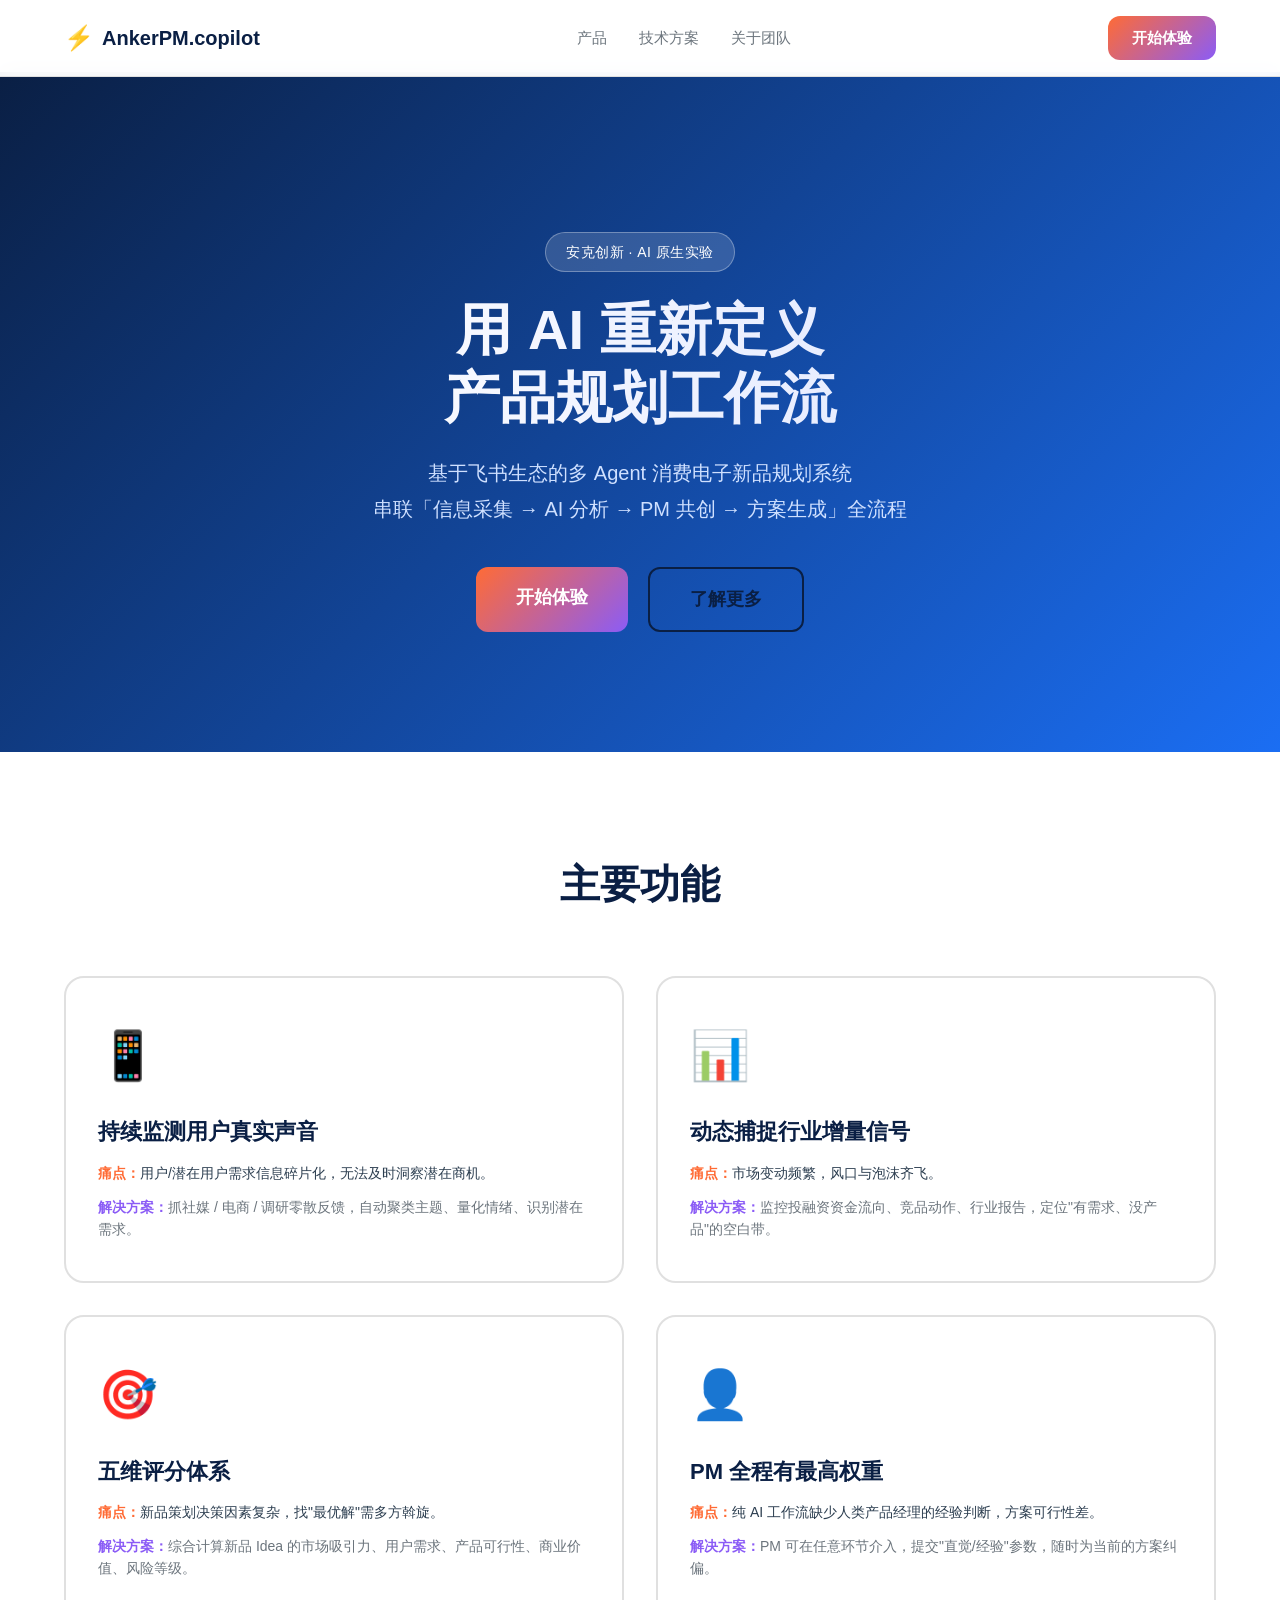
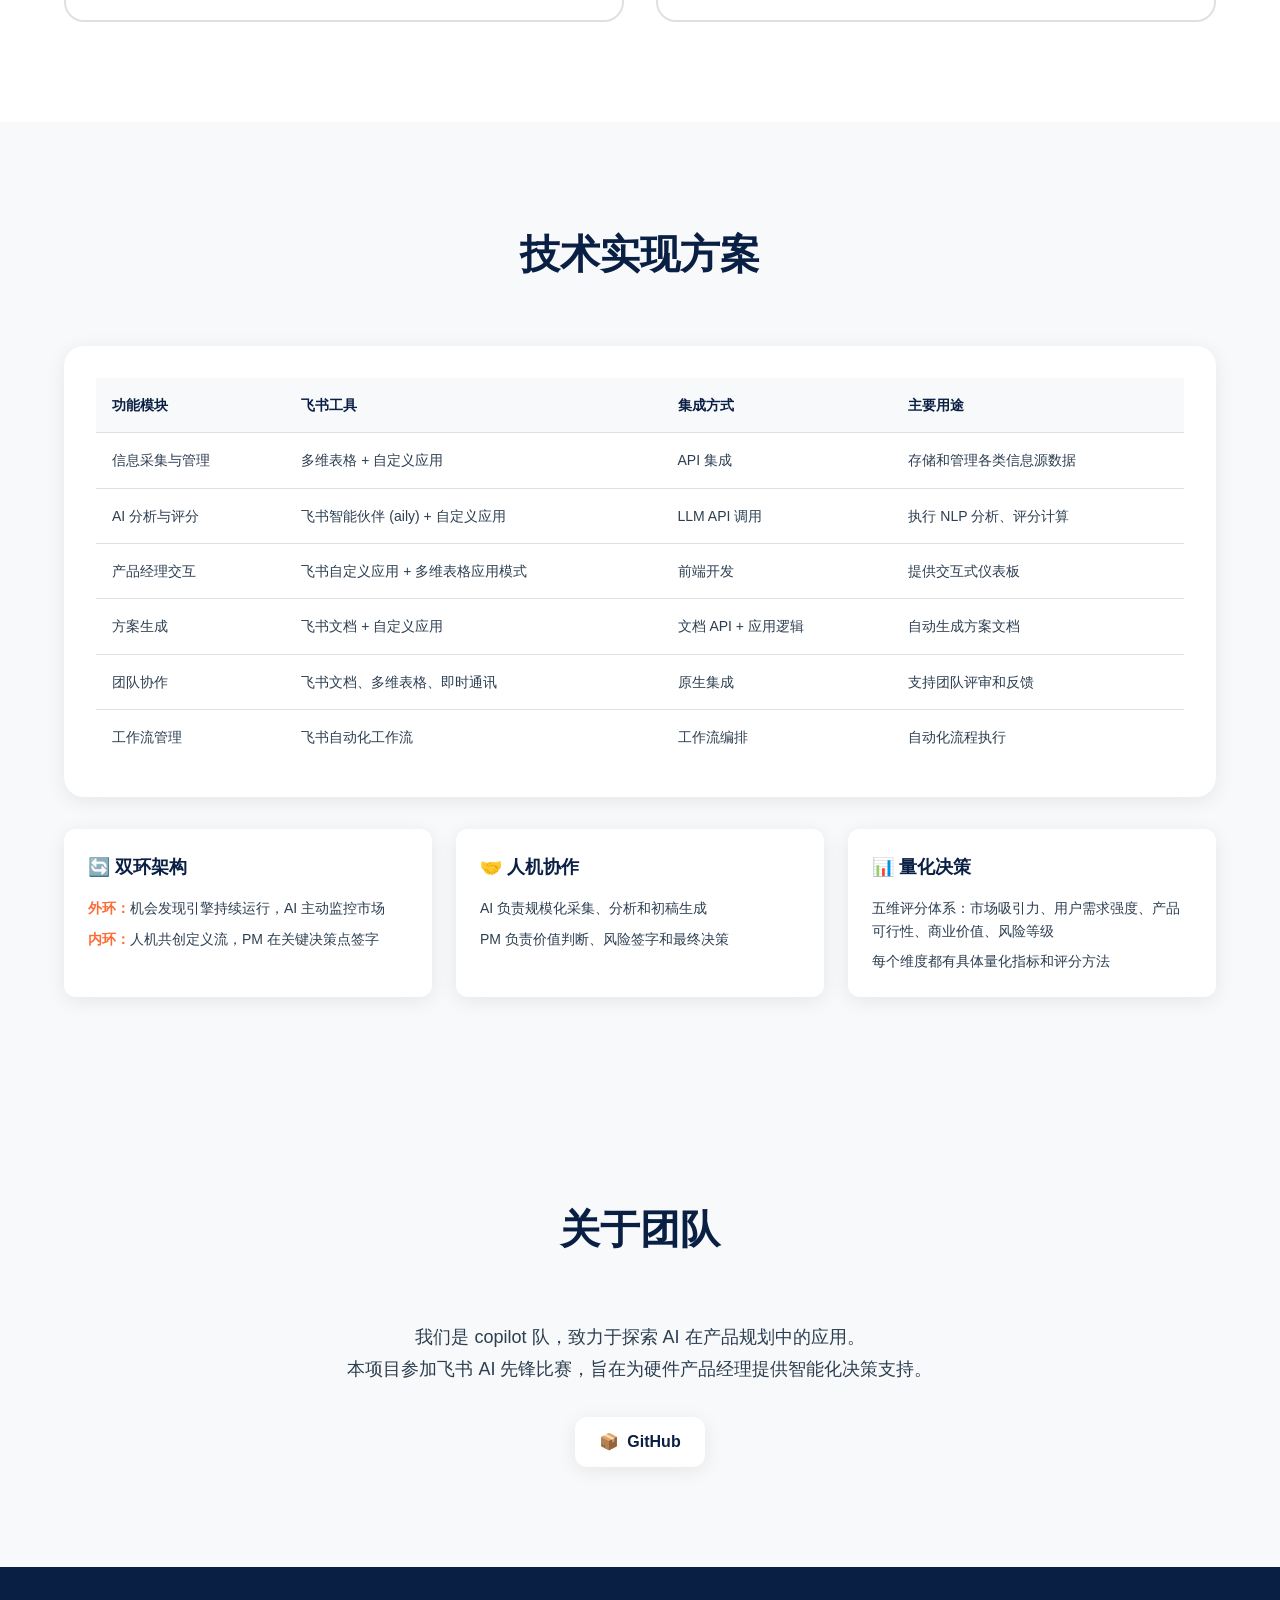
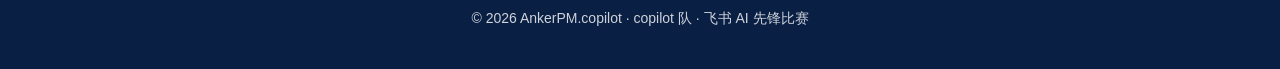
==== commit 06da0d98: "feat: 更新首页内容并添加项目详情页面 - 🎨 更新首页：修改主要功能介绍，添加技术实现方案表格 - ✨ 新增项目详情页面：包含项目概览和6个工作流页面框架 - 🔧 修复跳转功能：新建项目、机会发" ====
--- a/index.html
+++ b/index.html
@@ -17,7 +17,6 @@
             <div class="nav-menu">
                 <a href="#product" class="nav-link">产品</a>
                 <a href="#tech" class="nav-link">技术方案</a>
-                <a href="#cases" class="nav-link">应用案例</a>
                 <a href="#team" class="nav-link">关于团队</a>
             </div>
             <a href="workspace.html" class="btn-primary">开始体验</a>
@@ -45,22 +44,31 @@
     <!-- 主要功能 -->
     <section id="product" class="features">
         <div class="container">
-            <h2 class="section-title">AI 在产品定义中的三种角色</h2>
+            <h2 class="section-title">主要功能</h2>
             <div class="features-grid">
                 <div class="feature-card">
-                    <div class="feature-icon">🧠</div>
-                    <h3 class="feature-title">AI 当超级智囊</h3>
-                    <p class="feature-desc">搜信息、拆竞品、找机会，把社媒/投资/竞品里的信号熔铸成"机会假设"</p>
+                    <div class="feature-icon">📱</div>
+                    <h3 class="feature-title">持续监测用户真实声音</h3>
+                    <p class="feature-pain"><strong>痛点：</strong>用户/潜在用户需求信息碎片化，无法及时洞察潜在商机。</p>
+                    <p class="feature-solution"><strong>解决方案：</strong>抓社媒 / 电商 / 调研零散反馈，自动聚类主题、量化情绪、识别潜在需求。</p>
                 </div>
                 <div class="feature-card">
-                    <div class="feature-icon">🎭</div>
-                    <h3 class="feature-title">AI 当用户替身</h3>
-                    <p class="feature-desc">用真实社媒画像驱动的多智能体"挑战你的方案"，立项前打穿脆弱假设</p>
+                    <div class="feature-icon">📊</div>
+                    <h3 class="feature-title">动态捕捉行业增量信号</h3>
+                    <p class="feature-pain"><strong>痛点：</strong>市场变动频繁，风口与泡沫齐飞。</p>
+                    <p class="feature-solution"><strong>解决方案：</strong>监控投融资资金流向、竞品动作、行业报告，定位"有需求、没产品"的空白带。</p>
                 </div>
                 <div class="feature-card">
-                    <div class="feature-icon">🎓</div>
-                    <h3 class="feature-title">AI 当行业专家</h3>
-                    <p class="feature-desc">评估想法"站不站得住"——技术可行、竞争壁垒、合规/人因风险，给可审计结论</p>
+                    <div class="feature-icon">🎯</div>
+                    <h3 class="feature-title">五维评分体系</h3>
+                    <p class="feature-pain"><strong>痛点：</strong>新品策划决策因素复杂，找"最优解"需多方斡旋。</p>
+                    <p class="feature-solution"><strong>解决方案：</strong>综合计算新品 Idea 的市场吸引力、用户需求、产品可行性、商业价值、风险等级。</p>
+                </div>
+                <div class="feature-card">
+                    <div class="feature-icon">👤</div>
+                    <h3 class="feature-title">PM 全程有最高权重</h3>
+                    <p class="feature-pain"><strong>痛点：</strong>纯 AI 工作流缺少人类产品经理的经验判断，方案可行性差。</p>
+                    <p class="feature-solution"><strong>解决方案：</strong>PM 可在任意环节介入，提交"直觉/经验"参数，随时为当前的方案纠偏。</p>
                 </div>
             </div>
         </div>
@@ -69,112 +77,76 @@
     <!-- 技术方案 -->
     <section id="tech" class="tech-section">
         <div class="container">
-            <h2 class="section-title">双环架构：外环发现 + 内环决策</h2>
-            <div class="workflow">
-                <div class="workflow-loop outer-loop">
-                    <div class="loop-header">
-                        <span class="loop-badge">外环</span>
-                        <h3>机会发现引擎（Always-On）</h3>
-                    </div>
-                    <div class="workflow-steps">
-                        <div class="step">
-                            <div class="step-number">S0</div>
-                            <div class="step-content">
-                                <h4>信号采集</h4>
-                                <p>社媒评论 · 融资流向 · 竞品官网</p>
-                            </div>
-                        </div>
-                        <div class="step-arrow">→</div>
-                        <div class="step">
-                            <div class="step-number">S1</div>
-                            <div class="step-content">
-                                <h4>加权评分</h4>
-                                <p>6维加权 → 机会排行榜</p>
-                            </div>
-                        </div>
-                        <div class="step-arrow">→</div>
-                        <div class="step">
-                            <div class="step-number">G0</div>
-                            <div class="step-content">
-                                <h4>PM选方向</h4>
-                                <p>从榜单挑1个进入内环</p>
-                            </div>
-                        </div>
-                    </div>
+            <h2 class="section-title">技术实现方案</h2>
+
+            <!-- 飞书工具链集成表格 -->
+            <div class="tech-table-wrapper">
+                <table class="tech-table">
+                    <thead>
+                        <tr>
+                            <th>功能模块</th>
+                            <th>飞书工具</th>
+                            <th>集成方式</th>
+                            <th>主要用途</th>
+                        </tr>
+                    </thead>
+                    <tbody>
+                        <tr>
+                            <td>信息采集与管理</td>
+                            <td>多维表格 + 自定义应用</td>
+                            <td>API 集成</td>
+                            <td>存储和管理各类信息源数据</td>
+                        </tr>
+                        <tr>
+                            <td>AI 分析与评分</td>
+                            <td>飞书智能伙伴 (aily) + 自定义应用</td>
+                            <td>LLM API 调用</td>
+                            <td>执行 NLP 分析、评分计算</td>
+                        </tr>
+                        <tr>
+                            <td>产品经理交互</td>
+                            <td>飞书自定义应用 + 多维表格应用模式</td>
+                            <td>前端开发</td>
+                            <td>提供交互式仪表板</td>
+                        </tr>
+                        <tr>
+                            <td>方案生成</td>
+                            <td>飞书文档 + 自定义应用</td>
+                            <td>文档 API + 应用逻辑</td>
+                            <td>自动生成方案文档</td>
+                        </tr>
+                        <tr>
+                            <td>团队协作</td>
+                            <td>飞书文档、多维表格、即时通讯</td>
+                            <td>原生集成</td>
+                            <td>支持团队评审和反馈</td>
+                        </tr>
+                        <tr>
+                            <td>工作流管理</td>
+                            <td>飞书自动化工作流</td>
+                            <td>工作流编排</td>
+                            <td>自动化流程执行</td>
+                        </tr>
+                    </tbody>
+                </table>
+            </div>
+
+            <!-- 核心特点 -->
+            <div class="tech-highlights">
+                <div class="highlight-card">
+                    <h4>🔄 双环架构</h4>
+                    <p><strong>外环：</strong>机会发现引擎持续运行，AI 主动监控市场</p>
+                    <p><strong>内环：</strong>人机共创定义流，PM 在关键决策点签字</p>
                 </div>
-
-                <div class="workflow-loop inner-loop">
-                    <div class="loop-header">
-                        <span class="loop-badge amber">内环</span>
-                        <h3>人机共创定义流（Human-in-the-Loop）</h3>
-                    </div>
-                    <div class="workflow-steps">
-                        <div class="step">
-                            <div class="step-number">S2</div>
-                            <div class="step-content">
-                                <h4>共创孵化</h4>
-                                <p>澄清 + 压测</p>
-                            </div>
-                        </div>
-                        <div class="step-arrow">→</div>
-                        <div class="step">
-                            <div class="step-number">G1</div>
-                            <div class="step-content">
-                                <h4>PM批概念</h4>
-                                <p>通过/打回</p>
-                            </div>
-                        </div>
-                        <div class="step-arrow">→</div>
-                        <div class="step">
-                            <div class="step-number">S3-S5</div>
-                            <div class="step-content">
-                                <h4>深度分析</h4>
-                                <p>情报 · 规划 · 验证</p>
-                            </div>
-                        </div>
-                        <div class="step-arrow">→</div>
-                        <div class="step">
-                            <div class="step-number">G2</div>
-                            <div class="step-content">
-                                <h4>PM签终稿</h4>
-                                <p>立项</p>
-                            </div>
-                        </div>
-                    </div>
+                <div class="highlight-card">
+                    <h4>🤝 人机协作</h4>
+                    <p>AI 负责规模化采集、分析和初稿生成</p>
+                    <p>PM 负责价值判断、风险签字和最终决策</p>
                 </div>
-            </div>
-        </div>
-    </section>
-
-    <!-- 应用案例 -->
-    <section id="cases" class="cases-section">
-        <div class="container">
-            <h2 class="section-title">应用案例：Soundcore 无线耳机</h2>
-            <div class="case-card">
-                <div class="case-content">
-                    <h3>AI 发现的机会：全天办公/社交 AI 耳机</h3>
-                    <div class="case-stats">
-                        <div class="stat">
-                            <div class="stat-value">8.85</div>
-                            <div class="stat-label">综合评分</div>
-                        </div>
-                        <div class="stat">
-                            <div class="stat-value">10</div>
-                            <div class="stat-label">空白度</div>
-                        </div>
-                        <div class="stat">
-                            <div class="stat-value">9</div>
-                            <div class="stat-label">能力契合</div>
-                        </div>
-                    </div>
-                    <div class="case-insights">
-                        <h4>关键发现：</h4>
-                        <ul>
-                            <li><strong>社交媒体：</strong>大量"开会通话对方听不清"的抱怨</li>
-                            <li><strong>技术资产：</strong>Soundcore 已具备 HearID、AI 通话降噪、741 项音频专利</li>
-                            <li><strong>竞品缺口：</strong>无人把"清晰通话 + 实时翻译 + 透传"整合成高性价比定位</li>
-                        </ul>
-                    </div>
+                <div class="highlight-card">
+                    <h4>📊 量化决策</h4>
+                    <p>五维评分体系：市场吸引力、用户需求强度、产品可行性、商业价值、风险等级</p>
+                    <p>每个维度都有具体量化指标和评分方法</p>
                 </div>
             </div>
         </div>
@@ -193,9 +165,6 @@
                     <a href="https://github.com/Maizi-L/AnkerPM.copilot" target="_blank" class="team-link">
                         <span>📦</span> GitHub
                     </a>
-                    <a href="https://ankerpm-copilot.pages.dev" target="_blank" class="team-link">
-                        <span>🚀</span> Live Demo
-                    </a>
                 </div>
             </div>
         </div>
--- a/css/style.css
+++ b/css/style.css
@@ -504,3 +504,119 @@
         flex-direction: column;
     }
 }
+
+/* 功能卡片新增样式 */
+.feature-pain {
+    font-size: 14px;
+    color: var(--text-dark);
+    line-height: 1.6;
+    margin-bottom: 12px;
+}
+
+.feature-pain strong {
+    color: var(--primary-color);
+}
+
+.feature-solution {
+    font-size: 14px;
+    color: var(--text-light);
+    line-height: 1.6;
+}
+
+.feature-solution strong {
+    color: var(--secondary-color);
+}
+
+/* 技术方案表格 */
+.tech-table-wrapper {
+    background: white;
+    border-radius: var(--radius-lg);
+    padding: 32px;
+    box-shadow: var(--shadow);
+    margin-bottom: 32px;
+    overflow-x: auto;
+}
+
+.tech-table {
+    width: 100%;
+    border-collapse: collapse;
+}
+
+.tech-table th,
+.tech-table td {
+    padding: 16px;
+    text-align: left;
+    border-bottom: 1px solid var(--border-color);
+}
+
+.tech-table thead th {
+    background: var(--bg-light);
+    color: var(--dark-color);
+    font-weight: 700;
+    font-size: 14px;
+}
+
+.tech-table tbody td {
+    font-size: 14px;
+    color: var(--text-dark);
+}
+
+.tech-table tbody tr:last-child td {
+    border-bottom: none;
+}
+
+.tech-table tbody tr:hover {
+    background: var(--bg-light);
+}
+
+/* 技术亮点 */
+.tech-highlights {
+    display: grid;
+    grid-template-columns: repeat(3, 1fr);
+    gap: 24px;
+}
+
+.highlight-card {
+    background: white;
+    padding: 24px;
+    border-radius: var(--radius);
+    box-shadow: var(--shadow);
+}
+
+.highlight-card h4 {
+    font-size: 18px;
+    color: var(--dark-color);
+    margin-bottom: 16px;
+}
+
+.highlight-card p {
+    font-size: 14px;
+    color: var(--text-dark);
+    line-height: 1.6;
+    margin-bottom: 8px;
+}
+
+.highlight-card p:last-child {
+    margin-bottom: 0;
+}
+
+.highlight-card strong {
+    color: var(--primary-color);
+}
+
+/* 功能网格调整 */
+.features-grid {
+    display: grid;
+    grid-template-columns: repeat(2, 1fr);
+    gap: 32px;
+}
+
+@media (max-width: 768px) {
+    .features-grid {
+        grid-template-columns: 1fr;
+    }
+    
+    .tech-highlights {
+        grid-template-columns: 1fr;
+    }
+}
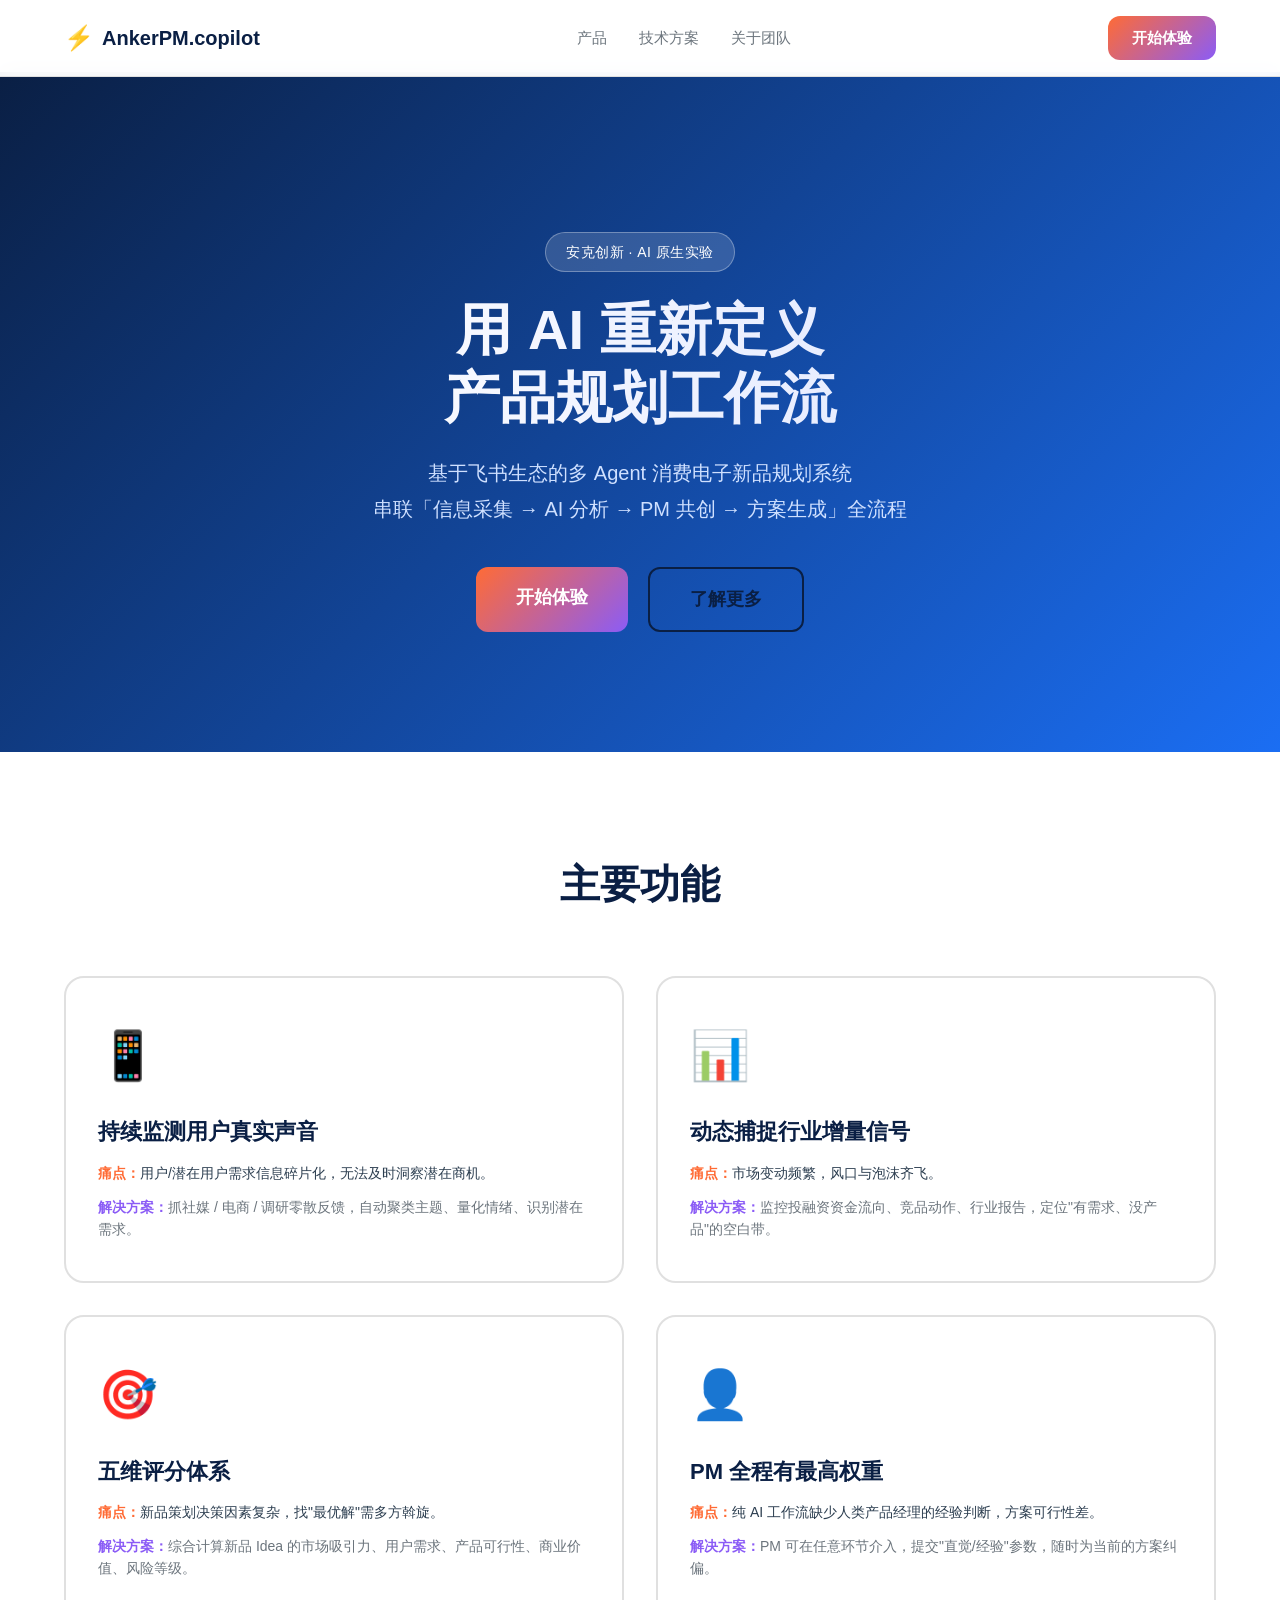
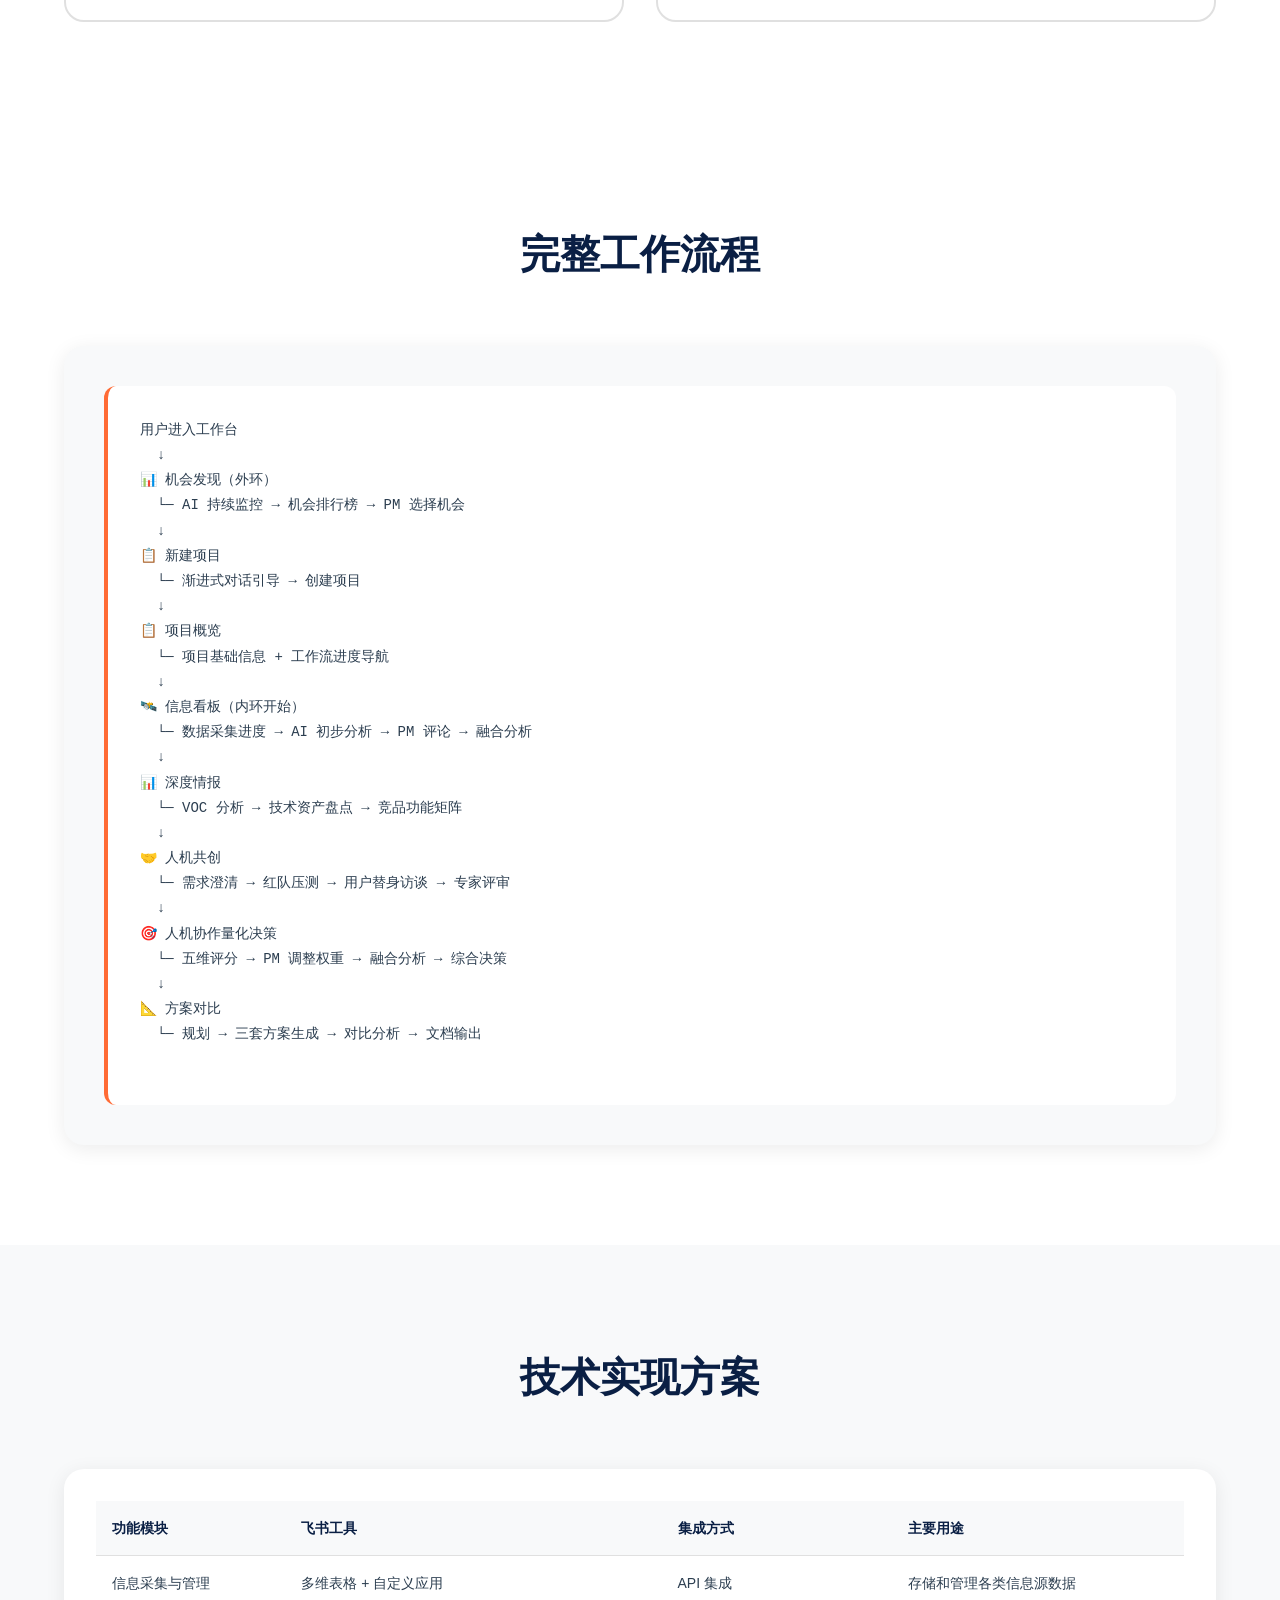
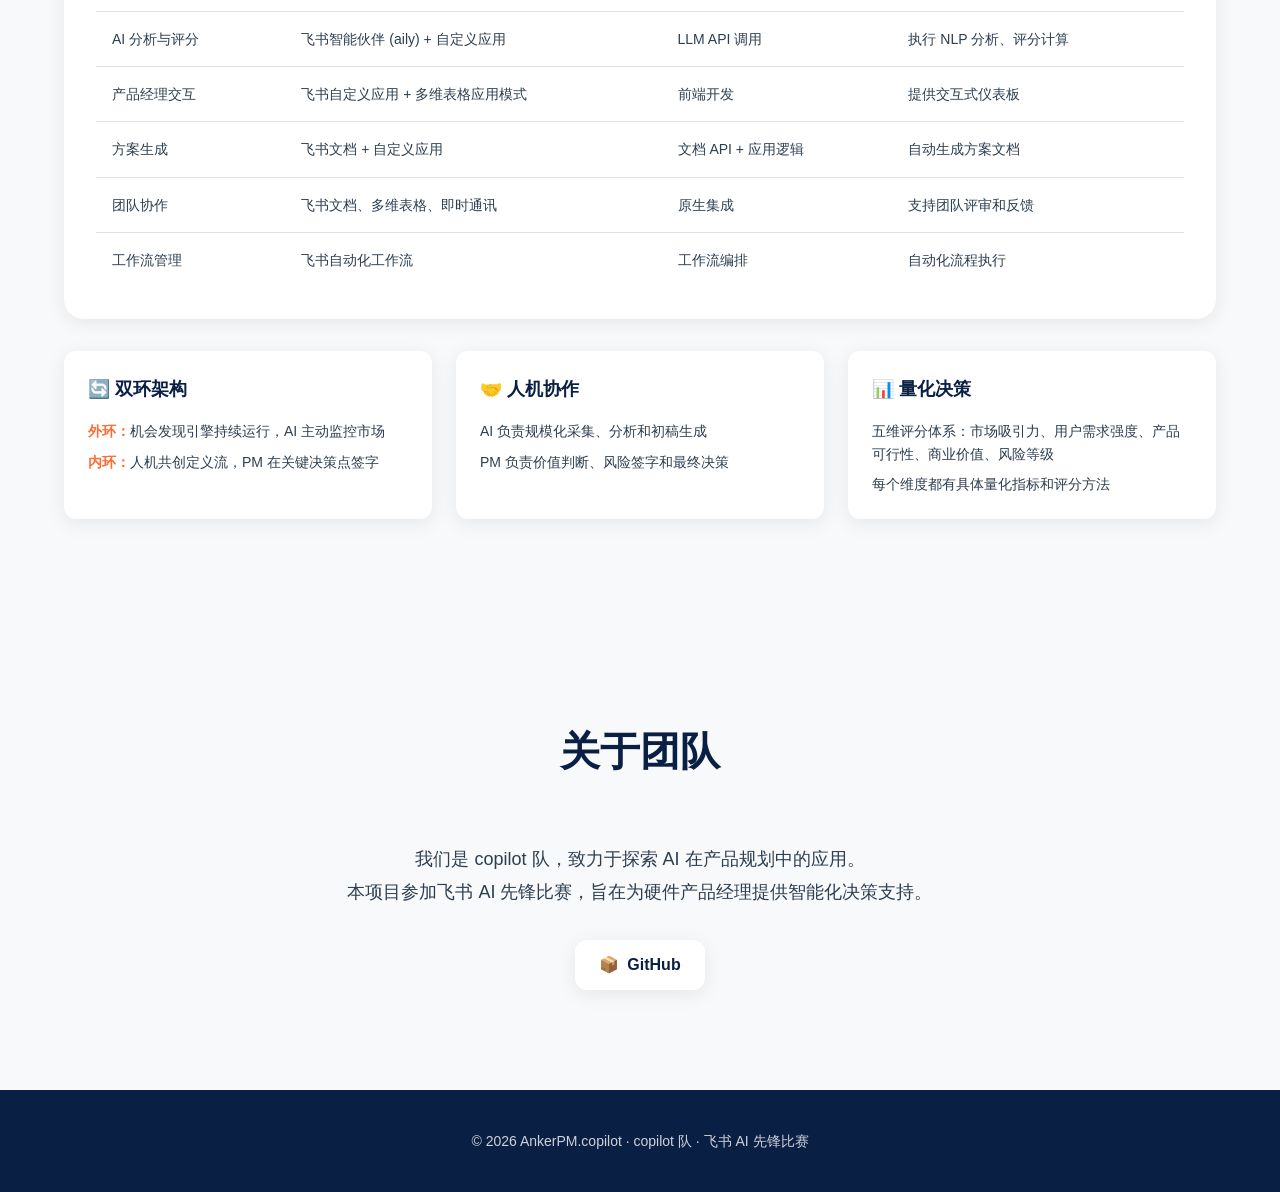
==== commit 41618afc: "feat: 优化README和首页展示 - 📝 README：删除功能特性章节，保持简洁 - ✨ 首页：新增完整工作流程图展示 - 🎨 CSS：添加工作流程图样式  Co-Authored-By: C" ====
--- a/index.html
+++ b/index.html
@@ -74,6 +74,42 @@
         </div>
     </section>
 
+    <!-- 完整工作流程 -->
+    <section class="workflow-section">
+        <div class="container">
+            <h2 class="section-title">完整工作流程</h2>
+            <div class="workflow-diagram">
+                <pre class="workflow-text">
+用户进入工作台
+  ↓
+📊 机会发现（外环）
+  └─ AI 持续监控 → 机会排行榜 → PM 选择机会
+  ↓
+📋 新建项目
+  └─ 渐进式对话引导 → 创建项目
+  ↓
+📋 项目概览
+  └─ 项目基础信息 + 工作流进度导航
+  ↓
+🛰️ 信息看板（内环开始）
+  └─ 数据采集进度 → AI 初步分析 → PM 评论 → 融合分析
+  ↓
+📊 深度情报
+  └─ VOC 分析 → 技术资产盘点 → 竞品功能矩阵
+  ↓
+🤝 人机共创
+  └─ 需求澄清 → 红队压测 → 用户替身访谈 → 专家评审
+  ↓
+🎯 人机协作量化决策
+  └─ 五维评分 → PM 调整权重 → 融合分析 → 综合决策
+  ↓
+📐 方案对比
+  └─ 规划 → 三套方案生成 → 对比分析 → 文档输出
+                </pre>
+            </div>
+        </div>
+    </section>
+
     <!-- 技术方案 -->
     <section id="tech" class="tech-section">
         <div class="container">
--- a/css/style.css
+++ b/css/style.css
@@ -620,3 +620,41 @@
         grid-template-columns: 1fr;
     }
 }
+
+/* 工作流程部分 */
+.workflow-section {
+    padding: 100px 0;
+    background: white;
+}
+
+.workflow-diagram {
+    background: var(--bg-light);
+    border-radius: var(--radius-lg);
+    padding: 40px;
+    box-shadow: var(--shadow);
+}
+
+.workflow-text {
+    font-family: 'Courier New', Consolas, monospace;
+    font-size: 14px;
+    line-height: 1.8;
+    color: var(--text-dark);
+    background: white;
+    padding: 32px;
+    border-radius: var(--radius);
+    border-left: 4px solid var(--primary-color);
+    overflow-x: auto;
+    white-space: pre;
+}
+
+.workflow-text::selection {
+    background: var(--primary-color);
+    color: white;
+}
+
+@media (max-width: 768px) {
+    .workflow-text {
+        font-size: 12px;
+        padding: 20px;
+    }
+}
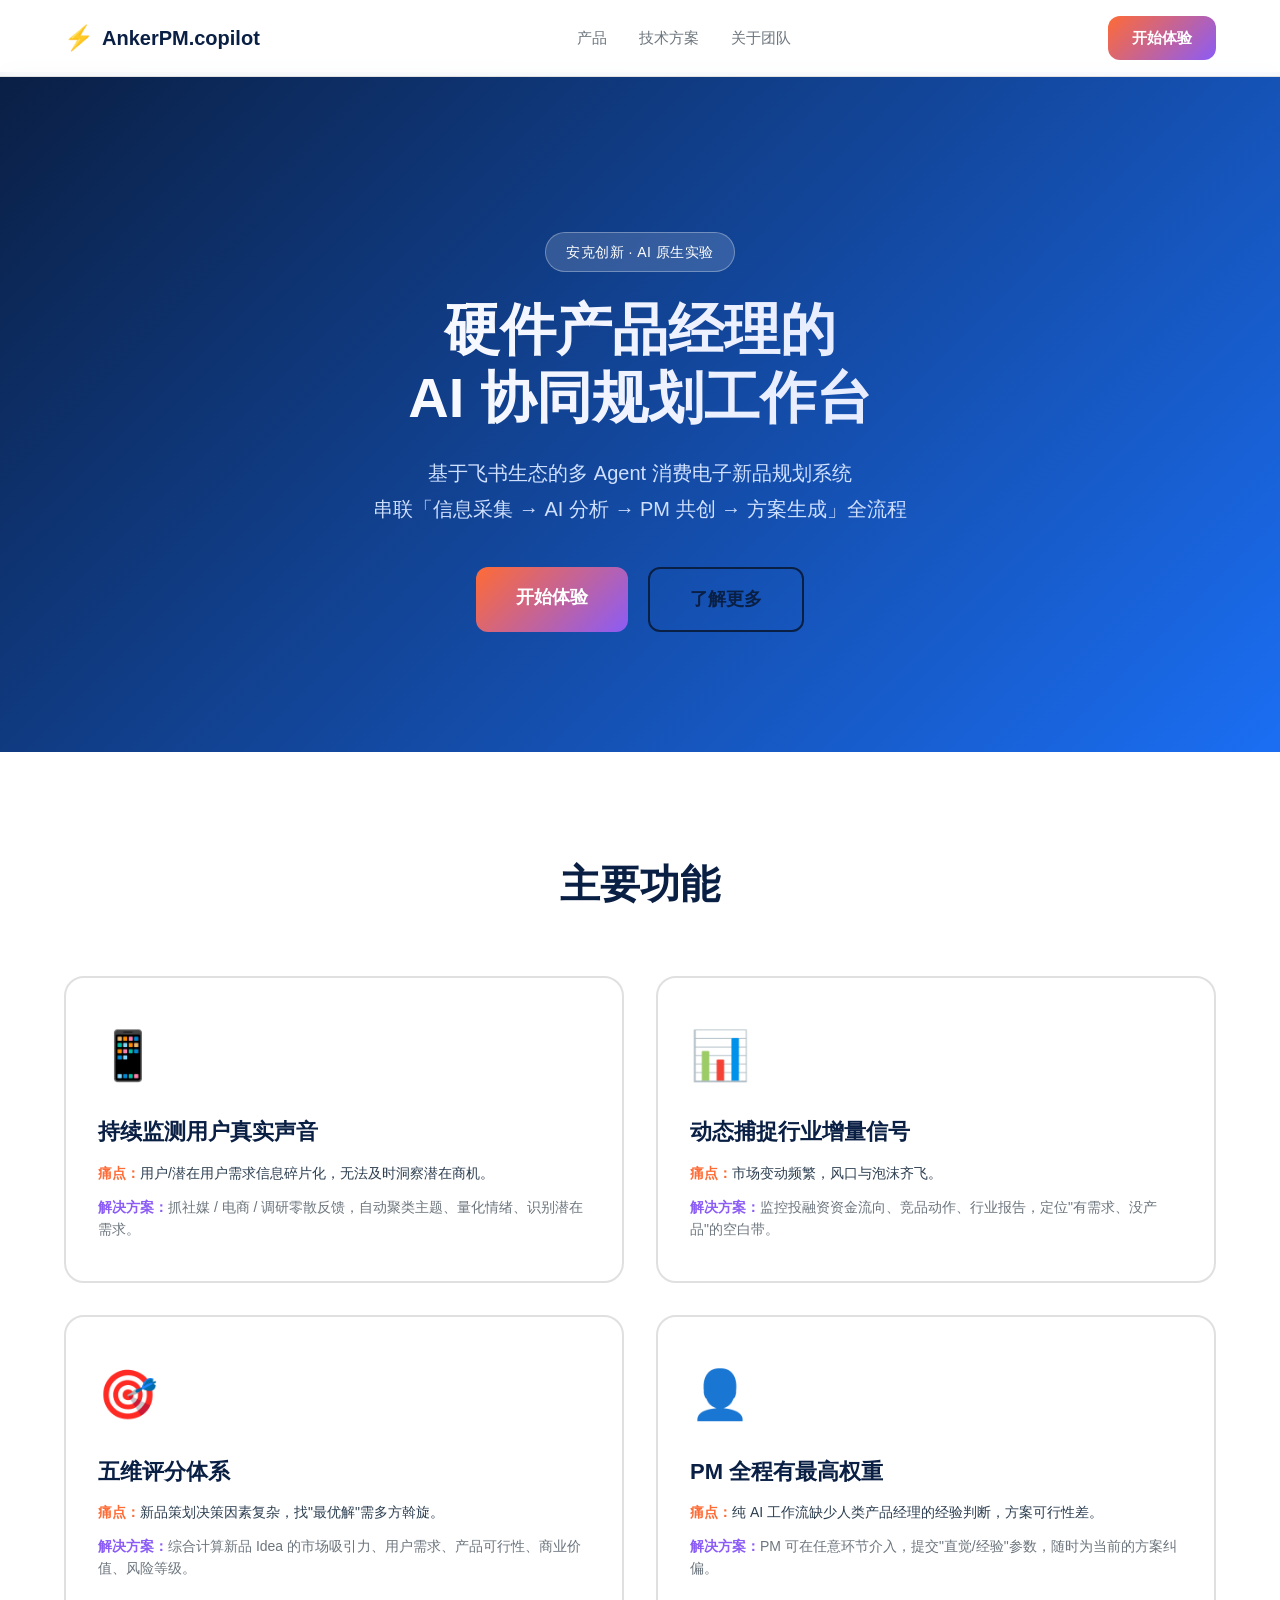
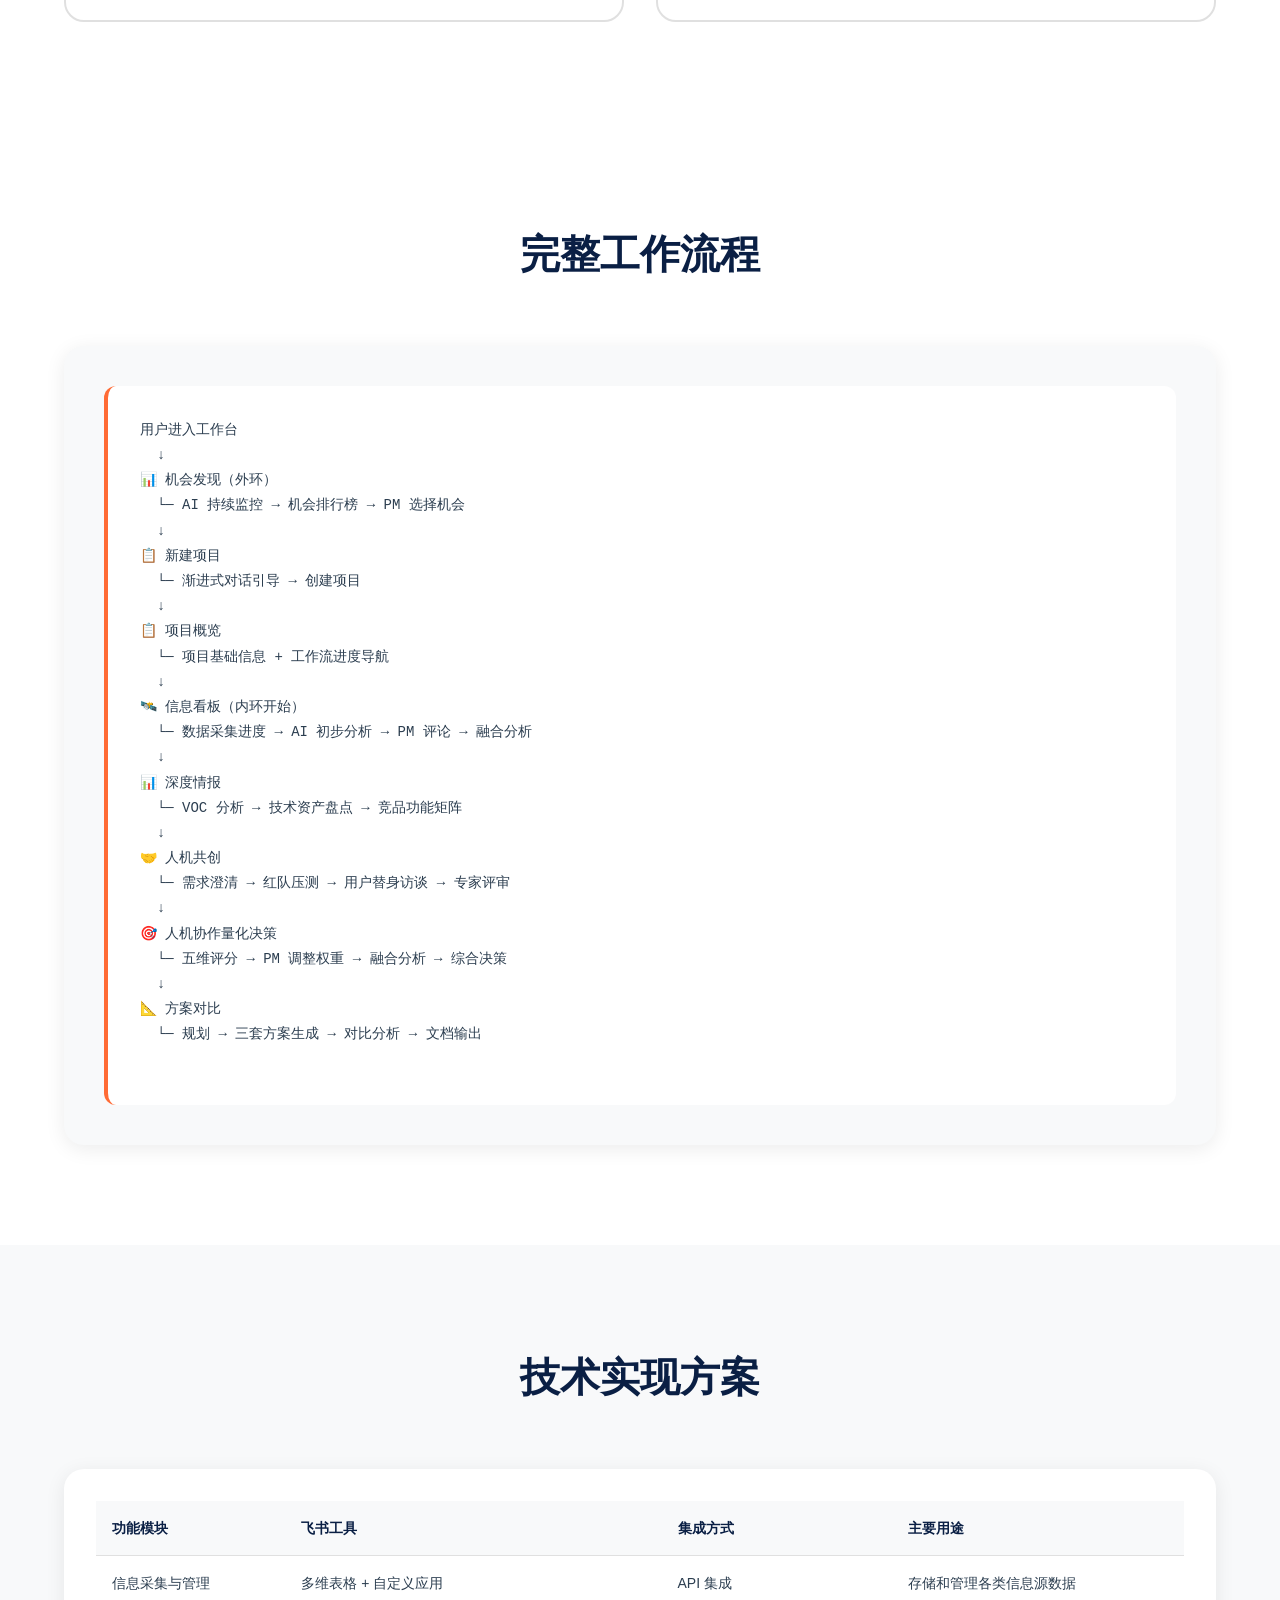
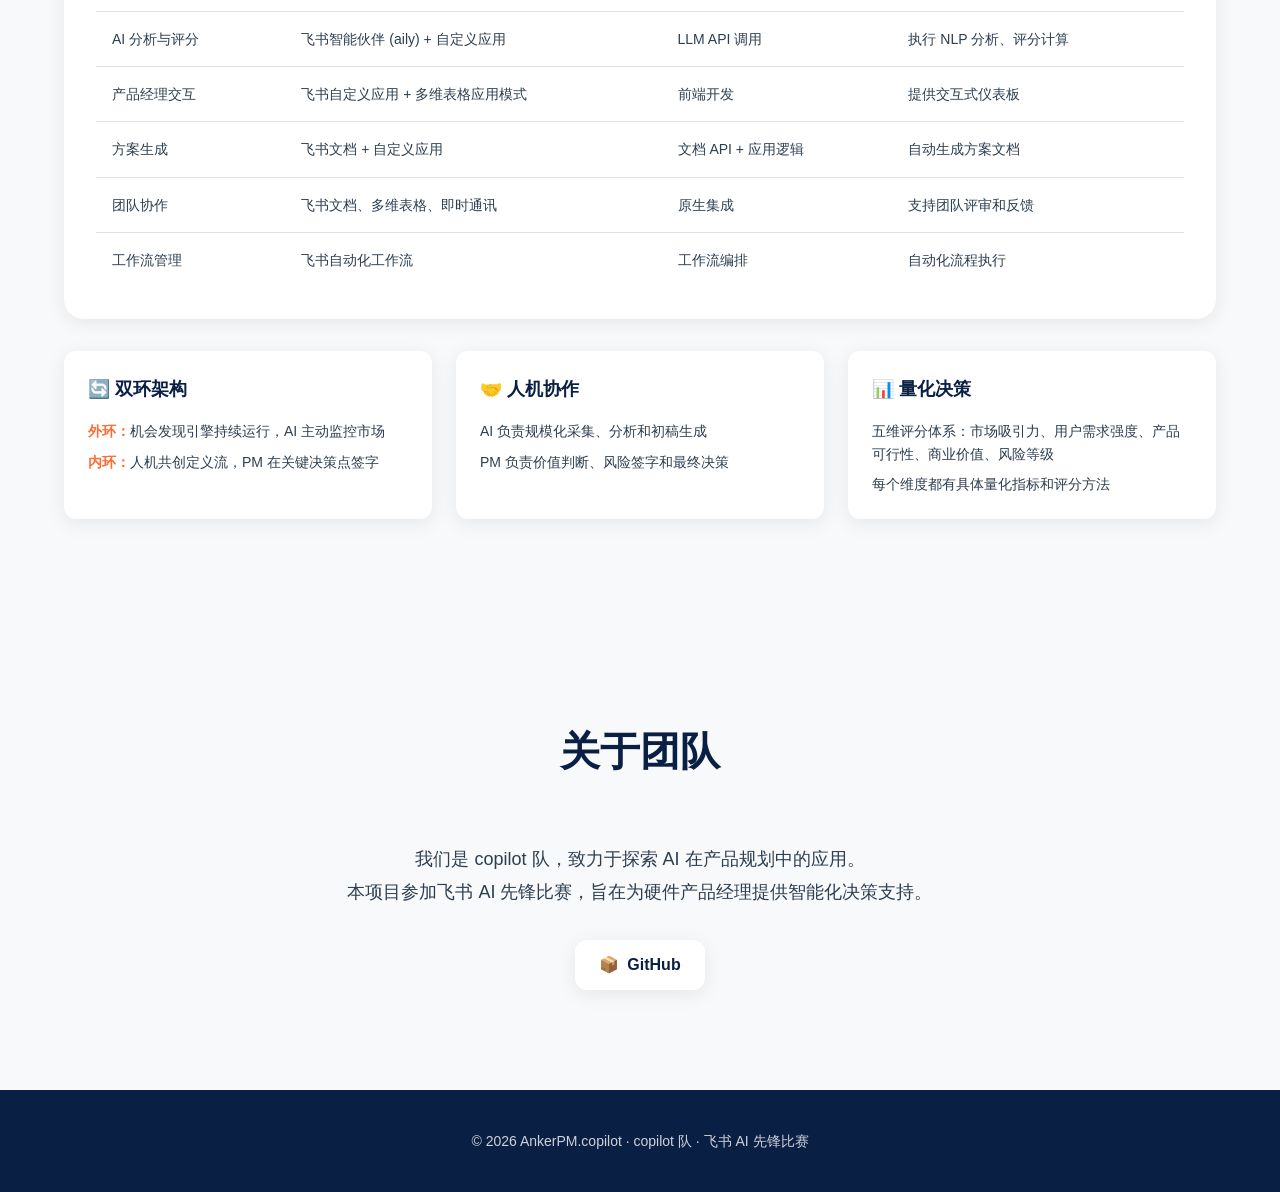
==== commit 8a6d0625: "feat: 更新产品定位标语 - 📝 将「用 AI 重新定义产品规划工作流」改为「硬件产品经理的 AI 协同规划工作台」 - ✨ 更精准地体现产品定位和目标用户  Co-Authored-By: Cl" ====
--- a/index.html
+++ b/index.html
@@ -28,7 +28,7 @@
         <div class="container">
             <div class="hero-content">
                 <div class="hero-badge">安克创新 · AI 原生实验</div>
-                <h1 class="hero-title">用 AI 重新定义<br/>产品规划工作流</h1>
+                <h1 class="hero-title">硬件产品经理的<br/>AI 协同规划工作台</h1>
                 <p class="hero-subtitle">
                     基于飞书生态的多 Agent 消费电子新品规划系统<br/>
                     串联「信息采集 → AI 分析 → PM 共创 → 方案生成」全流程
